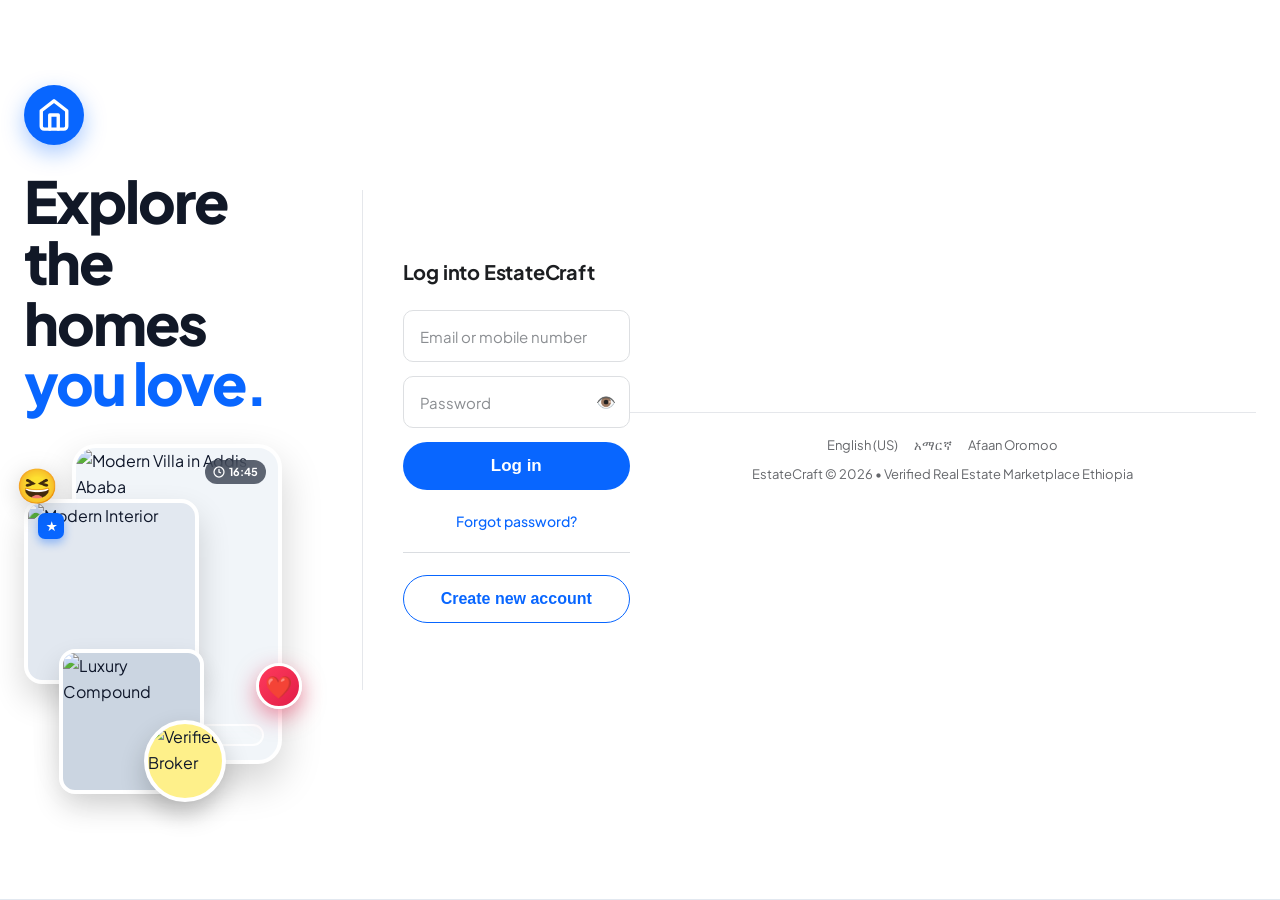
==== index.html @ 72d4fb7f "feat(cors): add central CORS handler and dynamic backend URL routing for Vercel deployment" ====
<!DOCTYPE html>
<html lang="en" data-theme="light">
<head>
    <meta charset="UTF-8">
    <meta name="viewport" content="width=device-width, initial-scale=1.0">
    <title>EstateCraft Ethiopia | Premium Real Estate Portal</title>
    
    <!-- Meta SEO -->
    <meta name="description" content="Browse, search, and filter residential and commercial properties in Ethiopia with transparent broker fees and direct owner listings.">
    
    <!-- Google Fonts -->
    <link rel="preconnect" href="https://fonts.googleapis.com">
    <link rel="preconnect" href="https://fonts.gstatic.com" crossorigin>
    <link href="https://fonts.googleapis.com/css2?family=Plus+Jakarta+Sans:wght@300;400;500;600;700;800&display=swap" rel="stylesheet">
    
    <!-- Leaflet OpenStreetMap CDN -->
    <link rel="stylesheet" href="https://unpkg.com/leaflet@1.9.4/dist/leaflet.css" integrity="sha256-p4NxAoJBhIIN+hmNHrzRCf9tD/miZyoHS5obTRR9BMY=" crossorigin=""/>
    <script src="https://unpkg.com/leaflet@1.9.4/dist/leaflet.js" integrity="sha256-20nQCchB9co0qIjJZRGuk2/Z9VM+kNiyxNV1lvTlZBo=" crossorigin=""></script>

    <!-- Consolidated CSS in One Index -->
    <style>
    :root {
      --primary: #2563eb;
      --primary-hover: #1d4ed8;
      --primary-light: rgba(37, 99, 235, 0.1);
      --primary-gradient: linear-gradient(135deg, #2563eb 0%, #1e40af 100%);
      
      --secondary: #0f172a;
      --accent: #f59e0b;
      --accent-light: rgba(245, 158, 11, 0.12);
      --success: #10b981;
      --success-light: rgba(16, 185, 129, 0.12);
      --danger: #ef4444;
      --danger-light: rgba(239, 68, 68, 0.12);
      
      --bg-main: #f8fafc;
      --bg-card: #ffffff;
      --bg-dark: #0f172a;
      --text-main: #0f172a;
      --text-muted: #64748b;
      --text-light: #94a3b8;
      --border-color: #e2e8f0;
      
      --shadow-sm: 0 1px 2px 0 rgba(0, 0, 0, 0.05);
      --shadow-md: 0 4px 6px -1px rgba(0, 0, 0, 0.1), 0 2px 4px -2px rgba(0, 0, 0, 0.06);
      --shadow-lg: 0 10px 15px -3px rgba(0, 0, 0, 0.1), 0 4px 6px -4px rgba(0, 0, 0, 0.05);
      --shadow-xl: 0 20px 25px -5px rgba(0, 0, 0, 0.1), 0 8px 10px -6px rgba(0, 0, 0, 0.05);
      
      --radius-sm: 6px;
      --radius-md: 10px;
      --radius-lg: 16px;
      --radius-xl: 24px;
      --radius-full: 9999px;
      
      --transition-fast: 0.15s ease;
      --transition-normal: 0.25s ease;
    }

    [data-theme="dark"], body.theme-dark {
      --bg-main: #0b0f19;
      --bg-card: #131c2e;
      --text-main: #f1f5f9;
      --text-muted: #94a3b8;
      --text-light: #64748b;
      --border-color: #1e293b;
    }

    * { box-sizing: border-box; margin: 0; padding: 0; }
    body {
      font-family: 'Plus Jakarta Sans', -apple-system, BlinkMacSystemFont, 'Segoe UI', Roboto, sans-serif;
      background-color: var(--bg-main);
      color: var(--text-main);
      line-height: 1.6;
      min-height: 100vh;
      display: flex;
      flex-direction: column;
      transition: background-color var(--transition-normal), color var(--transition-normal);
    }
    main { flex: 1; }
    img { max-width: 100%; height: auto; display: block; }
    a { color: var(--primary); text-decoration: none; transition: color var(--transition-fast); }
    a:hover { color: var(--primary-hover); }

    /* Header */
    .site-header {
      background-color: var(--bg-card);
      border-bottom: 1px solid var(--border-color);
      position: sticky;
      top: 0;
      z-index: 1000;
      box-shadow: var(--shadow-sm);
    }
    .nav-container {
      max-width: 1280px;
      margin: 0 auto;
      padding: 14px 24px;
      display: flex;
      align-items: center;
      justify-content: space-between;
      gap: 20px;
    }
    .brand-logo {
      display: flex;
      align-items: center;
      gap: 8px;
      font-size: 20px;
      font-weight: 800;
      color: var(--text-main);
      letter-spacing: -0.02em;
    }
    .brand-logo span { color: var(--primary); }
    .brand-badge {
      font-size: 11px;
      font-weight: 700;
      color: #10b981;
      background: rgba(16, 185, 129, 0.12);
      padding: 2px 6px;
      border-radius: 4px;
      margin-left: 2px;
    }
    .nav-links { display: flex; align-items: center; gap: 20px; list-style: none; flex-shrink: 0; white-space: nowrap; }
    .nav-links a {
      color: var(--text-muted);
      font-weight: 600;
      font-size: 14.5px;
      padding: 6px 0;
      transition: color var(--transition-fast);
      text-decoration: none;
      white-space: nowrap;
    }
    .nav-links a:hover { color: var(--primary); }
    .nav-actions { display: flex; align-items: center; gap: 8px; flex-shrink: 0; white-space: nowrap; }

    /* Modern Navbar Action Pills */

    .btn-nav-user {
      display: inline-flex;
      align-items: center;
      gap: 8px;
      padding: 4px 13px 4px 5px;
      height: 36px;
      border-radius: var(--radius-full);
      font-weight: 600;
      font-size: 13.5px;
      text-decoration: none;
      background: rgba(255, 255, 255, 0.06);
      color: #f8fafc;
      border: 1px solid rgba(255, 255, 255, 0.14);
      white-space: nowrap;
      flex-shrink: 0;
      transition: all 0.2s ease;
      cursor: pointer;
      box-sizing: border-box;
    }
    .btn-nav-user:hover {
      background: rgba(255, 255, 255, 0.1);
      border-color: rgba(255, 255, 255, 0.25);
      transform: translateY(-1px);
    }

    .btn-nav-signout {
      display: inline-flex;
      align-items: center;
      gap: 6px;
      padding: 6px 14px;
      height: 36px;
      border-radius: var(--radius-full);
      font-weight: 600;
      font-size: 13px;
      text-decoration: none;
      background: rgba(239, 68, 68, 0.1);
      color: #f87171;
      border: 1px solid rgba(239, 68, 68, 0.3);
      white-space: nowrap;
      flex-shrink: 0;
      transition: all 0.2s ease;
      cursor: pointer;
      box-sizing: border-box;
    }
    .btn-nav-signout:hover {
      background: rgba(239, 68, 68, 0.2);
      border-color: rgba(239, 68, 68, 0.5);
      color: #fca5a5;
      transform: translateY(-1px);
    }

    .btn-nav-settings {
      display: inline-flex;
      align-items: center;
      gap: 7px;
      padding: 6px 14px;
      height: 36px;
      border-radius: var(--radius-full);
      font-weight: 600;
      font-size: 13px;
      background: rgba(255, 255, 255, 0.05);
      border: 1px solid rgba(255, 255, 255, 0.12);
      color: var(--text-main);
      cursor: pointer;
      white-space: nowrap;
      flex-shrink: 0;
      transition: all 0.2s ease;
      box-sizing: border-box;
    }
    .btn-nav-settings:hover {
      background: rgba(255, 255, 255, 0.1);
      border-color: rgba(255, 255, 255, 0.22);
      transform: translateY(-1px);
    }

    .btn-nav-post {
      display: inline-flex;
      align-items: center;
      gap: 6px;
      padding: 6px 16px;
      height: 36px;
      border-radius: var(--radius-full);
      font-weight: 700;
      font-size: 13px;
      background: var(--primary-gradient);
      color: #ffffff !important;
      border: none;
      cursor: pointer;
      box-shadow: 0 2px 8px rgba(37, 99, 235, 0.3);
      white-space: nowrap;
      flex-shrink: 0;
      transition: all 0.2s ease;
      box-sizing: border-box;
    }
    .btn-nav-post:hover {
      filter: brightness(1.1);
      transform: translateY(-1px);
      box-shadow: 0 4px 12px rgba(37, 99, 235, 0.45);
    }

    /* Buttons */
    .btn {
      display: inline-flex;
      align-items: center;
      justify-content: center;
      gap: 8px;
      font-family: inherit;
      font-weight: 600;
      font-size: 14px;
      padding: 8px 16px;
      border-radius: var(--radius-md);
      border: 1px solid transparent;
      cursor: pointer;
      transition: all var(--transition-fast);
      text-decoration: none;
      line-height: 1.2;
      white-space: nowrap;
    }
    .btn-primary {
      background: var(--primary-gradient);
      color: #ffffff !important;
      box-shadow: 0 2px 4px rgba(37, 99, 235, 0.25);
    }
    .btn-primary:hover {
      background: linear-gradient(135deg, #1d4ed8 0%, #1e3a8a 100%);
      transform: translateY(-1px);
    }
    .btn-secondary {
      background-color: var(--bg-card);
      color: var(--text-main);
      border-color: var(--border-color);
    }
    .btn-secondary:hover { background-color: var(--bg-main); }
    .btn-outline {
      background: transparent;
      border-color: var(--primary);
      color: var(--primary);
    }
    .btn-outline:hover { background: var(--primary); color: #ffffff !important; }
    .btn-sm { padding: 7px 13px; font-size: 13px; border-radius: var(--radius-sm); }
    .btn-lg { padding: 14px 26px; font-size: 16px; border-radius: var(--radius-lg); }

    .theme-btn {
      background: var(--bg-card);
      border: 1px solid var(--border-color);
      color: var(--text-main);
      padding: 8px 12px;
      border-radius: var(--radius-md);
      cursor: pointer;
      display: inline-flex;
      align-items: center;
      gap: 6px;
      font-size: 13px;
      font-weight: 600;
    }

    /* =========================================================================
       HERO SECTION - LUXURY MESH & AMBIENT DEPTH
       ========================================================================= */
    .hero-section {
      position: relative;
      background: radial-gradient(circle at 50% 12%, #1e3a8a 0%, #0b1120 58%, #060911 100%);
      color: #ffffff;
      padding: 85px 24px 115px;
      text-align: center;
      overflow: hidden;
      border-bottom: 1px solid rgba(255, 255, 255, 0.08);
    }
    .hero-ambient-orb {
      position: absolute;
      border-radius: 50%;
      filter: blur(85px);
      pointer-events: none;
      z-index: 1;
      opacity: 0.45;
      animation: floatOrb 12s ease-in-out infinite alternate;
    }
    .hero-ambient-orb.orb-1 {
      width: 480px;
      height: 480px;
      background: radial-gradient(circle, #3b82f6 0%, rgba(59, 130, 246, 0) 70%);
      top: -100px;
      left: 12%;
    }
    .hero-ambient-orb.orb-2 {
      width: 420px;
      height: 420px;
      background: radial-gradient(circle, #10b981 0%, rgba(16, 185, 129, 0) 70%);
      bottom: -60px;
      right: 12%;
      animation-delay: -6s;
    }
    @keyframes floatOrb {
      0% { transform: translate(0, 0) scale(1); }
      50% { transform: translate(30px, -20px) scale(1.08); }
      100% { transform: translate(-25px, 25px) scale(0.95); }
    }
    .hero-pattern {
      position: absolute;
      top: 0; left: 0; right: 0; bottom: 0;
      background-image: 
        radial-gradient(rgba(255, 255, 255, 0.12) 1px, transparent 1px),
        linear-gradient(to right, rgba(255, 255, 255, 0.02) 1px, transparent 1px),
        linear-gradient(to bottom, rgba(255, 255, 255, 0.02) 1px, transparent 1px);
      background-size: 32px 32px, 64px 64px, 64px 64px;
      opacity: 0.35;
      pointer-events: none;
      z-index: 2;
    }
    .hero-content {
      position: relative;
      max-width: 960px;
      margin: 0 auto;
      z-index: 10;
    }
    .hero-tag {
      display: inline-flex;
      align-items: center;
      gap: 10px;
      padding: 7px 18px;
      background: rgba(255, 255, 255, 0.08);
      backdrop-filter: blur(14px);
      -webkit-backdrop-filter: blur(14px);
      border: 1px solid rgba(255, 255, 255, 0.18);
      border-radius: var(--radius-full);
      font-size: 13px;
      font-weight: 700;
      color: #93c5fd;
      margin-bottom: 22px;
      box-shadow: 0 4px 20px rgba(0, 0, 0, 0.25);
    }
    .pulse-dot {
      width: 8px;
      height: 8px;
      border-radius: 50%;
      background: #10b981;
      box-shadow: 0 0 10px #10b981;
      animation: pulseGlow 2s infinite;
    }
    @keyframes pulseGlow {
      0%, 100% { opacity: 1; transform: scale(1); }
      50% { opacity: 0.4; transform: scale(0.85); }
    }
    .hero-tag-gold {
      color: #fbbf24;
      font-weight: 700;
    }
    .hero-title {
      font-size: 52px;
      font-weight: 800;
      line-height: 1.14;
      letter-spacing: -0.035em;
      margin-bottom: 18px;
      color: #ffffff;
      text-shadow: 0 4px 24px rgba(0, 0, 0, 0.4);
    }
    .hero-title-accent {
      background: linear-gradient(135deg, #60a5fa 0%, #38bdf8 50%, #a78bfa 100%);
      -webkit-background-clip: text;
      -webkit-text-fill-color: transparent;
      display: inline-block;
    }
    .hero-subtitle {
      font-size: 18px;
      color: #cbd5e1;
      max-width: 720px;
      margin: 0 auto 32px;
      line-height: 1.65;
      font-weight: 400;
    }

    /* Trust Stats Row */
    .hero-stats-row {
      display: inline-flex;
      align-items: center;
      gap: 28px;
      padding: 12px 28px;
      background: rgba(15, 23, 42, 0.6);
      backdrop-filter: blur(12px);
      -webkit-backdrop-filter: blur(12px);
      border: 1px solid rgba(255, 255, 255, 0.12);
      border-radius: var(--radius-full);
      margin-bottom: 38px;
      box-shadow: 0 10px 25px rgba(0, 0, 0, 0.3);
      flex-wrap: wrap;
      justify-content: center;
    }
    .hero-stat-item {
      display: flex;
      flex-direction: column;
      align-items: center;
      line-height: 1.25;
    }
    .stat-number {
      font-size: 16px;
      font-weight: 800;
      color: #f8fafc;
      letter-spacing: -0.01em;
    }
    .stat-label {
      font-size: 11px;
      color: #94a3b8;
      font-weight: 600;
      text-transform: uppercase;
      letter-spacing: 0.05em;
      margin-top: 2px;
    }
    .hero-stat-sep {
      width: 1px;
      height: 24px;
      background: rgba(255, 255, 255, 0.15);
    }

    /* Glassmorphic Search Console */
    .search-box-card {
      background: rgba(255, 255, 255, 0.96);
      backdrop-filter: blur(20px);
      -webkit-backdrop-filter: blur(20px);
      border-radius: var(--radius-xl);
      padding: 28px;
      box-shadow: 0 30px 60px -15px rgba(0, 0, 0, 0.35), 0 0 0 1px rgba(255, 255, 255, 0.4);
      text-align: left;
      color: var(--text-main);
      max-width: 960px;
      margin: 0 auto;
      transition: box-shadow 0.3s ease;
    }
    [data-theme="dark"] .search-box-card, body.theme-dark .search-box-card {
      background: rgba(19, 28, 46, 0.94);
      box-shadow: 0 30px 60px -15px rgba(0, 0, 0, 0.6), 0 0 0 1px rgba(255, 255, 255, 0.08);
    }
    .search-tabs {
      display: flex;
      gap: 10px;
      margin-bottom: 22px;
      border-bottom: 1px solid var(--border-color);
      padding-bottom: 16px;
      flex-wrap: wrap;
    }
    .tab-btn {
      background: transparent;
      border: 1px solid transparent;
      font-family: inherit;
      font-size: 14.5px;
      font-weight: 700;
      color: var(--text-muted);
      padding: 9px 20px;
      border-radius: var(--radius-full);
      cursor: pointer;
      display: inline-flex;
      align-items: center;
      gap: 8px;
      transition: all 0.2s cubic-bezier(0.16, 1, 0.3, 1);
    }
    .tab-btn:hover {
      color: var(--primary);
      background: var(--primary-light);
      border-color: rgba(37, 99, 235, 0.2);
    }
    .tab-btn.active {
      color: #ffffff;
      background: var(--primary-gradient);
      box-shadow: 0 4px 14px rgba(37, 99, 235, 0.35);
      border-color: transparent;
    }

    .search-grid {
      display: grid;
      grid-template-columns: 2fr 1.4fr 1.4fr auto;
      gap: 16px;
      align-items: flex-end;
    }
    .form-group {
      display: flex;
      flex-direction: column;
      gap: 7px;
    }
    .form-label {
      font-size: 13px;
      font-weight: 700;
      color: var(--text-main);
      display: inline-flex;
      align-items: center;
      gap: 6px;
    }
    .form-input, .form-select {
      width: 100%;
      height: 48px;
      padding: 0 16px;
      font-family: inherit;
      font-size: 14px;
      border-radius: var(--radius-md);
      border: 1.5px solid var(--border-color);
      background-color: var(--bg-main);
      color: var(--text-main);
      outline: none;
      transition: all 0.2s ease;
    }
    .form-input:focus, .form-select:focus {
      border-color: var(--primary);
      background-color: var(--bg-card);
      box-shadow: 0 0 0 3px rgba(37, 99, 235, 0.15);
    }
    #btnMainSearch {
      height: 48px;
      padding: 0 24px;
      border-radius: var(--radius-md);
      font-size: 15px;
      font-weight: 700;
      white-space: nowrap;
      background: var(--primary-gradient);
      box-shadow: 0 8px 20px rgba(37, 99, 235, 0.35);
      transition: all 0.2s cubic-bezier(0.16, 1, 0.3, 1);
    }
    #btnMainSearch:hover {
      transform: translateY(-2px);
      box-shadow: 0 12px 25px rgba(37, 99, 235, 0.5);
    }

    /* Popular Searches / Quick Tags */
    .search-quick-tags {
      display: flex;
      align-items: center;
      gap: 8px;
      margin-top: 18px;
      padding-top: 16px;
      border-top: 1px dashed var(--border-color);
      flex-wrap: wrap;
    }
    .quick-tags-label {
      font-size: 12px;
      font-weight: 700;
      color: var(--text-muted);
      text-transform: uppercase;
      letter-spacing: 0.05em;
    }
    .quick-tag-chip {
      background: var(--bg-main);
      border: 1px solid var(--border-color);
      color: var(--text-main);
      padding: 4px 12px;
      border-radius: var(--radius-full);
      font-size: 12.5px;
      font-weight: 600;
      cursor: pointer;
      transition: all 0.15s ease;
    }
    .quick-tag-chip:hover {
      background: var(--primary-light);
      border-color: var(--primary);
      color: var(--primary);
      transform: translateY(-1px);
    }

    /* Categories */
    .quick-categories {
      max-width: 1280px;
      margin: -50px auto 50px;
      padding: 0 24px;
      display: grid;
      grid-template-columns: repeat(3, 1fr);
      gap: 24px;
      position: relative;
      z-index: 20;
    }
    .cat-card {
      background: var(--bg-card);
      border: 1px solid var(--border-color);
      border-radius: var(--radius-xl);
      padding: 32px 28px;
      box-shadow: var(--shadow-md);
      transition: all 0.3s cubic-bezier(0.16, 1, 0.3, 1);
      position: relative;
      overflow: hidden;
      display: flex;
      flex-direction: column;
    }
    .cat-card::before {
      content: "";
      position: absolute;
      top: 0; left: 0; right: 0;
      height: 4px;
      background: transparent;
      transition: background 0.3s ease;
    }
    .cat-card:hover {
      transform: translateY(-8px);
      box-shadow: var(--shadow-xl);
      border-color: rgba(37, 99, 235, 0.25);
    }
    .cat-card:nth-child(1):hover::before { background: linear-gradient(90deg, #2563eb, #60a5fa); }
    .cat-card:nth-child(2):hover::before { background: linear-gradient(90deg, #10b981, #34d399); }
    .cat-card:nth-child(3):hover::before { background: linear-gradient(90deg, #f59e0b, #fbbf24); }

    .cat-icon {
      width: 58px; height: 58px;
      border-radius: 16px;
      display: flex; align-items: center; justify-content: center;
      margin-bottom: 20px;
      transition: transform 0.3s ease;
    }
    .cat-card:hover .cat-icon { transform: scale(1.1) rotate(2deg); }
    .cat-icon-blue { background: rgba(37, 99, 235, 0.12); color: var(--primary); }
    .cat-icon-green { background: rgba(16, 185, 129, 0.12); color: var(--success); }
    .cat-icon-amber { background: rgba(245, 158, 11, 0.12); color: var(--accent); }
    .cat-title { font-size: 21px; font-weight: 800; color: var(--text-main); margin-bottom: 8px; }
    .cat-desc { font-size: 14px; color: var(--text-muted); line-height: 1.6; margin-bottom: 22px; flex: 1; }

    /* =========================================================================
       FILTER BAR & PROPERTY CARDS - MODERN HIGH-IMPACT DESIGN
       ========================================================================= */
    .section-wrapper { max-width: 1280px; margin: 0 auto 60px; padding: 0 24px; }
    .section-header {
      display: flex; justify-content: space-between; align-items: flex-end;
      margin-bottom: 24px; flex-wrap: wrap; gap: 16px;
    }
    .section-title { font-size: 30px; font-weight: 800; color: var(--text-main); letter-spacing: -0.02em; }
    .section-subtitle { font-size: 15px; color: var(--text-muted); margin-top: 4px; }

    /* Filter Bar */
    .catalog-filter-bar {
      display: flex;
      align-items: center;
      justify-content: space-between;
      gap: 16px;
      margin-bottom: 26px;
      flex-wrap: wrap;
      background: var(--bg-card);
      padding: 12px 18px;
      border-radius: var(--radius-lg);
      border: 1px solid var(--border-color);
      box-shadow: var(--shadow-sm);
    }
    .catalog-filter-pills {
      display: flex;
      gap: 8px;
      flex-wrap: wrap;
    }
    .type-pill {
      background: var(--bg-main);
      border: 1px solid var(--border-color);
      color: var(--text-muted);
      padding: 7px 16px;
      border-radius: var(--radius-full);
      font-size: 13px;
      font-weight: 700;
      cursor: pointer;
      display: inline-flex;
      align-items: center;
      gap: 8px;
      transition: all 0.2s ease;
    }
    .type-pill:hover {
      border-color: var(--primary);
      color: var(--primary);
      background: var(--primary-light);
    }
    .type-pill.active {
      background: var(--primary-gradient);
      border-color: transparent;
      color: #ffffff;
      box-shadow: 0 4px 12px rgba(37, 99, 235, 0.3);
    }
    .pill-count {
      font-size: 11px;
      padding: 1px 7px;
      border-radius: 9999px;
      background: rgba(0, 0, 0, 0.08);
    }
    .type-pill.active .pill-count {
      background: rgba(255, 255, 255, 0.25);
      color: #ffffff;
    }
    .catalog-sort-wrap {
      display: flex;
      align-items: center;
      gap: 8px;
    }
    .sort-label {
      font-size: 13px;
      font-weight: 700;
      color: var(--text-muted);
      white-space: nowrap;
    }
    .sort-select {
      height: 38px;
      padding: 0 14px;
      font-size: 13px;
      border-radius: var(--radius-full);
      background-color: var(--bg-main);
      border: 1.5px solid var(--border-color);
      color: var(--text-main);
      font-weight: 600;
      cursor: pointer;
      outline: none;
    }
    .sort-select:focus {
      border-color: var(--primary);
    }

    .property-grid {
      display: grid;
      grid-template-columns: repeat(auto-fill, minmax(350px, 1fr));
      gap: 30px;
    }
    .property-card {
      background: var(--bg-card);
      border: 1px solid var(--border-color);
      border-radius: var(--radius-xl);
      overflow: hidden;
      box-shadow: 0 4px 12px rgba(0, 0, 0, 0.04);
      display: flex;
      flex-direction: column;
      transition: all 0.35s cubic-bezier(0.16, 1, 0.3, 1);
      position: relative;
    }
    .property-card:hover {
      transform: translateY(-8px);
      box-shadow: 0 20px 40px -15px rgba(0, 0, 0, 0.15), 0 0 0 1px rgba(37, 99, 235, 0.15);
      border-color: rgba(37, 99, 235, 0.3);
    }
    .card-img-wrap {
      position: relative;
      height: 240px;
      background-color: #0b0f19;
      overflow: hidden;
    }
    .card-img-wrap img {
      width: 100%;
      height: 100%;
      object-fit: cover;
      transition: transform 0.6s cubic-bezier(0.16, 1, 0.3, 1);
    }
    .property-card:hover .card-img-wrap img {
      transform: scale(1.08);
    }
    /* Gradient vignette on image bottom */
    .card-img-wrap::after {
      content: "";
      position: absolute;
      left: 0; right: 0; bottom: 0;
      height: 90px;
      background: linear-gradient(to top, rgba(11, 15, 25, 0.8) 0%, transparent 100%);
      pointer-events: none;
    }

    .card-badges {
      position: absolute;
      top: 14px;
      left: 14px;
      display: flex;
      gap: 8px;
      z-index: 5;
      flex-wrap: wrap;
    }
    .badge {
      display: inline-flex;
      align-items: center;
      gap: 5px;
      padding: 5px 12px;
      border-radius: var(--radius-full);
      font-size: 11.5px;
      font-weight: 800;
      letter-spacing: 0.02em;
      text-transform: uppercase;
      box-shadow: 0 4px 10px rgba(0, 0, 0, 0.2);
    }
    .badge-sale {
      background: linear-gradient(135deg, #2563eb, #1d4ed8);
      color: #ffffff;
    }
    .badge-rent {
      background: linear-gradient(135deg, #8b5cf6, #7c3aed);
      color: #ffffff;
    }
    .badge-type {
      background: rgba(15, 23, 42, 0.75);
      backdrop-filter: blur(8px);
      -webkit-backdrop-filter: blur(8px);
      color: #ffffff;
      border: 1px solid rgba(255, 255, 255, 0.2);
    }
    .badge-featured {
      background: linear-gradient(135deg, #f59e0b, #d97706);
      color: #ffffff;
    }

    .card-price-tag {
      position: absolute;
      bottom: 14px;
      left: 14px;
      background: rgba(15, 23, 42, 0.88);
      backdrop-filter: blur(10px);
      -webkit-backdrop-filter: blur(10px);
      border: 1px solid rgba(255, 255, 255, 0.2);
      color: #ffffff;
      padding: 6px 14px;
      border-radius: var(--radius-md);
      font-weight: 800;
      font-size: 17px;
      z-index: 5;
      box-shadow: 0 4px 15px rgba(0, 0, 0, 0.3);
    }
    .card-price-tag span {
      font-size: 12px;
      font-weight: 600;
      color: #93c5fd;
      margin-left: 2px;
    }

    .card-photo-count {
      position: absolute;
      bottom: 14px;
      right: 14px;
      background: rgba(15, 23, 42, 0.75);
      backdrop-filter: blur(8px);
      color: #cbd5e1;
      padding: 4px 9px;
      border-radius: var(--radius-full);
      font-size: 11px;
      font-weight: 700;
      display: inline-flex;
      align-items: center;
      gap: 5px;
      z-index: 5;
    }

    .card-body {
      padding: 22px 24px;
      display: flex;
      flex-direction: column;
      flex: 1;
    }
    .card-title {
      font-size: 18.5px;
      font-weight: 800;
      color: var(--text-main);
      margin-bottom: 8px;
      line-height: 1.35;
      cursor: pointer;
      transition: color 0.2s ease;
    }
    .card-title:hover {
      color: var(--primary);
    }
    .card-location {
      display: flex;
      align-items: center;
      gap: 6px;
      color: var(--text-muted);
      font-size: 13.5px;
      font-weight: 500;
      margin-bottom: 16px;
    }
    .card-location svg {
      color: var(--primary);
      flex-shrink: 0;
    }

    .card-features {
      display: flex;
      align-items: center;
      justify-content: space-between;
      background: var(--bg-main);
      border: 1px solid var(--border-color);
      border-radius: var(--radius-md);
      padding: 10px 14px;
      margin-bottom: 16px;
    }
    .card-feat-item {
      display: flex;
      align-items: center;
      gap: 6px;
      font-size: 13px;
      font-weight: 700;
      color: var(--text-main);
    }
    .card-feat-item svg {
      color: var(--primary);
      flex-shrink: 0;
    }

    .card-broker-disclosure {
      display: flex;
      align-items: center;
      gap: 8px;
      font-size: 12.5px;
      padding: 9px 12px;
      border-radius: var(--radius-md);
      margin-bottom: 18px;
    }
    .card-broker-disclosure.direct-owner {
      background: rgba(16, 185, 129, 0.1);
      border: 1px solid rgba(16, 185, 129, 0.25);
      color: #059669;
    }
    .card-broker-disclosure.broker-listed {
      background: rgba(245, 158, 11, 0.1);
      border: 1px solid rgba(245, 158, 11, 0.25);
      color: #d97706;
    }
    [data-theme="dark"] .card-broker-disclosure.direct-owner,
    body.theme-dark .card-broker-disclosure.direct-owner {
      color: #34d399;
    }
    [data-theme="dark"] .card-broker-disclosure.broker-listed,
    body.theme-dark .card-broker-disclosure.broker-listed {
      color: #fbbf24;
    }

    .card-footer {
      display: flex;
      align-items: center;
      justify-content: space-between;
      margin-top: auto;
      padding-top: 14px;
      border-top: 1px solid var(--border-color);
    }
    .seller-info {
      display: flex;
      align-items: center;
      gap: 10px;
    }
    .seller-avatar {
      width: 36px;
      height: 36px;
      border-radius: 50%;
      background: linear-gradient(135deg, #3b82f6 0%, #8b5cf6 100%);
      color: #ffffff;
      display: flex;
      align-items: center;
      justify-content: center;
      font-weight: 800;
      font-size: 14px;
      box-shadow: 0 2px 6px rgba(0, 0, 0, 0.15);
    }
    .seller-name {
      font-size: 13px;
      font-weight: 700;
      color: var(--text-main);
    }
    .card-btn-details {
      padding: 7px 16px;
      font-size: 13px;
      font-weight: 700;
      border-radius: var(--radius-full);
      background: transparent;
      border: 1.5px solid var(--border-color);
      color: var(--text-main);
      cursor: pointer;
      display: inline-flex;
      align-items: center;
      gap: 6px;
      transition: all 0.2s ease;
    }
    .card-btn-details:hover {
      background: var(--primary);
      border-color: var(--primary);
      color: #ffffff !important;
      transform: translateX(3px);
      box-shadow: 0 4px 12px rgba(37, 99, 235, 0.35);
    }

    /* CTA Banner */
    .cta-banner {
      background: linear-gradient(135deg, #1e3a8a 0%, #0f172a 100%);
      color: #ffffff; padding: 60px 24px; text-align: center; margin-top: 40px;
    }
    .cta-banner h2 { font-size: 32px; font-weight: 800; margin-bottom: 12px; }
    .cta-banner p { color: #94a3b8; font-size: 16px; margin-bottom: 28px; max-width: 650px; margin-left: auto; margin-right: auto; }

    /* Footer */
    .site-footer { background-color: var(--bg-dark); color: #cbd5e1; padding: 60px 24px 30px; margin-top: auto; }
    .footer-container { max-width: 1280px; margin: 0 auto; display: grid; grid-template-columns: 2fr 1fr 1fr 1fr; gap: 40px; }
    .footer-brand h3 { color: #ffffff; font-size: 20px; font-weight: 800; margin-bottom: 12px; display: flex; align-items: center; gap: 8px; }
    .footer-brand p { font-size: 14px; color: #94a3b8; line-height: 1.6; }
    .footer-col h4 { color: #ffffff; font-size: 15px; font-weight: 700; margin-bottom: 16px; }
    .footer-links { list-style: none; display: flex; flex-direction: column; gap: 10px; }
    .footer-links a { color: #94a3b8; font-size: 14px; }
    .footer-links a:hover { color: #ffffff; }
    .footer-bottom {
      max-width: 1280px; margin: 40px auto 0; padding-top: 24px;
      border-top: 1px solid #1e293b; display: flex; justify-content: space-between;
      align-items: center; font-size: 13px; color: #64748b; flex-wrap: wrap; gap: 16px;
    }

    /* Modal */
    .modal-overlay {
      position: fixed; top: 0; left: 0; right: 0; bottom: 0;
      background: rgba(15, 23, 42, 0.75); backdrop-filter: blur(4px);
      display: none; align-items: center; justify-content: center; z-index: 2000; padding: 20px;
      overflow-y: auto;
      -webkit-overflow-scrolling: touch;
    }
    .modal-overlay.active { display: flex; }
    .modal-card {
      background: var(--bg-card); border-radius: var(--radius-xl); max-width: 640px; width: 100%;
      max-height: 90vh; overflow-y: auto; box-shadow: 0 25px 50px -12px rgba(0, 0, 0, 0.25);
      border: 1px solid var(--border-color);
    }
    .modal-header {
      padding: 20px 24px; border-bottom: 1px solid var(--border-color);
      display: flex; align-items: center; justify-content: space-between;
    }
    .modal-title { font-size: 18px; font-weight: 800; color: var(--text-main); }
    .modal-close {
      background: transparent; border: none; cursor: pointer; font-size: 24px;
      color: var(--text-muted);
    }
    .modal-close:hover { color: var(--danger); }
    .modal-body { padding: 24px; }

    #propertiesSection, #mapSection, #catalogSearchSection {
      scroll-margin-top: 80px;
    }

    .mobile-menu-btn {
      display: none;
      background: none;
      border: 1px solid var(--border-color);
      border-radius: var(--radius-sm);
      padding: 6px 8px;
      color: var(--text-main);
      cursor: pointer;
    }
    .mobile-menu-btn:hover {
      background: var(--bg-hover);
    }

    @media (max-width: 900px) {
      .hero-title { font-size: 34px; }
      .search-grid { grid-template-columns: 1fr 1fr; }
      .quick-categories { grid-template-columns: 1fr; margin-top: 20px; }
      .footer-container { grid-template-columns: 1fr 1fr; }
    }
    @media (max-width: 820px) {
      .nav-links { display: none; }
      .nav-links.mobile-open {
        display: flex;
        flex-direction: column;
        align-items: flex-start;
        position: absolute;
        top: 100%;
        left: 0;
        right: 0;
        background: var(--bg-card);
        padding: 18px 24px;
        border-bottom: 1px solid var(--border-color);
        box-shadow: var(--shadow-lg);
        z-index: 1200;
        gap: 14px;
      }
      .mobile-menu-btn {
        display: flex;
        align-items: center;
        justify-content: center;
      }
    }
    @media (max-width: 600px) {
      .search-grid { grid-template-columns: 1fr; }
      .footer-container { grid-template-columns: 1fr; }
    }

    /* Favorite Heart Button on Property Card */
    .card-fav-btn {
      position: absolute; top: 12px; right: 12px;
      width: 36px; height: 36px; border-radius: 50%;
      background: rgba(15, 23, 42, 0.65); backdrop-filter: blur(4px);
      border: 1px solid rgba(255, 255, 255, 0.2);
      display: flex; align-items: center; justify-content: center;
      cursor: pointer; z-index: 10; transition: transform 0.2s ease, background 0.2s ease;
    }
    .card-fav-btn:hover { transform: scale(1.15); background: rgba(15, 23, 42, 0.9); }
    .card-fav-btn.active { background: #fee2e2; border-color: #ef4444; }
    .card-fav-btn.active svg { fill: #ef4444; stroke: #ef4444; }

    /* Wide Modal Card & Vertical Settings Architecture */
    .modal-card-lg {
      max-width: 980px;
      width: 95%;
      border-radius: 18px;
      max-height: 90vh;
      display: flex;
      flex-direction: column;
      overflow: hidden;
      box-shadow: 0 25px 50px -12px rgba(0, 0, 0, 0.35);
    }

    .settings-layout-vertical {
      display: flex;
      flex-direction: row;
      flex: 1;
      height: 640px;
      max-height: calc(88vh - 70px);
      min-height: 0;
      background: var(--bg-card);
      overflow: hidden;
    }

    .settings-sidebar-vertical {
      width: 275px;
      min-width: 275px;
      flex-shrink: 0;
      background: var(--bg-main);
      border-right: 1px solid var(--border-color);
      padding: 16px 12px;
      display: flex;
      flex-direction: column;
      height: 100%;
      overflow: hidden;
    }

    .settings-tabs-vertical {
      display: flex;
      flex-direction: column;
      gap: 6px;
      flex: 1;
      overflow-y: auto;
      -webkit-overflow-scrolling: touch;
      padding-right: 2px;
    }

    .settings-vtab-btn {
      width: 100%;
      text-align: left;
      padding: 10px 12px;
      border: 1px solid transparent;
      border-radius: 12px;
      background: transparent;
      color: var(--text-muted);
      cursor: pointer;
      display: flex;
      align-items: center;
      gap: 12px;
      font-size: 13px;
      font-weight: 700;
      transition: all 0.2s cubic-bezier(0.16, 1, 0.3, 1);
    }

    .settings-vtab-btn:hover {
      background: var(--bg-card);
      color: var(--text-main);
      border-color: var(--border-color);
      transform: translateX(3px);
    }

    .settings-vtab-btn.active {
      background: linear-gradient(135deg, rgba(99, 102, 241, 0.12) 0%, rgba(139, 92, 246, 0.08) 100%);
      color: var(--primary);
      border-color: rgba(99, 102, 241, 0.35);
      box-shadow: 0 4px 12px -3px rgba(99, 102, 241, 0.18);
    }

    .settings-vtab-btn .vtab-icon {
      font-size: 18px;
      line-height: 1;
      flex-shrink: 0;
      width: 32px;
      height: 32px;
      border-radius: 8px;
      display: inline-flex;
      align-items: center;
      justify-content: center;
      background: var(--bg-card);
      border: 1px solid var(--border-color);
    }

    .settings-vtab-btn.active .vtab-icon {
      background: #ffffff;
      border-color: rgba(99, 102, 241, 0.3);
      box-shadow: 0 2px 6px rgba(0, 0, 0, 0.06);
    }

    .settings-vtab-btn .vtab-text {
      display: flex;
      flex-direction: column;
      flex: 1;
      overflow: hidden;
    }

    .settings-vtab-btn .vtab-title {
      font-weight: 800;
      font-size: 13px;
      line-height: 1.3;
      white-space: nowrap;
      overflow: hidden;
      text-overflow: ellipsis;
    }

    .settings-vtab-btn .vtab-sub {
      font-size: 11px;
      font-weight: 500;
      color: var(--text-muted);
      margin-top: 2px;
      white-space: nowrap;
      overflow: hidden;
      text-overflow: ellipsis;
    }

    .settings-vtab-btn.active .vtab-sub {
      color: var(--primary);
      opacity: 0.85;
    }

    .btn-settings-signout {
      border: 1px solid rgba(239, 68, 68, 0.25) !important;
      background: rgba(239, 68, 68, 0.05) !important;
      color: #ef4444 !important;
      transition: all 0.2s cubic-bezier(0.16, 1, 0.3, 1) !important;
    }

    .btn-settings-signout:hover {
      background: rgba(239, 68, 68, 0.12) !important;
      border-color: #ef4444 !important;
      color: #dc2626 !important;
      transform: translateX(3px) !important;
    }

    .settings-body-vertical {
      flex: 1;
      min-width: 0;
      min-height: 0;
      height: 100%;
      overflow-y: auto !important;
      overflow-x: hidden;
      -webkit-overflow-scrolling: touch;
      overscroll-behavior: contain;
      padding: 24px 28px 40px;
      background: var(--bg-card);
      position: relative;
    }

    /* Visible Modern Scrollbars */
    .settings-body-vertical::-webkit-scrollbar,
    .settings-tabs-vertical::-webkit-scrollbar,
    .settings-sidebar-vertical::-webkit-scrollbar {
      width: 8px;
      display: block;
    }
    .settings-body-vertical::-webkit-scrollbar-track,
    .settings-tabs-vertical::-webkit-scrollbar-track,
    .settings-sidebar-vertical::-webkit-scrollbar-track {
      background: rgba(0, 0, 0, 0.05);
      border-radius: 4px;
    }
    .settings-body-vertical::-webkit-scrollbar-thumb,
    .settings-tabs-vertical::-webkit-scrollbar-thumb,
    .settings-sidebar-vertical::-webkit-scrollbar-thumb {
      background: #64748b;
      border-radius: 4px;
    }
    .settings-body-vertical::-webkit-scrollbar-thumb:hover,
    .settings-tabs-vertical::-webkit-scrollbar-thumb:hover,
    .settings-sidebar-vertical::-webkit-scrollbar-thumb:hover {
      background: #475569;
    }
    .settings-body-vertical,
    .settings-tabs-vertical,
    .settings-sidebar-vertical {
      scrollbar-width: thin;
      scrollbar-color: #64748b rgba(0, 0, 0, 0.05);
    }

    /* Independent Tabbed Layout: Only the chosen setting is displayed and scrolls */
    .settings-body-vertical .settings-pane {
      display: none !important;
      padding: 0 0 32px 0;
      animation: fadeIn 0.15s ease-in-out;
    }

    .settings-body-vertical .settings-pane.active {
      display: block !important;
    }

    /* Fallback for horizontal tabs */
    .settings-tabs {
      display: flex; gap: 6px; border-bottom: 2px solid var(--border-color);
      padding: 0 24px; background: var(--bg-main); overflow-x: auto;
    }
    .settings-tab-btn {
      padding: 12px 16px; border: none; background: transparent; font-size: 13px;
      font-weight: 700; color: var(--text-muted); cursor: pointer; border-bottom: 3px solid transparent;
      margin-bottom: -2px; display: flex; align-items: center; gap: 8px; white-space: nowrap;
      transition: color 0.15s ease, border-color 0.15s ease;
    }
    .settings-tab-btn:hover { color: var(--text-main); }
    .settings-tab-btn.active { color: var(--primary); border-bottom-color: var(--primary); }

    .settings-pane { display: none; padding: 24px; }
    .settings-pane.active { display: block; animation: fadeIn 0.2s ease; }

    @media (max-width: 820px) {
      .modal-overlay {
        padding: 10px;
        align-items: flex-start;
      }
      .modal-card-lg {
        max-height: 95vh;
        overflow-y: auto;
        display: block;
      }
      .settings-layout-vertical {
        display: block;
        height: auto;
        max-height: none;
        overflow: visible;
      }
      .settings-sidebar-vertical {
        width: 100%;
        min-width: 0;
        border-right: none;
        border-bottom: 1px solid var(--border-color);
        padding: 10px 14px;
        max-height: 130px;
        overflow-x: auto;
        overflow-y: hidden;
      }
      .settings-tabs-vertical {
        flex-direction: row;
        gap: 8px;
      }
      .settings-vtab-btn {
        width: auto;
        padding: 8px 12px;
        white-space: nowrap;
      }
      .settings-vtab-btn .vtab-sub {
        display: none;
      }
      .settings-body-vertical {
        height: auto;
        overflow-y: visible !important;
        padding: 18px 14px;
      }
    }

    /* Password Reset Step Wizard */
    .step-wizard {
      display: flex; justify-content: space-between; align-items: center;
      margin-bottom: 24px; position: relative;
    }
    .step-wizard::before {
      content: ''; position: absolute; top: 16px; left: 10%; right: 10%;
      height: 2px; background: var(--border-color); z-index: 1;
    }
    .step-item {
      display: flex; flex-direction: column; align-items: center;
      gap: 6px; z-index: 2; position: relative;
    }
    .step-circle {
      width: 32px; height: 32px; border-radius: 50%;
      background: var(--bg-main); border: 2px solid var(--border-color);
      display: flex; align-items: center; justify-content: center;
      font-weight: 800; font-size: 13px; color: var(--text-muted); transition: all 0.2s ease;
    }
    .step-item.active .step-circle {
      background: var(--primary); border-color: var(--primary); color: #ffffff;
      box-shadow: 0 0 0 4px var(--primary-light);
    }
    .step-item.done .step-circle {
      background: var(--success); border-color: var(--success); color: #ffffff;
    }
    .step-label { font-size: 11px; font-weight: 700; color: var(--text-muted); }
    .step-item.active .step-label { color: var(--primary); }

    /* Password Strength Meter */
    .pw-strength-bar {
      height: 6px; border-radius: 3px; background: var(--border-color);
      margin-top: 6px; overflow: hidden;
    }
    .pw-strength-fill {
      height: 100%; width: 0%; transition: width 0.3s ease, background 0.3s ease;
    }

    /* Toast Notification */
    .toast-container {
      position: fixed; bottom: 24px; right: 24px; z-index: 3000;
      display: flex; flex-direction: column; gap: 10px; pointer-events: none;
    }
    .toast {
      background: var(--bg-card); color: var(--text-main); border: 1px solid var(--border-color);
      padding: 14px 18px; border-radius: var(--radius-md); box-shadow: var(--shadow-xl);
      display: flex; align-items: center; gap: 12px; min-width: 280px; max-width: 380px;
      animation: slideInRight 0.3s ease; pointer-events: auto; font-size: 13px; font-weight: 600;
    }
    @keyframes slideInRight {
      from { transform: translateX(100%); opacity: 0; }
      to { transform: translateX(0); opacity: 1; }
    }
    @keyframes fadeIn {
      from { opacity: 0; transform: translateY(4px); }
      to { opacity: 1; transform: translateY(0); }
    }

    /* Facebook-Style Split Landing Hero */
    .fb-landing-section {
      background-color: #ffffff;
      min-height: calc(100vh - 75px);
      display: flex;
      align-items: center;
      justify-content: center;
      padding: 40px 24px 60px;
      border-bottom: 1px solid var(--border-color);
      position: relative;
      overflow: hidden;
    }
    .fb-landing-container {
      max-width: 1200px;
      width: 100%;
      margin: 0 auto;
      display: flex;
      align-items: center;
      justify-content: space-between;
      gap: 40px;
    }
    .fb-left-col {
      flex: 1.1;
      max-width: 580px;
      padding-right: 20px;
    }
    .fb-brand-circle {
      width: 60px;
      height: 60px;
      border-radius: 50%;
      background: #0866ff;
      display: flex;
      align-items: center;
      justify-content: center;
      color: #ffffff;
      box-shadow: 0 8px 22px rgba(8, 102, 255, 0.35);
      margin-bottom: 26px;
    }
    .fb-headline {
      font-size: 58px;
      font-weight: 800;
      line-height: 1.05;
      letter-spacing: -0.035em;
      color: #111827;
      margin-bottom: 30px;
      font-family: inherit;
    }
    .fb-headline .accent-blue {
      color: #0866ff;
    }
    .fb-collage {
      position: relative;
      width: 100%;
      max-width: 440px;
      height: 350px;
      margin-top: 15px;
    }
    .fb-card-story {
      position: absolute;
      right: 20px;
      top: 0;
      width: 210px;
      height: 320px;
      border-radius: 24px;
      overflow: hidden;
      background: #f1f5f9;
      box-shadow: 0 18px 40px rgba(0, 0, 0, 0.18);
      border: 4px solid #ffffff;
      z-index: 2;
    }
    .fb-card-story img {
      width: 100%;
      height: 100%;
      object-fit: cover;
      display: block;
    }
    .fb-story-time {
      position: absolute;
      top: 12px;
      right: 12px;
      background: rgba(15, 23, 42, 0.65);
      backdrop-filter: blur(8px);
      color: #ffffff;
      font-size: 11px;
      font-weight: 700;
      padding: 3px 8px;
      border-radius: 12px;
      display: flex;
      align-items: center;
      gap: 4px;
    }
    .fb-story-bottom-bar {
      position: absolute;
      bottom: 14px;
      left: 14px;
      right: 14px;
      height: 22px;
      border-radius: 12px;
      border: 2px solid rgba(255, 255, 255, 0.85);
      background: rgba(255, 255, 255, 0.2);
      backdrop-filter: blur(6px);
      display: flex;
      align-items: center;
      padding: 0 8px;
      gap: 6px;
    }
    .fb-story-circle {
      width: 9px;
      height: 9px;
      border-radius: 50%;
      border: 1.5px solid #ffffff;
    }
    .fb-card-square {
      position: absolute;
      left: 0;
      top: 55px;
      width: 175px;
      height: 185px;
      border-radius: 18px;
      overflow: hidden;
      background: #e2e8f0;
      box-shadow: 0 16px 32px rgba(0, 0, 0, 0.16);
      border: 4px solid #ffffff;
      z-index: 3;
    }
    .fb-card-square img {
      width: 100%;
      height: 100%;
      object-fit: cover;
      display: block;
    }
    .fb-card-square .fb-card-badge {
      position: absolute;
      top: 10px;
      left: 10px;
      width: 26px;
      height: 26px;
      border-radius: 7px;
      background: #0866ff;
      color: #ffffff;
      display: flex;
      align-items: center;
      justify-content: center;
      font-size: 13px;
      box-shadow: 0 4px 10px rgba(8, 102, 255, 0.4);
    }
    .fb-card-bottom {
      position: absolute;
      left: 35px;
      bottom: 0;
      width: 145px;
      height: 145px;
      border-radius: 16px;
      overflow: hidden;
      background: #cbd5e1;
      box-shadow: 0 14px 28px rgba(0, 0, 0, 0.14);
      border: 4px solid #ffffff;
      z-index: 4;
    }
    .fb-card-bottom img {
      width: 100%;
      height: 100%;
      object-fit: cover;
      display: block;
    }
    .fb-avatar-circle {
      position: absolute;
      left: 120px;
      bottom: -8px;
      width: 82px;
      height: 82px;
      border-radius: 50%;
      overflow: hidden;
      border: 4px solid #ffffff;
      box-shadow: 0 12px 26px rgba(0, 0, 0, 0.2);
      z-index: 5;
      background: #fef08a;
    }
    .fb-avatar-circle img {
      width: 100%;
      height: 100%;
      object-fit: cover;
    }
    .fb-reaction-laugh {
      position: absolute;
      top: 14px;
      left: -8px;
      font-size: 34px;
      z-index: 6;
      filter: drop-shadow(0 6px 12px rgba(0, 0, 0, 0.18));
      user-select: none;
    }
    .fb-reaction-heart {
      position: absolute;
      right: 0;
      bottom: 85px;
      width: 46px;
      height: 46px;
      border-radius: 50%;
      background: linear-gradient(135deg, #ff3b5c, #e11d48);
      display: flex;
      align-items: center;
      justify-content: center;
      color: #ffffff;
      font-size: 22px;
      box-shadow: 0 8px 22px rgba(225, 29, 72, 0.5);
      border: 3px solid #ffffff;
      z-index: 6;
      user-select: none;
    }
    .fb-center-divider {
      width: 1px;
      background: #e5e7eb;
      height: 500px;
      align-self: center;
    }
    .fb-right-col {
      flex: 0.9;
      max-width: 440px;
      display: flex;
      flex-direction: column;
      justify-content: center;
    }
    .fb-auth-box {
      width: 100%;
      padding: 10px 0;
    }
    .fb-login-heading {
      font-size: 20px;
      font-weight: 700;
      color: #1c1e21;
      margin-bottom: 22px;
      letter-spacing: -0.01em;
    }
    .fb-input-wrapper {
      margin-bottom: 14px;
    }
    .fb-field-input {
      width: 100%;
      height: 52px;
      padding: 14px 16px;
      font-size: 16px;
      border: 1px solid #dddfe2;
      border-radius: 10px;
      background-color: #ffffff;
      color: #1c1e21;
      box-sizing: border-box;
      transition: border-color 0.15s ease, box-shadow 0.15s ease;
      font-family: inherit;
    }
    .fb-field-input:focus {
      outline: none;
      border-color: #0866ff;
      box-shadow: 0 0 0 2px rgba(8, 102, 255, 0.2);
    }
    .fb-field-input::placeholder {
      color: #8a8d91;
      font-size: 15px;
    }
    .fb-submit-btn {
      width: 100%;
      height: 48px;
      background-color: #0866ff;
      color: #ffffff;
      font-size: 17px;
      font-weight: 700;
      border: none;
      border-radius: 9999px;
      cursor: pointer;
      margin-top: 4px;
      transition: background-color 0.15s ease, transform 0.1s ease;
      display: flex;
      align-items: center;
      justify-content: center;
    }
    .fb-submit-btn:hover {
      background-color: #166fe5;
    }
    .fb-submit-btn:active {
      transform: scale(0.99);
    }
    .fb-forgot-link-wrap {
      text-align: center;
      margin: 18px 0 16px;
    }
    .fb-forgot-link {
      color: #0866ff;
      font-size: 14px;
      font-weight: 500;
      text-decoration: none;
    }
    .fb-forgot-link:hover {
      text-decoration: underline;
    }
    .fb-line-sep {
      border-bottom: 1px solid #dadde1;
      margin: 18px 0 22px;
    }
    .fb-create-acc-btn {
      width: 100%;
      height: 48px;
      background-color: #ffffff;
      color: #0866ff;
      border: 1px solid #0866ff;
      border-radius: 9999px;
      font-size: 16px;
      font-weight: 700;
      display: flex;
      align-items: center;
      justify-content: center;
      text-decoration: none;
      cursor: pointer;
      transition: background-color 0.15s ease, border-color 0.15s ease;
      box-sizing: border-box;
    }
    .fb-create-acc-btn:hover {
      background-color: #f0f7ff;
    }
    .fb-guest-link-wrap {
      text-align: center;
      margin-top: 24px;
    }
    .fb-guest-link {
      font-size: 14px;
      color: #65676b;
      font-weight: 600;
      text-decoration: none;
      display: inline-flex;
      align-items: center;
      gap: 6px;
      transition: color 0.15s ease;
    }
    .fb-guest-link:hover {
      color: #0866ff;
    }
    @media (max-width: 900px) {
      .fb-landing-container {
        flex-direction: column;
        gap: 36px;
        text-align: center;
      }
      .fb-left-col {
        padding-right: 0;
        max-width: 100%;
        display: flex;
        flex-direction: column;
        align-items: center;
      }
      .fb-headline {
        font-size: 38px;
      }
      .fb-center-divider {
        display: none;
      }
      .fb-right-col {
        max-width: 400px;
        width: 100%;
      }
      .fb-collage {
        max-width: 360px;
        height: 300px;
      }
      .fb-card-story {
        width: 170px;
        height: 260px;
        right: 10px;
      }
      .fb-card-square {
        width: 140px;
        height: 150px;
      }
      .fb-card-bottom {
        width: 120px;
        height: 120px;
      }
    }

    /* Interactive Map Area Scroller & Live Sync Styles */
    .map-scroller-wrap {
      display: flex;
      align-items: center;
      gap: 6px;
      position: relative;
      width: 100%;
    }

    .map-scroller-btn {
      width: 28px;
      height: 28px;
      border-radius: 50%;
      border: 1px solid var(--border-color, #e2e8f0);
      background: var(--bg-card, #ffffff);
      color: var(--text-main, #0f172a);
      display: flex;
      align-items: center;
      justify-content: center;
      cursor: pointer;
      font-size: 16px;
      font-weight: 800;
      flex-shrink: 0;
      transition: all 0.2s ease;
      user-select: none;
      box-shadow: 0 1px 3px rgba(0, 0, 0, 0.08);
    }

    .map-scroller-btn:hover {
      background: var(--primary, #0866ff);
      color: #ffffff;
      border-color: var(--primary, #0866ff);
      transform: scale(1.08);
    }

    .map-area-scroller-track {
      display: flex;
      gap: 6px;
      overflow-x: auto;
      scroll-behavior: smooth;
      white-space: nowrap;
      padding: 6px 2px;
      -webkit-overflow-scrolling: touch;
      scrollbar-width: none;
      flex: 1;
    }

    .map-area-scroller-track::-webkit-scrollbar {
      display: none;
    }

    .map-area-chip {
      padding: 5px 12px;
      font-size: 12px;
      font-weight: 600;
      border-radius: 9999px;
      border: 1px solid var(--border-color, #cbd5e1);
      background: var(--bg-card, #ffffff);
      color: var(--text-main, #1e293b);
      cursor: pointer;
      white-space: nowrap;
      transition: all 0.2s cubic-bezier(0.4, 0, 0.2, 1);
      display: inline-flex;
      align-items: center;
      gap: 4px;
      flex-shrink: 0;
      box-shadow: 0 1px 2px rgba(0, 0, 0, 0.04);
    }

    .map-area-chip:hover {
      border-color: var(--primary, #0866ff);
      color: var(--primary, #0866ff);
      background: rgba(8, 102, 255, 0.08);
      transform: translateY(-1px);
    }

    .map-area-chip.active-area-chip {
      background: #0866ff !important;
      color: #ffffff !important;
      border-color: #0866ff !important;
      font-weight: 800 !important;
      box-shadow: 0 3px 10px rgba(8, 102, 255, 0.35);
      transform: scale(1.05);
    }
    </style>
</head>
<body>

    <!-- Header Navigation -->
    <header class="site-header" id="mainSiteHeader" style="display: none;">
        <div class="nav-container">
            <a href="index.html" class="brand-logo" id="headerBrandLogo">
                <svg width="28" height="28" viewBox="0 0 24 24" fill="none" stroke="currentColor" stroke-width="2.5" stroke-linecap="round" stroke-linejoin="round">
                    <path d="m3 9 9-7 9 7v11a2 2 0 0 1-2 2H5a2 2 0 0 1-2-2z"/>
                    <polyline points="9 22 9 12 15 12 15 22"/>
                </svg>
                <span>Estate</span>Craft <span class="brand-badge">ET</span>
            </a>

            <ul class="nav-links" id="navLinks">
                <li><a href="#propertiesSection" onclick="navFilter('all'); return false;" data-i18n="nav_all">All Properties</a></li>
                <li><a href="#propertiesSection" onclick="navFilter('sale'); return false;" data-i18n="nav_buy">Buy</a></li>
                <li><a href="#propertiesSection" onclick="navFilter('rent'); return false;" data-i18n="nav_rent">Rent</a></li>
                <li><a href="#mapSection" onclick="navScrollTo('mapSection'); return false;" data-i18n="nav_map">Map Explorer</a></li>
                <li><a href="#" onclick="openChatModal(); return false;" style="display: inline-flex; align-items: center; gap: 4px;">💬 <span>Chat with Admin</span></a></li>
            </ul>

            <div class="nav-actions">
                <!-- Sign In Button -->
                <button type="button" class="btn btn-secondary btn-sm" id="btnNavSignIn" onclick="openLoginModal()" title="Sign In to Your Account" style="border-radius: var(--radius-full); height: 36px; padding: 6px 16px; white-space: nowrap;">
                    <svg width="15" height="15" viewBox="0 0 24 24" fill="none" stroke="currentColor" stroke-width="2.2"><path d="M15 3h4a2 2 0 0 1 2 2v14a2 2 0 0 1-2 2h-4"></path><polyline points="10 17 15 12 10 7"></polyline><line x1="15" y1="12" x2="3" y2="12"></line></svg>
                    <span>Sign In</span>
                </button>

                <!-- Create Account Button -->
                <button type="button" class="btn btn-primary btn-sm" id="btnNavSignUp" onclick="openSignUpModal()" title="Create Free Account" style="border-radius: var(--radius-full); height: 36px; padding: 6px 18px; white-space: nowrap;">
                    <svg width="15" height="15" viewBox="0 0 24 24" fill="none" stroke="currentColor" stroke-width="2.5"><path d="M16 21v-2a4 4 0 0 0-4-4H5a4 4 0 0 0-4 4v2"></path><circle cx="8.5" cy="7" r="4"></circle><line x1="20" y1="8" x2="20" y2="14"></line><line x1="23" y1="11" x2="17" y2="11"></line></svg>
                    <span>Create Account</span>
                </button>

                <!-- Admin Portal Button (Strictly only visible for abdihabtamu368@gmail.com) -->
                <a href="admin/index.php" class="btn btn-sm" id="btnNavAdmin" onclick="handleNavAdmin(event)" title="Admin Control Center" style="background: linear-gradient(135deg, #1e293b, #0f172a); color: #f59e0b; border: 1px solid #f59e0b; font-weight: 700; padding: 6px 14px; border-radius: 9999px; text-decoration: none; display: none; align-items: center; gap: 6px; font-size: 13px;">
                    <svg width="14" height="14" viewBox="0 0 24 24" fill="none" stroke="currentColor" stroke-width="2.5"><path d="M12 22s8-4 8-10V5l-8-3-8 3v7c0 6 8 10 8 10z"></path></svg>
                    <span>Admin</span>
                </a>

                <!-- Single Unified Settings Button -->
                <button type="button" class="btn-nav-settings" onclick="openSettingsModal()" title="Settings, Language & Password">
                    <svg width="15" height="15" viewBox="0 0 24 24" fill="none" stroke="currentColor" stroke-width="2.2" stroke-linecap="round" stroke-linejoin="round"><circle cx="12" cy="12" r="3"></circle><path d="M19.4 15a1.65 1.65 0 0 0 .33 1.82l.06.06a2 2 0 0 1 0 2.83 2 2 0 0 1-2.83 0l-.06-.06a1.65 1.65 0 0 0-1.82-.33 1.65 1.65 0 0 0-1 1.51V21a2 2 0 0 1-2 2 2 2 0 0 1-2-2v-.09A1.65 1.65 0 0 0 9 19.4a1.65 1.65 0 0 0-1.82.33l-.06.06a2 2 0 0 1-2.83 0 2 2 0 0 1 0-2.83l.06-.06a1.65 1.65 0 0 0 .33-1.82 1.65 1.65 0 0 0-1.51-1H3a2 2 0 0 1-2-2 2 2 0 0 1 2-2h.09A1.65 1.65 0 0 0 4.6 9a1.65 1.65 0 0 0-.33-1.82l-.06-.06a2 2 0 0 1 0-2.83 2 2 0 0 1 2.83 0l.06.06a1.65 1.65 0 0 0 1.82.33H9a1.65 1.65 0 0 0 1-1.51V3a2 2 0 0 1 2-2 2 2 0 0 1 2 2v.09a1.65 1.65 0 0 0 1 1.51 1.65 1.65 0 0 0 1.82-.33l.06-.06a2 2 0 0 1 2.83 0 2 2 0 0 1 0 2.83l-.06.06a1.65 1.65 0 0 0-.33 1.82V9a1.65 1.65 0 0 0 1.51 1H21a2 2 0 0 1 2 2 2 2 0 0 1-2 2h-.09a1.65 1.65 0 0 0-1.51 1z"></path></svg>
                    <span data-i18n="nav_settings">Settings</span>
                </button>

                <!-- Chat with Admin Button -->
                <button type="button" class="btn btn-secondary btn-sm" onclick="openChatModal()" title="Chat with Admin Abdi Habtamu" style="border-radius: var(--radius-full); height: 36px; padding: 6px 14px; white-space: nowrap; color: #0866ff; border-color: rgba(8, 102, 255, 0.4); display: inline-flex; align-items: center; gap: 4px; font-weight: 700;">
                    <span>💬</span>
                    <span>Chat</span>
                </button>

                <!-- Post Property Button -->
                <button type="button" class="btn-nav-post" onclick="openPostModal()">
                    <svg width="15" height="15" viewBox="0 0 24 24" fill="none" stroke="currentColor" stroke-width="2.5"><line x1="12" y1="5" x2="12" y2="19"></line><line x1="5" y1="12" x2="19" y2="12"></line></svg>
                    <span data-i18n="nav_post">Post Property</span>
                </button>

                <!-- Mobile Menu Hamburger Button -->
                <button type="button" class="mobile-menu-btn" id="mobileMenuBtn" onclick="toggleMobileNav()" aria-label="Toggle navigation menu">
                    <svg width="22" height="22" viewBox="0 0 24 24" fill="none" stroke="currentColor" stroke-width="2"><line x1="3" y1="12" x2="21" y2="12"></line><line x1="3" y1="6" x2="21" y2="6"></line><line x1="3" y1="18" x2="21" y2="18"></line></svg>
                </button>
            </div>
        </div>
    </header>

    <main>
        <!-- Facebook-Style Split First Page Landing (Visible on initial visit before sign-in/sign-up) -->
        <section class="fb-landing-section" id="welcomeAuthSection" style="min-height: 100vh;">
            <div class="fb-landing-container">
                <!-- Left Column: Branding, Tagline & Photo Cards Collage -->
                <div class="fb-left-col">
                    <div class="fb-brand-circle">
                        <svg width="34" height="34" viewBox="0 0 24 24" fill="none" stroke="currentColor" stroke-width="2.4" stroke-linecap="round" stroke-linejoin="round">
                            <path d="m3 9 9-7 9 7v11a2 2 0 0 1-2 2H5a2 2 0 0 1-2-2z"/>
                            <polyline points="9 22 9 12 15 12 15 22"/>
                        </svg>
                    </div>

                    <h1 class="fb-headline">
                        Explore<br>
                        the homes<br>
                        <span class="accent-blue">you love.</span>
                    </h1>

                    <!-- Visual Collage -->
                    <div class="fb-collage">
                        <!-- Phone-style story card (Main top right) -->
                        <div class="fb-card-story">
                            <div class="fb-story-time">
                                <svg width="12" height="12" viewBox="0 0 24 24" fill="none" stroke="currentColor" stroke-width="2.5"><circle cx="12" cy="12" r="10"/><polyline points="12 6 12 12 16 14"/></svg>
                                16:45
                            </div>
                            <img src="https://images.unsplash.com/photo-1600585154340-be6161a56a0c?auto=format&fit=crop&w=600&q=80" alt="Modern Villa in Addis Ababa">
                            <div class="fb-story-bottom-bar">
                                <div class="fb-story-circle"></div>
                                <div class="fb-story-circle"></div>
                                <div class="fb-story-circle"></div>
                            </div>
                        </div>

                        <!-- Middle left square card with star badge -->
                        <div class="fb-card-square">
                            <div class="fb-card-badge">★</div>
                            <img src="https://images.unsplash.com/photo-1600607687939-ce8a6c25118c?auto=format&fit=crop&w=500&q=80" alt="Modern Interior">
                        </div>

                        <!-- Bottom card -->
                        <div class="fb-card-bottom">
                            <img src="https://images.unsplash.com/photo-1600596542815-ffad4c1539a9?auto=format&fit=crop&w=500&q=80" alt="Luxury Compound">
                        </div>

                        <!-- Avatar circle -->
                        <div class="fb-avatar-circle">
                            <img src="https://images.unsplash.com/photo-1573496359142-b8d87734a5a2?auto=format&fit=crop&w=400&q=80" alt="Verified Broker">
                        </div>

                        <!-- Floating Reactions -->
                        <div class="fb-reaction-laugh" title="Excited">😆</div>
                        <div class="fb-reaction-heart" title="Love this home">❤️</div>
                    </div>
                </div>

                <!-- Center Divider Line -->
                <div class="fb-center-divider"></div>

                <!-- Right Column: Login & Create Account Card -->
                <div class="fb-right-col" style="max-width: 440px;">
                    <div class="fb-auth-box">
                        <!-- View 1: Log In Form (Default) -->
                        <div id="firstPageLoginCard">
                            <h2 class="fb-login-heading">Log into EstateCraft</h2>

                            <form id="firstPageLoginForm" onsubmit="handleStaticFirstPageLogin(event)">
                                <div class="fb-input-wrapper">
                                    <input type="text" id="fpLoginEmail" class="fb-field-input" placeholder="Email or mobile number" required autocomplete="username">
                                </div>

                                <div class="fb-input-wrapper" style="position: relative;">
                                    <input type="password" id="fpLoginPassword" class="fb-field-input" placeholder="Password" required autocomplete="current-password" style="padding-right: 44px;">
                                    <button type="button" onclick="toggleStaticPw('fpLoginPassword', this)" style="position: absolute; right: 14px; top: 50%; transform: translateY(-50%); background: none; border: none; cursor: pointer; color: #64748b; font-size: 16px;" title="Show/Hide Password">
                                        👁️
                                    </button>
                                </div>

                                <button type="submit" class="fb-submit-btn" id="fpBtnLogin">
                                    Log in
                                </button>

                                <div class="fb-forgot-link-wrap">
                                    <a href="javascript:void(0)" onclick="handleForgotPwClick()" class="fb-forgot-link">Forgot password?</a>
                                </div>

                                <div class="fb-line-sep"></div>

                                <button type="button" class="fb-create-acc-btn" id="fpBtnShowRegister" onclick="toggleStaticAuthForm('register')">
                                    Create new account
                                </button>
                            </form>
                        </div>

                        <!-- View 2: Create Account Form (Toggled) -->
                        <div id="firstPageRegisterCard" style="display: none;">
                            <h2 class="fb-login-heading" style="margin-bottom: 4px;">Create a new account</h2>
                            <p style="color: #65676b; font-size: 14px; margin-bottom: 18px;">It's quick and easy.</p>

                            <form id="firstPageRegisterForm" onsubmit="handleStaticFirstPageRegister(event)">
                                <div class="fb-input-wrapper">
                                    <input type="text" id="fpRegName" class="fb-field-input" placeholder="Full legal name" required autocomplete="name">
                                </div>

                                <div class="fb-input-wrapper">
                                    <input type="email" id="fpRegEmail" class="fb-field-input" placeholder="Email address" required autocomplete="email">
                                </div>

                                <div class="fb-input-wrapper">
                                    <input type="tel" id="fpRegPhone" class="fb-field-input" placeholder="Mobile phone" required autocomplete="tel">
                                </div>

                                <div class="fb-input-wrapper" style="position: relative;">
                                    <input type="password" id="fpRegPassword" class="fb-field-input" placeholder="Password (min. 6 characters)" required autocomplete="new-password" style="padding-right: 44px;">
                                    <button type="button" onclick="toggleStaticPw('fpRegPassword', this)" style="position: absolute; right: 14px; top: 50%; transform: translateY(-50%); background: none; border: none; cursor: pointer; color: #64748b; font-size: 16px;" title="Show/Hide Password">
                                        👁️
                                    </button>
                                </div>

                                <div class="fb-input-wrapper" style="position: relative;">
                                    <input type="password" id="fpRegConfirm" class="fb-field-input" placeholder="Confirm password" required autocomplete="new-password" style="padding-right: 44px;">
                                    <button type="button" onclick="toggleStaticPw('fpRegConfirm', this)" style="position: absolute; right: 14px; top: 50%; transform: translateY(-50%); background: none; border: none; cursor: pointer; color: #64748b; font-size: 16px;" title="Show/Hide Password">
                                        👁️
                                    </button>
                                </div>

                                <button type="submit" class="fb-submit-btn" id="fpBtnRegister" style="background-color: #00a400;">
                                    Sign Up
                                </button>

                                <div class="fb-line-sep"></div>

                                <button type="button" class="fb-create-acc-btn" id="fpBtnBackToLogin" onclick="toggleStaticAuthForm('login')">
                                    Already have an account? Log in
                                </button>
                            </form>
                        </div>

                    </div>
                </div>
            </div>

            <!-- Facebook-Style Minimal Language & Copyright Footer on Login Screen -->
            <div style="width: 100%; border-top: 1px solid #e5e7eb; padding: 22px 20px; text-align: center; font-size: 13px; color: #65676b; margin-top: 40px;">
                <div style="display: flex; justify-content: center; gap: 16px; flex-wrap: wrap; margin-bottom: 8px;">
                    <a href="javascript:void(0)" onclick="changeLanguage('en')" style="color: #65676b; text-decoration: none;">English (US)</a>
                    <a href="javascript:void(0)" onclick="changeLanguage('am')" style="color: #65676b; text-decoration: none;">አማርኛ</a>
                    <a href="javascript:void(0)" onclick="changeLanguage('om')" style="color: #65676b; text-decoration: none;">Afaan Oromoo</a>
                </div>
                <div>EstateCraft &copy; 2026 &bull; Verified Real Estate Marketplace Ethiopia</div>
            </div>
        </section>

        <!-- Home Page Catalog & Sections -->
        <div id="homePageSections" style="display: none;">
            <!-- Modern Premium Hero Section -->
            <section class="hero-section" id="catalogSearchSection">
                <div class="hero-ambient-orb orb-1"></div>
                <div class="hero-ambient-orb orb-2"></div>
                <div class="hero-pattern"></div>
                
                <div class="hero-content">
                    <div class="hero-tag">
                        <span class="pulse-dot"></span>
                        <span>Verified Real Estate Marketplace Ethiopia</span>
                        <span style="opacity: 0.5;">&bull;</span>
                        <span class="hero-tag-gold">🛡️ 100% Fayda ID Verified</span>
                    </div>

                    <h1 class="hero-title">
                        Find, Buy, Sell &amp; Rent<br>
                        <span class="hero-title-accent">Exceptional Homes</span><br>
                        Across Ethiopia
                    </h1>

                    <p class="hero-subtitle">
                        Discover curated luxury villas, modern apartments, and prime commercial spaces with upfront transparent broker fees and zero-commission direct owner deals.
                    </p>

                    <!-- Trust Stats Row -->
                    <div class="hero-stats-row">
                        <div class="hero-stat-item">
                            <span class="stat-number">2,400+</span>
                            <span class="stat-label">Verified Listings</span>
                        </div>
                        <div class="hero-stat-sep"></div>
                        <div class="hero-stat-item">
                            <span class="stat-number">100%</span>
                            <span class="stat-label">National ID Verified</span>
                        </div>
                        <div class="hero-stat-sep"></div>
                        <div class="hero-stat-item">
                            <span class="stat-number">0% Fee</span>
                            <span class="stat-label">Direct Owner Deals</span>
                        </div>
                        <div class="hero-stat-sep"></div>
                        <div class="hero-stat-item">
                            <span class="stat-number">4.9 ★</span>
                            <span class="stat-label">Client Satisfaction</span>
                        </div>
                    </div>

                    <!-- Modern Glassmorphic Search Console -->
                    <div class="search-box-card">
                        <div class="search-tabs">
                            <button type="button" class="tab-btn active" data-purpose="">
                                <span>✨ All Properties</span>
                            </button>
                            <button type="button" class="tab-btn" data-purpose="sale">
                                <span>🏡 Buy a Home</span>
                            </button>
                            <button type="button" class="tab-btn" data-purpose="rent">
                                <span>🔑 Rent a House</span>
                            </button>
                        </div>

                        <form id="mainSearchForm">
                            <div class="search-grid">
                                <div class="form-group">
                                    <label class="form-label" for="searchLocation">
                                        <svg width="14" height="14" viewBox="0 0 24 24" fill="none" stroke="currentColor" stroke-width="2.2"><path d="M21 10c0 7-9 13-9 13s-9-6-9-13a9 9 0 0 1 18 0z"></path><circle cx="12" cy="10" r="3"></circle></svg>
                                        <span>City or Neighborhood</span>
                                    </label>
                                    <input type="text" id="searchLocation" class="form-input" placeholder="e.g. Bole, Kazanchis, Old Airport, CMC, Hawassa">
                                </div>

                                <div class="form-group">
                                    <label class="form-label" for="searchType">
                                        <svg width="14" height="14" viewBox="0 0 24 24" fill="none" stroke="currentColor" stroke-width="2.2"><path d="m3 9 9-7 9 7v11a2 2 0 0 1-2 2H5a2 2 0 0 1-2-2z"></path></svg>
                                        <span>Property Type</span>
                                    </label>
                                    <select id="searchType" class="form-select">
                                        <option value="">All Types</option>
                                        <option value="house">Houses &amp; Compounds</option>
                                        <option value="apartment">Apartments &amp; Condos</option>
                                        <option value="villa">Luxury Villas</option>
                                        <option value="commercial">Commercial Spaces</option>
                                    </select>
                                </div>

                                <div class="form-group">
                                    <label class="form-label" for="searchPrice">
                                        <svg width="14" height="14" viewBox="0 0 24 24" fill="none" stroke="currentColor" stroke-width="2.2"><circle cx="12" cy="12" r="10"></circle><path d="M16 8h-6a2 2 0 1 0 0 4h4a2 2 0 1 1 0 4H8"></path><path d="M12 18V6"></path></svg>
                                        <span>Max Budget (ETB)</span>
                                    </label>
                                    <select id="searchPrice" class="form-select">
                                        <option value="">Any Budget</option>
                                        <option value="100000">Up to ETB 100,000 / mo</option>
                                        <option value="300000">Up to ETB 300,000 / mo</option>
                                        <option value="30000000">Up to ETB 30,000,000</option>
                                        <option value="50000000">Up to ETB 50,000,000</option>
                                        <option value="70000000">ETB 70,000,000+</option>
                                    </select>
                                </div>

                                <button type="submit" class="btn btn-primary btn-lg" id="btnMainSearch">
                                    <svg width="18" height="18" viewBox="0 0 24 24" fill="none" stroke="currentColor" stroke-width="2.5"><circle cx="11" cy="11" r="8"></circle><line x1="21" y1="21" x2="16.65" y2="16.65"></line></svg>
                                    <span>Search Homes</span>
                                </button>
                            </div>
                        </form>

                        <!-- Quick Neighborhood Tags -->
                        <div class="search-quick-tags">
                            <span class="quick-tags-label">Popular Searches:</span>
                            <button type="button" class="quick-tag-chip" onclick="quickFilterLocation('Bole')">📍 Bole Atlas</button>
                            <button type="button" class="quick-tag-chip" onclick="quickFilterLocation('Kazanchis')">📍 Kazanchis</button>
                            <button type="button" class="quick-tag-chip" onclick="quickFilterLocation('Old Airport')">📍 Old Airport</button>
                            <button type="button" class="quick-tag-chip" onclick="quickFilterLocation('CMC')">📍 CMC Condos</button>
                            <button type="button" class="quick-tag-chip" onclick="quickFilterLocation('Hawassa')">📍 Hawassa Lake</button>
                            <button type="button" class="quick-tag-chip" onclick="quickFilterLocation('Bishoftu')">📍 Bishoftu Resort</button>
                        </div>
                    </div>
                </div>
            </section>

            <!-- Quick Categories -->
            <div class="quick-categories">
                <div class="cat-card">
                    <div class="cat-icon cat-icon-blue">
                        <svg width="28" height="28" viewBox="0 0 24 24" fill="none" stroke="currentColor" stroke-width="2.5"><path d="m3 9 9-7 9 7v11a2 2 0 0 1-2 2H5a2 2 0 0 1-2-2z"/><polyline points="9 22 9 12 15 12 15 22"/></svg>
                    </div>
                    <h3 class="cat-title">Buy a Home</h3>
                    <p class="cat-desc">Discover luxury villas, modern apartments, and compounds for sale with transparent prices and verified deeds.</p>
                    <button type="button" class="btn btn-outline btn-sm" onclick="document.querySelectorAll('.search-tabs .tab-btn')[1].click(); document.getElementById('propertiesSection').scrollIntoView({behavior: 'smooth'})">Find Homes for Sale &rarr;</button>
                </div>

                <div class="cat-card">
                    <div class="cat-icon cat-icon-green">
                        <svg width="28" height="28" viewBox="0 0 24 24" fill="none" stroke="currentColor" stroke-width="2.5"><path d="M21 16V8a2 2 0 0 0-1-1.73l-7-4a2 2 0 0 0-2 0l-7 4A2 2 0 0 0 3 8v8a2 2 0 0 0 1 1.73l7 4a2 2 0 0 0 2 0l7-4A2 2 0 0 0 21 16z"></path><polyline points="3.27 6.96 12 12.01 20.73 6.96"></polyline><line x1="12" y1="22.08" x2="12" y2="12"></line></svg>
                    </div>
                    <h3 class="cat-title">Rent a House</h3>
                    <p class="cat-desc">Browse downtown lofts, furnished apartments, and family residences available for flexible monthly terms.</p>
                    <button type="button" class="btn btn-outline btn-sm" onclick="document.querySelectorAll('.search-tabs .tab-btn')[2].click(); document.getElementById('propertiesSection').scrollIntoView({behavior: 'smooth'})">Browse Rental Properties &rarr;</button>
                </div>

                <div class="cat-card">
                    <div class="cat-icon cat-icon-amber">
                        <svg width="28" height="28" viewBox="0 0 24 24" fill="none" stroke="currentColor" stroke-width="2.5"><line x1="12" y1="1" x2="12" y2="23"></line><path d="M17 5H9.5a3.5 3.5 0 0 0 0 7h5a3.5 3.5 0 0 1 0 7H6"></path></svg>
                    </div>
                    <h3 class="cat-title">Sell Your Property</h3>
                    <p class="cat-desc">List your property with multiple photos, set your price, and connect directly with genuine buyers or brokers.</p>
                    <button type="button" class="btn btn-outline btn-sm" onclick="openPostModal()">List Your Property Now &rarr;</button>
                </div>
            </div>

            <!-- Featured Properties Section -->
            <section class="section-wrapper" id="propertiesSection">
                <div class="section-header">
                    <div>
                        <h2 class="section-title">Featured Property Listings</h2>
                        <p class="section-subtitle">Residential and commercial properties available right now across Ethiopia</p>
                    </div>
                    <button type="button" class="btn btn-secondary" onclick="resetFilters()">Reset All Filters</button>
                </div>

                <!-- Catalog Filter Bar -->
                <div class="catalog-filter-bar">
                    <div class="catalog-filter-pills" id="catalogTypePills">
                        <button type="button" class="type-pill active" data-type="" onclick="filterByType('', this)">
                            <span>All Properties</span>
                            <span class="pill-count" id="countAll">7</span>
                        </button>
                        <button type="button" class="type-pill" data-type="villa" onclick="filterByType('villa', this)">
                            <span>🏡 Villas</span>
                            <span class="pill-count" id="countVilla">3</span>
                        </button>
                        <button type="button" class="type-pill" data-type="apartment" onclick="filterByType('apartment', this)">
                            <span>🏢 Apartments</span>
                            <span class="pill-count" id="countApt">2</span>
                        </button>
                        <button type="button" class="type-pill" data-type="commercial" onclick="filterByType('commercial', this)">
                            <span>🏬 Commercial</span>
                            <span class="pill-count" id="countComm">1</span>
                        </button>
                        <button type="button" class="type-pill" data-type="house" onclick="filterByType('house', this)">
                            <span>🏠 Houses</span>
                            <span class="pill-count" id="countHouse">1</span>
                        </button>
                    </div>

                    <div class="catalog-sort-wrap">
                        <label for="catalogSortSelect" class="sort-label">Sort by:</label>
                        <select id="catalogSortSelect" class="form-select sort-select" onchange="sortProperties(this.value)">
                            <option value="featured">⭐ Featured First</option>
                            <option value="price_asc">Price: Low to High</option>
                            <option value="price_desc">Price: High to Low</option>
                            <option value="area_desc">Largest Area (sqft)</option>
                        </select>
                    </div>
                </div>

                <div class="property-grid" id="propertyGrid"></div>
            </section>

        <!-- Interactive Map Explorer Section -->
        <section class="section-wrapper" id="mapSection">
            <div style="background: var(--bg-card); border-radius: var(--radius-xl); border: 1px solid var(--border-color); padding: 36px; box-shadow: var(--shadow-sm);">
                <div style="display: flex; justify-content: space-between; align-items: flex-end; margin-bottom: 20px; flex-wrap: wrap; gap: 16px;">
                    <div>
                        <span class="badge" style="background: rgba(37, 99, 235, 0.1); color: var(--primary); margin-bottom: 8px;">Interactive Geo-Search</span>
                        <h2 style="font-size: 26px; font-weight: 800; color: var(--text-main);">Explore Listings on the Map</h2>
                        <p style="color: var(--text-muted); font-size: 14px; margin-top: 4px;">Search any city or neighborhood (e.g. Bole) or click any pin to preview properties.</p>
                    </div>
                    <div style="display: flex; gap: 8px; align-items: center; background: var(--bg-main); padding: 4px; border-radius: var(--radius-md); border: 1px solid var(--border-color);">
                        <button type="button" id="btnMapSatellite" class="btn btn-primary btn-sm" onclick="switchMapLayer('satellite')">🛰️ Satellite View</button>
                        <button type="button" id="btnMapStreet" class="btn btn-secondary btn-sm" onclick="switchMapLayer('street')">🗺️ Street Map</button>
                    </div>
                </div>

                <!-- Map Search Bar -->
                <div style="background: var(--bg-main); border: 1px solid var(--border-color); border-radius: 12px; padding: 14px; margin-bottom: 16px;">
                    <div style="display: flex; gap: 10px;">
                        <div style="position: relative; flex: 1;">
                            <input type="text" id="rootMapSearchInput" list="rootMapLocationsList" class="form-input" placeholder="🔍 Search neighborhood on map (e.g. Bole, Kazanchis, Old Airport, CMC, Hawassa...)" onkeydown="if(event.key === 'Enter'){event.preventDefault(); searchMapLocation(this.value);}" onchange="searchMapLocation(this.value);" autocomplete="off">
                            <datalist id="rootMapLocationsList">
                                <option value="Bole">
                                <option value="Bole Atlas">
                                <option value="Kazanchis">
                                <option value="Old Airport">
                                <option value="CMC">
                                <option value="Sarbet">
                                <option value="Piazza">
                                <option value="Megenagna">
                                <option value="Hawassa">
                            </datalist>
                        </div>
                        <button type="button" class="btn btn-primary" onclick="searchMapLocation(document.getElementById('rootMapSearchInput').value)">
                            <svg width="15" height="15" viewBox="0 0 24 24" fill="none" stroke="currentColor" stroke-width="2.5"><circle cx="11" cy="11" r="8"></circle><line x1="21" y1="21" x2="16.65" y2="16.65"></line></svg>
                            Search on Map
                        </button>
                    </div>

                    <!-- All Areas Horizontal Scroller with Scroll Sync -->
                    <div style="margin-top: 10px;">
                        <div style="display: flex; align-items: center; justify-content: space-between; margin-bottom: 4px;">
                            <span style="font-size: 11px; font-weight: 700; color: var(--text-muted); text-transform: uppercase;">📍 All Areas & Subcities (Auto-syncs on map scroll):</span>
                            <span style="font-size: 11px; color: var(--text-muted);">Scroll map or click area</span>
                        </div>
                        <div class="map-scroller-wrap">
                            <button type="button" class="map-scroller-btn" onclick="scrollAreaTrack('rootAreaTrack', -200)" aria-label="Scroll left">&lsaquo;</button>
                            <div class="map-area-scroller-track" id="rootAreaTrack"></div>
                            <button type="button" class="map-scroller-btn" onclick="scrollAreaTrack('rootAreaTrack', 200)" aria-label="Scroll right">&rsaquo;</button>
                        </div>
                    </div>
                    <div id="rootMapSearchStatus" style="font-size: 13px; color: var(--primary); margin-top: 8px; font-weight: 600;"></div>
                </div>

                <div id="homeCatalogMap" style="height: 440px; border-radius: var(--radius-md); border: 1px solid var(--border-color); z-index: 10;"></div>
            </div>
        </section>

        <!-- Call to Action Banner -->
        <section class="cta-banner">
            <div style="max-width: 700px; margin: 0 auto;">
                <h2 style="font-size: 32px; font-weight: 800; margin-bottom: 12px; letter-spacing: -0.02em;">Ready to List Your Property?</h2>
                <p style="color: #94a3b8; font-size: 16px; margin-bottom: 28px;">Connect directly with genuine buyers and tenants across Ethiopia with zero hassle.</p>
                <div style="display: flex; justify-content: center; gap: 14px; flex-wrap: wrap;">
                    <button type="button" class="btn btn-primary btn-lg" onclick="openPostModal()">Post Your Property Now</button>
                    <a href="#propertiesSection" class="btn btn-secondary btn-lg" style="color: #0f172a;" onclick="resetFilters()">Explore All Properties</a>
                </div>
            </div>
        </section>
        </div><!-- end #homePageSections -->
    </main>

    <!-- Property Details Modal -->
    <div class="modal-overlay" id="propertyModal">
        <div class="modal-card">
            <div class="modal-header">
                <div class="modal-title">Property Details</div>
                <button type="button" class="modal-close" onclick="closeModal()">&times;</button>
            </div>
            <div class="modal-body" id="modalContent"></div>
        </div>
    </div>

    <!-- Live Chat Modal (Connects User & Admin Abdi Habtamu with Home Linking) -->
    <div class="modal-overlay" id="chatModal" style="z-index: 10000;">
        <div class="modal-card" style="max-width: 600px; height: 80vh; max-height: 700px; display: flex; flex-direction: column; padding: 0; overflow: hidden; border-radius: 16px;">
            <!-- Modal Header -->
            <div class="modal-header" style="background: var(--bg-card); padding: 14px 20px; border-bottom: 1px solid var(--border-color); display: flex; align-items: center; justify-content: space-between;">
                <div style="display: flex; align-items: center; gap: 10px;">
                    <div style="width: 40px; height: 40px; border-radius: 50%; background: #0866ff; color: #fff; display: flex; align-items: center; justify-content: center; font-weight: 800; font-size: 16px; flex-shrink: 0;">
                        A
                    </div>
                    <div>
                        <div style="display: flex; align-items: center; gap: 6px;">
                            <strong style="font-size: 15px; color: var(--text-main);">Abdi Habtamu</strong>
                            <span class="badge" style="background: rgba(16, 185, 129, 0.15); color: #10b981; font-size: 10.5px; border: 1px solid rgba(16, 185, 129, 0.4);">🛡️ Admin</span>
                        </div>
                        <div style="font-size: 11.5px; color: var(--text-muted);">
                            abdihabtamu368@gmail.com &bull; <span style="color: #10b981; font-weight: 600;">● Active</span>
                        </div>
                    </div>
                </div>
                <button type="button" class="modal-close" onclick="closeChatModal()" style="font-size: 24px; background: none; border: none; cursor: pointer; color: var(--text-muted);">&times;</button>
            </div>

            <!-- Attached Property Card in Modal -->
            <div id="modalChatAttachedProp" style="display: none; background: rgba(8, 102, 255, 0.05); border-bottom: 1px solid var(--border-color); padding: 10px 18px;">
                <div style="display: flex; align-items: center; justify-content: space-between; gap: 10px;">
                    <div style="display: flex; align-items: center; gap: 10px; min-width: 0;">
                        <img id="modalChatPropImg" src="" alt="Property" style="width: 50px; height: 50px; object-fit: cover; border-radius: 8px; border: 1px solid var(--border-color); flex-shrink: 0;">
                        <div style="min-width: 0;">
                            <div style="font-size: 10px; font-weight: 700; color: #0866ff; text-transform: uppercase;">Inquiring regarding:</div>
                            <h5 id="modalChatPropTitle" style="font-size: 13px; font-weight: 800; margin: 0; color: var(--text-main); white-space: nowrap; overflow: hidden; text-overflow: ellipsis;">Property</h5>
                            <div style="font-size: 11.5px; color: var(--text-muted);">
                                <strong id="modalChatPropPrice" style="color: #0866ff;">ETB 0</strong> &bull; <span id="modalChatPropLoc">Location</span>
                            </div>
                        </div>
                    </div>
                    <button type="button" onclick="document.getElementById('modalChatAttachedProp').style.display='none'; window.activeModalChatPropId=null;" style="background: none; border: none; color: var(--text-muted); cursor: pointer; font-size: 16px;" title="Remove linked property">&times;</button>
                </div>
            </div>

            <!-- Chat Messages Container -->
            <div id="modalChatMessages" style="flex: 1; overflow-y: auto; padding: 16px 20px; display: flex; flex-direction: column; gap: 12px; background: var(--bg-main);"></div>

            <!-- Typing indicator -->
            <div id="modalChatTyping" style="display: none; padding: 4px 20px 8px; font-size: 11.5px; color: #0866ff; font-weight: 600; font-style: italic;">
                Abdi Habtamu is typing...
            </div>

            <!-- Quick Suggestions for Sale, Rent, Buy & Verification -->
            <div style="padding: 7px 14px; background: var(--bg-card); border-top: 1px solid var(--border-color); display: flex; gap: 6px; overflow-x: auto; white-space: nowrap; scrollbar-width: none;">
                <button type="button" class="btn btn-secondary btn-sm" onclick="setChatTemplate('sale')" style="font-size: 11px; padding: 4px 10px; border-radius: 14px; background: rgba(8, 102, 255, 0.1); color: #0866ff; font-weight: 700; border: 1px solid rgba(8, 102, 255, 0.3);">🏡 List for Sale</button>
                <button type="button" class="btn btn-secondary btn-sm" onclick="setChatTemplate('rent')" style="font-size: 11px; padding: 4px 10px; border-radius: 14px; background: rgba(16, 185, 129, 0.1); color: #059669; font-weight: 700; border: 1px solid rgba(16, 185, 129, 0.3);">🔑 List for Rent</button>
                <button type="button" class="btn btn-secondary btn-sm" onclick="setChatTemplate('buy')" style="font-size: 11px; padding: 4px 10px; border-radius: 14px; background: rgba(245, 158, 11, 0.1); color: #d97706; font-weight: 700; border: 1px solid rgba(245, 158, 11, 0.3);">🔍 Looking to Buy</button>
                <button type="button" class="btn btn-secondary btn-sm" onclick="sendQuickChatMessage('👋 Hello Admin Abdi, is this home still available?')" style="font-size: 11px; padding: 4px 9px; border-radius: 14px;">👋 Available?</button>
                <button type="button" class="btn btn-secondary btn-sm" onclick="sendQuickChatMessage('📅 I would like to schedule a physical inspection.')" style="font-size: 11px; padding: 4px 9px; border-radius: 14px;">📅 Schedule viewing</button>
            </div>

            <!-- Message Input Form -->
            <form id="modalChatForm" onsubmit="handleSendModalChat(event)" style="padding: 10px 16px; background: var(--bg-card); border-top: 1px solid var(--border-color); display: flex; align-items: center; gap: 8px;">
                <input type="text" id="modalChatInput" class="form-input" placeholder="Type message to Admin Abdi Habtamu..." style="flex: 1; height: 40px; border-radius: 20px; font-size: 13.5px;" autocomplete="off">
                <button type="submit" class="btn btn-primary" style="width: 40px; height: 40px; border-radius: 50%; padding: 0; display: flex; align-items: center; justify-content: center; flex-shrink: 0; background: #0866ff;">
                    <svg width="16" height="16" viewBox="0 0 24 24" fill="none" stroke="currentColor" stroke-width="2.5"><line x1="22" y1="2" x2="11" y2="13"></line><polygon points="22 2 15 22 11 13 2 9 22 2"></polygon></svg>
                </button>
            </form>
        </div>
    </div>

    <!-- Post Property Modal -->
    <div class="modal-overlay" id="postPropertyModal">
        <div class="modal-card">
            <div class="modal-header">
                <div class="modal-title">Post a New Property</div>
                <button type="button" class="modal-close" onclick="closeModal()">&times;</button>
            </div>
            <div class="modal-body">
                <form id="postPropForm" onsubmit="handlePostProperty(event)">
                    <div class="form-group" style="margin-bottom: 16px;">
                        <div style="display: flex; justify-content: space-between; align-items: center; margin-bottom: 6px; flex-wrap: wrap; gap: 6px;">
                            <label class="form-label" for="newTitle" style="margin-bottom: 0;">Property Title *</label>
                            <select id="modalTitlePreset" class="form-select" style="padding: 4px 10px; font-size: 12px; width: auto; max-width: 250px; height: auto;" onchange="if(this.value){document.getElementById('newTitle').value=this.value;}">
                                <option value="">-- Choose from options --</option>
                                <option value="Luxury 5-Bedroom Diplomatic Villa with Garden">🏡 Luxury Villa</option>
                                <option value="Modern 3-Bedroom Furnished Penthouse">🏢 Furnished Penthouse</option>
                                <option value="Contemporary 4-Bedroom Family Compound Residence">🏠 Family Compound</option>
                                <option value="Spacious 2-Bedroom Luxury Apartment with Balcony">🛋️ 2-Bed Luxury Condo</option>
                                <option value="Executive Grade-A Commercial Office Floor">🏬 Commercial Office</option>
                                <option value="Prime Residential Land Plot with Ready Title">🌿 Land Plot</option>
                            </select>
                        </div>
                        <input type="text" id="newTitle" list="modalTitleDatalist" class="form-input" placeholder="e.g. Sunny 3-Bedroom Villa with Swimming Pool and Mountain View" required autocomplete="off">
                        <datalist id="modalTitleDatalist">
                            <option value="Luxury 5-Bedroom Diplomatic Villa with Landscaped Garden">
                            <option value="Modern 4-Bedroom Gated Villa with 24/7 Security & Parking">
                            <option value="Modern 3-Bedroom Furnished Penthouse with Panoramic City Views">
                            <option value="Spacious 2-Bedroom Luxury Apartment with Balcony & Elevator">
                            <option value="Contemporary 4-Bedroom Family Compound Residence">
                            <option value="Executive Grade-A Commercial Office Floor with Fiber Internet">
                            <option value="Prime Residential Land Plot with Title Deed Ready">
                        </datalist>
                        <div style="display: flex; gap: 6px; flex-wrap: wrap; margin-top: 8px;">
                            <button type="button" class="btn btn-secondary btn-sm" style="padding: 3px 8px; font-size: 11px; border-radius: 20px;" onclick="document.getElementById('newTitle').value='Luxury 5-Bedroom Diplomatic Villa with Garden'">🏡 Luxury Villa</button>
                            <button type="button" class="btn btn-secondary btn-sm" style="padding: 3px 8px; font-size: 11px; border-radius: 20px;" onclick="document.getElementById('newTitle').value='Modern 3-Bedroom Furnished Penthouse'">🏢 Penthouse</button>
                            <button type="button" class="btn btn-secondary btn-sm" style="padding: 3px 8px; font-size: 11px; border-radius: 20px;" onclick="document.getElementById('newTitle').value='Contemporary 4-Bedroom Family Compound'">🏠 Family Home</button>
                            <button type="button" class="btn btn-secondary btn-sm" style="padding: 3px 8px; font-size: 11px; border-radius: 20px;" onclick="document.getElementById('newTitle').value='Spacious 2-Bedroom Luxury Apartment'">🛋️ Apartment</button>
                        </div>
                    </div>

                    <div style="display: grid; grid-template-columns: 1fr 1fr; gap: 12px; margin-bottom: 14px;">
                        <div class="form-group">
                            <label class="form-label" for="newPurpose">Purpose *</label>
                            <select id="newPurpose" class="form-select">
                                <option value="sale">For Sale</option>
                                <option value="rent">For Rent</option>
                            </select>
                        </div>
                        <div class="form-group">
                            <label class="form-label" for="newType">Property Type *</label>
                            <select id="newType" class="form-select">
                                <option value="house">House</option>
                                <option value="apartment">Apartment</option>
                                <option value="villa">Villa</option>
                                <option value="commercial">Commercial</option>
                            </select>
                        </div>
                    </div>

                    <div style="display: grid; grid-template-columns: 1fr 1fr; gap: 12px; margin-bottom: 14px;">
                        <div class="form-group">
                            <label class="form-label" for="newPrice">Price (ETB) *</label>
                            <input type="number" id="newPrice" class="form-input" placeholder="e.g. 25000000" required>
                        </div>
                        <div class="form-group">
                            <label class="form-label" for="newCity">City / Subcity *</label>
                            <input type="text" id="newCity" class="form-input" placeholder="e.g. Bole, Addis Ababa" required>
                        </div>
                    </div>

                    <div style="display: grid; grid-template-columns: 1fr 1fr 1fr; gap: 12px; margin-bottom: 14px;">
                        <div class="form-group">
                            <label class="form-label" for="newBeds">Bedrooms</label>
                            <input type="number" id="newBeds" class="form-input" value="3">
                        </div>
                        <div class="form-group">
                            <label class="form-label" for="newBaths">Bathrooms</label>
                            <input type="number" id="newBaths" class="form-input" value="2">
                        </div>
                        <div class="form-group">
                            <label class="form-label" for="newSqft">Area (sqft)</label>
                            <input type="number" id="newSqft" class="form-input" value="2200">
                        </div>
                    </div>

                    <div class="form-group" style="margin-bottom: 20px;">
                        <label class="form-label" for="newDesc">Description</label>
                        <textarea id="newDesc" rows="3" class="form-input" style="height: auto;" placeholder="Highlight main features, compound details, parking, backup generator..."></textarea>
                    </div>

                    <button type="submit" class="btn btn-primary btn-block btn-lg" style="width: 100%;">
                        Submit & Publish Listing
                    </button>
                </form>
            </div>
        </div>
    </div>

    <!-- Unified All-in-One Settings Modal -->
    <div class="modal-overlay" id="settingsModal">
        <div class="modal-card modal-card-lg">
            <div class="modal-header">
                <div class="modal-title" data-i18n="settings_title">⚙️ Settings & Preferences</div>
                <button type="button" class="modal-close" onclick="closeModal()">&times;</button>
            </div>
            
            <!-- Vertical Settings Architecture -->
            <div class="settings-layout-vertical">
                <!-- Vertical Sidebar Navigation -->
                <aside class="settings-sidebar-vertical">
                    <div style="font-size: 11px; text-transform: uppercase; font-weight: 800; letter-spacing: 0.05em; color: var(--text-muted); margin-bottom: 8px; padding-left: 10px;">
                        Settings & Features
                    </div>
                    <div class="settings-tabs-vertical">
                        <button type="button" class="settings-vtab-btn active" data-tab="lang" onclick="switchSettingsTab('lang')">
                            <span class="vtab-icon">🌐</span>
                            <div class="vtab-text">
                                <span class="vtab-title" data-i18n="tab_lang">Language & Currency</span>
                                <span class="vtab-sub">English, Amharic, Oromo</span>
                            </div>
                        </button>
                        <button type="button" class="settings-vtab-btn" data-tab="verification" onclick="switchSettingsTab('verification')">
                            <span class="vtab-icon">🛡️</span>
                            <div class="vtab-text">
                                <span class="vtab-title" data-i18n="tab_verification">National ID Verification</span>
                                <span class="vtab-sub">Citizen ID & Admin review</span>
                            </div>
                            <span id="settingsVerifyBadge" style="background:#10b981; color:#fff; font-size:10px; font-weight:800; padding:2px 7px; border-radius:9999px; margin-left:auto; display:none;">Verified</span>
                        </button>
                        <button type="button" class="settings-vtab-btn" data-tab="security" onclick="switchSettingsTab('security')">
                            <span class="vtab-icon">🔑</span>
                            <div class="vtab-text">
                                <span class="vtab-title" data-i18n="tab_security">Reset Password</span>
                                <span class="vtab-sub">Security & credentials</span>
                            </div>
                        </button>
                        <button type="button" class="settings-vtab-btn" data-tab="theme" onclick="switchSettingsTab('theme')">
                            <span class="vtab-icon">☀️</span>
                            <div class="vtab-text">
                                <span class="vtab-title" data-i18n="tab_theme">Day / Night Mode</span>
                                <span class="vtab-sub">Light & Dark theme</span>
                            </div>
                        </button>
                        <button type="button" class="settings-vtab-btn" data-tab="favorites" onclick="switchSettingsTab('favorites')">
                            <span class="vtab-icon">❤️</span>
                            <div class="vtab-text">
                                <span class="vtab-title" data-i18n="tab_favs">Saved Properties</span>
                                <span class="vtab-sub">Bookmarked homes</span>
                            </div>
                        </button>
                        <button type="button" class="settings-vtab-btn" data-tab="mortgage" onclick="switchSettingsTab('mortgage')">
                            <span class="vtab-icon">🧮</span>
                            <div class="vtab-text">
                                <span class="vtab-title" data-i18n="tab_calc">Loan Calculator</span>
                                <span class="vtab-sub">CBE, Awash & Dashen</span>
                            </div>
                        </button>
                    </div>

                    <!-- Sign Out Action Inside Settings Sidebar -->
                    <div style="margin-top: 10px; flex-shrink: 0; padding-top: 12px; border-top: 1px solid var(--border-color);" id="settingsSidebarSignoutWrapper">
                        <button type="button" class="settings-vtab-btn btn-settings-signout" onclick="handleSettingsSignOut()" style="width: 100%;">
                            <span class="vtab-icon" style="background: rgba(239, 68, 68, 0.1); border-color: rgba(239, 68, 68, 0.3); color: #ef4444;">
                                <svg width="15" height="15" viewBox="0 0 24 24" fill="none" stroke="currentColor" stroke-width="2.3">
                                    <path d="M9 21H5a2 2 0 0 1-2-2V5a2 2 0 0 1 2-2h4"></path>
                                    <polyline points="16 17 21 12 16 7"></polyline>
                                    <line x1="21" y1="12" x2="9" y2="12"></line>
                                </svg>
                            </span>
                            <div class="vtab-text">
                                <span class="vtab-title" style="color: #ef4444;" data-i18n="btn_signout">Sign Out</span>
                                <span class="vtab-sub" style="color: #f87171;">Exit account session</span>
                            </div>
                        </button>
                    </div>
                </aside>

                <!-- Settings Content Area -->
                <main class="settings-body-vertical" id="settingsBodyVertical">

            <!-- Tab 1: Language & Regional -->
            <div class="settings-pane active" id="pane-lang">
                <h3 style="font-size: 16px; font-weight: 800; margin-bottom: 6px;" data-i18n="lang_pref_title">Interface Language (ቋንቋ)</h3>
                <p style="font-size: 13px; color: var(--text-muted); margin-bottom: 18px;" data-i18n="lang_pref_desc">Select your preferred language. The interface will immediately translate all headings, search tools, and details.</p>
                
                <div style="display: grid; grid-template-columns: repeat(auto-fit, minmax(200px, 1fr)); gap: 14px; margin-bottom: 24px;">
                    <div class="card-radio-opt" onclick="changeLanguage('en')" style="border: 2px solid var(--border-color); border-radius: 12px; padding: 14px; cursor: pointer; transition: all 0.2s; display: flex; align-items: center; gap: 12px;" id="langCard-en">
                        <span style="font-size: 28px;">🇬🇧</span>
                        <div>
                            <div style="font-weight: 800; font-size: 15px;">English</div>
                            <div style="font-size: 12px; color: var(--text-muted);">Default (Global)</div>
                        </div>
                    </div>
                    <div class="card-radio-opt" onclick="changeLanguage('am')" style="border: 2px solid var(--border-color); border-radius: 12px; padding: 14px; cursor: pointer; transition: all 0.2s; display: flex; align-items: center; gap: 12px;" id="langCard-am">
                        <span style="font-size: 28px;">🇪🇹</span>
                        <div>
                            <div style="font-weight: 800; font-size: 15px;">አማርኛ (Amharic)</div>
                            <div style="font-size: 12px; color: var(--text-muted);">የኢትዮጵያ ቋንቋ</div>
                        </div>
                    </div>
                    <div class="card-radio-opt" onclick="changeLanguage('om')" style="border: 2px solid var(--border-color); border-radius: 12px; padding: 14px; cursor: pointer; transition: all 0.2s; display: flex; align-items: center; gap: 12px;" id="langCard-om">
                        <span style="font-size: 28px;">🌳</span>
                        <div>
                            <div style="font-weight: 800; font-size: 15px;">Afaan Oromoo</div>
                            <div style="font-size: 12px; color: var(--text-muted);">Oromiffa</div>
                        </div>
                    </div>
                </div>

                <div style="border-top: 1px solid var(--border-color); padding-top: 20px;">
                    <h3 style="font-size: 16px; font-weight: 800; margin-bottom: 6px;">Currency Preference</h3>
                    <p style="font-size: 13px; color: var(--text-muted); margin-bottom: 14px;">Toggle how property prices are calculated and displayed across listings.</p>
                    <div style="display: flex; gap: 12px; flex-wrap: wrap;">
                        <button type="button" class="btn btn-primary btn-sm" id="btnCurrencyETB" onclick="setCurrency('ETB')">🇪🇹 Ethiopian Birr (ETB)</button>
                        <button type="button" class="btn btn-secondary btn-sm" id="btnCurrencyUSD" onclick="setCurrency('USD')">🇺🇸 US Dollar (USD - ~125 ETB)</button>
                    </div>
                </div>
            </div>

            <!-- Tab: National ID Verification & Citizen Trust -->
            <div class="settings-pane" id="pane-verification">
                <div style="max-width: 680px; margin: 0 auto;" id="verificationPaneContent">
                    <!-- Populated dynamically by renderVerificationPane() -->
                </div>
            </div>

            <!-- Tab 2: Reset Password & Security (Directly Embedded) -->
            <div class="settings-pane" id="pane-security">
                <div style="max-width: 580px; margin: 0 auto;">
                    <h3 style="font-size: 17px; font-weight: 800; margin-bottom: 6px;">🔑 Reset Account Password</h3>
                    <p style="font-size: 13px; color: var(--text-muted); margin-bottom: 20px;">Easily recover or update your password via SMS OTP or Email verification.</p>

                    <!-- Step Wizard Header -->
                    <div class="step-wizard" style="margin-bottom: 20px;">
                        <div class="step-item active" id="step-nav-1">
                            <div class="step-circle">1</div>
                            <span class="step-label">Request</span>
                        </div>
                        <div class="step-item" id="step-nav-2">
                            <div class="step-circle">2</div>
                            <span class="step-label">Verify</span>
                        </div>
                        <div class="step-item" id="step-nav-3">
                            <div class="step-circle">3</div>
                            <span class="step-label">New Password</span>
                        </div>
                        <div class="step-item" id="step-nav-4">
                            <div class="step-circle">4</div>
                            <span class="step-label">Complete</span>
                        </div>
                    </div>

                    <!-- Wizard Step 1: Request Code -->
                    <div id="resetStep1" class="wizard-step-pane">
                        <form onsubmit="handleSendResetOtp(event)">
                            <div class="form-group" style="margin-bottom: 16px;">
                                <label class="form-label">Email or Ethiopian Phone Number (+251...)</label>
                                <input type="text" id="resetIdentifier" class="form-input" placeholder="e.g. abdi@example.com or +251 91 123 4567" required>
                            </div>
                            <button type="submit" class="btn btn-primary btn-block" style="width: 100%;">
                                Send Verification Code &rarr;
                            </button>
                        </form>
                    </div>

                    <!-- Wizard Step 2: Verify Code -->
                    <div id="resetStep2" class="wizard-step-pane" style="display: none;">
                        <p style="font-size: 13px; color: var(--text-muted); margin-bottom: 16px;">A verification code was sent to <strong id="resetTargetDisplay" style="color: var(--primary);"></strong>.</p>
                        <form onsubmit="handleVerifyResetOtp(event)">
                            <div class="form-group" style="margin-bottom: 14px;">
                                <input type="text" id="resetOtpInput" maxlength="6" class="form-input" placeholder="123456" style="text-align: center; font-size: 24px; letter-spacing: 6px; font-weight: 800;" required>
                            </div>
                            <div style="background: rgba(16,185,129,0.08); border: 1px dashed #10b981; border-radius: 8px; padding: 10px; margin-bottom: 16px; font-size: 12px; display: flex; justify-content: space-between; align-items: center;">
                                <span>📱 Simulated SMS OTP: <strong>742918</strong></span>
                                <button type="button" class="btn btn-secondary btn-sm" style="padding: 2px 8px; font-size: 11px;" onclick="document.getElementById('resetOtpInput').value='742918'">Auto-Fill</button>
                            </div>
                            <button type="submit" class="btn btn-primary btn-block" style="width: 100%;">
                                Verify & Continue &rarr;
                            </button>
                        </form>
                    </div>

                    <!-- Wizard Step 3: Enter New Password -->
                    <div id="resetStep3" class="wizard-step-pane" style="display: none;">
                        <form onsubmit="handleFinalResetPassword(event)">
                            <div class="form-group" style="margin-bottom: 14px;">
                                <label class="form-label">New Password</label>
                                <input type="password" id="resetNewPw" class="form-input" placeholder="Min. 8 characters" required oninput="checkStrength(this.value, 'pwStrengthReset', 'pwLabelReset')">
                                <div class="pw-strength-bar"><div class="pw-strength-fill" id="pwStrengthReset"></div></div>
                                <span id="pwLabelReset" style="font-size: 11px; font-weight: 700; color: var(--text-muted); margin-top: 4px; display: block;"></span>
                            </div>
                            <div class="form-group" style="margin-bottom: 18px;">
                                <label class="form-label">Confirm Password</label>
                                <input type="password" id="resetConfirmPw" class="form-input" placeholder="Confirm new password" required>
                            </div>
                            <button type="submit" class="btn btn-primary btn-block" style="width: 100%;">
                                Confirm & Save Password
                            </button>
                        </form>
                    </div>

                    <!-- Wizard Step 4: Success -->
                    <div id="resetStep4" class="wizard-step-pane" style="display: none; text-align: center; padding: 20px 0;">
                        <div style="width: 54px; height: 54px; border-radius: 50%; background: #dcfce7; color: #16a34a; font-size: 28px; display: flex; align-items: center; justify-content: center; margin: 0 auto 14px;">✓</div>
                        <h3 style="font-size: 18px; font-weight: 800; color: var(--text-main); margin-bottom: 6px;">Password Reset Complete!</h3>
                        <p style="font-size: 13px; color: var(--text-muted); margin-bottom: 18px;">Your password has been securely updated.</p>
                        <button type="button" class="btn btn-primary btn-sm" onclick="setWizardNav(1); document.getElementById('resetStep4').style.display='none'; document.getElementById('resetStep1').style.display='block'; showToast('Password reset complete!');">
                            Reset Another or Done
                        </button>
                    </div>
                </div>
            </div>

            <!-- Tab 3: Appearance & Theme -->
            <div class="settings-pane" id="pane-theme">
                <h3 style="font-size: 16px; font-weight: 800; margin-bottom: 6px;">Theme Mode (Day / Night)</h3>
                <p style="font-size: 13px; color: var(--text-muted); margin-bottom: 20px;">Toggle daytime high clarity mode or sleek nighttime dark mode.</p>

                <div style="display: grid; grid-template-columns: 1fr 1fr; gap: 16px; max-width: 500px;">
                    <div onclick="applyTheme('light'); localStorage.setItem('estate_theme', 'light'); updateThemeCardUI();" style="border: 2px solid var(--border-color); border-radius: 12px; padding: 20px; cursor: pointer; text-align: center; transition: all 0.2s;" id="themeCardLight">
                        <div style="font-size: 36px; margin-bottom: 8px;">☀️</div>
                        <strong style="font-size: 15px; display: block;">Day Mode (Light)</strong>
                        <span style="font-size: 12px; color: var(--text-muted);">Clean, bright interface</span>
                    </div>
                    <div onclick="applyTheme('dark'); localStorage.setItem('estate_theme', 'dark'); updateThemeCardUI();" style="border: 2px solid var(--border-color); border-radius: 12px; padding: 20px; cursor: pointer; text-align: center; transition: all 0.2s;" id="themeCardDark">
                        <div style="font-size: 36px; margin-bottom: 8px;">🌙</div>
                        <strong style="font-size: 15px; display: block;">Night Mode (Dark)</strong>
                        <span style="font-size: 12px; color: var(--text-muted);">Deep slate dark theme</span>
                    </div>
                </div>
            </div>

            <!-- Tab 4: Saved Properties -->
            <div class="settings-pane" id="pane-favorites">
                <h3 style="font-size: 16px; font-weight: 800; margin-bottom: 6px;">Your Saved Favorite Properties</h3>
                <p style="font-size: 13px; color: var(--text-muted); margin-bottom: 18px;">Quickly browse properties you bookmarked with the ❤️ heart button.</p>
                <div id="settingsFavoritesContainer"></div>
            </div>

            <!-- Tab 5: Mortgage & Loan Calculator -->
            <div class="settings-pane" id="pane-mortgage">
                <h3 style="font-size: 16px; font-weight: 800; margin-bottom: 6px;">Ethiopian Bank Mortgage & Loan Calculator</h3>
                <p style="font-size: 13px; color: var(--text-muted); margin-bottom: 20px;">Calculate estimated monthly loan payments with prevailing Ethiopian bank interest rates.</p>

                <div style="display: grid; grid-template-columns: 1fr 1fr; gap: 20px;">
                    <div>
                        <div class="form-group" style="margin-bottom: 14px;">
                            <label class="form-label">Property Value (ETB)</label>
                            <input type="number" id="calcPrice" class="form-input" value="15000000" oninput="runMortgageCalc()">
                        </div>
                        <div class="form-group" style="margin-bottom: 14px;">
                            <label class="form-label">Down Payment (<span id="calcDownPercentLabel">20</span>%)</label>
                            <input type="range" id="calcDownPercent" min="10" max="60" value="20" class="form-input" style="height: auto; padding: 4px 0;" oninput="document.getElementById('calcDownPercentLabel').textContent=this.value; runMortgageCalc();">
                            <div style="font-size: 12px; color: var(--text-muted); margin-top: 4px;">Down Payment Amount: <strong id="calcDownAmount" style="color: var(--primary);">ETB 3,000,000</strong></div>
                        </div>
                        <div class="form-group" style="margin-bottom: 14px;">
                            <label class="form-label">Loan Term: <span id="calcTenureLabel">15</span> Years</label>
                            <input type="range" id="calcTenure" min="5" max="25" value="15" class="form-input" style="height: auto; padding: 4px 0;" oninput="document.getElementById('calcTenureLabel').textContent=this.value; runMortgageCalc();">
                        </div>
                        <div class="form-group">
                            <label class="form-label">Interest Rate (% per annum)</label>
                            <div style="display: flex; gap: 6px; margin-bottom: 8px;">
                                <button type="button" class="btn btn-secondary btn-sm" onclick="document.getElementById('calcRate').value=16; runMortgageCalc();">CBE (16%)</button>
                                <button type="button" class="btn btn-secondary btn-sm" onclick="document.getElementById('calcRate').value=16.5; runMortgageCalc();">Awash (16.5%)</button>
                                <button type="button" class="btn btn-secondary btn-sm" onclick="document.getElementById('calcRate').value=15.5; runMortgageCalc();">Dashen (15.5%)</button>
                            </div>
                            <input type="number" step="0.1" id="calcRate" class="form-input" value="16.0" oninput="runMortgageCalc()">
                        </div>
                    </div>

                    <div style="background: var(--bg-main); border: 1px solid var(--border-color); border-radius: var(--radius-lg); padding: 20px; display: flex; flex-direction: column; justify-content: center;">
                        <span style="font-size: 12px; text-transform: uppercase; font-weight: 700; color: var(--text-muted);">Estimated Monthly Payment</span>
                        <div style="font-size: 30px; font-weight: 900; color: var(--primary); margin: 6px 0 16px;" id="calcMonthlyResult">ETB 176,140</div>

                        <div style="border-top: 1px solid var(--border-color); padding-top: 14px; display: flex; flex-direction: column; gap: 10px; font-size: 13px;">
                            <div style="display: flex; justify-content: space-between;">
                                <span style="color: var(--text-muted);">Total Loan Amount:</span>
                                <strong id="calcLoanTotal">ETB 12,000,000</strong>
                            </div>
                            <div style="display: flex; justify-content: space-between;">
                                <span style="color: var(--text-muted);">Total Interest Payable:</span>
                                <strong id="calcInterestTotal" style="color: #d97706;">ETB 19,705,200</strong>
                            </div>
                            <div style="display: flex; justify-content: space-between;">
                                <span style="color: var(--text-muted);">Total Outlay (P + I):</span>
                                <strong id="calcGrandTotal">ETB 31,705,200</strong>
                            </div>
                        </div>
                    </div>
            </div>

            <!-- Tab 7: Account Session & Sign Out -->
            <div class="settings-pane" id="pane-account" style="background: linear-gradient(135deg, rgba(239, 68, 68, 0.04) 0%, rgba(220, 38, 38, 0.02) 100%); border: 1.5px dashed rgba(239, 68, 68, 0.25); border-radius: 14px; padding: 22px; margin-top: 10px;">
                <div style="display: flex; justify-content: space-between; align-items: center; flex-wrap: wrap; gap: 16px;">
                    <div style="display: flex; align-items: center; gap: 14px;">
                        <div style="width: 44px; height: 44px; border-radius: 12px; background: rgba(239, 68, 68, 0.1); border: 1px solid rgba(239, 68, 68, 0.25); color: #ef4444; display: flex; align-items: center; justify-content: center; font-size: 20px;">
                            🚪
                        </div>
                        <div>
                            <h4 style="font-size: 15px; font-weight: 800; color: #b91c1c; margin: 0 0 3px;">
                                Account Session & Sign Out
                            </h4>
                            <p style="font-size: 12.5px; color: var(--text-muted); margin: 0;">
                                Signed in as <strong id="settingsSessionUser" style="color: var(--text-main);">User</strong> on this device.
                            </p>
                        </div>
                    </div>
                    <button type="button" class="btn btn-sm" onclick="handleSettingsSignOut()" style="background: #ef4444; color: #ffffff; border: none; font-weight: 800; padding: 9px 18px; border-radius: 10px; display: inline-flex; align-items: center; gap: 8px; box-shadow: 0 4px 12px rgba(239, 68, 68, 0.25); cursor: pointer; transition: all 0.2s;">
                        <svg width="15" height="15" viewBox="0 0 24 24" fill="none" stroke="currentColor" stroke-width="2.3">
                            <path d="M9 21H5a2 2 0 0 1-2-2V5a2 2 0 0 1 2-2h4"></path>
                            <polyline points="16 17 21 12 16 7"></polyline>
                            <line x1="21" y1="12" x2="9" y2="12"></line>
                        </svg>
                        <span data-i18n="btn_signout">Sign Out</span>
                    </button>
                </div>
            </div>
            </main>
        </div>
        </div>
    </div>

    <!-- Login Modal (Supported on Vercel & Static) -->
    <div class="modal-overlay" id="loginModal">
        <div class="modal-card" style="max-width: 440px;">
            <div class="modal-header">
                <div class="modal-title">🔐 Sign In to EstateCraft</div>
                <button type="button" class="modal-close" onclick="closeModal()">&times;</button>
            </div>
            <div class="modal-body" style="padding: 24px;">
                <form id="staticLoginForm" onsubmit="handleStaticLogin(event)">
                    <div class="form-group" style="margin-bottom: 16px;">
                        <label class="form-label">Email Address</label>
                        <input type="email" id="staticLoginEmail" class="form-input" placeholder="you@example.com" required>
                    </div>
                    <div class="form-group" style="margin-bottom: 20px;">
                        <label class="form-label">Password</label>
                        <input type="password" id="staticLoginPassword" class="form-input" placeholder="••••••••" required>
                    </div>
                    <button type="submit" class="btn btn-primary btn-block btn-lg" style="width: 100%;">Sign In</button>
                </form>

                <p style="text-align: center; margin-top: 20px; font-size: 13px; color: var(--text-muted); margin-bottom: 0;">
                    Don't have an account yet? 
                    <a href="javascript:void(0)" onclick="openSignUpModal()" style="font-weight: 700; color: var(--primary);">Create Account / Sign Up</a>
                </p>
            </div>
        </div>
    </div>

    <!-- Sign Up / Create Account Modal (Supported on Vercel & Static) -->
    <div class="modal-overlay" id="registerModal">
        <div class="modal-card" style="max-width: 480px;">
            <div class="modal-header">
                <div class="modal-title">✨ Create an Account</div>
                <button type="button" class="modal-close" onclick="closeModal()">&times;</button>
            </div>
            <div class="modal-body" style="padding: 24px;">
                <form id="staticRegisterForm" onsubmit="handleStaticRegister(event)">
                    <div class="form-group" style="margin-bottom: 14px;">
                        <label class="form-label">Full Name</label>
                        <input type="text" id="regStaticName" class="form-input" placeholder="e.g. Abebe Bikila" required>
                    </div>
                    <div class="form-group" style="margin-bottom: 14px;">
                        <label class="form-label">Email Address</label>
                        <input type="email" id="regStaticEmail" class="form-input" placeholder="you@example.com" required>
                    </div>
                    <div class="form-group" style="margin-bottom: 14px;">
                        <label class="form-label">Phone Number (Ethiopia)</label>
                        <input type="tel" id="regStaticPhone" class="form-input" placeholder="+251 91 123 4567" required>
                    </div>
                    <div class="form-group" style="margin-bottom: 16px;">
                        <label class="form-label">Create Password</label>
                        <input type="password" id="regStaticPassword" class="form-input" placeholder="••••••••" minlength="6" required>
                    </div>
                    <div class="form-group" style="margin-bottom: 20px;">
                        <label class="form-label">I am joining as</label>
                        <select id="regStaticRole" class="form-select">
                            <option value="user">Home Buyer / Renter / Direct Owner</option>
                            <option value="broker">Verified Real Estate Broker</option>
                        </select>
                    </div>
                    <button type="submit" class="btn btn-primary btn-block btn-lg" style="width: 100%;">Create Account</button>
                </form>

                <p style="text-align: center; margin-top: 20px; font-size: 13px; color: var(--text-muted); margin-bottom: 0;">
                    Already have an account? 
                    <a href="javascript:void(0)" onclick="openLoginModal()" style="font-weight: 700; color: var(--primary);">Sign In</a>
                </p>
            </div>
        </div>
    <!-- Post Property Modal with Interactive Map Location Picker -->
    <div class="modal-overlay" id="postPropertyModal">
        <div class="modal-card" style="max-width: 640px; width: 95%;">
            <div class="modal-header">
                <div class="modal-title">🏡 Post a Property Listing</div>
                <button type="button" class="modal-close" onclick="closeModal()">&times;</button>
            </div>
            <div class="modal-body" style="padding: 24px; max-height: 85vh; overflow-y: auto;">
                <form id="postPropForm" onsubmit="handlePostProperty(event)">
                    <div class="form-group" style="margin-bottom: 14px;">
                        <label class="form-label" for="newTitle">Property Title *</label>
                        <input type="text" id="newTitle" class="form-input" placeholder="e.g. Modern 3-Bedroom Furnished Penthouse in Bole" required>
                    </div>

                    <div style="display: grid; grid-template-columns: 1fr 1fr; gap: 12px; margin-bottom: 14px;">
                        <div class="form-group">
                            <label class="form-label" for="newPurpose">Listing Purpose *</label>
                            <select id="newPurpose" class="form-select">
                                <option value="sale">For Sale</option>
                                <option value="rent">For Rent</option>
                            </select>
                        </div>
                        <div class="form-group">
                            <label class="form-label" for="newType">Property Type *</label>
                            <select id="newType" class="form-select">
                                <option value="apartment">Apartment</option>
                                <option value="villa">Villa / House</option>
                                <option value="condo">Condominium</option>
                                <option value="commercial">Commercial</option>
                                <option value="land">Land Plot</option>
                            </select>
                        </div>
                    </div>

                    <div style="display: grid; grid-template-columns: 1fr 1fr; gap: 12px; margin-bottom: 14px;">
                        <div class="form-group">
                            <label class="form-label" for="newPrice">Price (ETB) *</label>
                            <input type="number" id="newPrice" class="form-input" placeholder="e.g. 15000000" required>
                        </div>
                        <div class="form-group">
                            <label class="form-label" for="newCity">City / Neighborhood *</label>
                            <input type="text" id="newCity" class="form-input" placeholder="e.g. Bole Atlas, Addis Ababa" required>
                        </div>
                    </div>

                    <div style="display: grid; grid-template-columns: 1fr 1fr 1fr; gap: 12px; margin-bottom: 14px;">
                        <div class="form-group">
                            <label class="form-label" for="newBeds">Bedrooms</label>
                            <input type="number" id="newBeds" class="form-input" value="3">
                        </div>
                        <div class="form-group">
                            <label class="form-label" for="newBaths">Bathrooms</label>
                            <input type="number" id="newBaths" class="form-input" value="2">
                        </div>
                        <div class="form-group">
                            <label class="form-label" for="newSqft">Area (sqft)</label>
                            <input type="number" id="newSqft" class="form-input" value="1800">
                        </div>
                    </div>

                    <!-- Interactive Map Location Picker -->
                    <div style="margin-bottom: 16px;">
                        <div style="display: flex; justify-content: space-between; align-items: center; margin-bottom: 6px; flex-wrap: wrap; gap: 6px;">
                            <label class="form-label" style="margin-bottom: 0;">📍 Pin Location on Map (Click Map or Drag Pin)</label>
                            <button type="button" class="btn btn-secondary btn-sm" onclick="useDeviceGpsForPostModal()" style="font-size: 11.5px; padding: 3px 10px;">
                                🎯 Detect My GPS
                            </button>
                        </div>

                        <div style="display: flex; gap: 6px; flex-wrap: wrap; margin-bottom: 8px;">
                            <span style="font-size: 11px; font-weight: 700; color: var(--text-muted); text-transform: uppercase;">Quick Jump:</span>
                            <button type="button" class="btn btn-secondary btn-sm" style="padding: 2px 8px; font-size: 11px; border-radius: 14px;" onclick="jumpPostModalMap(9.0016, 38.7845, 'Bole')">📍 Bole</button>
                            <button type="button" class="btn btn-secondary btn-sm" style="padding: 2px 8px; font-size: 11px; border-radius: 14px;" onclick="jumpPostModalMap(9.0203, 38.7675, 'Kazanchis')">📍 Kazanchis</button>
                            <button type="button" class="btn btn-secondary btn-sm" style="padding: 2px 8px; font-size: 11px; border-radius: 14px;" onclick="jumpPostModalMap(8.9880, 38.7420, 'Old Airport')">📍 Old Airport</button>
                            <button type="button" class="btn btn-secondary btn-sm" style="padding: 2px 8px; font-size: 11px; border-radius: 14px;" onclick="jumpPostModalMap(9.0250, 38.8350, 'CMC')">📍 CMC</button>
                            <button type="button" class="btn btn-secondary btn-sm" style="padding: 2px 8px; font-size: 11px; border-radius: 14px;" onclick="jumpPostModalMap(7.0504, 38.4764, 'Hawassa')">📍 Hawassa</button>
                        </div>

                        <div id="modalPostPickerMap" style="height: 220px; border-radius: 8px; border: 1px solid var(--border-color); background: #e2e8f0;"></div>

                        <!-- Accepted Coordinates Badge -->
                        <div style="background: rgba(16, 185, 129, 0.08); border: 1px solid rgba(16, 185, 129, 0.3); border-radius: 8px; padding: 8px 12px; margin-top: 8px; display: flex; justify-content: space-between; align-items: center; font-size: 12.5px;">
                            <div style="display: flex; align-items: center; gap: 6px;">
                                <span>📍</span>
                                <div>
                                    <strong style="color: #065f46;">Location Accepted:</strong>
                                    <span id="postModalAcceptedCoords" style="color: #047857; font-weight: 700;">9.010800, 38.761300</span>
                                </div>
                            </div>
                            <span style="font-size: 11px; color: #047857;">✓ Coordinates saved</span>
                        </div>
                        <input type="hidden" id="newLat" value="9.0108">
                        <input type="hidden" id="newLng" value="38.7613">
                    </div>

                    <div class="form-group" style="margin-bottom: 20px;">
                        <label class="form-label" for="newDesc">Description</label>
                        <textarea id="newDesc" rows="3" class="form-input" style="height: auto;" placeholder="Highlight main features, parking, neighborhood amenities..."></textarea>
                    </div>

                    <button type="submit" class="btn btn-primary btn-block btn-lg" style="width: 100%;">
                        Submit & Publish Listing &rarr;
                    </button>
                </form>
            </div>
        </div>
    </div>

    <!-- Dedicated Admin Portal Modal (Live Database Sync & Vercel Support) -->
    <div class="modal-overlay" id="adminMembersModal">
        <div class="modal-card" style="max-width: 900px; width: 95%;">
            <div class="modal-header" style="background: linear-gradient(135deg, #0f172a 0%, #1e293b 100%); color: #ffffff;">
                <div style="display: flex; align-items: center; gap: 10px;">
                    <div style="width: 36px; height: 36px; border-radius: 8px; background: rgba(245, 158, 11, 0.2); border: 1px solid #f59e0b; display: flex; align-items: center; justify-content: center; font-size: 18px;">
                        🛡️
                    </div>
                    <div>
                        <div class="modal-title" style="color: #ffffff; font-size: 17px; margin-bottom: 2px;">Administrator Control Center</div>
                        <div style="font-size: 12px; color: #94a3b8;">Real-Time Member Directory & Account Verification Hub</div>
                    </div>
                </div>
                <button type="button" class="modal-close" onclick="closeModal()" style="color: #94a3b8;">&times;</button>
            </div>

            <div class="modal-body" style="padding: 24px; max-height: 80vh; overflow-y: auto;">
                <!-- Header Stats & Quick Add Toggle -->
                <div style="display: flex; justify-content: space-between; align-items: center; flex-wrap: wrap; gap: 14px; margin-bottom: 20px; padding-bottom: 16px; border-bottom: 1px solid var(--border-color);">
                    <div style="display: flex; gap: 16px; align-items: center;">
                        <div style="background: var(--bg-main); border: 1px solid var(--border-color); border-radius: 10px; padding: 8px 16px;">
                            <div style="font-size: 11px; text-transform: uppercase; font-weight: 700; color: var(--text-muted);">Total Members</div>
                            <div style="font-size: 20px; font-weight: 800; color: var(--secondary);" id="adminModalUserCount">--</div>
                        </div>
                        <div style="background: rgba(16, 185, 129, 0.08); border: 1px solid rgba(16, 185, 129, 0.3); border-radius: 10px; padding: 8px 16px;">
                            <div style="font-size: 11px; text-transform: uppercase; font-weight: 700; color: #10b981;">Database Status</div>
                            <div style="font-size: 13.5px; font-weight: 800; color: #10b981;" id="adminDbStatusBadge">● Connected</div>
                        </div>
                    </div>

                    <div style="display: flex; gap: 8px;">
                        <button type="button" class="btn btn-primary btn-sm" onclick="toggleAdminAddForm()" style="font-weight: 700; display: inline-flex; align-items: center; gap: 6px;">
                            ➕ Add New Member
                        </button>
                        <button type="button" class="btn btn-secondary btn-sm" onclick="refreshAdminMembersList()" title="Reload from Database" style="display: inline-flex; align-items: center; gap: 6px;">
                            🔄 Refresh
                        </button>
                    </div>
                </div>

                <!-- Inline Add New Member Box (Collapsed by default) -->
                <div id="adminAddMemberCollapse" style="display: none; background: var(--bg-main); border: 1.5px dashed var(--primary); border-radius: 12px; padding: 18px; margin-bottom: 22px;">
                    <h3 style="font-size: 15px; font-weight: 800; margin: 0 0 12px 0; color: var(--secondary);">➕ Create Account & Save to Platform</h3>
                    <form onsubmit="handleAdminAddMember(event)" style="display: grid; grid-template-columns: repeat(auto-fit, minmax(200px, 1fr)); gap: 12px;">
                        <div>
                            <label class="form-label" style="font-size: 12px;">Full Legal Name</label>
                            <input type="text" id="admNewName" class="form-input" placeholder="e.g. tame" required>
                        </div>
                        <div>
                            <label class="form-label" style="font-size: 12px;">Email Address</label>
                            <input type="email" id="admNewEmail" class="form-input" placeholder="e.g. tame@example.com" required>
                        </div>
                        <div>
                            <label class="form-label" style="font-size: 12px;">Phone Number</label>
                            <input type="tel" id="admNewPhone" class="form-input" placeholder="+251 91 100 2233" required>
                        </div>
                        <div>
                            <label class="form-label" style="font-size: 12px;">Default Password</label>
                            <input type="text" id="admNewPass" class="form-input" value="Abdi@123" required>
                        </div>
                        <div>
                            <label class="form-label" style="font-size: 12px;">Platform Role</label>
                            <select id="admNewRole" class="form-select">
                                <option value="user">User / Buyer / Seller</option>
                                <option value="broker">Verified Broker</option>
                                <option value="admin">Administrator</option>
                            </select>
                        </div>
                        <div style="display: flex; align-items: flex-end; gap: 8px;">
                            <button type="submit" class="btn btn-primary" style="flex: 1; height: 42px; font-weight: 700;">Save Account</button>
                            <button type="button" class="btn btn-secondary" onclick="toggleAdminAddForm()" style="height: 42px;">Cancel</button>
                        </div>
                    </form>
                </div>

                <!-- Search and Role Filter -->
                <div style="display: flex; gap: 10px; margin-bottom: 16px; flex-wrap: wrap;">
                    <input type="text" id="adminMemberSearchInput" oninput="filterAdminMembersTable()" placeholder="Search members by name, email, phone..." class="form-input" style="flex: 1; min-width: 240px;">
                    <select id="adminMemberRoleFilter" onchange="filterAdminMembersTable()" class="form-select" style="max-width: 170px;">
                        <option value="all">All Roles</option>
                        <option value="user">User Only</option>
                        <option value="broker">Broker Only</option>
                        <option value="admin">Admin Only</option>
                    </select>
                </div>

                <!-- Members Table -->
                <div style="overflow-x: auto; border: 1px solid var(--border-color); border-radius: 10px;">
                    <table style="width: 100%; border-collapse: collapse; text-align: left; font-size: 13.5px;">
                        <thead>
                            <tr style="background: var(--bg-main); border-bottom: 2px solid var(--border-color); color: var(--text-muted); font-size: 11.5px; text-transform: uppercase;">
                                <th style="padding: 12px 14px;">ID</th>
                                <th style="padding: 12px 14px;">Member</th>
                                <th style="padding: 12px 14px;">Contact</th>
                                <th style="padding: 12px 14px;">Role</th>
                                <th style="padding: 12px 14px;">Status</th>
                                <th style="padding: 12px 14px; text-align: right;">Actions</th>
                            </tr>
                        </thead>
                        <tbody id="adminMembersTableBody">
                            <!-- Populated dynamically via JS -->
                        </tbody>
                    </table>
                </div>
            </div>
        </div>
    </div>

    <!-- Toast Notification Container -->
    <div class="toast-container" id="toastContainer"></div>

    <!-- Footer -->
    <footer class="site-footer" id="mainSiteFooter" style="display: none;">
        <div class="footer-container">
            <div class="footer-brand">
                <h3>
                    <svg width="22" height="22" viewBox="0 0 24 24" fill="none" stroke="#3b82f6" stroke-width="2.5"><path d="m3 9 9-7 9 7v11a2 2 0 0 1-2 2H5a2 2 0 0 1-2-2z"/><polyline points="9 22 9 12 15 12 15 22"/></svg>
                    EstateCraft Ethiopia
                </h3>
                <p>Find, Buy, Sell & Rent Exceptional Homes Across Ethiopia with complete transparency, verified accounts, and zero hidden fees.</p>
            </div>

            <div class="footer-col">
                <h4>Quick Links</h4>
                <ul class="footer-links">
                    <li><a href="#propertiesSection" onclick="document.querySelectorAll('.search-tabs .tab-btn')[1].click()">Properties for Sale</a></li>
                    <li><a href="#propertiesSection" onclick="document.querySelectorAll('.search-tabs .tab-btn')[2].click()">Homes for Rent</a></li>
                    <li><a href="#mapSection">Satellite Map View</a></li>
                    <li><a href="#" onclick="openPostModal()">Post a Listing</a></li>
                </ul>
            </div>

            <div class="footer-col">
                <h4>Popular Neighborhoods</h4>
                <ul class="footer-links">
                    <li><a href="#propertiesSection" onclick="document.getElementById('searchLocation').value='Bole'; filterProperties();">Bole Atlas & Medhanialem</a></li>
                    <li><a href="#propertiesSection" onclick="document.getElementById('searchLocation').value='Old Airport'; filterProperties();">Old Airport (Diplomatic Zone)</a></li>
                    <li><a href="#propertiesSection" onclick="document.getElementById('searchLocation').value='Kazanchis'; filterProperties();">Kazanchis Financial District</a></li>
                    <li><a href="#propertiesSection" onclick="document.getElementById('searchLocation').value='CMC'; filterProperties();">CMC & Summit</a></li>
                </ul>
            </div>

            <div class="footer-col">
                <h4>Platform Details</h4>
                <ul class="footer-links">
                    <li style="color:#94a3b8; font-size:13px;">Region: Ethiopia (Addis Ababa)</li>
                    <li style="color:#cbd5e1; font-size:13px;">Currency: Ethiopian Birr (ETB)</li>
                    <li style="color:#cbd5e1; font-size:13px;">Mapping: Leaflet & OpenStreetMap</li>
                    <li style="color:#cbd5e1; font-size:13px;">Themes: Day ☀️ & Night 🌙</li>
                </ul>
            </div>
        </div>

        <div class="footer-bottom">
            <div>&copy; 2026 EstateCraft Ethiopia. All rights reserved.</div>
            <div style="display:flex; gap:16px;">
                <a href="#headerBrandLogo" style="color:#60a5fa;">Back to Top &uarr;</a>
            </div>
        </div>
    </footer>

    <!-- Consolidated JavaScript in One Index -->
    <script>
    const initialProperties = [
      {
        id: 1,
        title: "Luxury 5-Bedroom Diplomatic Villa",
        purpose: "sale",
        type: "villa",
        price: 65000000,
        priceFrequency: "total",
        city: "Old Airport, Addis Ababa",
        bedrooms: 5,
        bathrooms: 6,
        areaSqft: 6500,
        image: "https://images.unsplash.com/photo-1600596542815-ffad4c1539a9?auto=format&fit=crop&w=1000&q=80",
        sellerName: "Sara Tefera (Apex Realty)",
        sellerRole: "broker",
        sellerPhone: "+251 91 123 4567",
        sellerVerified: true,
        hasBroker: true,
        brokerFee: "2.0% commission upon closing",
        description: "Exceptional luxury villa situated in the quiet diplomatic enclave of Old Airport. Features expansive landscaped gardens, backup generator, high security perimeter, modern kitchen with European appliances, and dedicated staff quarters."
      },
      {
        id: 2,
        title: "Modern 3-Bedroom Furnished Penthouse",
        purpose: "rent",
        type: "apartment",
        price: 180000,
        priceFrequency: "monthly",
        city: "Bole Atlas, Addis Ababa",
        bedrooms: 3,
        bathrooms: 3,
        areaSqft: 2400,
        image: "https://images.unsplash.com/photo-1545324418-cc1a3fa10c00?auto=format&fit=crop&w=1000&q=80",
        sellerName: "Dawit Bekele",
        sellerRole: "user",
        sellerPhone: "+251 92 345 6789",
        sellerVerified: true,
        hasBroker: false,
        brokerFee: "Zero Broker Fees (Direct Owner)",
        description: "Fully furnished penthouse with panoramic city views over Bole. Modern open layout, high-speed fiber internet, elevator access with biometric keycard, underground parking, and 24/7 security."
      },
      {
        id: 3,
        title: "Executive Grade-A Commercial Office Floor",
        purpose: "rent",
        type: "commercial",
        price: 450000,
        priceFrequency: "monthly",
        city: "Kazanchis, Addis Ababa",
        bedrooms: 0,
        bathrooms: 4,
        areaSqft: 5200,
        image: "https://images.unsplash.com/photo-1497366216548-37526070297c?auto=format&fit=crop&w=1000&q=80",
        sellerName: "Elena Vance (Skyline Metro)",
        sellerRole: "broker",
        sellerPhone: "+251 93 456 7890",
        sellerVerified: true,
        hasBroker: true,
        brokerFee: "One month rental placement fee",
        description: "Centrally positioned in the financial district of Kazanchis, walking distance to UNECA and luxury hotels. Fitted with central HVAC, 10 dedicated parking bays, fiber optic backbone, and emergency dual-generators."
      },
      {
        id: 4,
        title: "Contemporary 4-Bedroom Family Residence",
        purpose: "sale",
        type: "house",
        price: 34000000,
        priceFrequency: "total",
        city: "CMC Michael, Addis Ababa",
        bedrooms: 4,
        bathrooms: 4,
        areaSqft: 3800,
        image: "https://images.unsplash.com/photo-1600585154340-be6161a56a0c?auto=format&fit=crop&w=1000&q=80",
        sellerName: "Yonas Mengistu",
        sellerRole: "user",
        sellerPhone: "+251 94 567 8901",
        sellerVerified: true,
        hasBroker: false,
        brokerFee: "Zero Broker Fees (Direct Owner)",
        description: "Brand new contemporary compound residence in CMC Michael. Features high ceilings, hardwood flooring, solar water heating, 3-car gated parking, and quiet residential neighborhood with easy light rail access."
      },
      {
        id: 5,
        title: "Spacious 2-Bedroom Condo with Balcony",
        purpose: "rent",
        type: "apartment",
        price: 75000,
        priceFrequency: "monthly",
        city: "Sarbet, Addis Ababa",
        bedrooms: 2,
        bathrooms: 2,
        areaSqft: 1450,
        image: "https://images.unsplash.com/photo-1502672260266-1c1ef2d93688?auto=format&fit=crop&w=1000&q=80",
        sellerName: "Sara Tefera (Apex Realty)",
        sellerRole: "broker",
        sellerPhone: "+251 91 123 4567",
        sellerVerified: true,
        hasBroker: true,
        brokerFee: "Half-month rental placement fee",
        description: "Bright and sunny modern apartment in Sarbet, near the African Union. Large balcony, contemporary open kitchen with breakfast bar, master suite with walk-in closet, and dependable water reservoir system."
      },
      {
        id: 6,
        title: "Scenic Waterfront Villa & Retreat",
        purpose: "sale",
        type: "villa",
        price: 28000000,
        priceFrequency: "total",
        city: "Lake Awassa, Hawassa",
        bedrooms: 4,
        bathrooms: 4,
        areaSqft: 4200,
        image: "https://images.unsplash.com/photo-1512917774080-9991f1c4c750?auto=format&fit=crop&w=1000&q=80",
        sellerName: "Michael Chang",
        sellerRole: "user",
        sellerPhone: "+251 95 678 9012",
        sellerVerified: true,
        hasBroker: false,
        brokerFee: "Zero Broker Fees (Direct Owner)",
        description: "Stunning lakeside retreat on the shores of Lake Hawassa. Features wrap-around terraces, lush tropical fruit garden, private boat dock access, solar power system, and tranquil bird sanctuary surroundings."
      }
    ];

    let properties = [...initialProperties];
    let currentTabFilter = "";

    document.addEventListener('DOMContentLoaded', function () {
      initTheme();
      initLanguage();
      updateFavBadge();
      renderProperties(properties);
      setupEventListeners();
      initMap();
      runMortgageCalc();
    });

    function initTheme() {
      const savedTheme = localStorage.getItem('estate_theme') || 'default';
      applyTheme(savedTheme);

      const toggleBtn = document.getElementById('themeToggleBtn');
      if (toggleBtn) {
        toggleBtn.addEventListener('click', function () {
          const current = document.documentElement.getAttribute('data-theme') || 'light';
          const nextTheme = (current === 'dark') ? 'light' : 'dark';
          applyTheme(nextTheme);
          localStorage.setItem('estate_theme', nextTheme);
        });
      }
    }

    function applyTheme(theme) {
      const isDark = (theme === 'dark');
      document.documentElement.setAttribute('data-theme', isDark ? 'dark' : 'light');
      if (isDark) {
        document.body.classList.add('theme-dark');
      } else {
        document.body.classList.remove('theme-dark');
      }

      const icon = document.getElementById('themeHeaderIcon');
      const label = document.getElementById('themeHeaderLabel');
      if (icon && label) {
        icon.textContent = isDark ? '🌙' : '☀️';
        label.textContent = isDark ? 'Night' : 'Day';
      }
    }

    let currentTypeFilter = "";
    let currentSortOrder = "featured";

    function updatePillCounts() {
      const allC = properties.length;
      const villaC = properties.filter(p => p.type === 'villa').length;
      const aptC = properties.filter(p => p.type === 'apartment' || p.type === 'condo').length;
      const commC = properties.filter(p => p.type === 'commercial').length;
      const houseC = properties.filter(p => p.type === 'house' || p.type === 'townhouse').length;

      const cAll = document.getElementById('countAll');
      const cVilla = document.getElementById('countVilla');
      const cApt = document.getElementById('countApt');
      const cComm = document.getElementById('countComm');
      const cHouse = document.getElementById('countHouse');

      if (cAll) cAll.textContent = allC;
      if (cVilla) cVilla.textContent = villaC;
      if (cApt) cApt.textContent = aptC;
      if (cComm) cComm.textContent = commC;
      if (cHouse) cHouse.textContent = houseC;
    }

    function quickFilterLocation(loc) {
      const input = document.getElementById('searchLocation');
      if (input) {
        input.value = loc;
        filterProperties();
        const section = document.getElementById('propertiesSection');
        if (section) section.scrollIntoView({ behavior: 'smooth' });
      }
    }

    function filterByType(type, btn) {
      currentTypeFilter = type;
      document.querySelectorAll('#catalogTypePills .type-pill').forEach(b => b.classList.remove('active'));
      if (btn) btn.classList.add('active');

      const typeSelect = document.getElementById('searchType');
      if (typeSelect) typeSelect.value = type;

      filterProperties();
    }

    function sortProperties(sortBy) {
      currentSortOrder = sortBy;
      filterProperties();
    }

    function renderProperties(list) {
      const grid = document.getElementById('propertyGrid');
      if (!grid) return;

      updatePillCounts();

      if (list.length === 0) {
        grid.innerHTML = `
          <div style="grid-column: 1 / -1; text-align: center; padding: 60px 20px; background: var(--bg-card); border-radius: var(--radius-xl); border: 1px dashed var(--border-color); box-shadow: var(--shadow-sm);">
            <div style="font-size: 40px; margin-bottom: 12px;">🏡🔍</div>
            <h3 style="font-size: 20px; font-weight: 800; margin-bottom: 8px; color: var(--text-main);">No Properties Match Your Search</h3>
            <p style="color: var(--text-muted); font-size: 14.5px; margin-bottom: 20px; max-width: 480px; margin-left: auto; margin-right: auto;">Try clearing your location keyword, choosing "All Types", or expanding your maximum budget.</p>
            <button class="btn btn-primary btn-sm" onclick="resetFilters()">Reset All Filters</button>
          </div>
        `;
        return;
      }

      grid.innerHTML = list.map(prop => `
        <div class="property-card" data-id="${prop.id}">
          <div class="card-img-wrap">
            <img src="${prop.image}" alt="${escapeHtml(prop.title)}" loading="lazy">
            <button type="button" class="card-fav-btn ${isFavorite(prop.id) ? 'active' : ''}" onclick="toggleFavorite(${prop.id}, event)" title="Save to Favorites">
              <svg width="18" height="18" viewBox="0 0 24 24" fill="${isFavorite(prop.id) ? '#ef4444' : 'none'}" stroke="${isFavorite(prop.id) ? '#ef4444' : '#ffffff'}" stroke-width="2"><path d="M20.84 4.61a5.5 5.5 0 0 0-7.78 0L12 5.67l-1.06-1.06a5.5 5.5 0 0 0-7.78 7.78l1.06 1.06L12 21.23l7.78-7.78 1.06-1.06a5.5 5.5 0 0 0 0-7.78z"></path></svg>
            </button>
            <div class="card-badges">
              <span class="badge ${prop.purpose === 'sale' ? 'badge-sale' : 'badge-rent'}">
                For ${prop.purpose === 'sale' ? 'Sale' : 'Rent'}
              </span>
              <span class="badge badge-type">
                ${capitalize(prop.type)}
              </span>
              ${prop.featured ? `<span class="badge badge-featured">⭐ Featured</span>` : ''}
            </div>
            <div class="card-price-tag">
              ${formatDisplayPrice(prop.price)}
              ${prop.priceFrequency === 'monthly' ? '<span>/mo</span>' : ''}
            </div>
            <div class="card-photo-count">
              <svg width="12" height="12" viewBox="0 0 24 24" fill="none" stroke="currentColor" stroke-width="2.2"><path d="M23 19a2 2 0 0 1-2 2H3a2 2 0 0 1-2-2V8a2 2 0 0 1 2-2h4l2-3h6l2 3h4a2 2 0 0 1 2 2z"></path><circle cx="12" cy="13" r="4"></circle></svg>
              <span>6 Photos</span>
            </div>
          </div>

          <div class="card-body">
            <div class="card-title" onclick="openDetailsModal(${prop.id})">
              ${escapeHtml(prop.title)}
            </div>

            <div class="card-location">
              <svg width="15" height="15" viewBox="0 0 24 24" fill="none" stroke="currentColor" stroke-width="2.2"><path d="M21 10c0 7-9 13-9 13s-9-6-9-13a9 9 0 0 1 18 0z"></path><circle cx="12" cy="10" r="3"></circle></svg>
              <span>${escapeHtml(prop.city)}</span>
            </div>

            <div class="card-features">
              <div class="card-feat-item" title="Bedrooms">
                <svg width="15" height="15" viewBox="0 0 24 24" fill="none" stroke="currentColor" stroke-width="2"><path d="M2 4v16M2 8h18a2 2 0 0 1 2 2v10M2 17h20M6 8v9"/></svg>
                <span>${prop.bedrooms} Beds</span>
              </div>
              <div class="card-feat-item" title="Bathrooms">
                <svg width="15" height="15" viewBox="0 0 24 24" fill="none" stroke="currentColor" stroke-width="2"><path d="M9 6h6M9 10h6m-9 4h12a2 2 0 0 1 2 2v1a3 3 0 0 1-3 3H7a3 3 0 0 1-3-3v-1a2 2 0 0 1 2-2z"/></svg>
                <span>${prop.bathrooms} Baths</span>
              </div>
              <div class="card-feat-item" title="Area">
                <svg width="15" height="15" viewBox="0 0 24 24" fill="none" stroke="currentColor" stroke-width="2"><rect x="3" y="3" width="18" height="18" rx="2"/></svg>
                <span>${formatNumber(prop.areaSqft)} sqft</span>
              </div>
            </div>

            <div class="card-broker-disclosure ${prop.hasBroker ? 'broker-listed' : 'direct-owner'}">
              ${prop.hasBroker 
                ? `<svg width="14" height="14" viewBox="0 0 24 24" fill="none" stroke="currentColor" stroke-width="2"><path d="M12 22s8-4 8-10V5l-8-3-8 3v7c0 6 8 10 8 10z"/></svg>
                   <span><strong>Broker Listed:</strong> ${escapeHtml(prop.brokerFee)}</span>`
                : `<svg width="14" height="14" viewBox="0 0 24 24" fill="none" stroke="currentColor" stroke-width="2.5"><polyline points="20 6 9 17 4 12"></polyline></svg>
                   <span><strong>Direct Owner:</strong> Zero Broker Fees</span>`
              }
            </div>

            <div class="card-footer">
              <div class="seller-info">
                <div class="seller-avatar">${prop.sellerName.charAt(0).toUpperCase()}</div>
                <div>
                  <div class="seller-name">${escapeHtml(prop.sellerName)}</div>
                  ${(prop.sellerVerified || isUserNationalIdVerified()) ? `
                    <span class="badge badge-verified" style="font-size: 10px; padding: 2px 7px; display: inline-flex; align-items: center; gap: 4px; background: rgba(16, 185, 129, 0.15); color: #10b981; border: 1px solid #10b981; border-radius: 9999px;">
                      <svg width="10" height="10" viewBox="0 0 24 24" fill="none" stroke="currentColor" stroke-width="3"><polyline points="20 6 9 17 4 12"></polyline></svg>
                      🛡️ ID Verified
                    </span>` : ''}
                </div>
              </div>

              <div style="display: flex; gap: 6px; align-items: center;">
                <button type="button" class="btn btn-sm" onclick="openChatForProperty(${prop.id}); event.stopPropagation();" title="Chat with Admin about this home" style="background: #0866ff; color: #ffffff; padding: 4px 10px; font-size: 12px; font-weight: 700; border-radius: 6px; border: none; cursor: pointer; display: inline-flex; align-items: center; gap: 4px;">
                  💬 Chat
                </button>
                <button class="card-btn-details" onclick="openDetailsModal(${prop.id})">
                  <span>View Details</span> &rarr;
                </button>
              </div>
            </div>
          </div>
        </div>
      `).join('');
    }

    function setupEventListeners() {
      const tabs = document.querySelectorAll('.search-tabs .tab-btn');
      tabs.forEach(btn => {
        btn.addEventListener('click', function () {
          tabs.forEach(t => t.classList.remove('active'));
          this.classList.add('active');
          currentTabFilter = this.getAttribute('data-purpose') || "";
          filterProperties();
        });
      });

      const searchForm = document.getElementById('mainSearchForm');
      if (searchForm) {
        searchForm.addEventListener('submit', function (e) {
          e.preventDefault();
          filterProperties();
          const section = document.getElementById('propertiesSection');
          if (section) section.scrollIntoView({ behavior: 'smooth' });
        });
      }

      const locationInput = document.getElementById('searchLocation');
      const typeSelect = document.getElementById('searchType');
      const priceSelect = document.getElementById('searchPrice');

      if (locationInput) locationInput.addEventListener('input', filterProperties);
      if (typeSelect) {
        typeSelect.addEventListener('change', function() {
          currentTypeFilter = this.value;
          document.querySelectorAll('#catalogTypePills .type-pill').forEach(b => {
            b.classList.toggle('active', b.getAttribute('data-type') === currentTypeFilter);
          });
          filterProperties();
        });
      }
      if (priceSelect) priceSelect.addEventListener('change', filterProperties);

      document.querySelectorAll('.modal-overlay').forEach(overlay => {
        overlay.addEventListener('click', function(e) {
          if (e.target === this) closeModal();
        });
      });
    }

    function filterProperties() {
      const query = (document.getElementById('searchLocation')?.value || "").toLowerCase().trim();
      const type = currentTypeFilter || document.getElementById('searchType')?.value || "";
      const maxPrice = parseFloat(document.getElementById('searchPrice')?.value) || 0;

      let filtered = properties.filter(prop => {
        if (currentTabFilter && prop.purpose !== currentTabFilter) return false;
        if (query && !prop.city.toLowerCase().includes(query) && !prop.title.toLowerCase().includes(query)) return false;
        if (type && prop.type !== type) return false;
        if (maxPrice > 0 && prop.price > maxPrice) return false;
        return true;
      });

      // Sorting
      if (currentSortOrder === 'price_asc') {
        filtered.sort((a, b) => a.price - b.price);
      } else if (currentSortOrder === 'price_desc') {
        filtered.sort((a, b) => b.price - a.price);
      } else if (currentSortOrder === 'area_desc') {
        filtered.sort((a, b) => b.areaSqft - a.areaSqft);
      } else {
        filtered.sort((a, b) => (b.featured ? 1 : 0) - (a.featured ? 1 : 0));
      }

      renderProperties(filtered);
    }

    function resetFilters() {
      currentTabFilter = "";
      currentTypeFilter = "";
      currentSortOrder = "featured";

      const tabs = document.querySelectorAll('.search-tabs .tab-btn');
      tabs.forEach(t => t.classList.remove('active'));
      if (tabs[0]) tabs[0].classList.add('active');

      document.querySelectorAll('#catalogTypePills .type-pill').forEach(b => b.classList.remove('active'));
      const allPill = document.querySelector('#catalogTypePills .type-pill[data-type=""]');
      if (allPill) allPill.classList.add('active');

      const loc = document.getElementById('searchLocation');
      const type = document.getElementById('searchType');
      const price = document.getElementById('searchPrice');
      const sort = document.getElementById('catalogSortSelect');

      if (loc) loc.value = "";
      if (type) type.value = "";
      if (price) price.value = "";
      if (sort) sort.value = "featured";

      filterProperties();
    }

    function navFilter(purpose) {
      // Close mobile drawer if open
      const navLinks = document.getElementById('navLinks');
      if (navLinks) navLinks.classList.remove('mobile-open');

      if (!purpose || purpose === 'all') {
        resetFilters();
      } else {
        currentTabFilter = purpose;
        const tabs = document.querySelectorAll('.search-tabs .tab-btn');
        tabs.forEach(t => {
          t.classList.toggle('active', t.getAttribute('data-purpose') === purpose);
        });
        filterProperties();
      }

      const target = document.getElementById('propertiesSection') || document.getElementById('catalogSearchSection');
      if (target) {
        target.scrollIntoView({ behavior: 'smooth', block: 'start' });
      }
    }

    function navScrollTo(elementId) {
      const navLinks = document.getElementById('navLinks');
      if (navLinks) navLinks.classList.remove('mobile-open');

      const el = document.getElementById(elementId);
      if (el) {
        el.scrollIntoView({ behavior: 'smooth', block: 'start' });
      }
    }

    function toggleMobileNav() {
      const navLinks = document.getElementById('navLinks');
      if (navLinks) {
        navLinks.classList.toggle('mobile-open');
      }
    }

    function openDetailsModal(id) {
      const prop = properties.find(p => p.id === id);
      if (!prop) return;

      const modal = document.getElementById('propertyModal');
      const content = document.getElementById('modalContent');
      if (!modal || !content) return;

      content.innerHTML = `
        <div style="position: relative; height: 300px; border-radius: 12px; overflow: hidden; margin-bottom: 20px;">
          <img src="${prop.image}" alt="${escapeHtml(prop.title)}" style="width: 100%; height: 100%; object-fit: cover;">
          <div style="position: absolute; top: 16px; left: 16px; display: flex; gap: 8px;">
            <span class="badge ${prop.purpose === 'sale' ? 'badge-sale' : 'badge-rent'}">
              For ${prop.purpose === 'sale' ? 'Sale' : 'Rent'}
            </span>
            <span class="badge" style="background: rgba(15, 23, 42, 0.85); color: #fff;">
              ${capitalize(prop.type)}
            </span>
          </div>
          <div style="position: absolute; bottom: 16px; right: 16px; background: rgba(15, 23, 42, 0.9); color: #fff; padding: 8px 16px; border-radius: 8px; font-weight: 800; font-size: 20px;">
            ETB ${formatNumber(prop.price)} ${prop.priceFrequency === 'monthly' ? '<span style="font-size: 13px; font-weight: 400; color: #94a3b8;">/month</span>' : ''}
          </div>
        </div>

        <h2 style="font-size: 22px; font-weight: 800; margin-bottom: 8px; color: var(--text-main);">${escapeHtml(prop.title)}</h2>
        <div style="display: flex; align-items: center; gap: 6px; color: var(--text-muted); font-size: 14px; margin-bottom: 16px;">
          <svg width="16" height="16" viewBox="0 0 24 24" fill="none" stroke="currentColor" stroke-width="2"><path d="M21 10c0 7-9 13-9 13s-9-6-9-13a9 9 0 0 1 18 0z"></path><circle cx="12" cy="10" r="3"></circle></svg>
          ${escapeHtml(prop.city)}
        </div>

        <div style="display: grid; grid-template-columns: repeat(3, 1fr); gap: 12px; background: var(--bg-main); padding: 14px; border-radius: 12px; margin-bottom: 20px; text-align: center;">
          <div>
            <div style="font-size: 18px; font-weight: 800; color: var(--primary);">${prop.bedrooms}</div>
            <div style="font-size: 12px; color: var(--text-muted);">Bedrooms</div>
          </div>
          <div>
            <div style="font-size: 18px; font-weight: 800; color: var(--primary);">${prop.bathrooms}</div>
            <div style="font-size: 12px; color: var(--text-muted);">Bathrooms</div>
          </div>
          <div>
            <div style="font-size: 18px; font-weight: 800; color: var(--primary);">${formatNumber(prop.areaSqft)}</div>
            <div style="font-size: 12px; color: var(--text-muted);">Sq. Footage</div>
          </div>
        </div>

        <h3 style="font-size: 15px; font-weight: 700; margin-bottom: 8px; color: var(--text-main);">About This Property</h3>
        <p style="font-size: 14px; color: var(--text-muted); line-height: 1.6; margin-bottom: 20px;">
          ${escapeHtml(prop.description)}
        </p>

        <div style="background: ${prop.hasBroker ? '#fffbeb' : '#ecfdf5'}; border: 1px solid ${prop.hasBroker ? '#fde68a' : '#a7f3d0'}; border-radius: 10px; padding: 12px 16px; margin-bottom: 24px; display: flex; align-items: center; gap: 10px;">
          <div style="font-size: 20px;">${prop.hasBroker ? '📋' : '🛡️'}</div>
          <div>
            <div style="font-size: 13px; font-weight: 700; color: ${prop.hasBroker ? '#92400e' : '#065f46'};">
              ${prop.hasBroker ? 'Broker Representation & Fee Disclosure' : 'Direct Owner Listing - No Broker Fees'}
            </div>
            <div style="font-size: 12px; color: ${prop.hasBroker ? '#78350f' : '#047857'};">
              ${escapeHtml(prop.brokerFee)}
            </div>
          </div>
        </div>

        <div style="border-top: 1px solid var(--border-color); padding-top: 20px; display: flex; align-items: center; justify-content: space-between; flex-wrap: wrap; gap: 16px;">
          <div style="display: flex; align-items: center; gap: 12px;">
            <div class="seller-avatar" style="width: 44px; height: 44px; font-size: 18px;">${prop.sellerName.charAt(0).toUpperCase()}</div>
            <div>
              <div style="font-weight: 700; font-size: 15px;">${escapeHtml(prop.sellerName)}</div>
              <div style="font-size: 13px; color: var(--text-muted);">${escapeHtml(prop.sellerPhone)}</div>
            </div>
          </div>

          <div style="display: flex; gap: 8px; align-items: center; flex-wrap: wrap;">
            <button type="button" class="btn btn-primary" onclick="openChatForProperty(${prop.id})" style="background: #0866ff; color: #ffffff; border: none; display: inline-flex; align-items: center; gap: 6px; font-weight: 700; padding: 9px 16px; border-radius: 8px; box-shadow: 0 3px 10px rgba(8, 102, 255, 0.3);">
              <span>💬</span>
              <span>Chat with Admin</span>
            </button>
            <a href="tel:${prop.sellerPhone.replace(/\\s+/g, '')}" class="btn btn-secondary">
              <svg width="15" height="15" viewBox="0 0 24 24" fill="none" stroke="currentColor" stroke-width="2.5"><path d="M22 16.92v3a2 2 0 0 1-2.18 2 19.79 19.79 0 0 1-8.63-3.07 19.5 19.5 0 0 1-6-6 19.79 19.79 0 0 1-3.07-8.67A2 2 0 0 1 4.11 2h3a2 2 0 0 1 2 1.72 12.84 12.84 0 0 0 .7 2.81 2 2 0 0 1-.45 2.11L8.09 9.91a16 16 0 0 0 6 6l1.27-1.27a2 2 0 0 1 2.11-.45 12.84 12.84 0 0 0 2.81.7A2 2 0 0 1 22 16.92z"></path></svg>
              Call Contact
            </a>
          </div>
        </div>
      `;

      modal.classList.add('active');
    }

    function closeModal() {
      document.querySelectorAll('.modal-overlay').forEach(m => m.classList.remove('active'));
    }

    let postPickerMapInstance = null;
    let postPickerMarkerInstance = null;

    function openPostModal() {
      const postModal = document.getElementById('postPropertyModal');
      if (postModal) {
        postModal.classList.add('active');
        setTimeout(initPostModalMap, 250);
      }
    }

    function initPostModalMap() {
      const mapEl = document.getElementById('modalPostPickerMap');
      if (!mapEl || typeof L === 'undefined') return;

      const defaultLat = 9.0108;
      const defaultLng = 38.7613;

      if (!postPickerMapInstance) {
        postPickerMapInstance = L.map('modalPostPickerMap', {
          center: [defaultLat, defaultLng],
          zoom: 13
        });

        L.tileLayer('https://{s}.tile.openstreetmap.org/{z}/{x}/{y}.png', {
          maxZoom: 19,
          attribution: '&copy; OpenStreetMap'
        }).addTo(postPickerMapInstance);

        postPickerMarkerInstance = L.marker([defaultLat, defaultLng], {
          draggable: true
        }).addTo(postPickerMapInstance);

        function onPostCoordsUpdate(lat, lng) {
          const latInput = document.getElementById('newLat');
          const lngInput = document.getElementById('newLng');
          const badge = document.getElementById('postModalAcceptedCoords');
          if (latInput) latInput.value = lat.toFixed(6);
          if (lngInput) lngInput.value = lng.toFixed(6);
          if (badge) badge.textContent = `${lat.toFixed(6)}, ${lng.toFixed(6)}`;

          // Reverse geocode to auto-fill neighborhood / city
          fetch(`https://nominatim.openstreetmap.org/reverse?format=json&lat=${lat}&lon=${lng}&zoom=16&addressdetails=1`)
            .then(r => r.json())
            .then(d => {
              if (d && d.address) {
                const area = d.address.suburb || d.address.neighbourhood || d.address.road || '';
                const city = d.address.city || d.address.town || 'Addis Ababa';
                const fullLoc = area ? `${area}, ${city}` : city;
                const cityInput = document.getElementById('newCity');
                if (cityInput && (!cityInput.value || cityInput.value.trim() === '')) {
                  cityInput.value = fullLoc;
                }
              }
            })
            .catch(() => {});
        }

        postPickerMarkerInstance.on('dragend', function() {
          const pos = postPickerMarkerInstance.getLatLng();
          onPostCoordsUpdate(pos.lat, pos.lng);
        });

        postPickerMapInstance.on('click', function(e) {
          postPickerMarkerInstance.setLatLng(e.latlng);
          onPostCoordsUpdate(e.latlng.lat, e.latlng.lng);
        });
      }

      postPickerMapInstance.invalidateSize();
    }

    function jumpPostModalMap(lat, lng, name) {
      if (postPickerMapInstance && postPickerMarkerInstance) {
        postPickerMapInstance.flyTo([lat, lng], 14);
        postPickerMarkerInstance.setLatLng([lat, lng]);
        const latInput = document.getElementById('newLat');
        const lngInput = document.getElementById('newLng');
        const badge = document.getElementById('postModalAcceptedCoords');
        if (latInput) latInput.value = lat.toFixed(6);
        if (lngInput) lngInput.value = lng.toFixed(6);
        if (badge) badge.textContent = `${lat.toFixed(6)}, ${lng.toFixed(6)} (${name})`;
        const cityInput = document.getElementById('newCity');
        if (cityInput && (!cityInput.value || cityInput.value.trim() === '')) {
          cityInput.value = `${name}, Ethiopia`;
        }
      }
    }

    function useDeviceGpsForPostModal() {
      if (!navigator.geolocation) {
        alert("GPS geolocation not supported by browser.");
        return;
      }
      navigator.geolocation.getCurrentPosition(function(pos) {
        jumpPostModalMap(pos.coords.latitude, pos.coords.longitude, "My Location");
      }, function() {
        alert("Unable to detect GPS position. Please pin on map manually.");
      });
    }

    function handlePostProperty(event) {
      event.preventDefault();
      const title = document.getElementById('newTitle').value.trim();
      const purpose = document.getElementById('newPurpose').value;
      const type = document.getElementById('newType').value;
      const price = parseFloat(document.getElementById('newPrice').value) || 0;
      const city = document.getElementById('newCity').value.trim();
      const beds = parseInt(document.getElementById('newBeds').value) || 1;
      const baths = parseInt(document.getElementById('newBaths').value) || 1;
      const sqft = parseInt(document.getElementById('newSqft').value) || 1000;
      const desc = document.getElementById('newDesc').value.trim();
      const lat = parseFloat(document.getElementById('newLat') ? document.getElementById('newLat').value : 9.0108) || 9.0108;
      const lng = parseFloat(document.getElementById('newLng') ? document.getElementById('newLng').value : 38.7613) || 38.7613;

      const newProp = {
        id: Date.now(),
        title: title || "Modern Property",
        purpose: purpose,
        type: type,
        price: price,
        priceFrequency: purpose === 'rent' ? 'monthly' : 'total',
        city: city || "Addis Ababa, Ethiopia",
        bedrooms: beds,
        bathrooms: baths,
        areaSqft: sqft,
        latitude: lat,
        longitude: lng,
        image: "https://images.unsplash.com/photo-1600585154340-be6161a56a0c?auto=format&fit=crop&w=1000&q=80",
        sellerName: localStorage.getItem('estate_craft_user_name') || "Direct Property Owner",
        sellerRole: "user",
        sellerPhone: "+251 91 000 0000",
        sellerVerified: true,
        hasBroker: false,
        brokerFee: "Zero Broker Fees (Direct Owner)",
        description: desc || "Newly listed property in Ethiopia."
      };

      properties.unshift(newProp);
      renderProperties(properties);
      if (typeof updateMapMarkers === 'function') {
        updateMapMarkers(properties);
      }
      closeModal();
      showToast("🎉 Property published with exact map location accepted!");
    }

    let staticMarkersLayer = null;
    let streetTileLayer = null;
    let satelliteTileLayer = null;
    let currentMapLayer = 'satellite';

    function initMap() {
      const mapElement = document.getElementById('homeCatalogMap');
      if (!mapElement) return;
      if (typeof L === 'undefined') {
        setTimeout(initMap, 150);
        return;
      }

      if (mapElement._leaflet_id && window.homeMap) {
        try { window.homeMap.remove(); } catch(e) {}
        window.homeMap = null;
      }

      // Base Street Map Layer
      streetTileLayer = L.tileLayer('https://{s}.tile.openstreetmap.org/{z}/{x}/{y}.png', {
        maxZoom: 19,
        attribution: '&copy; OpenStreetMap contributors'
      });

      // High-Resolution Esri Satellite Imagery
      const satelliteImagery = L.tileLayer('https://server.arcgisonline.com/ArcGIS/rest/services/World_Imagery/MapServer/tile/{z}/{y}/{x}', {
        maxZoom: 19,
        attribution: 'Tiles &copy; Esri &mdash; Earthstar Geographics'
      });

      // Road and Neighborhood Labels Overlay
      const satelliteLabels = L.tileLayer('https://services.arcgisonline.com/ArcGIS/rest/services/Reference/World_Boundaries_and_Places/MapServer/tile/{z}/{y}/{x}', {
        maxZoom: 19,
        attribution: ''
      });

      satelliteTileLayer = L.layerGroup([satelliteImagery, satelliteLabels]);

      // Initialize map with Satellite Layer enabled by default
      const map = L.map('homeCatalogMap', {
        center: [9.0108, 38.7613],
        zoom: 12,
        minZoom: 5,
        maxZoom: 19,
        layers: [satelliteTileLayer]
      });

      // Layer Switcher Control
      const baseMaps = {
        "🛰️ Satellite (Hybrid)": satelliteTileLayer,
        "🗺️ Street Map": streetTileLayer
      };
      L.control.layers(baseMaps, null, { position: 'topright' }).addTo(map);

      staticMarkersLayer = L.layerGroup().addTo(map);

      const locations = [
        { name: "Old Airport Luxury Villa", coords: [8.9880, 38.7300], price: "ETB 65,000,000", id: 1, type: "Villa", city: "Old Airport, Addis Ababa" },
        { name: "Bole Atlas Penthouse", coords: [9.0020, 38.7840], price: "ETB 180,000/mo", id: 2, type: "Apartment", city: "Bole Atlas, Addis Ababa" },
        { name: "Kazanchis Commercial Space", coords: [9.0190, 38.7690], price: "ETB 450,000/mo", id: 3, type: "Commercial", city: "Kazanchis, Addis Ababa" },
        { name: "CMC Michael Family Home", coords: [9.0260, 38.8250], price: "ETB 34,000,000", id: 4, type: "House", city: "CMC, Addis Ababa" },
        { name: "Sarbet 2-Bed Condo", coords: [8.9950, 38.7450], price: "ETB 75,000/mo", id: 5, type: "Apartment", city: "Sarbet, Addis Ababa" }
      ];

      locations.forEach(loc => {
        const marker = L.marker(loc.coords);
        marker.bindPopup(`
          <div style="font-family: 'Plus Jakarta Sans', sans-serif; min-width: 180px;">
            <div style="font-weight: 800; color: #2563eb; font-size: 15px;">${loc.price}</div>
            <div style="font-weight: 700; color: #0f172a; font-size: 13px; margin: 3px 0;">${loc.name}</div>
            <div style="font-size: 12px; color: #64748b; margin-bottom: 6px;">📍 ${loc.city}</div>
            <button onclick="openDetailsModal(${loc.id})" style="background: #2563eb; color: #ffffff; border: none; padding: 5px 12px; border-radius: 6px; cursor: pointer; font-size: 11px; font-weight: 600; width: 100%;">View Details</button>
          </div>
        `);
        staticMarkersLayer.addLayer(marker);
        loc._marker = marker;
      });

      // Save map instance
      window.homeMap = map;
      window.staticMapLocations = locations;
      window.staticMarkersLayer = staticMarkersLayer;

      // Auto-initialize root area scroller & live map scroll sync
      renderAreaScroller('rootAreaTrack', 'rootMapSearchInput');
      attachMapScrollLocationSync(map, 'rootMapSearchInput', 'rootAreaTrack', 'rootMapSearchStatus');

      setTimeout(function() {
        if (window.homeMap) window.homeMap.invalidateSize();
      }, 300);
    }

    function switchMapLayer(type) {
      if (!window.homeMap || !streetTileLayer || !satelliteTileLayer) return;
      currentMapLayer = type;

      const btnSat = document.getElementById('btnMapSatellite');
      const btnStr = document.getElementById('btnMapStreet');

      if (type === 'satellite') {
        if (window.homeMap.hasLayer(streetTileLayer)) {
          window.homeMap.removeLayer(streetTileLayer);
        }
        if (!window.homeMap.hasLayer(satelliteTileLayer)) {
          window.homeMap.addLayer(satelliteTileLayer);
        }
        if (btnSat) { btnSat.className = 'btn btn-primary btn-sm'; }
        if (btnStr) { btnStr.className = 'btn btn-secondary btn-sm'; }
      } else {
        if (window.homeMap.hasLayer(satelliteTileLayer)) {
          window.homeMap.removeLayer(satelliteTileLayer);
        }
        if (!window.homeMap.hasLayer(streetTileLayer)) {
          window.homeMap.addLayer(streetTileLayer);
        }
        if (btnStr) { btnStr.className = 'btn btn-primary btn-sm'; }
        if (btnSat) { btnSat.className = 'btn btn-secondary btn-sm'; }
      }
    }

    const ETHIOPIAN_MAP_LOCATIONS = {
      'bole': { lat: 8.9954, lng: 38.7884, zoom: 15, name: 'Bole Subcity, Addis Ababa' },
      'bole atlas': { lat: 9.0020, lng: 38.7840, zoom: 16, name: 'Bole Atlas, Addis Ababa' },
      'bole medhanialem': { lat: 8.9972, lng: 38.7865, zoom: 16, name: 'Bole Medhanialem, Addis Ababa' },
      'kazanchis': { lat: 9.0190, lng: 38.7690, zoom: 16, name: 'Kazanchis, Kirkos, Addis Ababa' },
      'old airport': { lat: 8.9880, lng: 38.7300, zoom: 15, name: 'Old Airport, Nefas Silk, Addis Ababa' },
      'cmc': { lat: 9.0260, lng: 38.8250, zoom: 15, name: 'CMC Michael, Yeka, Addis Ababa' },
      'summit': { lat: 9.0150, lng: 38.8550, zoom: 15, name: 'Summit, Addis Ababa' },
      'sarbet': { lat: 8.9950, lng: 38.7450, zoom: 15, name: 'Sarbet (African Union), Addis Ababa' },
      'piazza': { lat: 9.0345, lng: 38.7523, zoom: 16, name: 'Piazza / Arada, Addis Ababa' },
      'megenagna': { lat: 9.0188, lng: 38.8023, zoom: 16, name: 'Megenagna, Yeka, Addis Ababa' },
      'gerji': { lat: 8.9980, lng: 38.8150, zoom: 15, name: 'Gerji, Bole, Addis Ababa' },
      'mexico': { lat: 9.0110, lng: 38.7460, zoom: 16, name: 'Mexico Square, Addis Ababa' },
      '22': { lat: 9.0180, lng: 38.7850, zoom: 16, name: '22 Mazoria, Yeka, Addis Ababa' },
      'ayat': { lat: 9.0300, lng: 38.8700, zoom: 15, name: 'Ayat, Addis Ababa' },
      'lebu': { lat: 8.9600, lng: 38.7100, zoom: 15, name: 'Lebu, Addis Ababa' },
      'jemo': { lat: 8.9500, lng: 38.6900, zoom: 15, name: 'Jemo, Addis Ababa' },
      'gotera': { lat: 8.9880, lng: 38.7550, zoom: 15, name: 'Gotera, Kirkos, Addis Ababa' },
      'sengatera': { lat: 9.0135, lng: 38.7490, zoom: 16, name: 'Sengatera, Financial District, Addis Ababa' },
      'arat kilo': { lat: 9.0320, lng: 38.7620, zoom: 16, name: 'Arat Kilo, Arada, Addis Ababa' },
      'sidist kilo': { lat: 9.0450, lng: 38.7610, zoom: 16, name: 'Sidist Kilo, Addis Ababa' },
      'torhailoch': { lat: 9.0080, lng: 38.7250, zoom: 15, name: 'Torhailoch, Addis Ababa' },
      'kality': { lat: 8.9300, lng: 38.7600, zoom: 14, name: 'Akaki Kality, Addis Ababa' },
      'hawassa': { lat: 7.0504, lng: 38.4764, zoom: 14, name: 'Hawassa, Sidama' },
      'bahir dar': { lat: 11.5936, lng: 37.3908, zoom: 14, name: 'Bahir Dar, Amhara' },
      'adama': { lat: 8.5400, lng: 39.2700, zoom: 14, name: 'Adama (Nazret), Oromia' },
      'bishoftu': { lat: 8.7500, lng: 38.9800, zoom: 14, name: 'Bishoftu (Debre Zeyit), Oromia' },
      'dire dawa': { lat: 9.6009, lng: 41.8501, zoom: 14, name: 'Dire Dawa' },
      'gondar': { lat: 12.6000, lng: 37.4667, zoom: 14, name: 'Gondar, Amhara' },
      'mekelle': { lat: 13.4967, lng: 39.4767, zoom: 14, name: 'Mekelle, Tigray' },
      'jimma': { lat: 7.6734, lng: 36.8344, zoom: 14, name: 'Jimma, Oromia' }
    };

    const ALL_ETHIOPIAN_AREAS = [
      { key: 'bole', name: 'Bole', label: '📍 Bole', lat: 8.9954, lng: 38.7884, zoom: 15 },
      { key: 'bole atlas', name: 'Bole Atlas', label: '📍 Bole Atlas', lat: 9.0020, lng: 38.7840, zoom: 16 },
      { key: 'bole medhanialem', name: 'Bole Medhanialem', label: '📍 Medhanialem', lat: 8.9972, lng: 38.7865, zoom: 16 },
      { key: 'kazanchis', name: 'Kazanchis', label: '📍 Kazanchis', lat: 9.0190, lng: 38.7690, zoom: 16 },
      { key: 'old airport', name: 'Old Airport', label: '📍 Old Airport', lat: 8.9880, lng: 38.7300, zoom: 15 },
      { key: 'cmc', name: 'CMC Michael', label: '📍 CMC', lat: 9.0260, lng: 38.8250, zoom: 15 },
      { key: 'summit', name: 'Summit', label: '📍 Summit', lat: 9.0150, lng: 38.8550, zoom: 15 },
      { key: 'sarbet', name: 'Sarbet', label: '📍 Sarbet', lat: 8.9950, lng: 38.7450, zoom: 15 },
      { key: 'piazza', name: 'Piazza / Arada', label: '📍 Piazza', lat: 9.0345, lng: 38.7523, zoom: 16 },
      { key: 'megenagna', name: 'Megenagna', label: '📍 Megenagna', lat: 9.0188, lng: 38.8023, zoom: 16 },
      { key: 'gerji', name: 'Gerji', label: '📍 Gerji', lat: 8.9980, lng: 38.8150, zoom: 15 },
      { key: 'mexico', name: 'Mexico Square', label: '📍 Mexico', lat: 9.0110, lng: 38.7460, zoom: 16 },
      { key: '22', name: '22 Mazoria', label: '📍 22 Mazoria', lat: 9.0180, lng: 38.7850, zoom: 16 },
      { key: 'ayat', name: 'Ayat', label: '📍 Ayat', lat: 9.0300, lng: 38.8700, zoom: 15 },
      { key: 'lebu', name: 'Lebu', label: '📍 Lebu', lat: 8.9600, lng: 38.7100, zoom: 15 },
      { key: 'jemo', name: 'Jemo', label: '📍 Jemo', lat: 8.9500, lng: 38.6900, zoom: 15 },
      { key: 'gotera', name: 'Gotera', label: '📍 Gotera', lat: 8.9880, lng: 38.7550, zoom: 15 },
      { key: 'sengatera', name: 'Sengatera', label: '📍 Sengatera', lat: 9.0135, lng: 38.7490, zoom: 16 },
      { key: 'arat kilo', name: 'Arat Kilo', label: '📍 Arat Kilo', lat: 9.0320, lng: 38.7620, zoom: 16 },
      { key: 'sidist kilo', name: 'Sidist Kilo', label: '📍 Sidist Kilo', lat: 9.0450, lng: 38.7610, zoom: 16 },
      { key: 'torhailoch', name: 'Torhailoch', label: '📍 Torhailoch', lat: 9.0080, lng: 38.7250, zoom: 15 },
      { key: 'kality', name: 'Akaki Kality', label: '📍 Kality', lat: 8.9300, lng: 38.7600, zoom: 14 },
      { key: 'hawassa', name: 'Hawassa', label: '📍 Hawassa', lat: 7.0504, lng: 38.4764, zoom: 14 },
      { key: 'bahir dar', name: 'Bahir Dar', label: '📍 Bahir Dar', lat: 11.5936, lng: 37.3908, zoom: 14 },
      { key: 'adama', name: 'Adama', label: '📍 Adama', lat: 8.5400, lng: 39.2700, zoom: 14 },
      { key: 'bishoftu', name: 'Bishoftu', label: '📍 Bishoftu', lat: 8.7500, lng: 38.9800, zoom: 14 },
      { key: 'dire dawa', name: 'Dire Dawa', label: '📍 Dire Dawa', lat: 9.6009, lng: 41.8501, zoom: 14 },
      { key: 'gondar', name: 'Gondar', label: '📍 Gondar', lat: 12.6000, lng: 37.4667, zoom: 14 },
      { key: 'mekelle', name: 'Mekelle', label: '📍 Mekelle', lat: 13.4967, lng: 39.4767, zoom: 14 },
      { key: 'jimma', name: 'Jimma', label: '📍 Jimma', lat: 7.6734, lng: 36.8344, zoom: 14 }
    ];

    function scrollAreaTrack(trackId, offset) {
      const track = document.getElementById(trackId);
      if (track) {
        track.scrollBy({ left: offset, behavior: 'smooth' });
      }
    }

    function renderAreaScroller(trackId, searchInputId) {
      const track = document.getElementById(trackId);
      if (!track) return;
      track.innerHTML = '';

      ALL_ETHIOPIAN_AREAS.forEach(area => {
        const btn = document.createElement('button');
        btn.type = 'button';
        btn.className = 'map-area-chip';
        btn.setAttribute('data-key', area.key);
        btn.innerHTML = area.label;
        btn.onclick = function() {
          const input = document.getElementById(searchInputId);
          if (input) input.value = area.name;
          searchMapLocation(area.key);
          setActiveAreaChip(trackId, area.key);
        };
        track.appendChild(btn);
      });
    }

    function setActiveAreaChip(trackId, key) {
      const track = document.getElementById(trackId);
      if (!track) return;
      const chips = track.querySelectorAll('.map-area-chip');
      chips.forEach(chip => {
        if (chip.getAttribute('data-key') === key) {
          chip.classList.add('active-area-chip');
          chip.scrollIntoView({ behavior: 'smooth', inline: 'center', block: 'nearest' });
        } else {
          chip.classList.remove('active-area-chip');
        }
      });
    }

    function attachMapScrollLocationSync(mapInstance, inputId, trackId, statusId) {
      if (!mapInstance) return;

      let syncTimer = null;
      mapInstance.on('move', function() {
        clearTimeout(syncTimer);
        syncTimer = setTimeout(function() {
          if (!mapInstance) return;
          const center = mapInstance.getCenter();
          let closest = null;
          let minDist = Infinity;

          for (const area of ALL_ETHIOPIAN_AREAS) {
            const dLat = area.lat - center.lat;
            const dLng = area.lng - center.lng;
            const dist = dLat * dLat + dLng * dLng;
            if (dist < minDist) {
              minDist = dist;
              closest = area;
            }
          }

          if (closest) {
            const input = document.getElementById(inputId);
            if (input && document.activeElement !== input) {
              input.value = closest.name;
            }
            const statusEl = document.getElementById(statusId);
            if (statusEl) {
              statusEl.innerHTML = `📍 Map focused on: <strong>${closest.name}</strong> (${center.lat.toFixed(4)}, ${center.lng.toFixed(4)})`;
            }
            if (trackId) {
              setActiveAreaChip(trackId, closest.key);
            }
          }
        }, 120);
      });
    }

    let rootSearchMarker = null;

    function searchMapLocation(query) {
      if (!query || !window.homeMap) return;
      const clean = query.toLowerCase().trim();

      let match = null;
      if (ETHIOPIAN_MAP_LOCATIONS[clean]) {
        match = ETHIOPIAN_MAP_LOCATIONS[clean];
      } else {
        for (const [key, loc] of Object.entries(ETHIOPIAN_MAP_LOCATIONS)) {
          if (clean.includes(key) || key.includes(clean)) {
            match = loc;
            break;
          }
        }
      }

      const applyRootResult = (lat, lng, name, zoom) => {
        window.homeMap.flyTo([lat, lng], zoom || 15, { duration: 1.2 });
        if (rootSearchMarker) {
          window.homeMap.removeLayer(rootSearchMarker);
        }
        const pulseIcon = L.divIcon({
          className: 'root-search-pulse-icon',
          html: `<div style="background: #2563eb; color: #ffffff; width: 34px; height: 34px; border-radius: 50%; display: flex; align-items: center; justify-content: center; font-size: 16px; box-shadow: 0 0 0 4px rgba(37,99,235,0.35), 0 4px 10px rgba(0,0,0,0.3); border: 2px solid #ffffff;">📍</div>`,
          iconSize: [34, 34],
          iconAnchor: [17, 17]
        });
        rootSearchMarker = L.marker([lat, lng], { icon: pulseIcon }).addTo(window.homeMap);
        rootSearchMarker.bindPopup(`
          <div style="font-family: inherit; font-size: 13px;">
            <strong style="color: #2563eb; font-size: 14px;">📍 ${name}</strong><br>
            <span style="font-size: 12px; color: #475569;">Centered on searched location.</span>
          </div>
        `).openPopup();

        // Check if any sample property is near this location and open its popup
        if (window.staticMapLocations) {
          const matchProp = window.staticMapLocations.find(l => 
            l.city.toLowerCase().includes(clean) || 
            clean.includes(l.city.toLowerCase().split(',')[0].trim()) ||
            l.name.toLowerCase().includes(clean)
          );
          if (matchProp && matchProp._marker) {
            setTimeout(() => matchProp._marker.openPopup(), 600);
          }
        }

        const statusEl = document.getElementById('rootMapSearchStatus');
        if (statusEl) {
          statusEl.innerHTML = `📍 Located: <strong>${name}</strong>`;
        }
      };

      if (match) {
        applyRootResult(match.lat, match.lng, match.name, match.zoom);
        return;
      }

      fetch(`https://nominatim.openstreetmap.org/search?format=json&q=${encodeURIComponent(query + ', Ethiopia')}&countrycodes=et&limit=1`)
        .then(res => res.json())
        .then(data => {
          if (data && data.length > 0) {
            applyRootResult(parseFloat(data[0].lat), parseFloat(data[0].lon), data[0].display_name, 15);
          } else {
            const statusEl = document.getElementById('rootMapSearchStatus');
            if (statusEl) {
              statusEl.textContent = `Location "${query}" not found. Try searching Bole, Kazanchis, CMC, or Hawassa.`;
              setTimeout(() => { statusEl.textContent = ''; }, 4500);
            } else {
              alert(`Location "${query}" not found. Try searching Bole, Kazanchis, CMC, or Hawassa.`);
            }
          }
        })
        .catch(() => {
          if (clean.includes('bole')) {
            const b = ETHIOPIAN_MAP_LOCATIONS['bole'];
            applyRootResult(b.lat, b.lng, b.name, b.zoom);
          }
        });
    }

    function formatNumber(num) { return Number(num).toLocaleString(); }
    function capitalize(str) { return str ? str.charAt(0).toUpperCase() + str.slice(1) : ''; }
    function escapeHtml(text) {
      return text ? String(text).replace(/&/g, "&amp;").replace(/</g, "&lt;").replace(/>/g, "&gt;").replace(/"/g, "&quot;").replace(/'/g, "&#039;") : '';
    }

    /* =========================================================================
       1. Master Internationalization (i18n) Dictionary & Switcher
       ========================================================================= */
    const I18N_DICT = {
      en: {
        nav_all: "All Properties",
        nav_buy: "Buy",
        nav_rent: "Rent",
        nav_map: "Map Explorer",
        nav_calc: "Calculator",
        nav_settings: "Settings",
        nav_reset: "🔑 Reset Password",
        nav_post: "Post Property",
        hero_tag: "Transparent Real Estate • Verified Broker • Direct Owners",
        hero_title: "The Smarter Way to Buy, Rent & Sell Exceptional Homes Across Ethiopia",
        hero_sub: "Browse verified listings, view upfront broker fees before contacting agents, and explore neighborhoods with satellite map search.",
        tab_all: "All Properties",
        tab_buy: "Buy a Home",
        tab_rent: "Rent a House",
        search_loc_lbl: "Location / City in Ethiopia",
        search_type_lbl: "Property Type",
        search_price_lbl: "Max Price (ETB)",
        search_btn_text: "Search Homes",
        featured_title: "Featured Property Listings",
        featured_sub: "Residential and commercial properties available right now across Ethiopia",
        map_title: "Explore Listings on the Map",
        map_sub: "Search any city or neighborhood (e.g. Bole) or click any pin to preview properties.",
        cta_title: "Ready to List Your Property?",
        cta_sub: "Connect directly with genuine buyers and tenants across Ethiopia with zero hassle.",
        cta_btn: "Post Your Property Now",
        settings_title: "⚙️ Account & Application Settings",
        tab_lang: "Language & Regional",
        tab_verification: "National ID Verification",
        tab_security: "Password & Security",
        tab_calc: "Mortgage Calc",
        tab_ai: "AI Assistant",
        tab_feedback: "User Feedback",
        btn_signout: "Sign Out",
        lang_pref_title: "Interface Language (ቋንቋ)",
        lang_pref_desc: "Select your preferred language. The interface will immediately translate all headings, search tools, and details."
      },
      am: {
        nav_all: "ሁሉም ቤቶች",
        nav_buy: "ግዛ",
        nav_rent: "ተከራይ",
        nav_map: "የካርታ አሰሳ",
        nav_calc: "የብድር ማስያ",
        nav_settings: "ቅንብሮች",
        nav_reset: "🔑 የይለፍ ቃል ቀይር",
        nav_post: "ቤት መዝግብ",
        hero_tag: "ግልጽ የሪል እስቴት መድረክ • የተረጋገጡ ደላሎች • ቀጥታ ባለቤቶች",
        hero_title: "በኢትዮጵያ ውስጥ ምርጥ ቤቶችን ለመግዛት፣ ለመከራየት እና ለመሸጥ የተሻለው መንገድ",
        hero_sub: "የተረጋገጡ የቤት ማስታወቂያዎችን ይመልከቱ፣ ወኪሎችን ከማነጋገርዎ በፊት የደላላ ክፍያን በግልጽ ይወቁ እና በሳተላይት ካርታ አካባቢዎችን ያስሱ።",
        tab_all: "ሁሉም ቤቶች",
        tab_buy: "ቤት ይግዙ",
        tab_rent: "ቤት ይከራዩ",
        search_loc_lbl: "አካባቢ / ከተማ በኢትዮጵያ",
        search_type_lbl: "የቤት ዓይነት",
        search_price_lbl: "ከፍተኛ ዋጋ (ብር)",
        search_btn_text: "ቤቶችን ፈልግ",
        featured_title: "ተለይተው የቀረቡ የቤት ማስታወቂያዎች",
        featured_sub: "በመላው ኢትዮጵያ ለአሁኑ የሚገኙ የመኖሪያ እና የንግድ ቤቶች",
        map_title: "ቤቶችን በሳተላይት ካርታ ላይ ያስሱ",
        map_sub: "ማንኛውንም አካባቢ (ለምሳሌ ቦሌ) ይፈልጉ ወይም ቤቶችን በካርታው ላይ ይመልከቱ።",
        cta_title: "ቤትዎን መሸጥ ወይም ማከራየት ይፈልጋሉ?",
        cta_sub: "ያለ ምንም እንግልት በቀጥታ ከእውነተኛ ገዢዎች እና ተከራዮች ጋር ይገናኙ።",
        cta_btn: "ቤትዎን አሁኑኑ ይለጥፉ",
        settings_title: "⚙️ የመለያ እና መተግበሪያ ቅንብሮች",
        tab_lang: "ቋንቋ እና ክልል",
        tab_verification: "ብሔራዊ መታወቂያ ማረጋገጫ",
        tab_security: "የይለፍ ቃል እና ደህንነት",
        tab_calc: "የብድር ስሌት",
        tab_ai: "ዘመናዊ AI ረዳት",
        tab_feedback: "አስተያየት ይስጡ",
        btn_signout: "ውጣ",
        lang_pref_title: "የመተግበሪያ ቋንቋ",
        lang_pref_desc: "የሚመርጡትን ቋንቋ ይምረጡ። መተግበሪያው ወዲያውኑ ወደመረጡት ቋንቋ ይቀየራል።"
      },
      om: {
        nav_all: "Manneen Hunda",
        nav_buy: "Biti",
        nav_rent: "Kireessi",
        nav_map: "Kaartaa Daawwadhu",
        nav_calc: "Liqii Herregi",
        nav_settings: "Qindaa’inoota",
        nav_reset: "🔑 Jechama Haaromsi",
        nav_post: "Mana Galmeessi",
        hero_tag: "Gabaa Qabeenya Manaa Qulqulluu • Dilaalota Mirkanaa’an • Abbaa Qabeenyaa",
        hero_title: "Itoophiyaa keessatti Manneen filatamoo Bituu, Kireeffachuu fi Gurguruuf Karaa Filatamaa",
        hero_sub: "Manneen mirkanaa’an ilaalaa, dilaalota qunnamuun dura kaffaltii ifatti beekaa, fi kaartaa saatalaayitiin naannoo daawwadhaa.",
        tab_all: "Manneen Hunda",
        tab_buy: "Mana Biti",
        tab_rent: "Mana Kireeffadhu",
        search_loc_lbl: "Bakka / Magaalaa Itoophiyaa",
        search_type_lbl: "Gosa Manaa",
        search_price_lbl: "Gatii Ol’aanaa (ETB)",
        search_btn_text: "Manneen Barbaadi",
        featured_title: "Manneen Filatamoo Yeroo Ammaa",
        featured_sub: "Manneen jireenyaa fi daldalaa Itoophiyaa guututti argaman",
        map_title: "Manneen Kaartaa Saatalaayitii Irraan Ilaali",
        map_sub: "Naannoo barbaaddan (fkn: Boolee) barreessaa ykn kaartaa irratti tuqaa.",
        cta_title: "Mana Keessan Maxxansuuf Qophiidhaa?",
        cta_sub: "Bittaa fi kireeffattoota dhugaa wajjin kallattiin wal qunnamaa.",
        cta_btn: "Amma Mana Keessan Galmeessaa",
        settings_title: "⚙️ Qindaa’inoota Herregaa fi Appii",
        tab_lang: "Afaan fi Naannoo",
        tab_verification: "Mirkaneessa Eenyummaa",
        tab_security: "Jechama fi Nageenya",
        tab_calc: "Liqii Herregi",
        tab_ai: "Gargaaraa AI",
        tab_feedback: "Yaada Fayyadamaa",
        btn_signout: "Ba'i",
        lang_pref_title: "Afaan Appilikeeshinii",
        lang_pref_desc: "Afaan barbaaddan filadhaa. Fuulli kun battalumatti afaan sanaan mul’ata."
      }
    };

    let currentLanguage = localStorage.getItem('estate_lang') || 'en';

    function initLanguage() {
      currentLanguage = localStorage.getItem('estate_lang') || 'en';
      const select = document.getElementById('headerLangSelect');
      if (select) select.value = currentLanguage;
      applyLanguage(currentLanguage);
    }

    function changeLanguage(lang) {
      currentLanguage = lang;
      localStorage.setItem('estate_lang', lang);
      const select = document.getElementById('headerLangSelect');
      if (select) select.value = lang;
      applyLanguage(lang);
      highlightLangCard(lang);
      const langNames = { en: 'English 🇬🇧', am: 'አማርኛ 🇪🇹', om: 'Afaan Oromoo 🌳' };
      showToast(`Language set to ${langNames[lang] || lang}`);
    }

    function highlightLangCard(lang) {
      ['en', 'am', 'om'].forEach(l => {
        const card = document.getElementById(`langCard-${l}`);
        if (card) {
          if (l === lang) {
            card.style.borderColor = 'var(--primary)';
            card.style.background = 'rgba(37, 99, 235, 0.08)';
          } else {
            card.style.borderColor = 'var(--border-color)';
            card.style.background = 'transparent';
          }
        }
      });
    }

    function applyLanguage(lang) {
      const dict = I18N_DICT[lang] || I18N_DICT.en;
      document.querySelectorAll('[data-i18n]').forEach(el => {
        const key = el.getAttribute('data-i18n');
        if (dict[key]) {
          el.textContent = dict[key];
        }
      });
      highlightLangCard(lang);
    }

    /* =========================================================================
       2. Multi-Currency Support (ETB & USD)
       ========================================================================= */
    let currentCurrency = localStorage.getItem('estate_currency') || 'ETB';
    const ETB_TO_USD_RATE = 125; // Market benchmark 1 USD ~ 125 ETB

    function setCurrency(curr) {
      currentCurrency = curr;
      localStorage.setItem('estate_currency', curr);
      const btnETB = document.getElementById('btnCurrencyETB');
      const btnUSD = document.getElementById('btnCurrencyUSD');
      if (btnETB && btnUSD) {
        if (curr === 'USD') {
          btnUSD.className = 'btn btn-primary btn-sm';
          btnETB.className = 'btn btn-secondary btn-sm';
        } else {
          btnETB.className = 'btn btn-primary btn-sm';
          btnUSD.className = 'btn btn-secondary btn-sm';
        }
      }
      renderProperties(properties);
      showToast(curr === 'USD' ? '🇺🇸 Currency set to USD (~125 ETB)' : '🇪🇹 Currency set to Ethiopian Birr (ETB)');
    }

    function formatDisplayPrice(priceETB) {
      if (currentCurrency === 'USD') {
        const usd = Math.round(priceETB / ETB_TO_USD_RATE);
        return `$${formatNumber(usd)}`;
      }
      return `ETB ${formatNumber(priceETB)}`;
    }

    /* =========================================================================
       3. Favorites & Bookmarks Management
       ========================================================================= */
    function getFavorites() {
      try {
        return JSON.parse(localStorage.getItem('estate_favorites') || '[]');
      } catch(e) { return []; }
    }

    function isFavorite(id) {
      return getFavorites().includes(id);
    }

    function toggleFavorite(id, event) {
      if (event) event.stopPropagation();
      let favs = getFavorites();
      const exists = favs.includes(id);
      if (exists) {
        favs = favs.filter(fid => fid !== id);
        showToast('Removed from saved properties');
      } else {
        favs.push(id);
        showToast('❤️ Saved to favorite properties!');
      }
      localStorage.setItem('estate_favorites', JSON.stringify(favs));
      updateFavBadge();
      renderProperties(properties);
    }

    function updateFavBadge() {
      const badge = document.getElementById('favCountBadge');
      if (badge) badge.textContent = getFavorites().length;
    }

    function openFavoritesModal() {
      openSettingsModal('favorites');
    }

    function renderSettingsFavorites() {
      const container = document.getElementById('settingsFavoritesContainer');
      if (!container) return;
      const favIds = getFavorites();
      const favList = properties.filter(p => favIds.includes(p.id));

      if (favList.length === 0) {
        container.innerHTML = `
          <div style="text-align: center; padding: 36px 20px; background: var(--bg-main); border: 1px dashed var(--border-color); border-radius: 12px;">
            <div style="font-size: 38px; margin-bottom: 8px;">❤️</div>
            <h4 style="font-size: 15px; font-weight: 800; margin-bottom: 4px;">No Saved Properties Yet</h4>
            <p style="color: var(--text-muted); font-size: 13px; margin: 0;">Click the heart icon on any property listing to save it here for quick access.</p>
          </div>
        `;
      } else {
        container.innerHTML = `
          <div style="display: flex; flex-direction: column; gap: 12px; max-height: 400px; overflow-y: auto;">
            ${favList.map(p => `
              <div style="display: flex; gap: 14px; align-items: center; background: var(--bg-main); border: 1px solid var(--border-color); border-radius: 12px; padding: 12px;">
                <img src="${p.image}" style="width: 70px; height: 70px; object-fit: cover; border-radius: 8px;">
                <div style="flex: 1;">
                  <h4 style="font-size: 14px; font-weight: 800; margin-bottom: 3px; cursor: pointer;" onclick="closeModal(); openDetailsModal(${p.id})">${escapeHtml(p.title)}</h4>
                  <div style="font-size: 12px; color: var(--text-muted); margin-bottom: 3px;">📍 ${escapeHtml(p.city)}</div>
                  <div style="font-weight: 800; color: var(--primary); font-size: 13px;">${formatDisplayPrice(p.price)}</div>
                </div>
                <div style="display: flex; gap: 8px;">
                  <button class="btn btn-primary btn-sm" onclick="closeModal(); openDetailsModal(${p.id})">View</button>
                  <button class="btn btn-secondary btn-sm" onclick="toggleFavorite(${p.id}); renderSettingsFavorites();" style="color: var(--danger);">Remove</button>
                </div>
              </div>
            `).join('')}
          </div>
        `;
      }
    }

    function updateThemeCardUI() {
      const current = document.documentElement.getAttribute('data-theme') || 'light';
      const cLight = document.getElementById('themeCardLight');
      const cDark = document.getElementById('themeCardDark');
      if (cLight && cDark) {
        if (current === 'dark') {
          cDark.style.borderColor = 'var(--primary)';
          cDark.style.boxShadow = '0 0 0 3px rgba(37,99,235,0.2)';
          cLight.style.borderColor = 'var(--border-color)';
          cLight.style.boxShadow = 'none';
        } else {
          cLight.style.borderColor = 'var(--primary)';
          cLight.style.boxShadow = '0 0 0 3px rgba(37,99,235,0.2)';
          cDark.style.borderColor = 'var(--border-color)';
          cDark.style.boxShadow = 'none';
        }
      }
    }

    /* =========================================================================
       4. Password Reset Multi-Step Wizard
       ========================================================================= */
    let currentResetTarget = "";

    function openResetPasswordModal() {
      openSettingsModal('security');
    }

    function setWizardNav(step) {
      for (let i = 1; i <= 4; i++) {
        const item = document.getElementById(`step-nav-${i}`);
        if (!item) continue;
        item.classList.remove('active', 'done');
        if (i < step) item.classList.add('done');
        if (i === step) item.classList.add('active');
      }
    }

    function handleSendResetOtp(e) {
      if (e) e.preventDefault();
      const val = document.getElementById('resetIdentifier').value.trim();
      if (!val) return;
      currentResetTarget = val;
      const display = document.getElementById('resetTargetDisplay');
      if (display) display.textContent = val;

      document.getElementById('resetStep1').style.display = 'none';
      document.getElementById('resetStep2').style.display = 'block';
      setWizardNav(2);
      showToast(`📱 Verification code dispatched to ${val}`);
    }

    function handleVerifyResetOtp(e) {
      if (e) e.preventDefault();
      const code = document.getElementById('resetOtpInput').value.trim();
      if (!code || code.length < 4) {
        alert("Please enter the verification code.");
        return;
      }
      document.getElementById('resetStep2').style.display = 'none';
      document.getElementById('resetStep3').style.display = 'block';
      setWizardNav(3);
      showToast("✓ Code verified successfully!");
    }

    function handleFinalResetPassword(e) {
      if (e) e.preventDefault();
      const p1 = document.getElementById('resetNewPw').value;
      const p2 = document.getElementById('resetConfirmPw').value;
      if (p1.length < 6) {
        alert("Password must be at least 6 characters.");
        return;
      }
      if (p1 !== p2) {
        alert("Passwords do not match. Please verify.");
        return;
      }
      document.getElementById('resetStep3').style.display = 'none';
      document.getElementById('resetStep4').style.display = 'block';
      setWizardNav(4);
      showToast("🎉 Password updated successfully!");
    }

    function handleDirectPasswordChange(e) {
      e.preventDefault();
      const p1 = document.getElementById('newPwDirect').value;
      const p2 = document.getElementById('confirmPwDirect').value;
      if (p1 !== p2) {
        alert("New passwords do not match.");
        return;
      }
      closeModal();
      showToast("✓ Password updated successfully!");
    }

    function checkStrength(val, barId, labelId) {
      const bar = document.getElementById(barId);
      const lbl = document.getElementById(labelId);
      if (!bar || !lbl) return;
      if (!val) {
        bar.style.width = '0%';
        lbl.textContent = '';
        return;
      }
      let score = 0;
      if (val.length >= 6) score++;
      if (val.length >= 10) score++;
      if (/[A-Z]/.test(val)) score++;
      if (/[0-9]/.test(val)) score++;
      if (/[^A-Za-z0-9]/.test(val)) score++;

      if (score <= 2) {
        bar.style.width = '33%';
        bar.style.background = '#ef4444';
        lbl.textContent = 'Weak Password';
        lbl.style.color = '#ef4444';
      } else if (score <= 4) {
        bar.style.width = '66%';
        bar.style.background = '#f59e0b';
        lbl.textContent = 'Good Password';
        lbl.style.color = '#f59e0b';
      } else {
        bar.style.width = '100%';
        bar.style.background = '#10b981';
        lbl.textContent = 'Strong Password';
        lbl.style.color = '#10b981';
      }
    }

    /* =========================================================================
       5. Authentication & Login (Dual WampServer / Vercel Static Support)
       ========================================================================= */
    function syncAuthState() {
      const isLoggedIn = localStorage.getItem('estate_craft_logged_in') === 'true';
      const authSec = document.getElementById('welcomeAuthSection');
      const header = document.getElementById('mainSiteHeader');
      const homeSec = document.getElementById('homePageSections');
      const footer = document.getElementById('mainSiteFooter');

      if (isLoggedIn) {
        // User is authenticated: Show header, home catalog and footer
        if (authSec) authSec.style.display = 'none';
        if (header) header.style.display = 'block';
        if (homeSec) homeSec.style.display = 'block';
        if (footer) footer.style.display = 'block';

        const btnIn = document.getElementById('btnNavSignIn');
        const btnUp = document.getElementById('btnNavSignUp');

        const userName = localStorage.getItem('estate_craft_user_name') || 'Member';
        const userInitial = (userName.charAt(0) || 'U').toUpperCase();

        const idStatus = localStorage.getItem('estate_craft_id_status') || 'unverified';
        const verifyBadgeHtml = idStatus === 'verified'
          ? `<span style="background: rgba(16, 185, 129, 0.2); color: #10b981; border: 1px solid #10b981; font-size: 10px; font-weight: 800; padding: 1px 6px; border-radius: 9999px; margin-left: 6px; display: inline-flex; align-items: center; gap: 3px;" title="ID Verified Citizen">🛡️ Verified</span>`
          : (idStatus === 'pending'
            ? `<span style="background: rgba(245, 158, 11, 0.2); color: #f59e0b; border: 1px solid #f59e0b; font-size: 10px; font-weight: 800; padding: 1px 6px; border-radius: 9999px; margin-left: 6px; display: inline-flex; align-items: center; gap: 3px;" title="Pending Review">⏳ Pending ID</span>`
            : '');

        if (btnIn) {
          btnIn.className = 'btn-nav-user';
          btnIn.removeAttribute('style');
          btnIn.innerHTML = `
            <span style="width: 24px; height: 24px; border-radius: 50%; background: linear-gradient(135deg, #6366f1 0%, #a855f7 100%); color: #fff; display: inline-flex; align-items: center; justify-content: center; font-size: 11.5px; font-weight: 800; flex-shrink: 0; position: relative;">
              ${userInitial}
              <span style="position: absolute; bottom: -1px; right: -1px; width: 6.5px; height: 6.5px; border-radius: 50%; background: #10b981; border: 1.5px solid #0b0f19;"></span>
            </span>
            <span style="max-width: 130px; overflow: hidden; text-overflow: ellipsis; white-space: nowrap;">${userName}</span>
            ${verifyBadgeHtml}
          `;
          btnIn.onclick = (e) => { e.preventDefault(); openSettingsModal('verification'); };
        }

        if (btnUp) {
          // Sign Out is inserted directly into the Settings modal / sidebar
          btnUp.style.display = 'none';
        }
      } else {
        // Initial First Page: Show Login with Create Account landing page
        if (authSec) authSec.style.display = 'flex';
        if (header) header.style.display = 'none';
        if (homeSec) homeSec.style.display = 'none';
        if (footer) footer.style.display = 'none';

        const btnIn = document.getElementById('btnNavSignIn');
        const btnUp = document.getElementById('btnNavSignUp');

        if (btnIn) {
          btnIn.className = 'btn btn-secondary btn-sm';
          btnIn.style.display = 'inline-flex';
          btnIn.style.borderRadius = 'var(--radius-full)';
          btnIn.style.height = '36px';
          btnIn.style.padding = '6px 16px';
          btnIn.style.whiteSpace = 'nowrap';
          btnIn.innerHTML = `
            <svg width="15" height="15" viewBox="0 0 24 24" fill="none" stroke="currentColor" stroke-width="2.2"><path d="M15 3h4a2 2 0 0 1 2 2v14a2 2 0 0 1-2 2h-4"></path><polyline points="10 17 15 12 10 7"></polyline><line x1="15" y1="12" x2="3" y2="12"></line></svg>
            <span>Sign In</span>
          `;
          btnIn.onclick = (e) => { e.preventDefault(); openLoginModal(); };
        }

        if (btnUp) {
          btnUp.style.display = 'inline-flex';
          btnUp.onclick = (e) => { e.preventDefault(); openSignUpModal(); };
        }
      }

      // Admin button: strictly restricted to abdihabtamu368@gmail.com
      const btnAdmin = document.getElementById('btnNavAdmin');
      if (btnAdmin) {
        const storedEmail = (localStorage.getItem('estate_craft_user_email') || '').toLowerCase().trim();
        const storedName = (localStorage.getItem('estate_craft_user_name') || '').toLowerCase().trim();
        const isAdmin = isLoggedIn && (storedEmail === 'abdihabtamu368@gmail.com' || storedName === 'abdi habtamu' || storedName === 'abdi');
        btnAdmin.style.display = isAdmin ? 'inline-flex' : 'none';
      }

      updateVerificationBadgeUI();

      if (window.catalogMap && typeof window.catalogMap.invalidateSize === 'function') {
        window.catalogMap.invalidateSize();
      }

      // Check for saved deep link after authentication
      if (isLoggedIn) {
        try {
          const targetRoute = sessionStorage.getItem('estate_craft_target_route');
          if (targetRoute) {
            sessionStorage.removeItem('estate_craft_target_route');
            setTimeout(() => {
              if (typeof handleInitialRoute === 'function') handleInitialRoute(targetRoute);
            }, 150);
          }
        } catch (e) {}
      }
    }

    // Dismiss mobile navigation on outside click or escape
    document.addEventListener('click', function(e) {
      const navLinks = document.getElementById('navLinks');
      const mobileBtn = document.getElementById('mobileMenuBtn');
      if (navLinks && navLinks.classList.contains('mobile-open')) {
        if (!navLinks.contains(e.target) && (!mobileBtn || !mobileBtn.contains(e.target))) {
          navLinks.classList.remove('mobile-open');
        }
      }
    });

    document.addEventListener('keydown', function(e) {
      if (e.key === 'Escape') {
        const navLinks = document.getElementById('navLinks');
        if (navLinks) navLinks.classList.remove('mobile-open');
      }
    });

    function toggleStaticAuthForm(mode) {
      const loginCard = document.getElementById('firstPageLoginCard');
      const regCard = document.getElementById('firstPageRegisterCard');
      if (mode === 'register') {
        if (loginCard) loginCard.style.display = 'none';
        if (regCard) regCard.style.display = 'block';
      } else {
        if (regCard) regCard.style.display = 'none';
        if (loginCard) loginCard.style.display = 'block';
      }
    }

    function toggleStaticPw(fieldId, btn) {
      const pw = document.getElementById(fieldId);
      if (!pw) return;
      if (pw.type === 'password') {
        pw.type = 'text';
        btn.textContent = '🙈';
      } else {
        pw.type = 'password';
        btn.textContent = '👁️';
      }
    }

    function getApiUrl(endpoint) {
      const customBackend = window.BACKEND_API_URL || localStorage.getItem('estate_craft_backend_url');
      const clean = endpoint.replace(/^\/?api\//i, '').replace(/^\//, '');
      if (customBackend) {
        return `${customBackend.replace(/\/+$/, '')}/api/${clean}`;
      }
      return `api/${clean}`;
    }

    async function handleStaticFirstPageLogin(e) {
      e.preventDefault();
      const email = document.getElementById('fpLoginEmail').value.trim();
      const pw = document.getElementById('fpLoginPassword').value;
      if (!email || !pw) {
        alert("Please enter your email/phone and password.");
        return;
      }

      // Attempt backend login if available
      try {
        const resp = await fetch(getApiUrl('login.php'), {
          method: 'POST',
          headers: { 'Content-Type': 'application/json' },
          credentials: 'include',
          body: JSON.stringify({ email: email, password: pw })
        });
        if (resp.ok) {
          const data = await resp.json();
          if (data && data.success && data.user) {
            localStorage.setItem('estate_craft_logged_in', 'true');
            localStorage.setItem('estate_craft_user_name', data.user.full_name || email.split('@')[0]);
            localStorage.setItem('estate_craft_user_email', (data.user.email || email).toLowerCase().trim());
            localStorage.setItem('estate_craft_user_role', data.user.role || 'user');
            showToast(`👋 Welcome back, ${data.user.full_name}! You are now on the Home page.`);
            syncAuthState();
            return;
          }
        }
      } catch (err) {
        console.log("Local static fallback mode:", err);
      }

      const displayName = email.split('@')[0] || 'Member';
      localStorage.setItem('estate_craft_logged_in', 'true');
      localStorage.setItem('estate_craft_user_name', displayName);
      localStorage.setItem('estate_craft_user_email', email.toLowerCase().trim());
      showToast(`👋 Welcome, ${displayName}! You are now on the Home page.`);
      syncAuthState();
    }

    async function handleStaticFirstPageRegister(e) {
      e.preventDefault();
      const name = document.getElementById('fpRegName').value.trim();
      const email = document.getElementById('fpRegEmail').value.trim();
      const phoneEl = document.getElementById('fpRegPhone');
      const phone = phoneEl ? phoneEl.value.trim() : '+251 91 123 4567';
      const pw = document.getElementById('fpRegPassword').value;
      const conf = document.getElementById('fpRegConfirm').value;
      if (!name || !email || !pw) {
        alert("Please fill in all required fields.");
        return;
      }
      if (pw !== conf) {
        alert("Passwords do not match.");
        return;
      }

      // Persist to MySQL database whenever backend is reachable
      try {
        const resp = await fetch(getApiUrl('register.php'), {
          method: 'POST',
          headers: { 'Content-Type': 'application/json' },
          credentials: 'include',
          body: JSON.stringify({ full_name: name, email: email, phone: phone, password: pw, role: 'user' })
        });
        if (resp.ok) {
          const data = await resp.json();
          if (data && data.success) {
            const displayName = (data.user && data.user.full_name) || name;
            recordMemberLocally({ id: (data.user && data.user.id), full_name: displayName, email: email, phone: phone, role: 'user', phone_verified: 1 });
            localStorage.setItem('estate_craft_logged_in', 'true');
            localStorage.setItem('estate_craft_user_name', displayName);
            localStorage.setItem('estate_craft_user_email', (data.user && data.user.email ? data.user.email : email).toLowerCase().trim());
            localStorage.setItem('estate_craft_user_role', (data.user && data.user.role) || 'user');
            showToast(`🎉 Account created & saved to database! Welcome, ${displayName}!`);
            syncAuthState();
            return;
          }
        }
      } catch (err) {
        console.log("Backend offline, saving to local static session:", err);
      }

      const displayName = name || email.split('@')[0] || 'Member';
      recordMemberLocally({ full_name: displayName, email: email, phone: phone, role: 'user', phone_verified: 1 });
      localStorage.setItem('estate_craft_logged_in', 'true');
      localStorage.setItem('estate_craft_user_name', displayName);
      localStorage.setItem('estate_craft_user_email', email.toLowerCase().trim());
      showToast(`🎉 Account created & saved to Admin page! Welcome, ${displayName}!`);
      syncAuthState();
    }

    async function handleStaticRegister(e) {
      e.preventDefault();
      const name = document.getElementById('regStaticName') ? document.getElementById('regStaticName').value.trim() : '';
      const email = document.getElementById('regStaticEmail') ? document.getElementById('regStaticEmail').value.trim() : '';
      const phone = document.getElementById('regStaticPhone') ? document.getElementById('regStaticPhone').value.trim() : '+251 91 123 4567';
      const pw = document.getElementById('regStaticPassword') ? document.getElementById('regStaticPassword').value : '';
      const role = document.getElementById('regStaticRole') ? document.getElementById('regStaticRole').value : 'user';

      if (!name || !email || !pw) {
        alert("Please fill in all required fields.");
        return;
      }

      try {
        const resp = await fetch(getApiUrl('register.php'), {
          method: 'POST',
          headers: { 'Content-Type': 'application/json' },
          credentials: 'include',
          body: JSON.stringify({ full_name: name, email: email, phone: phone, password: pw, role: role })
        });
        if (resp.ok) {
          const data = await resp.json();
          if (data && data.success) {
            closeModal();
            recordMemberLocally({ id: (data.user && data.user.id), full_name: name, email: email, phone: phone, role: role, phone_verified: 1 });
            localStorage.setItem('estate_craft_logged_in', 'true');
            localStorage.setItem('estate_craft_user_name', name);
            localStorage.setItem('estate_craft_user_email', (data.user && data.user.email ? data.user.email : email).toLowerCase().trim());
            localStorage.setItem('estate_craft_user_role', role);
            showToast(`🎉 Account created & saved to Admin page! Welcome, ${name}!`);
            syncAuthState();
            return;
          }
        }
      } catch (err) {
        console.log("Static registration fallback:", err);
      }

      closeModal();
      recordMemberLocally({ full_name: name, email: email, phone: phone, role: role, phone_verified: 1 });
      localStorage.setItem('estate_craft_logged_in', 'true');
      localStorage.setItem('estate_craft_user_name', name);
      localStorage.setItem('estate_craft_user_email', email.toLowerCase().trim());
      localStorage.setItem('estate_craft_user_role', role);
      showToast(`🎉 Account created & saved to Admin page! Welcome, ${name}!`);
      syncAuthState();
    }

    async function handleStaticLogin(e) {
      if (e && e.preventDefault) e.preventDefault();
      const email = (document.getElementById('staticLoginEmail') ? document.getElementById('staticLoginEmail').value.trim() : '');
      const pw = (document.getElementById('staticLoginPassword') ? document.getElementById('staticLoginPassword').value : '');
      if (!email || !pw) {
        alert("Please enter your email and password.");
        return;
      }
      try {
        const resp = await fetch(getApiUrl('login.php'), {
          method: 'POST',
          headers: { 'Content-Type': 'application/json' },
          credentials: 'include',
          body: JSON.stringify({ email: email, password: pw })
        });
        if (resp.ok) {
          const data = await resp.json();
          if (data && data.success && data.user) {
            closeModal();
            localStorage.setItem('estate_craft_logged_in', 'true');
            localStorage.setItem('estate_craft_user_name', data.user.full_name || email.split('@')[0]);
            localStorage.setItem('estate_craft_user_email', (data.user.email || email).toLowerCase().trim());
            localStorage.setItem('estate_craft_user_role', data.user.role || 'user');
            showToast(`👋 Welcome back, ${data.user.full_name}!`);
            syncAuthState();
            return;
          }
        }
      } catch (err) {
        console.log("Local static login fallback mode:", err);
      }
      closeModal();
      const displayName = email.split('@')[0] || 'Member';
      localStorage.setItem('estate_craft_logged_in', 'true');
      localStorage.setItem('estate_craft_user_name', displayName);
      localStorage.setItem('estate_craft_user_email', email.toLowerCase().trim());
      showToast(`👋 Welcome, ${displayName}!`);
      syncAuthState();
    }

    function handleStaticLogout() {
      localStorage.removeItem('estate_craft_logged_in');
      localStorage.removeItem('estate_craft_user_name');
      localStorage.removeItem('estate_craft_user_email');
      localStorage.removeItem('estate_craft_user_role');
      showToast("👋 You have signed out. Please sign in to view properties.");
      syncAuthState();
    }

    /* =========================================================================
       5b. Administrator Portal & Member Directory System
       ========================================================================= */
    const DEFAULT_MEMBERS = [
      { id: 6, full_name: 'tame', email: 'tame@example.com', phone: '+251 91 100 2233', role: 'user', phone_verified: 1, created_at: '2026-10-24 23:31:48' },
      { id: 5, full_name: 'Abdi Habtamu', email: 'abdihabtamu368@gmail.com', phone: '+251 91 100 1122', role: 'admin', phone_verified: 1, created_at: '2026-10-22 20:54:43' },
      { id: 4, full_name: 'Bethlehem Tadesse (Commercial Broker)', email: 'bethlehem.broker@realestate.local', phone: '+251 91 445 5667', role: 'broker', phone_verified: 1, created_at: '2026-10-22 20:54:43' },
      { id: 3, full_name: 'Dawit Bekele (Direct Owner)', email: 'dawit.owner@example.com', phone: '+251 91 334 4556', role: 'user', phone_verified: 1, created_at: '2026-10-22 20:54:43' },
      { id: 2, full_name: 'Sara Tefera (Verified Broker)', email: 'sara.broker@realestate.local', phone: '+251 91 223 3445', role: 'broker', phone_verified: 1, created_at: '2026-10-22 20:54:43' },
      { id: 1, full_name: 'Admin Moderator', email: 'admin@realestate.local', phone: '+251 91 112 2334', role: 'admin', phone_verified: 1, created_at: '2026-10-22 20:54:43' }
    ];

    function getAllStoredMembers() {
      try {
        const stored = localStorage.getItem('estate_craft_all_members');
        if (stored) {
          const parsed = JSON.parse(stored);
          if (Array.isArray(parsed) && parsed.length > 0) return parsed;
        }
      } catch (e) {
        console.error(e);
      }
      localStorage.setItem('estate_craft_all_members', JSON.stringify(DEFAULT_MEMBERS));
      return DEFAULT_MEMBERS;
    }

    function recordMemberLocally(newMember) {
      const list = getAllStoredMembers();
      const existingIdx = list.findIndex(m => m.email && newMember.email && m.email.toLowerCase() === newMember.email.toLowerCase());
      if (existingIdx >= 0) {
        list[existingIdx] = { ...list[existingIdx], ...newMember };
      } else {
        const nextId = list.reduce((max, m) => Math.max(max, parseInt(m.id, 10) || 0), 0) + 1;
        list.unshift({
          id: newMember.id || nextId,
          full_name: newMember.full_name,
          email: newMember.email,
          phone: newMember.phone || '+251 91 100 2233',
          role: newMember.role || 'user',
          phone_verified: newMember.phone_verified ?? 1,
          created_at: new Date().toISOString().replace('T', ' ').substring(0, 19)
        });
      }
      localStorage.setItem('estate_craft_all_members', JSON.stringify(list));
      return list;
    }

    function handleNavAdmin(e) {
      const storedEmail = (localStorage.getItem('estate_craft_user_email') || '').toLowerCase().trim();
      const storedName = (localStorage.getItem('estate_craft_user_name') || '').trim().toLowerCase();
      const isAdmin = storedEmail === 'abdihabtamu368@gmail.com' || storedName === 'abdi habtamu' || storedName === 'abdi';
      if (!isAdmin) {
        if (e && e.preventDefault) e.preventDefault();
        alert("Access restricted: Administrator rights are reserved for abdihabtamu368@gmail.com.");
        return;
      }
      if (location.protocol === 'file:' || location.hostname.includes('vercel.app') || location.hostname.includes('github.io')) {
        if (e && e.preventDefault) e.preventDefault();
        openAdminPortalModal();
      }
    }

    async function openAdminPortalModal() {
      const storedEmail = (localStorage.getItem('estate_craft_user_email') || '').toLowerCase().trim();
      const storedName = (localStorage.getItem('estate_craft_user_name') || '').trim().toLowerCase();
      const isAdmin = storedEmail === 'abdihabtamu368@gmail.com' || storedName === 'abdi habtamu' || storedName === 'abdi';
      if (!isAdmin) {
        alert("Access restricted: Administrator rights are reserved for abdihabtamu368@gmail.com.");
        return;
      }
      closeModal();
      const modal = document.getElementById('adminMembersModal');
      if (!modal) return;

      modal.classList.add('active');
      await refreshAdminMembersList();
    }

    async function refreshAdminMembersList() {
      const badge = document.getElementById('adminDbStatusBadge');
      
      try {
        const resp = await fetch(getApiUrl('get_users.php'), {
          credentials: 'include'
        });
        if (resp.ok) {
          const data = await resp.json();
          if (data && data.success && Array.isArray(data.users)) {
            localStorage.setItem('estate_craft_all_members', JSON.stringify(data.users));
            if (badge) {
              badge.textContent = "● MySQL Live Sync";
              badge.style.color = "#10b981";
            }
          }
        } else {
          if (badge) {
            badge.textContent = "● Local Admin Desk";
            badge.style.color = "#3b82f6";
          }
        }
      } catch (err) {
        if (badge) {
          badge.textContent = "● Local Admin Desk";
          badge.style.color = "#3b82f6";
        }
      }

      renderAdminMembersTable();
    }

    function renderAdminMembersTable(filteredList = null) {
      const tbody = document.getElementById('adminMembersTableBody');
      const countEl = document.getElementById('adminModalUserCount');
      if (!tbody) return;

      const members = filteredList || getAllStoredMembers();
      if (countEl) countEl.textContent = members.length;

      if (members.length === 0) {
        tbody.innerHTML = `<tr><td colspan="6" style="padding: 24px; text-align: center; color: var(--text-muted);">No members found.</td></tr>`;
        return;
      }

      tbody.innerHTML = members.map(m => {
        const roleBadge = m.role === 'admin'
          ? `<span style="background: rgba(245, 158, 11, 0.15); color: #b45309; border: 1px solid #f59e0b; padding: 2px 8px; border-radius: 9999px; font-size: 11px; font-weight: 800;">👑 Admin</span>`
          : (m.role === 'broker'
            ? `<span style="background: rgba(59, 130, 246, 0.15); color: #1d4ed8; border: 1px solid #3b82f6; padding: 2px 8px; border-radius: 9999px; font-size: 11px; font-weight: 800;">🏢 Broker</span>`
            : `<span style="background: rgba(100, 116, 139, 0.15); color: #475569; border: 1px solid #94a3b8; padding: 2px 8px; border-radius: 9999px; font-size: 11px; font-weight: 700;">👤 User</span>`);

        const isVer = (parseInt(m.phone_verified, 10) === 1 || m.phone_verified === true);
        const verifyBadge = isVer
          ? `<span style="color: #10b981; font-weight: 700; font-size: 12px;">✅ Verified</span>`
          : `<span style="color: #f59e0b; font-weight: 700; font-size: 12px;">⚠️ Pending</span>`;

        return `
          <tr style="border-bottom: 1px solid var(--border-color); background: ${m.full_name === 'tame' ? 'rgba(16, 185, 129, 0.05)' : 'transparent'};">
            <td style="padding: 12px 14px; font-weight: 700; color: var(--text-muted);">#${m.id}</td>
            <td style="padding: 12px 14px;">
              <div style="font-weight: 700; color: var(--secondary);">${escapeHtml(m.full_name)}</div>
              ${m.broker_agency ? `<div style="font-size: 11px; color: var(--primary);">🏢 ${escapeHtml(m.broker_agency)}</div>` : ''}
            </td>
            <td style="padding: 12px 14px;">
              <div><a href="mailto:${escapeHtml(m.email)}" style="color: var(--primary); text-decoration: none;">${escapeHtml(m.email)}</a></div>
              <div style="font-size: 11.5px; color: var(--text-muted);">${escapeHtml(m.phone || 'No phone')}</div>
            </td>
            <td style="padding: 12px 14px;">${roleBadge}</td>
            <td style="padding: 12px 14px;">${verifyBadge}</td>
            <td style="padding: 12px 14px; text-align: right;">
              <div style="display: inline-flex; gap: 6px;">
                <button type="button" class="btn btn-secondary btn-sm" onclick="adminToggleVerify(${m.id})" style="padding: 3px 8px; font-size: 11px;" title="Toggle Verification">
                  ${isVer ? 'Revoke' : 'Verify'}
                </button>
                <select onchange="adminChangeRole(${m.id}, this.value)" style="font-size: 11px; padding: 2px 4px; border-radius: 6px; border: 1px solid var(--border-color); background: var(--bg-card); color: var(--text-main);">
                  <option value="user" ${m.role === 'user' ? 'selected' : ''}>User</option>
                  <option value="broker" ${m.role === 'broker' ? 'selected' : ''}>Broker</option>
                  <option value="admin" ${m.role === 'admin' ? 'selected' : ''}>Admin</option>
                </select>
              </div>
            </td>
          </tr>
        `;
      }).join('');
    }

    function filterAdminMembersTable() {
      const q = (document.getElementById('adminMemberSearchInput')?.value || '').toLowerCase().trim();
      const roleFilter = document.getElementById('adminMemberRoleFilter')?.value || 'all';

      const all = getAllStoredMembers();
      const filtered = all.filter(m => {
        const matchesQ = !q || (m.full_name && m.full_name.toLowerCase().includes(q)) || (m.email && m.email.toLowerCase().includes(q)) || (m.phone && m.phone.toLowerCase().includes(q));
        const matchesRole = (roleFilter === 'all') || (m.role === roleFilter);
        return matchesQ && matchesRole;
      });

      renderAdminMembersTable(filtered);
    }

    function toggleAdminAddForm() {
      const box = document.getElementById('adminAddMemberCollapse');
      if (box) {
        box.style.display = (box.style.display === 'none' || !box.style.display) ? 'block' : 'none';
      }
    }

    async function handleAdminAddMember(e) {
      e.preventDefault();
      const name = document.getElementById('admNewName').value.trim();
      const email = document.getElementById('admNewEmail').value.trim();
      const phone = document.getElementById('admNewPhone').value.trim();
      const pass = document.getElementById('admNewPass').value;
      const role = document.getElementById('admNewRole').value;

      if (!name || !email || !pass) {
        alert("Please fill all fields.");
        return;
      }

      try {
        const resp = await fetch(getApiUrl('register.php'), {
          method: 'POST',
          headers: { 'Content-Type': 'application/json' },
          credentials: 'include',
          body: JSON.stringify({ full_name: name, email: email, phone: phone, password: pass, role: role })
        });
        if (resp.ok) {
          const data = await resp.json();
          if (data && data.user) {
            recordMemberLocally({ id: data.user.id, full_name: name, email: email, phone: phone, role: role, phone_verified: 1 });
            showToast(`🎉 Member '${name}' created and saved to MySQL & Admin Page!`);
            toggleAdminAddForm();
            refreshAdminMembersList();
            return;
          }
        }
      } catch (err) {
        console.log("Local desk add mode:", err);
      }

      recordMemberLocally({ full_name: name, email: email, phone: phone, role: role, phone_verified: 1 });
      showToast(`🎉 Member '${name}' added to Admin directory!`);
      toggleAdminAddForm();
      renderAdminMembersTable();
    }

    function adminToggleVerify(userId) {
      const list = getAllStoredMembers();
      const m = list.find(u => parseInt(u.id, 10) === parseInt(userId, 10));
      if (m) {
        m.phone_verified = (parseInt(m.phone_verified, 10) === 1) ? 0 : 1;
        localStorage.setItem('estate_craft_all_members', JSON.stringify(list));
        showToast(`Updated verification status for #${userId} (${m.full_name})`);
        renderAdminMembersTable();
      }
    }

    function adminChangeRole(userId, newRole) {
      const list = getAllStoredMembers();
      const m = list.find(u => parseInt(u.id, 10) === parseInt(userId, 10));
      if (m) {
        m.role = newRole;
        localStorage.setItem('estate_craft_all_members', JSON.stringify(list));
        showToast(`Role for #${userId} (${m.full_name}) changed to ${newRole.toUpperCase()}`);
        renderAdminMembersTable();
      }
    }

    function handleNavSignIn(e) {
      if (location.protocol === 'file:' || location.hostname.includes('vercel.app') || location.hostname.includes('github.io')) {
        e.preventDefault();
        openLoginModal();
      }
    }

    function openLoginModal() {
      closeModal();
      const m = document.getElementById('loginModal');
      if (m) m.classList.add('active');
    }

    function handleNavSignUp(e) {
      if (location.protocol === 'file:' || location.hostname.includes('vercel.app') || location.hostname.includes('github.io')) {
        e.preventDefault();
        openSignUpModal();
      }
    }

    function openSignUpModal() {
      closeModal();
      const m = document.getElementById('registerModal');
      if (m) m.classList.add('active');
    }

    function handleForgotPwClick() {
      openForgotModal();
    }

    /* =========================================================================
       6. All-in-One Settings Hub (Unified Vercel Architecture with Smooth Vertical Scroll)
       ========================================================================= */
    let isProgrammaticScroll = false;
    let programmaticScrollTimer = null;

    function openSettingsModal(defaultTab = 'lang') {
      closeModal();

      const sessionUser = localStorage.getItem('estate_craft_user_name') || 'Registered Member';
      const sessionUserEl = document.getElementById('settingsSessionUser');
      if (sessionUserEl) sessionUserEl.textContent = sessionUser;

      const modal = document.getElementById('settingsModal');
      modal.classList.add('active');

      // Reset sidebar scroll so all navigation tabs are visible at top
      const sidebar = document.querySelector('.settings-sidebar-vertical');
      if (sidebar) sidebar.scrollTop = 0;
      const tabList = document.querySelector('.settings-tabs-vertical');
      if (tabList) tabList.scrollTop = 0;

      // Switch to the requested tab directly
      switchSettingsTab(defaultTab || 'lang');
    }

    function handleSettingsSignOut() {
      closeModal();
      handleStaticLogout();
    }

    function switchSettingsTab(tabName) {
      if (!tabName) tabName = 'lang';

      // 1. Update active sidebar tab button
      setActiveSidebarTab(tabName);

      // 2. Hide all setting panes, show target pane
      const allPanes = document.querySelectorAll('.settings-body-vertical .settings-pane');
      allPanes.forEach(pane => {
        pane.classList.remove('active');
        pane.style.display = 'none';
      });

      const targetPane = document.getElementById(`pane-${tabName}`);
      if (targetPane) {
        targetPane.classList.add('active');
        targetPane.style.display = 'block';
      }

      // 3. Reset scroll position of the settings body container to the very top so user sees from top
      const container = document.getElementById('settingsBodyVertical') || document.querySelector('.settings-body-vertical');
      if (container) {
        container.scrollTop = 0;
      }

      // 4. Render/refresh dynamic content for this specific tab
      if (tabName === 'verification') {
        renderVerificationPane();
      } else if (tabName === 'favorites') {
        renderSettingsFavorites();
      } else if (tabName === 'theme') {
        updateThemeCardUI();
      } else if (tabName === 'mortgage' && typeof runMortgageCalc === 'function') {
        runMortgageCalc();
      } else if (tabName === 'lang') {
        highlightLangCard(localStorage.getItem('estate_lang') || 'en');
      }

      updateVerificationBadgeUI();
    }

    function scrollToSettingsSection(tabName) {
      switchSettingsTab(tabName);
    }

    function setActiveSidebarTab(tabName) {
      document.querySelectorAll('.settings-vtab-btn').forEach(btn => {
        const btnTab = btn.getAttribute('data-tab');
        const isMatch = (btnTab === tabName);
        btn.classList.toggle('active', !!isMatch);
      });
    }

    function handleSettingsScroll() {
      // Retained for backward compatibility
    }

    /* =========================================================================
       6b. National ID Verification & Admin Moderation Engine (Vercel & Static)
       ========================================================================= */
    function getVerificationState() {
      return {
        status: localStorage.getItem('estate_craft_id_status') || 'unverified',
        fullName: localStorage.getItem('estate_craft_id_name') || localStorage.getItem('estate_craft_user_name') || 'Abebe Kebede Tadesse',
        idType: localStorage.getItem('estate_craft_id_type') || 'fayda',
        idNumber: localStorage.getItem('estate_craft_id_number') || '',
        docUrl: localStorage.getItem('estate_craft_id_doc') || '',
        submittedAt: localStorage.getItem('estate_craft_id_submitted_at') || '',
        verifiedAt: localStorage.getItem('estate_craft_id_verified_at') || '',
        rejectionReason: localStorage.getItem('estate_craft_id_rejection_reason') || ''
      };
    }

    function isUserNationalIdVerified() {
      return localStorage.getItem('estate_craft_id_status') === 'verified';
    }

    function updateVerificationBadgeUI() {
      const badge = document.getElementById('settingsVerifyBadge');
      if (!badge) return;
      const status = localStorage.getItem('estate_craft_id_status') || 'unverified';
      if (status === 'verified') {
        badge.style.display = 'inline-block';
        badge.style.background = '#10b981';
        badge.textContent = '✓ Verified';
      } else if (status === 'pending') {
        badge.style.display = 'inline-block';
        badge.style.background = '#f59e0b';
        badge.textContent = '⏳ Pending';
      } else if (status === 'rejected') {
        badge.style.display = 'inline-block';
        badge.style.background = '#ef4444';
        badge.textContent = '✕ Rejected';
      } else {
        badge.style.display = 'none';
      }
    }

    function getSampleFaydaIdSvg(name = "Abebe Kebede Tadesse", idNum = "ET-FAN-9842-1082-9901") {
      const svg = `<svg xmlns="http://www.w3.org/2000/svg" viewBox="0 0 600 380" width="100%" height="100%">
        <defs>
          <linearGradient id="etGrad" x1="0%" y1="0%" x2="100%" y2="0%">
            <stop offset="0%" stop-color="#078930"/>
            <stop offset="50%" stop-color="#FCDD09"/>
            <stop offset="100%" stop-color="#DA121A"/>
          </linearGradient>
          <linearGradient id="cardBg" x1="0%" y1="0%" x2="100%" y2="100%">
            <stop offset="0%" stop-color="#f8fafc"/>
            <stop offset="100%" stop-color="#e2e8f0"/>
          </linearGradient>
        </defs>
        <rect width="600" height="380" rx="16" fill="url(#cardBg)" stroke="#cbd5e1" stroke-width="2"/>
        <rect x="0" y="0" width="600" height="12" rx="4" fill="url(#etGrad)"/>
        
        <g transform="translate(24, 28)">
          <circle cx="24" cy="24" r="22" fill="#0f172a"/>
          <text x="24" y="32" font-family="sans-serif" font-size="22" fill="#fcd34d" text-anchor="middle">★</text>
          <text x="56" y="20" font-family="sans-serif" font-size="13" font-weight="bold" fill="#0f172a">FEDERAL DEMOCRATIC REPUBLIC OF ETHIOPIA</text>
          <text x="56" y="36" font-family="sans-serif" font-size="12" fill="#475569">የኢትዮጵያ ፌዴራላዊ ዲሞክራሲያዊ ሪፐብሊክ • FAYDA NATIONAL DIGITAL ID</text>
        </g>
        
        <rect x="30" y="90" width="120" height="150" rx="8" fill="#cbd5e1" stroke="#94a3b8" stroke-width="1.5"/>
        <circle cx="90" cy="140" r="32" fill="#64748b"/>
        <path d="M50 220 C 50 185, 130 185, 130 220 Z" fill="#64748b"/>
        <rect x="30" y="248" width="120" height="20" rx="4" fill="#0f172a"/>
        <text x="90" y="262" font-family="monospace" font-size="9" fill="#38bdf8" text-anchor="middle">BIOMETRIC VERIFIED</text>
        
        <g transform="translate(170, 95)" font-family="sans-serif">
          <text x="0" y="14" font-size="10" fill="#64748b" text-transform="uppercase">Full Name / ሙሉ ስም</text>
          <text x="0" y="34" font-size="16" font-weight="bold" fill="#0f172a">${name}</text>
          
          <text x="0" y="65" font-size="10" fill="#64748b" text-transform="uppercase">Fayda FIN / ብሔራዊ መታወቂያ ቁጥር</text>
          <text x="0" y="85" font-size="15" font-family="monospace" font-weight="bold" fill="#2563eb">${idNum}</text>
          
          <text x="0" y="115" font-size="10" fill="#64748b" text-transform="uppercase">Nationality / ዜግነት</text>
          <text x="0" y="133" font-size="13" font-weight="600" fill="#0f172a">Ethiopian (ኢትዮጵያዊ)</text>

          <text x="190" y="115" font-size="10" fill="#64748b" text-transform="uppercase">Region / ክልል</text>
          <text x="190" y="133" font-size="13" font-weight="600" fill="#0f172a">Addis Ababa (አዲስ አበባ)</text>
        </g>
        
        <rect x="30" y="290" width="540" height="65" rx="8" fill="#ffffff" stroke="#e2e8f0"/>
        <rect x="42" y="300" width="45" height="45" fill="#0f172a"/>
        <rect x="47" y="305" width="15" height="15" fill="#ffffff"/>
        <rect x="67" y="325" width="15" height="15" fill="#ffffff"/>
        <g transform="translate(110, 310)">
          <line x1="0" y1="0" x2="0" y2="30" stroke="#0f172a" stroke-width="3"/>
          <line x1="6" y1="0" x2="6" y2="30" stroke="#0f172a" stroke-width="1.5"/>
          <line x1="12" y1="0" x2="12" y2="30" stroke="#0f172a" stroke-width="4"/>
          <line x1="20" y1="0" x2="20" y2="30" stroke="#0f172a" stroke-width="2"/>
          <line x1="26" y1="0" x2="26" y2="30" stroke="#0f172a" stroke-width="1"/>
          <line x1="32" y1="0" x2="32" y2="30" stroke="#0f172a" stroke-width="3.5"/>
          <line x1="42" y1="0" x2="42" y2="30" stroke="#0f172a" stroke-width="2"/>
          <line x1="50" y1="0" x2="50" y2="30" stroke="#0f172a" stroke-width="4"/>
          <line x1="60" y1="0" x2="60" y2="30" stroke="#0f172a" stroke-width="1.5"/>
          <line x1="70" y1="0" x2="70" y2="30" stroke="#0f172a" stroke-width="3"/>
          <line x1="80" y1="0" x2="80" y2="30" stroke="#0f172a" stroke-width="2"/>
          <line x1="90" y1="0" x2="90" y2="30" stroke="#0f172a" stroke-width="4"/>
          <text x="130" y="20" font-family="monospace" font-size="12" font-weight="bold" fill="#047857">NID-ETH-SECURE-HASH-${idNum.slice(-4)}</text>
          <text x="350" y="20" font-family="sans-serif" font-size="10" fill="#64748b">OFFICIAL GOVERNMENT CERTIFIED</text>
        </g>
      </svg>`;
      return 'data:image/svg+xml;charset=utf-8,' + encodeURIComponent(svg);
    }

    function formatDocType(t) {
      switch(t) {
        case 'fayda': return "Fayda National Digital ID (ፋይዳ)";
        case 'kebele': return "Kebele Resident Card (የቀበሌ መታወቂያ)";
        case 'passport': return "Ethiopian Passport (ፓስፖርት)";
        case 'driver': return "Driver's License (የመንጃ ፈቃድ)";
        default: return "National ID Document";
      }
    }

    function maskId(id) {
      if (!id) return '';
      return id.length > 8 ? id.substring(0, 4) + '-••••-' + id.substring(id.length - 4) : id;
    }

    function renderVerificationPane() {
      const container = document.getElementById('verificationPaneContent');
      if (!container) return;
      const state = getVerificationState();
      updateVerificationBadgeUI();

      if (state.status === 'verified') {
        container.innerHTML = `
          <div style="background: var(--bg-card); border-radius: 16px;">
            <div style="background: linear-gradient(135deg, rgba(16,185,129,0.14) 0%, rgba(5,150,105,0.06) 100%); border: 2px solid #10b981; border-radius: 14px; padding: 26px 20px; text-align: center; margin-bottom: 22px;">
              <div style="width: 64px; height: 64px; border-radius: 50%; background: #10b981; color: #fff; display: inline-flex; align-items: center; justify-content: center; font-size: 32px; margin-bottom: 12px; box-shadow: 0 8px 20px rgba(16,185,129,0.35);">
                ✓
              </div>
              <h2 style="font-size: 21px; font-weight: 800; color: #065f46; margin: 0 0 6px;">Officially Verified Citizen & Seller</h2>
              <p style="font-size: 13px; color: var(--text-muted); max-width: 520px; margin: 0 auto 18px;">
                Your Ethiopian National ID has been accepted and verified by the EstateCraft Administrator. Your account is fully certified.
              </p>
              <div style="display: inline-flex; align-items: center; gap: 8px; background: #10b981; color: #fff; font-size: 13.5px; font-weight: 800; padding: 7px 20px; border-radius: 9999px; box-shadow: 0 4px 14px rgba(16,185,129,0.3);">
                🛡️ ID Verified Seller
              </div>
            </div>

            <div style="background: var(--bg-main); border: 1px solid var(--border-color); border-radius: 12px; padding: 18px; margin-bottom: 22px;">
              <div style="font-size: 12px; font-weight: 800; text-transform: uppercase; color: var(--text-muted); margin-bottom: 14px; letter-spacing: 0.04em;">Official Verification Record</div>
              <div style="display: grid; grid-template-columns: repeat(auto-fit, minmax(200px, 1fr)); gap: 14px; font-size: 13px;">
                <div><span style="color: var(--text-muted);">Verified Citizen:</span> <strong>${escapeHtml(state.fullName)}</strong></div>
                <div><span style="color: var(--text-muted);">Document Type:</span> <strong>${escapeHtml(formatDocType(state.idType))}</strong></div>
                <div><span style="color: var(--text-muted);">ID Number:</span> <code style="background: var(--bg-card); padding: 2px 6px; border-radius: 4px; font-weight: 700;">${maskId(state.idNumber)}</code></div>
                <div><span style="color: var(--text-muted);">Certified At:</span> <strong>${escapeHtml(state.verifiedAt || 'Today')}</strong></div>
                <div><span style="color: var(--text-muted);">Reviewer:</span> <strong>EstateCraft Chief Admin</strong></div>
                <div><span style="color: var(--text-muted);">Badge Status:</span> <span style="background: #d1fae5; color: #065f46; font-weight: 800; padding: 2px 8px; border-radius: 9999px; font-size: 11px;">✓ ACTIVE</span></div>
              </div>

              ${state.docUrl ? `
                <div style="border-top: 1px solid var(--border-color); padding-top: 14px; margin-top: 14px;">
                  <span style="font-size: 12px; color: var(--text-muted); display: block; margin-bottom: 8px;">Archived Verification Document:</span>
                  <img src="${state.docUrl}" alt="Verified Document" style="max-height: 160px; border-radius: 8px; border: 1px solid var(--border-color); box-shadow: 0 4px 10px rgba(0,0,0,0.08);">
                </div>
              ` : ''}
            </div>

            <div style="display: flex; justify-content: space-between; align-items: center; border-top: 1px solid var(--border-color); padding-top: 16px; flex-wrap: wrap; gap: 10px;">
              <span style="font-size: 12px; color: var(--text-muted);">Want to test the submission and acceptance flow again?</span>
              <button type="button" class="btn btn-secondary btn-sm" onclick="handleResetIdVerification()" style="font-size: 12px;">
                🔄 Reset Verification Demo
              </button>
            </div>
          </div>
        `;
      } else if (state.status === 'pending') {
        container.innerHTML = `
          <div style="background: var(--bg-card); border-radius: 16px;">
            <div style="background: rgba(245, 158, 11, 0.1); border: 1px solid #f59e0b; border-radius: 12px; padding: 18px; margin-bottom: 20px; display: flex; align-items: center; gap: 14px;">
              <div style="font-size: 34px; flex-shrink: 0;">⏳</div>
              <div>
                <div style="font-size: 16px; font-weight: 800; color: #b45309;">National ID Submitted — Under Admin Review</div>
                <div style="font-size: 13px; color: var(--text-muted); margin-top: 2px;">
                  Your document was submitted at <strong>${escapeHtml(state.submittedAt || 'Today')}</strong>. An EstateCraft Administrator is reviewing your credentials.
                </div>
              </div>
            </div>

            <div style="background: var(--bg-main); border: 1px solid var(--border-color); border-radius: 12px; padding: 16px; margin-bottom: 22px;">
              <div style="font-size: 12px; font-weight: 800; text-transform: uppercase; color: var(--text-muted); margin-bottom: 12px; letter-spacing: 0.03em;">Submitted Application Summary</div>
              <div style="display: grid; grid-template-columns: repeat(auto-fit, minmax(200px, 1fr)); gap: 12px; font-size: 13px; margin-bottom: 14px;">
                <div><span style="color: var(--text-muted);">Applicant Name:</span> <strong>${escapeHtml(state.fullName)}</strong></div>
                <div><span style="color: var(--text-muted);">Document Type:</span> <strong>${escapeHtml(formatDocType(state.idType))}</strong></div>
                <div><span style="color: var(--text-muted);">ID Number:</span> <code style="background: var(--bg-card); padding: 2px 6px; border-radius: 4px; font-weight: 700;">${escapeHtml(state.idNumber)}</code></div>
                <div><span style="color: var(--text-muted);">Review Status:</span> <span style="background: #fef3c7; color: #92400e; font-weight: 800; padding: 2px 8px; border-radius: 9999px; font-size: 11px;">⏳ Under Review</span></div>
              </div>

              ${state.docUrl ? `
                <div style="border-top: 1px solid var(--border-color); padding-top: 12px; margin-top: 12px;">
                  <span style="font-size: 12px; color: var(--text-muted); display: block; margin-bottom: 8px;">Uploaded Document Photo:</span>
                  <img src="${state.docUrl}" alt="ID Document" style="max-height: 170px; border-radius: 8px; border: 1px solid var(--border-color); box-shadow: 0 4px 10px rgba(0,0,0,0.1);">
                </div>
              ` : ''}

              <div style="margin-top: 14px; text-align: right;">
                <button type="button" class="btn btn-secondary btn-sm" onclick="editSubmission()">✏️ Edit Details</button>
              </div>
            </div>

            <!-- Administrator Moderation Desk (Interactive for Vercel) -->
            <div style="background: linear-gradient(145deg, #0f172a 0%, #1e293b 100%); border-radius: 14px; padding: 20px; color: #ffffff; box-shadow: 0 12px 24px -6px rgba(0,0,0,0.3); border: 1px solid #334155;">
              <div style="display: flex; justify-content: space-between; align-items: center; margin-bottom: 10px; flex-wrap: wrap; gap: 8px;">
                <div style="display: flex; align-items: center; gap: 8px;">
                  <span style="font-size: 20px;">👑</span>
                  <span style="font-weight: 800; font-size: 14px; color: #f8fafc; letter-spacing: 0.02em;">ADMINISTRATOR MODERATION DESK</span>
                </div>
                <span style="background: rgba(59, 130, 246, 0.2); border: 1px solid rgba(59, 130, 246, 0.4); font-size: 11px; padding: 2px 8px; border-radius: 9999px; color: #93c5fd; font-weight: 700;">Live Action Simulation</span>
              </div>
              <p style="font-size: 12.5px; color: #94a3b8; margin: 0 0 16px; line-height: 1.5;">
                As requested: Review the submitted citizen identity document below. Click <strong>Accept & Verify</strong> to grant verified seller status, or <strong>Reject</strong> if credentials do not match.
              </p>

              <div style="display: flex; gap: 12px; flex-wrap: wrap;">
                <button type="button" class="btn btn-primary" onclick="handleAdminAcceptId()" style="background: #10b981; border-color: #10b981; font-weight: 800; padding: 9px 20px; border-radius: 8px; box-shadow: 0 4px 12px rgba(16,185,129,0.35);">
                  ✅ Accept & Verify Account
                </button>
                <button type="button" class="btn btn-secondary" onclick="handleAdminRejectId()" style="background: rgba(239, 68, 68, 0.15); border-color: #ef4444; color: #fca5a5; font-weight: 700; padding: 9px 18px; border-radius: 8px;">
                  ❌ Reject Document
                </button>
              </div>
            </div>
          </div>
        `;
      } else if (state.status === 'rejected') {
        container.innerHTML = `
          <div style="background: var(--bg-card); border-radius: 16px;">
            <div style="background: rgba(239, 68, 68, 0.1); border: 1px solid #ef4444; border-radius: 12px; padding: 18px; margin-bottom: 20px;">
              <div style="display: flex; align-items: center; gap: 12px; margin-bottom: 8px;">
                <span style="font-size: 26px;">❌</span>
                <div style="font-size: 16px; font-weight: 800; color: #b91c1c;">National ID Verification Not Approved</div>
              </div>
              <p style="font-size: 13px; color: var(--text-muted); margin: 0 0 12px;">
                The Administrator reviewed your submission and noted the following reason:
              </p>
              <div style="background: var(--bg-main); border: 1px solid rgba(239,68,68,0.3); border-radius: 8px; padding: 12px 14px; font-size: 13px; color: #b91c1c; font-weight: 600;">
                Reason: ${escapeHtml(state.rejectionReason || "Document photo was unreadable or details did not match.")}
              </div>
            </div>

            <button type="button" class="btn btn-primary btn-lg" onclick="editSubmission()" style="width: 100%; font-weight: 800;">
              🔁 Re-submit National ID Document
            </button>
          </div>
        `;
      } else {
        // Unverified state - Form
        container.innerHTML = `
          <div style="background: var(--bg-card); border-radius: 16px;">
            <div style="display: flex; align-items: center; gap: 14px; margin-bottom: 18px;">
              <div style="width: 48px; height: 48px; border-radius: 14px; background: linear-gradient(135deg, #10b981 0%, #059669 100%); color: #fff; display: flex; align-items: center; justify-content: center; font-size: 24px; box-shadow: 0 8px 16px -4px rgba(16,185,129,0.3);">
                🛡️
              </div>
              <div>
                <h3 style="font-size: 18px; font-weight: 800; margin: 0 0 4px; color: var(--text-main);">National ID & Citizen Verification</h3>
                <p style="font-size: 13px; color: var(--text-muted); margin: 0;">Verify your Ethiopian identity to earn the official <strong>🛡️ ID Verified Seller</strong> badge.</p>
              </div>
            </div>

            <div style="display: grid; grid-template-columns: repeat(auto-fit, minmax(180px, 1fr)); gap: 12px; margin-bottom: 22px;">
              <div style="background: var(--bg-main); border: 1px solid var(--border-color); border-radius: 12px; padding: 12px; font-size: 12px;">
                <div style="font-weight: 700; color: #10b981; margin-bottom: 4px;">✓ Verified Badge</div>
                <div style="color: var(--text-muted);">Trusted green badge on all your properties and profile.</div>
              </div>
              <div style="background: var(--bg-main); border: 1px solid var(--border-color); border-radius: 12px; padding: 12px; font-size: 12px;">
                <div style="font-weight: 700; color: #3b82f6; margin-bottom: 4px;">⚡ Buyer Trust</div>
                <div style="color: var(--text-muted);">Verified sellers receive faster responses and genuine offers.</div>
              </div>
              <div style="background: var(--bg-main); border: 1px solid var(--border-color); border-radius: 12px; padding: 12px; font-size: 12px;">
                <div style="font-weight: 700; color: #8b5cf6; margin-bottom: 4px;">🔒 Admin Verification</div>
                <div style="color: var(--text-muted);">Administrator accepts valid Fayda, Kebele or Passport scans.</div>
              </div>
            </div>

            <form id="staticVerifyIdForm" onsubmit="handleIdVerificationSubmit(event)" style="padding-bottom: 30px;">
              <div style="display: grid; grid-template-columns: 1fr 1fr; gap: 14px; margin-bottom: 14px;">
                <div class="form-group">
                  <label class="form-label" style="font-weight: 700;">Full Legal Name (ሙሉ ስም) *</label>
                  <input type="text" id="verifyFullName" class="form-input" placeholder="e.g. Abebe Kebede Tadesse" value="${escapeHtml(state.fullName)}" required>
                </div>
                <div class="form-group">
                  <label class="form-label" style="font-weight: 700;">Document Type (የመታወቂያ ዓይነት) *</label>
                  <select id="verifyDocType" class="form-select" required>
                    <option value="fayda" ${state.idType === 'fayda' ? 'selected' : ''}>🇪🇹 Fayda National Digital ID (ፋይዳ)</option>
                    <option value="kebele" ${state.idType === 'kebele' ? 'selected' : ''}>🪪 Kebele Resident Card (የቀበሌ)</option>
                    <option value="passport" ${state.idType === 'passport' ? 'selected' : ''}>🛂 Ethiopian Passport (ፓስፖርት)</option>
                    <option value="driver" ${state.idType === 'driver' ? 'selected' : ''}>🚗 Driver's License (የመንጃ ፈቃድ)</option>
                  </select>
                </div>
              </div>

              <div style="display: grid; grid-template-columns: 1fr 1fr; gap: 14px; margin-bottom: 18px;">
                <div class="form-group">
                  <label class="form-label" style="font-weight: 700;">National ID Number (የመታወቂያ ቁጥር) *</label>
                  <input type="text" id="verifyIdNumber" class="form-input" placeholder="e.g. ET-FAN-9842-1082" value="${escapeHtml(state.idNumber)}" required>
                </div>
                <div class="form-group">
                  <label class="form-label" style="font-weight: 700;">Issuing Region / Sub-city</label>
                  <input type="text" id="verifyRegion" class="form-input" placeholder="e.g. Bole Sub-city, Addis Ababa" value="Bole Sub-city, Addis Ababa">
                </div>
              </div>

              <div class="form-group" style="margin-bottom: 20px;">
                <div style="display: flex; justify-content: space-between; align-items: center; margin-bottom: 6px; flex-wrap: wrap; gap: 6px;">
                  <label class="form-label" style="font-weight: 700; margin-bottom: 0;">Upload National ID Photo / Scan *</label>
                  <button type="button" class="btn btn-secondary btn-sm" onclick="useSampleFaydaId()" style="font-size: 12px; padding: 3px 10px; border-radius: 8px; border-color: #3b82f6; color: #2563eb; background: rgba(59,130,246,0.08); font-weight: 700;">
                    ⚡ Click to Use Sample Fayda National ID
                  </button>
                </div>
                
                <div id="verifyDropZone" style="border: 2px dashed var(--border-color); border-radius: 12px; padding: 22px; text-align: center; background: var(--bg-main); transition: all 0.2s; position: relative; cursor: pointer;" onclick="document.getElementById('verifyFileInput').click()">
                  <input type="file" id="verifyFileInput" accept="image/*,.pdf" style="display: none;" onchange="handleIdDocUpload(this)">
                  <div id="verifyUploadPrompt" style="${state.docUrl ? 'display:none;' : ''}">
                    <div style="font-size: 34px; margin-bottom: 8px;">📄</div>
                    <div style="font-weight: 700; font-size: 14px; margin-bottom: 4px;">Click to Upload Document Photo or Use Sample Above</div>
                    <div style="font-size: 12px; color: var(--text-muted);">Supports PNG, JPG, WebP, PDF (National ID front scan)</div>
                  </div>
                  <div id="verifyPreviewContainer" style="${state.docUrl ? 'display:block;' : 'display:none;'}">
                    <img id="verifyPreviewImg" src="${state.docUrl || ''}" alt="Document Preview" style="max-height: 170px; max-width: 100%; border-radius: 8px; border: 1px solid var(--border-color); box-shadow: 0 4px 12px rgba(0,0,0,0.1);">
                    <div style="margin-top: 10px;">
                      <span style="font-size: 12px; color: #10b981; font-weight: 700;">✓ Document Loaded & Ready</span>
                      <button type="button" class="btn btn-secondary btn-sm" onclick="event.stopPropagation(); removeUploadedDoc();" style="margin-left: 10px; padding: 2px 8px; font-size: 11px;">Change Photo</button>
                    </div>
                  </div>
                </div>
                <input type="hidden" id="verifyDocDataUrl" value="${state.docUrl || ''}">
              </div>

              <div style="margin-bottom: 22px; background: rgba(245,158,11,0.08); border: 1px solid rgba(245,158,11,0.25); border-radius: 10px; padding: 12px; display: flex; gap: 10px;">
                <input type="checkbox" id="verifyConsent" required style="margin-top: 3px;" checked>
                <label for="verifyConsent" style="font-size: 12px; color: var(--text-main); cursor: pointer; line-height: 1.4;">
                  I solemnly declare that the National ID credentials uploaded are authentic and belong to me. I authorize EstateCraft administrators to verify my document against official records.
                </label>
              </div>

              <button type="submit" class="btn btn-primary btn-lg" style="width: 100%; font-weight: 800; display: flex; align-items: center; justify-content: center; gap: 8px; box-shadow: 0 4px 14px rgba(99,102,241,0.3); margin-bottom: 20px;">
                🚀 Submit National ID for Verification
              </button>
            </form>
          </div>
        `;
      }
    }

    function useSampleFaydaId() {
      const nameInput = document.getElementById('verifyFullName');
      const name = (nameInput && nameInput.value.trim()) || "Abebe Kebede Tadesse";
      const sampleIdNum = "ET-FAN-9842-1082-9901";
      const sampleSvg = getSampleFaydaIdSvg(name, sampleIdNum);
      
      const docTypeSelect = document.getElementById('verifyDocType');
      if (docTypeSelect) docTypeSelect.value = 'fayda';

      const idNumInput = document.getElementById('verifyIdNumber');
      if (idNumInput) idNumInput.value = sampleIdNum;

      const hiddenDoc = document.getElementById('verifyDocDataUrl');
      if (hiddenDoc) hiddenDoc.value = sampleSvg;

      const previewImg = document.getElementById('verifyPreviewImg');
      if (previewImg) previewImg.src = sampleSvg;

      const prompt = document.getElementById('verifyUploadPrompt');
      if (prompt) prompt.style.display = 'none';

      const previewCont = document.getElementById('verifyPreviewContainer');
      if (previewCont) previewCont.style.display = 'block';

      showToast("⚡ Sample Fayda National ID Loaded!");
    }

    function handleIdDocUpload(input) {
      if (input.files && input.files[0]) {
        const file = input.files[0];
        const reader = new FileReader();
        reader.onload = function(e) {
          const dataUrl = e.target.result;
          const hiddenDoc = document.getElementById('verifyDocDataUrl');
          if (hiddenDoc) hiddenDoc.value = dataUrl;

          const previewImg = document.getElementById('verifyPreviewImg');
          if (previewImg) previewImg.src = dataUrl;

          const prompt = document.getElementById('verifyUploadPrompt');
          if (prompt) prompt.style.display = 'none';

          const previewCont = document.getElementById('verifyPreviewContainer');
          if (previewCont) previewCont.style.display = 'block';

          showToast("✓ Document image loaded!");
        };
        reader.readAsDataURL(file);
      }
    }

    function removeUploadedDoc() {
      const hiddenDoc = document.getElementById('verifyDocDataUrl');
      if (hiddenDoc) hiddenDoc.value = '';

      const prompt = document.getElementById('verifyUploadPrompt');
      if (prompt) prompt.style.display = 'block';

      const previewCont = document.getElementById('verifyPreviewContainer');
      if (previewCont) previewCont.style.display = 'none';
    }

    function handleIdVerificationSubmit(e) {
      e.preventDefault();
      const fullName = document.getElementById('verifyFullName')?.value.trim() || 'Abebe Kebede Tadesse';
      const docType = document.getElementById('verifyDocType')?.value || 'fayda';
      const idNumber = document.getElementById('verifyIdNumber')?.value.trim() || '';
      let docUrl = document.getElementById('verifyDocDataUrl')?.value || '';

      if (!idNumber) {
        alert("Please enter your National ID Number.");
        return;
      }

      if (!docUrl) {
        // Automatically attach sample if user hasn't selected a photo
        docUrl = getSampleFaydaIdSvg(fullName, idNumber);
      }

      localStorage.setItem('estate_craft_id_status', 'pending');
      localStorage.setItem('estate_craft_id_name', fullName);
      localStorage.setItem('estate_craft_id_type', docType);
      localStorage.setItem('estate_craft_id_number', idNumber);
      localStorage.setItem('estate_craft_id_doc', docUrl);
      localStorage.setItem('estate_craft_id_submitted_at', new Date().toLocaleString());

      updateVerificationBadgeUI();
      syncAuthState();
      showToast("🚀 National ID submitted! Status: Pending Admin Review");
      renderVerificationPane();
    }

    function handleAdminAcceptId() {
      localStorage.setItem('estate_craft_id_status', 'verified');
      localStorage.setItem('estate_craft_id_verified_at', new Date().toLocaleString());

      updateVerificationBadgeUI();
      syncAuthState();
      renderProperties();
      showToast("🎉 National ID Accepted! Account is now Verified 🛡️");
      renderVerificationPane();
    }

    function handleAdminRejectId() {
      const reason = prompt("Enter rejection reason for applicant:", "ID photo is unreadable or blurry");
      if (reason !== null) {
        localStorage.setItem('estate_craft_id_status', 'rejected');
        localStorage.setItem('estate_craft_id_rejection_reason', reason || 'Document photo was unreadable or details did not match.');

        updateVerificationBadgeUI();
        syncAuthState();
        showToast("❌ National ID submission was rejected.");
        renderVerificationPane();
      }
    }

    function handleResetIdVerification() {
      localStorage.removeItem('estate_craft_id_status');
      localStorage.removeItem('estate_craft_id_name');
      localStorage.removeItem('estate_craft_id_type');
      localStorage.removeItem('estate_craft_id_number');
      localStorage.removeItem('estate_craft_id_doc');
      localStorage.removeItem('estate_craft_id_submitted_at');
      localStorage.removeItem('estate_craft_id_verified_at');
      localStorage.removeItem('estate_craft_id_rejection_reason');

      updateVerificationBadgeUI();
      syncAuthState();
      renderProperties();
      showToast("🔄 Verification reset. You can submit again.");
      renderVerificationPane();
    }

    function editSubmission() {
      localStorage.setItem('estate_craft_id_status', 'unverified');
      renderVerificationPane();
    }

    function openMortgageModal() {
      openSettingsModal('mortgage');
      runMortgageCalc();
    }

    function runMortgageCalc() {
      const price = parseFloat(document.getElementById('calcPrice')?.value) || 15000000;
      const downPct = parseFloat(document.getElementById('calcDownPercent')?.value) || 20;
      const years = parseFloat(document.getElementById('calcTenure')?.value) || 15;
      const rate = parseFloat(document.getElementById('calcRate')?.value) || 16.0;

      const downAmount = price * (downPct / 100);
      const loanAmount = price - downAmount;
      const monthlyRate = (rate / 100) / 12;
      const totalMonths = years * 12;

      let monthlyPayment = 0;
      if (monthlyRate > 0) {
        monthlyPayment = (loanAmount * monthlyRate * Math.pow(1 + monthlyRate, totalMonths)) / (Math.pow(1 + monthlyRate, totalMonths) - 1);
      } else {
        monthlyPayment = loanAmount / totalMonths;
      }

      const totalRepay = monthlyPayment * totalMonths;
      const totalInterest = totalRepay - loanAmount;

      const setEl = (id, txt) => { const el = document.getElementById(id); if (el) el.textContent = txt; };
      setEl('calcDownAmount', `ETB ${formatNumber(Math.round(downAmount))}`);
      setEl('calcMonthlyResult', `ETB ${formatNumber(Math.round(monthlyPayment))}`);
      setEl('calcLoanTotal', `ETB ${formatNumber(Math.round(loanAmount))}`);
      setEl('calcInterestTotal', `ETB ${formatNumber(Math.round(totalInterest))}`);
      setEl('calcGrandTotal', `ETB ${formatNumber(Math.round(totalRepay))}`);
    }

    function runAiValuation() {
      const subcity = document.getElementById('aiSubcity').value;
      const type = document.getElementById('aiPropType').value;
      const estimates = {
        'Bole': { villa: '55M - 75M ETB', apartment: '18M - 28M ETB', house: '35M - 48M ETB' },
        'Old Airport': { villa: '60M - 85M ETB', apartment: '20M - 32M ETB', house: '40M - 55M ETB' },
        'Kazanchis': { villa: '48M - 65M ETB', apartment: '22M - 35M ETB', house: '32M - 45M ETB' },
        'CMC': { villa: '35M - 50M ETB', apartment: '12M - 19M ETB', house: '25M - 38M ETB' },
        'Sarbet': { villa: '45M - 62M ETB', apartment: '15M - 24M ETB', house: '30M - 42M ETB' }
      };
      const est = (estimates[subcity] && estimates[subcity][type]) || '25M - 40M ETB';
      const res = document.getElementById('aiValuationResult');
      if (res) res.innerHTML = `📊 AI Valuation: <strong>${est}</strong> (95% confidence based on recent Addis Ababa transactions)`;
    }

    function runAiEnhanceText() {
      const input = document.getElementById('aiDraftInput').value.trim();
      const output = document.getElementById('aiEnhancedResult');
      if (!input) {
        alert("Please enter a few keywords or bullet points first.");
        return;
      }
      output.innerHTML = `✨ <em>"Magnificent and exquisitely maintained residence situated in a premier neighborhood. Boasting generous natural illumination, private gated compound with lush garden, comprehensive backup generator system, and seamless access to international amenities."</em>`;
    }

    function setRating(val) {
      document.getElementById('selectedRating').value = val;
      const stars = document.querySelectorAll('#starRatingGroup span');
      stars.forEach((s, idx) => {
        s.style.color = (idx < val) ? '#f59e0b' : 'var(--text-muted)';
      });
    }

    function handleFeedbackSubmit(e) {
      e.preventDefault();
      closeModal();
      showToast("⭐ Thank you! Your feedback has been recorded.");
    }

    function showToast(msg) {
      const container = document.getElementById('toastContainer');
      if (!container) return;
      const toast = document.createElement('div');
      toast.className = 'toast';
      toast.innerHTML = `<span>${msg}</span>`;
      container.appendChild(toast);
      setTimeout(() => {
        toast.style.transition = 'opacity 0.4s ease, transform 0.4s ease';
        toast.style.opacity = '0';
        toast.style.transform = 'translateX(50px)';
        setTimeout(() => toast.remove(), 400);
      }, 3500);
    }

    /* =========================================================================
       Live Chat with Admin Abdi Habtamu System (Property Linking & Instant Replies)
       ========================================================================= */
    const CHAT_STORAGE_KEY = 'estatecraft_chat_conversations';
    window.activeModalChatPropId = null;

    function getChatHistory() {
      try {
        const data = localStorage.getItem(CHAT_STORAGE_KEY);
        if (data) return JSON.parse(data);
      } catch (e) {}

      return [
        {
          id: 1,
          sender: 'admin',
          name: 'Abdi Habtamu',
          role: 'admin',
          message: 'Hello! Welcome to EstateCraft Ethiopia. I am Abdi Habtamu, your administrator. How can I assist you with finding, verifying, or purchasing a property today?',
          time: new Date(Date.now() - 3600000).toISOString()
        }
      ];
    }

    function saveChatHistory(history) {
      try {
        localStorage.setItem(CHAT_STORAGE_KEY, JSON.stringify(history));
      } catch (e) {}
    }

    function openChatModal(propId = null) {
      window.activeModalChatPropId = propId;
      const modal = document.getElementById('chatModal');
      if (!modal) return;

      const attachedBanner = document.getElementById('modalChatAttachedProp');
      if (propId && properties) {
        const prop = properties.find(p => p.id === parseInt(propId));
        if (prop && attachedBanner) {
          attachedBanner.style.display = 'block';
          document.getElementById('modalChatPropImg').src = prop.image;
          document.getElementById('modalChatPropTitle').textContent = prop.title;
          document.getElementById('modalChatPropPrice').textContent = `ETB ${formatNumber(prop.price)}`;
          document.getElementById('modalChatPropLoc').textContent = prop.city;

          const input = document.getElementById('modalChatInput');
          if (input && !input.value) {
            input.value = `Hello Admin Abdi, I am interested in ${prop.title} (${prop.city}). Could you share more details or schedule a viewing?`;
          }
        }
      } else if (attachedBanner) {
        attachedBanner.style.display = 'none';
      }

      renderModalChatMessages();
      modal.classList.add('active');

      const input = document.getElementById('modalChatInput');
      if (input) setTimeout(() => input.focus(), 200);
    }

    function openChatForProperty(propId) {
      closeModal();
      openChatModal(propId);
    }

    function closeChatModal() {
      const modal = document.getElementById('chatModal');
      if (modal) modal.classList.remove('active');
    }

    function renderModalChatMessages() {
      const container = document.getElementById('modalChatMessages');
      if (!container) return;
      const history = getChatHistory();

      container.innerHTML = history.map(m => {
        const isSent = (m.sender === 'user');
        const d = new Date(m.time);
        const timeStr = d.toLocaleTimeString([], { hour: '2-digit', minute: '2-digit' });

        return `
          <div style="display: flex; gap: 8px; max-width: 82%; align-self: ${isSent ? 'flex-end' : 'flex-start'}; flex-direction: ${isSent ? 'row-reverse' : 'row'};">
            <div style="padding: 10px 14px; border-radius: 16px; font-size: 13.5px; line-height: 1.45; word-break: break-word; ${isSent ? 'background: #0866ff; color: #ffffff; border-bottom-right-radius: 3px;' : 'background: var(--bg-card); color: var(--text-main); border: 1px solid var(--border-color); border-bottom-left-radius: 3px;'}">
              <div style="font-size: 11px; font-weight: 700; margin-bottom: 2px; opacity: 0.9; display: flex; align-items: center; gap: 4px;">
                ${escapeHtml(m.name)}
                ${m.role === 'admin' ? '<span style="background: rgba(16,185,129,0.2); color: #10b981; font-size: 9.5px; padding: 1px 5px; border-radius: 8px;">Admin</span>' : ''}
              </div>
              ${m.propertyTitle ? `
                <div style="font-size: 11.5px; font-weight: 700; background: rgba(0,0,0,0.06); padding: 4px 8px; border-radius: 6px; margin-bottom: 4px;">
                  🏡 ${escapeHtml(m.propertyTitle)} (${escapeHtml(m.propertyPrice || '')})
                </div>
              ` : ''}
              <div>${escapeHtml(m.message)}</div>
              <div style="font-size: 10px; margin-top: 4px; opacity: 0.75; text-align: ${isSent ? 'right' : 'left'};">
                ${timeStr} ${isSent ? '✓✓' : ''}
              </div>
            </div>
          </div>
        `;
      }).join('');

      container.scrollTop = container.scrollHeight;
    }

    function sendQuickChatMessage(text) {
      const input = document.getElementById('modalChatInput');
      if (input) {
        input.value = text;
        handleSendModalChat(new Event('submit'));
      }
    }

    function handleSendModalChat(e) {
      if (e) e.preventDefault();
      const input = document.getElementById('modalChatInput');
      if (!input) return;
      const text = input.value.trim();
      if (!text) return;

      input.value = '';
      const history = getChatHistory();

      let linkedPropTitle = null;
      let linkedPropPrice = null;
      if (window.activeModalChatPropId && properties) {
        const prop = properties.find(p => p.id === parseInt(window.activeModalChatPropId));
        if (prop) {
          linkedPropTitle = prop.title;
          linkedPropPrice = `ETB ${formatNumber(prop.price)}`;
        }
      }

      const userMsg = {
        id: Date.now(),
        sender: 'user',
        name: (currentUser && currentUser.name) ? currentUser.name : 'You (Inquiring Client)',
        role: 'user',
        message: text,
        propertyTitle: linkedPropTitle,
        propertyPrice: linkedPropPrice,
        time: new Date().toISOString()
      };

      history.push(userMsg);
      saveChatHistory(history);
      renderModalChatMessages();

      const typingEl = document.getElementById('modalChatTyping');
      if (typingEl) typingEl.style.display = 'block';

      setTimeout(() => {
        if (typingEl) typingEl.style.display = 'none';

        let adminReply = "Thank you for reaching out! I've noted your inquiry and our team is ready to assist you. What is your preferred day for viewing?";
        const lower = text.toLowerCase();

        if (linkedPropTitle) {
          adminReply = `Hello! I have received your inquiry for "${linkedPropTitle}". This property is currently active and fully verified with our legal team. We can schedule a physical site inspection for you tomorrow afternoon or whenever convenient. Would you like me to reserve a viewing slot?`;
        } else if (lower.includes('available') || lower.includes('still')) {
          adminReply = "Yes, this listing is currently available and ready for viewing. All title deeds and broker disclosures have been pre-screened by EstateCraft moderation.";
        } else if (lower.includes('price') || lower.includes('negotiable')) {
          adminReply = "The price is moderately negotiable directly with the verified owner during physical site inspection. We ensure complete transparency with zero hidden markups.";
        } else if (lower.includes('view') || lower.includes('inspection') || lower.includes('schedule')) {
          adminReply = "We would be delighted to host you for a site inspection. You can reach out directly via call at +251 90 909 0909 or reply with your preferred day and time!";
        }

        const replyMsg = {
          id: Date.now() + 1,
          sender: 'admin',
          name: 'Abdi Habtamu',
          role: 'admin',
          message: adminReply,
          time: new Date().toISOString()
        };

        const updatedHistory = getChatHistory();
        updatedHistory.push(replyMsg);
        saveChatHistory(updatedHistory);
        renderModalChatMessages();
      }, 1200);
    }

    /* =========================================================================
       SPA Route & Deep-Linking Handler (Supports Vercel Clean URLs, Hash & Query)
       ========================================================================= */
    function handleInitialRoute(customUrl = null) {
      const urlStr = customUrl || (window.location.pathname + window.location.search + window.location.hash);
      const parser = new URL(urlStr, window.location.origin);
      const path = (parser.pathname || '').toLowerCase();
      const hash = (parser.hash || '').toLowerCase();
      const params = parser.searchParams;

      const isLoggedIn = localStorage.getItem('estate_craft_logged_in') === 'true';
      if (!isLoggedIn) {
        // If unauthenticated and navigating to an internal route, save target for post-login
        if (path !== '/' && path !== '' && path !== '/index.html') {
          try {
            sessionStorage.setItem('estate_craft_target_route', urlStr);
          } catch (e) {}
        }
        return;
      }

      // Check query params
      const view = params.get('view') || '';
      const intent = params.get('intent') || '';
      const propParam = params.get('property') || params.get('prop') || params.get('id');
      const tabParam = params.get('tab') || '';

      // Route 1: Chat (/chat, /chat/123, #chat, ?view=chat, ?intent=list_property)
      if (path.startsWith('/chat') || hash.startsWith('#chat') || view === 'chat' || intent === 'list_property' || intent === 'inquiry') {
        let targetPropId = propParam;
        if (!targetPropId && path.startsWith('/chat/')) {
          const raw = path.replace('/chat/', '').split('/')[0].trim();
          if (raw && !isNaN(raw)) targetPropId = raw;
        }
        setTimeout(() => {
          openChatModal(targetPropId ? parseInt(targetPropId) : null);
        }, 120);
        return;
      }

      // Route 2: Property Details (/property/123, #property-123, ?property=123)
      if (path.startsWith('/property/') || hash.startsWith('#property-') || (propParam && !path.startsWith('/chat') && !hash.startsWith('#chat'))) {
        let propId = null;
        if (propParam) {
          propId = parseInt(propParam);
        } else if (path.startsWith('/property/')) {
          const raw = path.replace('/property/', '').split('/')[0].trim();
          propId = parseInt(raw);
        } else if (hash.startsWith('#property-')) {
          const raw = hash.replace('#property-', '').trim();
          propId = parseInt(raw);
        }
        if (propId && !isNaN(propId)) {
          setTimeout(() => {
            openDetailsModal(propId);
          }, 120);
          return;
        }
      }

      // Route 3: Settings (/settings, /settings/:tab, #settings, #settings-:tab, ?view=settings)
      if (path.startsWith('/settings') || hash.startsWith('#settings') || view === 'settings') {
        let subTab = tabParam || 'lang';
        if (path.startsWith('/settings/')) {
          subTab = path.replace('/settings/', '').split('/')[0].trim() || 'lang';
        } else if (hash.startsWith('#settings-')) {
          subTab = hash.replace('#settings-', '').trim() || 'lang';
        }
        setTimeout(() => {
          openSettingsModal(subTab);
        }, 120);
        return;
      }

      // Route 4: Admin Portal (/admin, /dashboard, #admin, ?view=admin)
      if (path === '/admin' || path === '/dashboard' || hash === '#admin' || view === 'admin' || view === 'dashboard') {
        setTimeout(() => {
          openAdminPortalModal();
        }, 120);
        return;
      }

      // Route 5: Favorites (/favorites, #favorites, ?view=favorites)
      if (path === '/favorites' || hash === '#favorites' || view === 'favorites') {
        setTimeout(() => {
          openFavoritesModal();
        }, 120);
        return;
      }

      // Route 6: Post Property (/post, #post, ?view=post)
      if (path === '/post' || hash === '#post' || view === 'post') {
        setTimeout(() => {
          openPostModal();
        }, 120);
        return;
      }

      // Route 7: Mortgage Calculator (/mortgage, #mortgage, ?view=mortgage)
      if (path === '/mortgage' || hash === '#mortgage' || view === 'mortgage') {
        setTimeout(() => {
          openMortgageModal();
        }, 120);
        return;
      }

      // Route 8: Interactive Map (/map, #map, ?view=map)
      if (path === '/map' || hash === '#map' || view === 'map') {
        setTimeout(() => {
          const mapSec = document.getElementById('mapSection');
          if (mapSec) {
            mapSec.scrollIntoView({ behavior: 'smooth', block: 'start' });
          }
        }, 220);
        return;
      }

      // Route 9: Catalog (/properties, #properties, ?view=properties)
      if (path === '/properties' || hash === '#properties' || view === 'properties') {
        setTimeout(() => {
          const cat = document.getElementById('catalogSection') || document.getElementById('propertiesGrid');
          if (cat) {
            cat.scrollIntoView({ behavior: 'smooth', block: 'start' });
          }
        }, 220);
        return;
      }
    }

    // Listen to browser navigation buttons (Back / Forward)
    window.addEventListener('popstate', () => handleInitialRoute());
    window.addEventListener('hashchange', () => handleInitialRoute());

    // Initialize Auth state on initial page load (Shows ONLY login if unauthenticated)
    syncAuthState();
    handleInitialRoute();
    </script>

    <!-- Floating Chat with Admin Button -->
    <button type="button" id="floatingChatBtn" onclick="openChatModal()" title="Chat with Admin Abdi Habtamu" style="position: fixed; bottom: 24px; right: 24px; z-index: 9999; background: #0866ff; color: #ffffff; padding: 12px 18px; border-radius: 9999px; font-size: 14px; font-weight: 700; display: inline-flex; align-items: center; gap: 8px; box-shadow: 0 4px 16px rgba(8, 102, 255, 0.4); border: none; cursor: pointer; transition: transform 0.2s ease;" onmouseover="this.style.transform='scale(1.05)'" onmouseout="this.style.transform='scale(1)'">
        <span style="font-size: 18px;">💬</span>
        <span>Chat with Admin</span>
    </button>
</body>
</html>
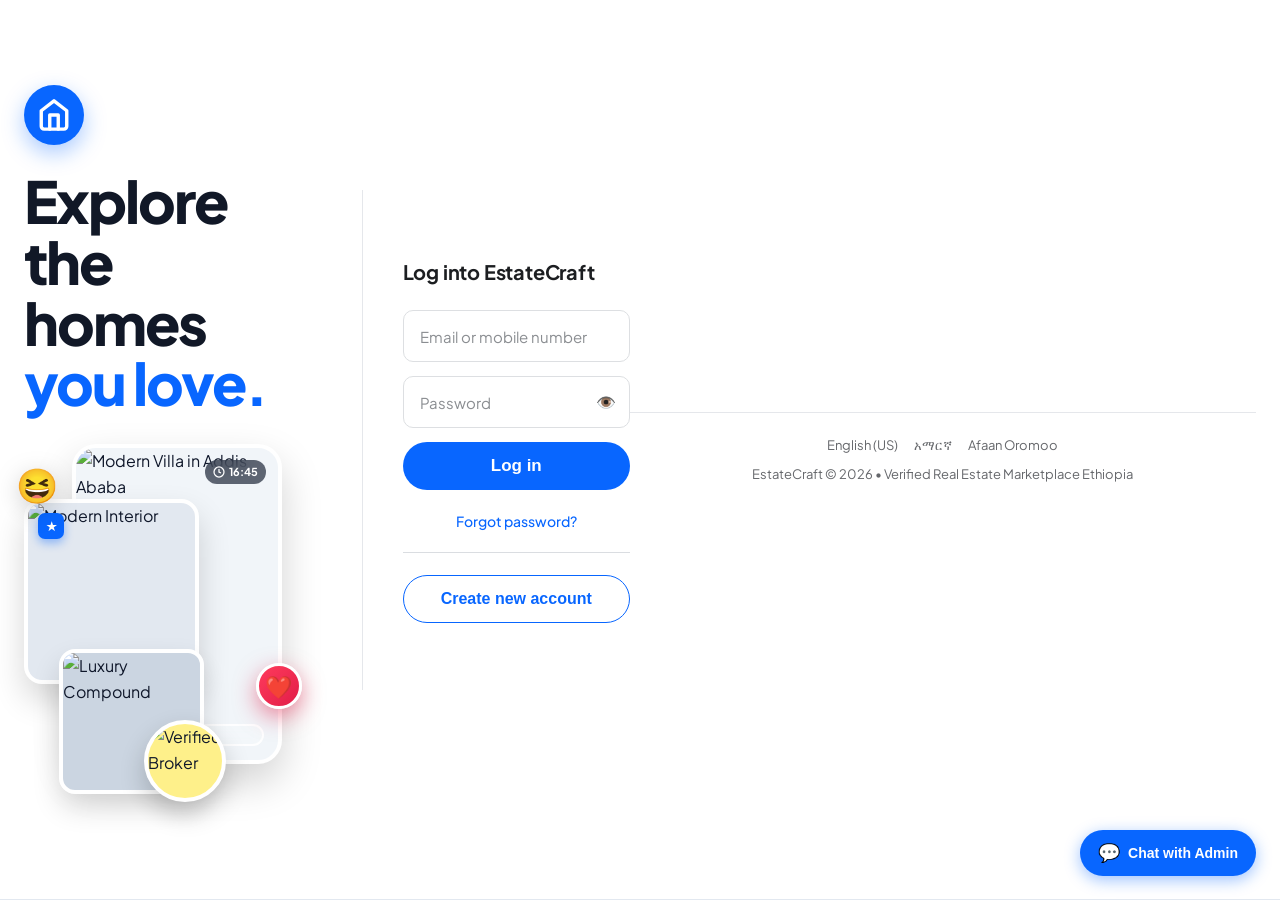
==== commit 97cea96f: "feat(posts): add secure admin-only posting, editing, and deletion with backend RBAC checks and publi" ====
--- a/index.html
+++ b/index.html
@@ -1114,7 +1114,9 @@
       max-width: 980px;
       width: 95%;
       border-radius: 18px;
-      max-height: 90vh;
+      height: 85vh;
+      max-height: 720px;
+      min-height: 480px;
       display: flex;
       flex-direction: column;
       overflow: hidden;
@@ -1125,9 +1127,8 @@
       display: flex;
       flex-direction: row;
       flex: 1;
-      height: 640px;
-      max-height: calc(88vh - 70px);
       min-height: 0;
+      height: 100%;
       background: var(--bg-card);
       overflow: hidden;
     }
@@ -1142,6 +1143,7 @@
       display: flex;
       flex-direction: column;
       height: 100%;
+      min-height: 0;
       overflow: hidden;
     }
 
@@ -1256,40 +1258,67 @@
       min-width: 0;
       min-height: 0;
       height: 100%;
+      max-height: 100%;
       overflow-y: auto !important;
       overflow-x: hidden;
       -webkit-overflow-scrolling: touch;
       overscroll-behavior: contain;
-      padding: 24px 28px 40px;
+      padding: 24px 28px 48px;
       background: var(--bg-card);
       position: relative;
     }
 
     /* Visible Modern Scrollbars */
-    .settings-body-vertical::-webkit-scrollbar,
+    .settings-body-vertical::-webkit-scrollbar {
+      width: 10px;
+      display: block;
+    }
+    .settings-body-vertical::-webkit-scrollbar-track {
+      background: rgba(255, 255, 255, 0.05);
+      border-radius: 8px;
+      margin: 6px 0;
+    }
+    .settings-body-vertical::-webkit-scrollbar-thumb {
+      background: #475569;
+      border-radius: 8px;
+      border: 2px solid transparent;
+      background-clip: padding-box;
+    }
+    .settings-body-vertical::-webkit-scrollbar-thumb:hover {
+      background: #64748b;
+    }
     .settings-tabs-vertical::-webkit-scrollbar,
     .settings-sidebar-vertical::-webkit-scrollbar {
-      width: 8px;
+      width: 6px;
       display: block;
     }
-    .settings-body-vertical::-webkit-scrollbar-track,
     .settings-tabs-vertical::-webkit-scrollbar-track,
     .settings-sidebar-vertical::-webkit-scrollbar-track {
       background: rgba(0, 0, 0, 0.05);
       border-radius: 4px;
     }
-    .settings-body-vertical::-webkit-scrollbar-thumb,
     .settings-tabs-vertical::-webkit-scrollbar-thumb,
     .settings-sidebar-vertical::-webkit-scrollbar-thumb {
       background: #64748b;
       border-radius: 4px;
     }
-    .settings-body-vertical::-webkit-scrollbar-thumb:hover,
     .settings-tabs-vertical::-webkit-scrollbar-thumb:hover,
     .settings-sidebar-vertical::-webkit-scrollbar-thumb:hover {
       background: #475569;
     }
-    .settings-body-vertical,
+    .settings-body-vertical {
+      scrollbar-width: thin;
+      scrollbar-color: #475569 rgba(255, 255, 255, 0.05);
+    }
+    [data-theme="light"] .settings-body-vertical::-webkit-scrollbar-track {
+      background: rgba(0, 0, 0, 0.05);
+    }
+    [data-theme="light"] .settings-body-vertical::-webkit-scrollbar-thumb {
+      background: #94a3b8;
+    }
+    [data-theme="light"] .settings-body-vertical {
+      scrollbar-color: #94a3b8 rgba(0, 0, 0, 0.05);
+    }
     .settings-tabs-vertical,
     .settings-sidebar-vertical {
       scrollbar-width: thin;
@@ -1886,7 +1915,107 @@
       border-color: #0866ff !important;
       font-weight: 800 !important;
       box-shadow: 0 3px 10px rgba(8, 102, 255, 0.35);
-      transform: scale(1.05);
+    /* Chat Media & Toolbar Enhancements */
+    .chat-attachment-btn {
+      width: 34px;
+      height: 34px;
+      border-radius: 50%;
+      border: 1px solid var(--border-color);
+      background: var(--bg-main);
+      color: var(--text-main);
+      display: flex;
+      align-items: center;
+      justify-content: center;
+      cursor: pointer;
+      font-size: 15px;
+      transition: all 0.18s ease;
+      flex-shrink: 0;
+      padding: 0;
+    }
+    .chat-attachment-btn:hover {
+      background: rgba(8, 102, 255, 0.1);
+      color: #0866ff;
+      border-color: #0866ff;
+      transform: scale(1.08);
+    }
+    .chat-emoji-picker-pop {
+      position: absolute;
+      bottom: 100%;
+      left: 10px;
+      margin-bottom: 8px;
+      width: 310px;
+      max-width: calc(100vw - 32px);
+      background: var(--bg-card);
+      border: 1px solid var(--border-color);
+      border-radius: 16px;
+      box-shadow: 0 12px 36px rgba(0,0,0,0.22);
+      z-index: 100;
+      overflow: hidden;
+      display: none;
+      flex-direction: column;
+      animation: fadeIn 0.15s ease-out;
+    }
+    .chat-emoji-tabs {
+      display: flex;
+      border-bottom: 1px solid var(--border-color);
+      background: var(--bg-main);
+      padding: 4px;
+      gap: 4px;
+    }
+    .chat-emoji-tab-btn {
+      flex: 1;
+      font-size: 11.5px;
+      font-weight: 700;
+      padding: 6px 4px;
+      border: none;
+      background: transparent;
+      color: var(--text-muted);
+      border-radius: 8px;
+      cursor: pointer;
+      text-align: center;
+      transition: all 0.15s ease;
+    }
+    .chat-emoji-tab-btn.active, .chat-emoji-tab-btn:hover {
+      background: var(--bg-card);
+      color: #0866ff;
+      box-shadow: 0 1px 3px rgba(0,0,0,0.06);
+    }
+    .chat-emoji-grid {
+      display: grid;
+      grid-template-columns: repeat(6, 1fr);
+      gap: 4px;
+      padding: 10px;
+      max-height: 180px;
+      overflow-y: auto;
+    }
+    .chat-emoji-item {
+      font-size: 20px;
+      padding: 6px;
+      border-radius: 8px;
+      background: transparent;
+      border: none;
+      cursor: pointer;
+      display: flex;
+      align-items: center;
+      justify-content: center;
+      transition: transform 0.12s ease, background 0.12s ease;
+    }
+    .chat-emoji-item:hover {
+      background: rgba(8, 102, 255, 0.12);
+      transform: scale(1.2);
+    }
+    @keyframes recordingPulse {
+      0% { opacity: 1; transform: scale(1); }
+      50% { opacity: 0.4; transform: scale(1.25); }
+      100% { opacity: 1; transform: scale(1); }
+    }
+    .rec-pulse-dot {
+      display: inline-block;
+      width: 10px;
+      height: 10px;
+      border-radius: 50%;
+      background: #ef4444;
+      animation: recordingPulse 1.2s infinite ease-in-out;
     }
     </style>
 </head>
@@ -2396,164 +2525,179 @@
 
     <!-- Live Chat Modal (Connects User & Admin Abdi Habtamu with Home Linking) -->
     <div class="modal-overlay" id="chatModal" style="z-index: 10000;">
-        <div class="modal-card" style="max-width: 600px; height: 80vh; max-height: 700px; display: flex; flex-direction: column; padding: 0; overflow: hidden; border-radius: 16px;">
+        <div class="modal-card" style="max-width: 620px; height: 82vh; max-height: 720px; display: flex; flex-direction: column; padding: 0; overflow: hidden; border-radius: 16px;">
             <!-- Modal Header -->
-            <div class="modal-header" style="background: var(--bg-card); padding: 14px 20px; border-bottom: 1px solid var(--border-color); display: flex; align-items: center; justify-content: space-between;">
-                <div style="display: flex; align-items: center; gap: 10px;">
-                    <div style="width: 40px; height: 40px; border-radius: 50%; background: #0866ff; color: #fff; display: flex; align-items: center; justify-content: center; font-weight: 800; font-size: 16px; flex-shrink: 0;">
+            <div class="modal-header" style="background: var(--bg-card); padding: 12px 18px; border-bottom: 1px solid var(--border-color); display: flex; align-items: center; justify-content: space-between;">
+                <div style="display: flex; align-items: center; gap: 10px; min-width: 0;">
+                    <button type="button" id="modalChatBackBtn" onclick="showAdminThreadsList()" title="Back to All Inquiries" style="display: none; background: rgba(0,0,0,0.06); border: 1px solid var(--border-color); border-radius: 8px; padding: 4px 8px; font-size: 12px; cursor: pointer; color: var(--text-main); font-weight: 700;">
+                        ‹ Inquiries
+                    </button>
+                    <div id="modalChatHeaderAvatar" style="width: 38px; height: 38px; border-radius: 50%; background: #0866ff; color: #fff; display: flex; align-items: center; justify-content: center; font-weight: 800; font-size: 15px; flex-shrink: 0;">
                         A
                     </div>
-                    <div>
-                        <div style="display: flex; align-items: center; gap: 6px;">
-                            <strong style="font-size: 15px; color: var(--text-main);">Abdi Habtamu</strong>
-                            <span class="badge" style="background: rgba(16, 185, 129, 0.15); color: #10b981; font-size: 10.5px; border: 1px solid rgba(16, 185, 129, 0.4);">🛡️ Admin</span>
+                    <div style="min-width: 0;">
+                        <div style="display: flex; align-items: center; gap: 6px; flex-wrap: wrap;">
+                            <strong id="modalChatHeaderName" style="font-size: 14.5px; color: var(--text-main); white-space: nowrap; overflow: hidden; text-overflow: ellipsis;">Abdi Habtamu</strong>
+                            <span id="modalChatHeaderBadge" class="badge" style="background: rgba(16, 185, 129, 0.15); color: #10b981; font-size: 10px; border: 1px solid rgba(16, 185, 129, 0.4);">🛡️ Admin</span>
                         </div>
-                        <div style="font-size: 11.5px; color: var(--text-muted);">
+                        <div id="modalChatHeaderSub" style="font-size: 11.5px; color: var(--text-muted); white-space: nowrap; overflow: hidden; text-overflow: ellipsis;">
                             abdihabtamu368@gmail.com &bull; <span style="color: #10b981; font-weight: 600;">● Active</span>
                         </div>
                     </div>
                 </div>
-                <button type="button" class="modal-close" onclick="closeChatModal()" style="font-size: 24px; background: none; border: none; cursor: pointer; color: var(--text-muted);">&times;</button>
+                <div style="display: flex; align-items: center; gap: 6px; flex-shrink: 0;">
+                    <button type="button" onclick="refreshModalChat()" title="Refresh Messages" style="background: none; border: none; cursor: pointer; color: var(--text-muted); font-size: 14px; padding: 4px;">🔄</button>
+                    <button type="button" onclick="clearModalChatHistory()" title="Clear Chat History" style="background: none; border: none; cursor: pointer; color: var(--text-muted); font-size: 14px; padding: 4px;" onmouseover="this.style.color='#ef4444'" onmouseout="this.style.color='var(--text-muted)'">🗑️</button>
+                    <button type="button" class="modal-close" onclick="closeChatModal()" style="font-size: 24px; background: none; border: none; cursor: pointer; color: var(--text-muted); line-height: 1;">&times;</button>
+                </div>
             </div>
 
-            <!-- Attached Property Card in Modal -->
-            <div id="modalChatAttachedProp" style="display: none; background: rgba(8, 102, 255, 0.05); border-bottom: 1px solid var(--border-color); padding: 10px 18px;">
-                <div style="display: flex; align-items: center; justify-content: space-between; gap: 10px;">
-                    <div style="display: flex; align-items: center; gap: 10px; min-width: 0;">
-                        <img id="modalChatPropImg" src="" alt="Property" style="width: 50px; height: 50px; object-fit: cover; border-radius: 8px; border: 1px solid var(--border-color); flex-shrink: 0;">
-                        <div style="min-width: 0;">
-                            <div style="font-size: 10px; font-weight: 700; color: #0866ff; text-transform: uppercase;">Inquiring regarding:</div>
-                            <h5 id="modalChatPropTitle" style="font-size: 13px; font-weight: 800; margin: 0; color: var(--text-main); white-space: nowrap; overflow: hidden; text-overflow: ellipsis;">Property</h5>
-                            <div style="font-size: 11.5px; color: var(--text-muted);">
-                                <strong id="modalChatPropPrice" style="color: #0866ff;">ETB 0</strong> &bull; <span id="modalChatPropLoc">Location</span>
+            <!-- View 1: Admin Inquiries Inbox (Only visible for Admin Abdi Habtamu to browse all user threads) -->
+            <div id="modalAdminThreadsView" style="display: none; flex: 1; flex-direction: column; overflow-y: auto; background: var(--bg-main);">
+                <div style="padding: 10px 16px; background: var(--bg-card); border-bottom: 1px solid var(--border-color); display: flex; justify-content: space-between; align-items: center;">
+                    <div style="font-size: 12px; font-weight: 800; color: var(--text-muted); text-transform: uppercase;">Direct Inquiries from Buyers &amp; Renters</div>
+                    <span id="modalAdminThreadCount" style="font-size: 11px; background: rgba(8,102,255,0.1); color: #0866ff; font-weight: 700; padding: 2px 8px; border-radius: 12px;">0 Inquiries</span>
+                </div>
+                <div id="modalAdminThreadsList" style="padding: 12px; display: flex; flex-direction: column; gap: 8px;"></div>
+            </div>
+
+            <!-- View 2: Active Conversation & Reply Area -->
+            <div id="modalChatConversationView" style="display: flex; flex: 1; flex-direction: column; overflow: hidden; min-height: 0;">
+                <!-- Attached Property Card in Modal -->
+                <div id="modalChatAttachedProp" style="display: none; background: rgba(8, 102, 255, 0.05); border-bottom: 1px solid var(--border-color); padding: 10px 18px;">
+                    <div style="display: flex; align-items: center; justify-content: space-between; gap: 10px;">
+                        <div style="display: flex; align-items: center; gap: 10px; min-width: 0;">
+                            <img id="modalChatPropImg" src="" alt="Property" style="width: 50px; height: 50px; object-fit: cover; border-radius: 8px; border: 1px solid var(--border-color); flex-shrink: 0;">
+                            <div style="min-width: 0;">
+                                <div style="font-size: 10px; font-weight: 700; color: #0866ff; text-transform: uppercase;">Inquiring regarding:</div>
+                                <h5 id="modalChatPropTitle" style="font-size: 13px; font-weight: 800; margin: 0; color: var(--text-main); white-space: nowrap; overflow: hidden; text-overflow: ellipsis;">Property</h5>
+                                <div style="font-size: 11.5px; color: var(--text-muted);">
+                                    <strong id="modalChatPropPrice" style="color: #0866ff;">ETB 0</strong> &bull; <span id="modalChatPropLoc">Location</span>
+                                </div>
                             </div>
                         </div>
+                        <button type="button" onclick="document.getElementById('modalChatAttachedProp').style.display='none'; window.activeModalChatPropId=null;" style="background: none; border: none; color: var(--text-muted); cursor: pointer; font-size: 16px;" title="Remove linked property">&times;</button>
                     </div>
-                    <button type="button" onclick="document.getElementById('modalChatAttachedProp').style.display='none'; window.activeModalChatPropId=null;" style="background: none; border: none; color: var(--text-muted); cursor: pointer; font-size: 16px;" title="Remove linked property">&times;</button>
+                </div>
+
+                <!-- Chat Messages Container -->
+                <div id="modalChatMessages" style="flex: 1; overflow-y: auto; padding: 16px 20px; display: flex; flex-direction: column; gap: 12px; background: var(--bg-main);"></div>
+
+                <!-- Quick Suggestions for Sale, Rent, Buy & Verification (User mode) -->
+                <div id="modalChatQuickBar" style="padding: 7px 14px; background: var(--bg-card); border-top: 1px solid var(--border-color); display: flex; gap: 6px; overflow-x: auto; white-space: nowrap; scrollbar-width: none;">
+                    <button type="button" class="btn btn-secondary btn-sm" onclick="setChatTemplate('sale')" style="font-size: 11px; padding: 4px 10px; border-radius: 14px; background: rgba(8, 102, 255, 0.1); color: #0866ff; font-weight: 700; border: 1px solid rgba(8, 102, 255, 0.3);">🏡 List for Sale</button>
+                    <button type="button" class="btn btn-secondary btn-sm" onclick="setChatTemplate('rent')" style="font-size: 11px; padding: 4px 10px; border-radius: 14px; background: rgba(16, 185, 129, 0.1); color: #059669; font-weight: 700; border: 1px solid rgba(16, 185, 129, 0.3);">🔑 List for Rent</button>
+                    <button type="button" class="btn btn-secondary btn-sm" onclick="setChatTemplate('buy')" style="font-size: 11px; padding: 4px 10px; border-radius: 14px; background: rgba(245, 158, 11, 0.1); color: #d97706; font-weight: 700; border: 1px solid rgba(245, 158, 11, 0.3);">🔍 Looking to Buy</button>
+                    <button type="button" class="btn btn-secondary btn-sm" onclick="sendQuickChatMessage('👋 Hello Admin Abdi, is this home still available?')" style="font-size: 11px; padding: 4px 9px; border-radius: 14px;">👋 Available?</button>
+                    <button type="button" class="btn btn-secondary btn-sm" onclick="sendQuickChatMessage('📅 I would like to schedule a physical inspection.')" style="font-size: 11px; padding: 4px 9px; border-radius: 14px;">📅 Schedule viewing</button>
+                </div>
+
+                <!-- Hidden inputs for file/audio/image uploads -->
+                <input type="file" id="modalChatImgInput" accept="image/*" style="display:none;" onchange="handleModalAttachmentSelected(this, 'image')">
+                <input type="file" id="modalChatDocInput" accept=".pdf,.doc,.docx,.xls,.xlsx,.txt,.zip" style="display:none;" onchange="handleModalAttachmentSelected(this, 'file')">
+                <input type="file" id="modalChatAudioInput" accept="audio/*" style="display:none;" onchange="handleModalAttachmentSelected(this, 'audio')">
+
+                <!-- Attachment Preview Tray -->
+                <div id="modalChatAttachmentTray" style="display: none; padding: 8px 14px; background: rgba(8, 102, 255, 0.05); border-top: 1px solid var(--border-color); align-items: center; justify-content: space-between; gap: 10px;">
+                    <div style="display: flex; align-items: center; gap: 10px; min-width: 0;">
+                        <div id="modalChatAttachPreviewBox" style="width: 38px; height: 38px; border-radius: 8px; overflow: hidden; display: flex; align-items: center; justify-content: center; background: var(--bg-card); border: 1px solid var(--border-color); flex-shrink: 0;">
+                            <span id="modalChatAttachIcon" style="font-size: 18px;">📎</span>
+                            <img id="modalChatAttachThumb" src="" alt="Preview" style="display: none; width: 100%; height: 100%; object-fit: cover;">
+                        </div>
+                        <div style="min-width: 0;">
+                            <div id="modalChatAttachName" style="font-size: 12.5px; font-weight: 700; color: var(--text-main); white-space: nowrap; overflow: hidden; text-overflow: ellipsis;">file.png</div>
+                            <div id="modalChatAttachSize" style="font-size: 11px; color: var(--text-muted);">120 KB</div>
+                        </div>
+                    </div>
+                    <button type="button" onclick="clearModalAttachment()" style="background: none; border: none; font-size: 18px; color: var(--text-muted); cursor: pointer; padding: 4px; line-height: 1;" title="Remove attachment">&times;</button>
+                </div>
+
+                <!-- Voice Note Recording Bar -->
+                <div id="modalChatVoiceRecordingBar" style="display: none; padding: 8px 14px; background: #fee2e2; border-top: 1px solid #fca5a5; align-items: center; justify-content: space-between; gap: 10px;">
+                    <div style="display: flex; align-items: center; gap: 8px;">
+                        <span class="rec-pulse-dot"></span>
+                        <strong style="color: #b91c1c; font-size: 12.5px;">Recording...</strong>
+                        <span id="modalChatRecordTimer" style="font-family: monospace; font-size: 12.5px; font-weight: 800; color: #991b1b; background: rgba(255,255,255,0.8); padding: 1px 6px; border-radius: 6px;">00:00</span>
+                    </div>
+                    <div style="display: flex; align-items: center; gap: 6px;">
+                        <button type="button" onclick="stopModalVoiceRecording(true)" class="btn btn-sm" style="background: #dc2626; color: #fff; font-size: 11.5px; font-weight: 700; border-radius: 14px; padding: 3px 10px; border: none; display: flex; align-items: center; gap: 4px;">
+                            <span>⏹</span> Send
+                        </button>
+                        <button type="button" onclick="cancelModalVoiceRecording()" class="btn btn-secondary btn-sm" style="font-size: 11.5px; border-radius: 14px; padding: 3px 8px;">
+                            Cancel
+                        </button>
+                    </div>
+                </div>
+
+                <!-- Message Input Form & Media Controls -->
+                <div style="position: relative; background: var(--bg-card); border-top: 1px solid var(--border-color);">
+                    <!-- Emoji Picker Popover -->
+                    <div id="modalChatEmojiPicker" class="chat-emoji-picker-pop">
+                        <div class="chat-emoji-tabs">
+                            <button type="button" class="chat-emoji-tab-btn active" onclick="switchModalEmojiTab('real_estate', this)">🏡 Property</button>
+                            <button type="button" class="chat-emoji-tab-btn" onclick="switchModalEmojiTab('smileys', this)">😊 Smileys</button>
+                            <button type="button" class="chat-emoji-tab-btn" onclick="switchModalEmojiTab('business', this)">💼 Business</button>
+                        </div>
+                        <div id="modalChatEmojiGrid" class="chat-emoji-grid">
+                            <!-- Injected by JS -->
+                        </div>
+                    </div>
+
+                    <form id="modalChatForm" onsubmit="handleSendModalChat(event)" style="padding: 9px 12px; display: flex; align-items: center; gap: 6px;">
+                        <button type="button" class="chat-attachment-btn" onclick="toggleModalEmojiPicker()" title="Insert Emoji">😊</button>
+                        <button type="button" class="chat-attachment-btn" onclick="document.getElementById('modalChatImgInput').click()" title="Send Photo/Image">📷</button>
+                        <button type="button" class="chat-attachment-btn" onclick="document.getElementById('modalChatDocInput').click()" title="Attach Document (PDF, Word, etc)">📎</button>
+                        <button type="button" class="chat-attachment-btn" id="modalChatMicBtn" onclick="toggleModalVoiceRecording()" title="Record Voice Note">🎙️</button>
+                        <input type="text" id="modalChatInput" class="form-input" placeholder="Type message to Admin Abdi Habtamu..." style="flex: 1; height: 38px; border-radius: 19px; font-size: 13.5px;" autocomplete="off">
+                        <button type="submit" class="btn btn-primary" id="modalChatSendBtn" style="width: 38px; height: 38px; border-radius: 50%; padding: 0; display: flex; align-items: center; justify-content: center; flex-shrink: 0; background: #0866ff;" title="Send">
+                            <svg width="15" height="15" viewBox="0 0 24 24" fill="none" stroke="currentColor" stroke-width="2.5"><line x1="22" y1="2" x2="11" y2="13"></line><polygon points="22 2 15 22 11 13 2 9 22 2"></polygon></svg>
+                        </button>
+                    </form>
                 </div>
             </div>
-
-            <!-- Chat Messages Container -->
-            <div id="modalChatMessages" style="flex: 1; overflow-y: auto; padding: 16px 20px; display: flex; flex-direction: column; gap: 12px; background: var(--bg-main);"></div>
-
-            <!-- Typing indicator -->
-            <div id="modalChatTyping" style="display: none; padding: 4px 20px 8px; font-size: 11.5px; color: #0866ff; font-weight: 600; font-style: italic;">
-                Abdi Habtamu is typing...
-            </div>
-
-            <!-- Quick Suggestions for Sale, Rent, Buy & Verification -->
-            <div style="padding: 7px 14px; background: var(--bg-card); border-top: 1px solid var(--border-color); display: flex; gap: 6px; overflow-x: auto; white-space: nowrap; scrollbar-width: none;">
-                <button type="button" class="btn btn-secondary btn-sm" onclick="setChatTemplate('sale')" style="font-size: 11px; padding: 4px 10px; border-radius: 14px; background: rgba(8, 102, 255, 0.1); color: #0866ff; font-weight: 700; border: 1px solid rgba(8, 102, 255, 0.3);">🏡 List for Sale</button>
-                <button type="button" class="btn btn-secondary btn-sm" onclick="setChatTemplate('rent')" style="font-size: 11px; padding: 4px 10px; border-radius: 14px; background: rgba(16, 185, 129, 0.1); color: #059669; font-weight: 700; border: 1px solid rgba(16, 185, 129, 0.3);">🔑 List for Rent</button>
-                <button type="button" class="btn btn-secondary btn-sm" onclick="setChatTemplate('buy')" style="font-size: 11px; padding: 4px 10px; border-radius: 14px; background: rgba(245, 158, 11, 0.1); color: #d97706; font-weight: 700; border: 1px solid rgba(245, 158, 11, 0.3);">🔍 Looking to Buy</button>
-                <button type="button" class="btn btn-secondary btn-sm" onclick="sendQuickChatMessage('👋 Hello Admin Abdi, is this home still available?')" style="font-size: 11px; padding: 4px 9px; border-radius: 14px;">👋 Available?</button>
-                <button type="button" class="btn btn-secondary btn-sm" onclick="sendQuickChatMessage('📅 I would like to schedule a physical inspection.')" style="font-size: 11px; padding: 4px 9px; border-radius: 14px;">📅 Schedule viewing</button>
-            </div>
-
-            <!-- Message Input Form -->
-            <form id="modalChatForm" onsubmit="handleSendModalChat(event)" style="padding: 10px 16px; background: var(--bg-card); border-top: 1px solid var(--border-color); display: flex; align-items: center; gap: 8px;">
-                <input type="text" id="modalChatInput" class="form-input" placeholder="Type message to Admin Abdi Habtamu..." style="flex: 1; height: 40px; border-radius: 20px; font-size: 13.5px;" autocomplete="off">
-                <button type="submit" class="btn btn-primary" style="width: 40px; height: 40px; border-radius: 50%; padding: 0; display: flex; align-items: center; justify-content: center; flex-shrink: 0; background: #0866ff;">
-                    <svg width="16" height="16" viewBox="0 0 24 24" fill="none" stroke="currentColor" stroke-width="2.5"><line x1="22" y1="2" x2="11" y2="13"></line><polygon points="22 2 15 22 11 13 2 9 22 2"></polygon></svg>
-                </button>
-            </form>
         </div>
     </div>
 
-    <!-- Post Property Modal -->
-    <div class="modal-overlay" id="postPropertyModal">
-        <div class="modal-card">
-            <div class="modal-header">
-                <div class="modal-title">Post a New Property</div>
+    <!-- Universal Chat Image Lightbox Modal -->
+    <div id="chatImageLightbox" style="display: none; position: fixed; top: 0; left: 0; right: 0; bottom: 0; background: rgba(0,0,0,0.88); z-index: 10000; align-items: center; justify-content: center; padding: 20px; backdrop-filter: blur(6px);" onclick="closeChatLightbox(event)">
+        <div style="position: relative; max-width: 90vw; max-height: 90vh; display: flex; flex-direction: column; align-items: center;" onclick="event.stopPropagation()">
+            <button type="button" onclick="closeChatLightbox()" style="position: absolute; top: -44px; right: 0; background: rgba(255,255,255,0.25); color: #fff; border: none; font-size: 26px; line-height: 1; cursor: pointer; width: 38px; height: 38px; border-radius: 50%; display: flex; align-items: center; justify-content: center; transition: background 0.15s ease;" onmouseover="this.style.background='rgba(255,255,255,0.45)'" onmouseout="this.style.background='rgba(255,255,255,0.25)'">&times;</button>
+            <img id="chatLightboxImg" src="" alt="Enlarged Attachment" style="max-width: 100%; max-height: 82vh; border-radius: 12px; object-fit: contain; box-shadow: 0 15px 45px rgba(0,0,0,0.6);">
+            <div id="chatLightboxCaption" style="color: #ffffff; margin-top: 12px; font-size: 13px; font-weight: 600; text-align: center; text-shadow: 0 2px 4px rgba(0,0,0,0.8);"></div>
+        </div>
+    </div>
+
+    <!-- Non-Admin Post Notice Modal (Routes Non-Admin Users to Verified Admin Chat) -->
+    <div class="modal-overlay" id="nonAdminPostNoticeModal">
+        <div class="modal-card" style="max-width: 480px; width: 92%; text-align: center; border-radius: 20px; box-shadow: var(--shadow-xl);">
+            <div class="modal-header" style="justify-content: flex-end; padding: 16px 20px 0 20px; border-bottom: none;">
                 <button type="button" class="modal-close" onclick="closeModal()">&times;</button>
             </div>
-            <div class="modal-body">
-                <form id="postPropForm" onsubmit="handlePostProperty(event)">
-                    <div class="form-group" style="margin-bottom: 16px;">
-                        <div style="display: flex; justify-content: space-between; align-items: center; margin-bottom: 6px; flex-wrap: wrap; gap: 6px;">
-                            <label class="form-label" for="newTitle" style="margin-bottom: 0;">Property Title *</label>
-                            <select id="modalTitlePreset" class="form-select" style="padding: 4px 10px; font-size: 12px; width: auto; max-width: 250px; height: auto;" onchange="if(this.value){document.getElementById('newTitle').value=this.value;}">
-                                <option value="">-- Choose from options --</option>
-                                <option value="Luxury 5-Bedroom Diplomatic Villa with Garden">🏡 Luxury Villa</option>
-                                <option value="Modern 3-Bedroom Furnished Penthouse">🏢 Furnished Penthouse</option>
-                                <option value="Contemporary 4-Bedroom Family Compound Residence">🏠 Family Compound</option>
-                                <option value="Spacious 2-Bedroom Luxury Apartment with Balcony">🛋️ 2-Bed Luxury Condo</option>
-                                <option value="Executive Grade-A Commercial Office Floor">🏬 Commercial Office</option>
-                                <option value="Prime Residential Land Plot with Ready Title">🌿 Land Plot</option>
-                            </select>
-                        </div>
-                        <input type="text" id="newTitle" list="modalTitleDatalist" class="form-input" placeholder="e.g. Sunny 3-Bedroom Villa with Swimming Pool and Mountain View" required autocomplete="off">
-                        <datalist id="modalTitleDatalist">
-                            <option value="Luxury 5-Bedroom Diplomatic Villa with Landscaped Garden">
-                            <option value="Modern 4-Bedroom Gated Villa with 24/7 Security & Parking">
-                            <option value="Modern 3-Bedroom Furnished Penthouse with Panoramic City Views">
-                            <option value="Spacious 2-Bedroom Luxury Apartment with Balcony & Elevator">
-                            <option value="Contemporary 4-Bedroom Family Compound Residence">
-                            <option value="Executive Grade-A Commercial Office Floor with Fiber Internet">
-                            <option value="Prime Residential Land Plot with Title Deed Ready">
-                        </datalist>
-                        <div style="display: flex; gap: 6px; flex-wrap: wrap; margin-top: 8px;">
-                            <button type="button" class="btn btn-secondary btn-sm" style="padding: 3px 8px; font-size: 11px; border-radius: 20px;" onclick="document.getElementById('newTitle').value='Luxury 5-Bedroom Diplomatic Villa with Garden'">🏡 Luxury Villa</button>
-                            <button type="button" class="btn btn-secondary btn-sm" style="padding: 3px 8px; font-size: 11px; border-radius: 20px;" onclick="document.getElementById('newTitle').value='Modern 3-Bedroom Furnished Penthouse'">🏢 Penthouse</button>
-                            <button type="button" class="btn btn-secondary btn-sm" style="padding: 3px 8px; font-size: 11px; border-radius: 20px;" onclick="document.getElementById('newTitle').value='Contemporary 4-Bedroom Family Compound'">🏠 Family Home</button>
-                            <button type="button" class="btn btn-secondary btn-sm" style="padding: 3px 8px; font-size: 11px; border-radius: 20px;" onclick="document.getElementById('newTitle').value='Spacious 2-Bedroom Luxury Apartment'">🛋️ Apartment</button>
-                        </div>
-                    </div>
-
-                    <div style="display: grid; grid-template-columns: 1fr 1fr; gap: 12px; margin-bottom: 14px;">
-                        <div class="form-group">
-                            <label class="form-label" for="newPurpose">Purpose *</label>
-                            <select id="newPurpose" class="form-select">
-                                <option value="sale">For Sale</option>
-                                <option value="rent">For Rent</option>
-                            </select>
-                        </div>
-                        <div class="form-group">
-                            <label class="form-label" for="newType">Property Type *</label>
-                            <select id="newType" class="form-select">
-                                <option value="house">House</option>
-                                <option value="apartment">Apartment</option>
-                                <option value="villa">Villa</option>
-                                <option value="commercial">Commercial</option>
-                            </select>
-                        </div>
-                    </div>
-
-                    <div style="display: grid; grid-template-columns: 1fr 1fr; gap: 12px; margin-bottom: 14px;">
-                        <div class="form-group">
-                            <label class="form-label" for="newPrice">Price (ETB) *</label>
-                            <input type="number" id="newPrice" class="form-input" placeholder="e.g. 25000000" required>
-                        </div>
-                        <div class="form-group">
-                            <label class="form-label" for="newCity">City / Subcity *</label>
-                            <input type="text" id="newCity" class="form-input" placeholder="e.g. Bole, Addis Ababa" required>
-                        </div>
-                    </div>
-
-                    <div style="display: grid; grid-template-columns: 1fr 1fr 1fr; gap: 12px; margin-bottom: 14px;">
-                        <div class="form-group">
-                            <label class="form-label" for="newBeds">Bedrooms</label>
-                            <input type="number" id="newBeds" class="form-input" value="3">
-                        </div>
-                        <div class="form-group">
-                            <label class="form-label" for="newBaths">Bathrooms</label>
-                            <input type="number" id="newBaths" class="form-input" value="2">
-                        </div>
-                        <div class="form-group">
-                            <label class="form-label" for="newSqft">Area (sqft)</label>
-                            <input type="number" id="newSqft" class="form-input" value="2200">
-                        </div>
-                    </div>
-
-                    <div class="form-group" style="margin-bottom: 20px;">
-                        <label class="form-label" for="newDesc">Description</label>
-                        <textarea id="newDesc" rows="3" class="form-input" style="height: auto;" placeholder="Highlight main features, compound details, parking, backup generator..."></textarea>
-                    </div>
-
-                    <button type="submit" class="btn btn-primary btn-block btn-lg" style="width: 100%;">
-                        Submit & Publish Listing
+            <div class="modal-body" style="padding: 10px 24px 28px 24px;">
+                <div style="width: 64px; height: 64px; border-radius: 50%; background: linear-gradient(135deg, rgba(8, 102, 255, 0.12), rgba(16, 185, 129, 0.15)); border: 2px solid rgba(8, 102, 255, 0.25); display: flex; align-items: center; justify-content: center; font-size: 30px; margin: 0 auto 14px auto;">
+                    🛡️
+                </div>
+                <h3 style="font-size: 20px; font-weight: 800; color: var(--text-main); margin-bottom: 8px;">
+                    Administrator-Verified Listings
+                </h3>
+                <p style="font-size: 13.5px; color: var(--text-muted); line-height: 1.6; margin-bottom: 18px;">
+                    To protect buyers, prevent title fraud, and ensure document verification across Ethiopia, direct property publishing on EstateCraft is strictly managed by Chief Administrator <strong>Abdi Habtamu</strong>.
+                </p>
+                <div style="background: var(--bg-main); border: 1px solid var(--border-color); border-radius: 12px; padding: 14px; text-align: left; margin-bottom: 22px;">
+                    <strong style="font-size: 13px; color: var(--text-main); display: block; margin-bottom: 4px;">Want to list your home for Sale or Rent?</strong>
+                    <p style="font-size: 12.5px; color: var(--text-muted); margin: 0; line-height: 1.5;">
+                        Submit your property details directly to Admin Abdi via live chat. Abdi will verify your title and feature your property across our portal.
+                    </p>
+                </div>
+                <div style="display: flex; flex-direction: column; gap: 10px;">
+                    <button type="button" class="btn btn-primary btn-block btn-lg" onclick="openChatForListingIntent()" style="background: #0866ff; color: #fff; font-weight: 800; border: none; padding: 12px 18px; border-radius: 12px; display: inline-flex; align-items: center; justify-content: center; gap: 8px; box-shadow: 0 4px 14px rgba(8, 102, 255, 0.35);">
+                        <span>💬</span>
+                        <span>Submit Property to Admin via Chat</span>
                     </button>
-                </form>
+                    <button type="button" class="btn btn-secondary btn-block" onclick="closeModal()" style="border-radius: 12px; padding: 10px 16px;">
+                        Explore Published Properties
+                    </button>
+                </div>
             </div>
         </div>
     </div>
@@ -2951,24 +3095,36 @@
                 </p>
             </div>
         </div>
-    <!-- Post Property Modal with Interactive Map Location Picker -->
+    </div>
+
+    <!-- Post Property Modal with Interactive Map Location Picker (Admin Editor Studio) -->
     <div class="modal-overlay" id="postPropertyModal">
-        <div class="modal-card" style="max-width: 640px; width: 95%;">
-            <div class="modal-header">
-                <div class="modal-title">🏡 Post a Property Listing</div>
+        <div class="modal-card" style="max-width: 660px; width: 95%; border-radius: 18px;">
+            <div class="modal-header" style="background: var(--bg-card); border-bottom: 1px solid var(--border-color); padding: 16px 22px;">
+                <div style="display: flex; align-items: center; gap: 10px;">
+                    <div style="width: 38px; height: 38px; border-radius: 50%; background: linear-gradient(135deg, #0866ff, #0052cc); color: #fff; display: flex; align-items: center; justify-content: center; font-size: 18px; font-weight: 800; flex-shrink: 0;">
+                        🛡️
+                    </div>
+                    <div>
+                        <div class="modal-title" id="postModalHeaderTitle" style="font-size: 16.5px; font-weight: 800; color: var(--text-main);">Admin Property Studio</div>
+                        <div id="postModalHeaderSub" style="font-size: 12px; color: var(--text-muted);">Verified Publishing & Editing &bull; Abdi Habtamu</div>
+                    </div>
+                </div>
                 <button type="button" class="modal-close" onclick="closeModal()">&times;</button>
             </div>
-            <div class="modal-body" style="padding: 24px; max-height: 85vh; overflow-y: auto;">
+            <div class="modal-body" style="padding: 22px; max-height: 84vh; overflow-y: auto;">
                 <form id="postPropForm" onsubmit="handlePostProperty(event)">
+                    <input type="hidden" id="editPropId" value="">
+
                     <div class="form-group" style="margin-bottom: 14px;">
                         <label class="form-label" for="newTitle">Property Title *</label>
-                        <input type="text" id="newTitle" class="form-input" placeholder="e.g. Modern 3-Bedroom Furnished Penthouse in Bole" required>
+                        <input type="text" id="newTitle" class="form-input" placeholder="e.g. Modern 4-Bedroom Luxury Villa with Garden in Bole" required>
                     </div>
 
                     <div style="display: grid; grid-template-columns: 1fr 1fr; gap: 12px; margin-bottom: 14px;">
                         <div class="form-group">
                             <label class="form-label" for="newPurpose">Listing Purpose *</label>
-                            <select id="newPurpose" class="form-select">
+                            <select id="newPurpose" class="form-select" onchange="updatePriceFrequencyOptions()">
                                 <option value="sale">For Sale</option>
                                 <option value="rent">For Rent</option>
                             </select>
@@ -2976,11 +3132,12 @@
                         <div class="form-group">
                             <label class="form-label" for="newType">Property Type *</label>
                             <select id="newType" class="form-select">
-                                <option value="apartment">Apartment</option>
-                                <option value="villa">Villa / House</option>
+                                <option value="villa">Villa / Luxury House</option>
+                                <option value="apartment">Modern Apartment</option>
                                 <option value="condo">Condominium</option>
-                                <option value="commercial">Commercial</option>
-                                <option value="land">Land Plot</option>
+                                <option value="house">Family Compound Home</option>
+                                <option value="commercial">Commercial Office / Mall Floor</option>
+                                <option value="land">Residential / Commercial Land</option>
                             </select>
                         </div>
                     </div>
@@ -2988,72 +3145,110 @@
                     <div style="display: grid; grid-template-columns: 1fr 1fr; gap: 12px; margin-bottom: 14px;">
                         <div class="form-group">
                             <label class="form-label" for="newPrice">Price (ETB) *</label>
-                            <input type="number" id="newPrice" class="form-input" placeholder="e.g. 15000000" required>
+                            <input type="number" id="newPrice" class="form-input" placeholder="e.g. 28000000" min="1" required>
                         </div>
                         <div class="form-group">
-                            <label class="form-label" for="newCity">City / Neighborhood *</label>
+                            <label class="form-label" for="newFrequency">Price Schedule</label>
+                            <select id="newFrequency" class="form-select">
+                                <option value="total">Total Price (Full Sale)</option>
+                                <option value="monthly">Monthly Rent (/month)</option>
+                                <option value="yearly">Yearly Lease (/year)</option>
+                            </select>
+                        </div>
+                    </div>
+
+                    <div style="display: grid; grid-template-columns: 1fr 1fr; gap: 12px; margin-bottom: 14px;">
+                        <div class="form-group">
+                            <label class="form-label" for="newCity">City / Subcity / Neighborhood *</label>
                             <input type="text" id="newCity" class="form-input" placeholder="e.g. Bole Atlas, Addis Ababa" required>
+                        </div>
+                        <div class="form-group">
+                            <label class="form-label" for="newImageUrl">Photo URL (High Resolution)</label>
+                            <input type="url" id="newImageUrl" class="form-input" placeholder="https://images.unsplash.com/...">
+                        </div>
+                    </div>
+
+                    <!-- Quick Preset Photo Selector -->
+                    <div style="margin-bottom: 14px;">
+                        <div style="font-size: 11.5px; font-weight: 700; color: var(--text-muted); margin-bottom: 6px;">
+                            Quick Photo Presets:
+                        </div>
+                        <div style="display: flex; gap: 6px; flex-wrap: wrap;">
+                            <button type="button" class="btn btn-secondary btn-sm" style="font-size: 11px; padding: 3px 8px; border-radius: 12px;" onclick="document.getElementById('newImageUrl').value='https://images.unsplash.com/photo-1613977257363-707ba9348227?auto=format&fit=crop&w=1200&q=80'">🏡 Bole Villa</button>
+                            <button type="button" class="btn btn-secondary btn-sm" style="font-size: 11px; padding: 3px 8px; border-radius: 12px;" onclick="document.getElementById('newImageUrl').value='https://images.unsplash.com/photo-1502672260266-1c1ef2d93688?auto=format&fit=crop&w=1200&q=80'">🏢 Penthouse</button>
+                            <button type="button" class="btn btn-secondary btn-sm" style="font-size: 11px; padding: 3px 8px; border-radius: 12px;" onclick="document.getElementById('newImageUrl').value='https://images.unsplash.com/photo-1600585154340-be6161a56a0c?auto=format&fit=crop&w=1200&q=80'">🏠 Family Compound</button>
+                            <button type="button" class="btn btn-secondary btn-sm" style="font-size: 11px; padding: 3px 8px; border-radius: 12px;" onclick="document.getElementById('newImageUrl').value='https://images.unsplash.com/photo-1497366216548-37526070297c?auto=format&fit=crop&w=1200&q=80'">🏬 Commercial</button>
+                            <button type="button" class="btn btn-secondary btn-sm" style="font-size: 11px; padding: 3px 8px; border-radius: 12px;" onclick="document.getElementById('newImageUrl').value='https://images.unsplash.com/photo-1512917774080-9991f1c4c750?auto=format&fit=crop&w=1200&q=80'">🏖️ Waterfront Villa</button>
                         </div>
                     </div>
 
                     <div style="display: grid; grid-template-columns: 1fr 1fr 1fr; gap: 12px; margin-bottom: 14px;">
                         <div class="form-group">
                             <label class="form-label" for="newBeds">Bedrooms</label>
-                            <input type="number" id="newBeds" class="form-input" value="3">
+                            <input type="number" id="newBeds" class="form-input" min="0" value="4">
                         </div>
                         <div class="form-group">
                             <label class="form-label" for="newBaths">Bathrooms</label>
-                            <input type="number" id="newBaths" class="form-input" value="2">
+                            <input type="number" id="newBaths" class="form-input" min="0" value="3">
                         </div>
                         <div class="form-group">
                             <label class="form-label" for="newSqft">Area (sqft)</label>
-                            <input type="number" id="newSqft" class="form-input" value="1800">
+                            <input type="number" id="newSqft" class="form-input" min="50" value="3200">
                         </div>
                     </div>
 
                     <!-- Interactive Map Location Picker -->
                     <div style="margin-bottom: 16px;">
                         <div style="display: flex; justify-content: space-between; align-items: center; margin-bottom: 6px; flex-wrap: wrap; gap: 6px;">
-                            <label class="form-label" style="margin-bottom: 0;">📍 Pin Location on Map (Click Map or Drag Pin)</label>
+                            <label class="form-label" style="margin-bottom: 0;">📍 Satellite Map Location (Drag Pin or Click Map)</label>
                             <button type="button" class="btn btn-secondary btn-sm" onclick="useDeviceGpsForPostModal()" style="font-size: 11.5px; padding: 3px 10px;">
                                 🎯 Detect My GPS
                             </button>
                         </div>
 
                         <div style="display: flex; gap: 6px; flex-wrap: wrap; margin-bottom: 8px;">
-                            <span style="font-size: 11px; font-weight: 700; color: var(--text-muted); text-transform: uppercase;">Quick Jump:</span>
+                            <span style="font-size: 11px; font-weight: 700; color: var(--text-muted); text-transform: uppercase;">Neighborhoods:</span>
                             <button type="button" class="btn btn-secondary btn-sm" style="padding: 2px 8px; font-size: 11px; border-radius: 14px;" onclick="jumpPostModalMap(9.0016, 38.7845, 'Bole')">📍 Bole</button>
                             <button type="button" class="btn btn-secondary btn-sm" style="padding: 2px 8px; font-size: 11px; border-radius: 14px;" onclick="jumpPostModalMap(9.0203, 38.7675, 'Kazanchis')">📍 Kazanchis</button>
                             <button type="button" class="btn btn-secondary btn-sm" style="padding: 2px 8px; font-size: 11px; border-radius: 14px;" onclick="jumpPostModalMap(8.9880, 38.7420, 'Old Airport')">📍 Old Airport</button>
                             <button type="button" class="btn btn-secondary btn-sm" style="padding: 2px 8px; font-size: 11px; border-radius: 14px;" onclick="jumpPostModalMap(9.0250, 38.8350, 'CMC')">📍 CMC</button>
                             <button type="button" class="btn btn-secondary btn-sm" style="padding: 2px 8px; font-size: 11px; border-radius: 14px;" onclick="jumpPostModalMap(7.0504, 38.4764, 'Hawassa')">📍 Hawassa</button>
+                            <button type="button" class="btn btn-secondary btn-sm" style="padding: 2px 8px; font-size: 11px; border-radius: 14px;" onclick="jumpPostModalMap(8.7523, 38.9785, 'Bishoftu')">📍 Bishoftu</button>
                         </div>
 
-                        <div id="modalPostPickerMap" style="height: 220px; border-radius: 8px; border: 1px solid var(--border-color); background: #e2e8f0;"></div>
+                        <div id="modalPostPickerMap" style="height: 220px; border-radius: 10px; border: 1px solid var(--border-color); background: #e2e8f0;"></div>
 
                         <!-- Accepted Coordinates Badge -->
                         <div style="background: rgba(16, 185, 129, 0.08); border: 1px solid rgba(16, 185, 129, 0.3); border-radius: 8px; padding: 8px 12px; margin-top: 8px; display: flex; justify-content: space-between; align-items: center; font-size: 12.5px;">
                             <div style="display: flex; align-items: center; gap: 6px;">
                                 <span>📍</span>
                                 <div>
-                                    <strong style="color: #065f46;">Location Accepted:</strong>
+                                    <strong style="color: #065f46;">Location Coordinates:</strong>
                                     <span id="postModalAcceptedCoords" style="color: #047857; font-weight: 700;">9.010800, 38.761300</span>
                                 </div>
                             </div>
-                            <span style="font-size: 11px; color: #047857;">✓ Coordinates saved</span>
+                            <span style="font-size: 11px; color: #047857;">✓ Coordinates attached</span>
                         </div>
                         <input type="hidden" id="newLat" value="9.0108">
                         <input type="hidden" id="newLng" value="38.7613">
                     </div>
 
                     <div class="form-group" style="margin-bottom: 20px;">
-                        <label class="form-label" for="newDesc">Description</label>
-                        <textarea id="newDesc" rows="3" class="form-input" style="height: auto;" placeholder="Highlight main features, parking, neighborhood amenities..."></textarea>
+                        <label class="form-label" for="newDesc">Listing Description & Amenities</label>
+                        <textarea id="newDesc" rows="3" class="form-input" style="height: auto;" placeholder="Detail title deeds, Italian kitchen, security compound, 3-phase power, water reserve..."></textarea>
                     </div>
 
-                    <button type="submit" class="btn btn-primary btn-block btn-lg" style="width: 100%;">
-                        Submit & Publish Listing &rarr;
-                    </button>
+                    <div style="display: flex; gap: 10px; align-items: center; flex-wrap: wrap;">
+                        <button type="submit" id="btnPostSubmit" class="btn btn-primary btn-lg" style="flex: 1; min-width: 170px; background: #0866ff; color: #ffffff; border: none; font-weight: 800; border-radius: 10px; padding: 12px 18px; box-shadow: 0 4px 14px rgba(8, 102, 255, 0.35);">
+                            💾 Publish Listing
+                        </button>
+                        <button type="button" id="btnPostDelete" class="btn btn-danger btn-lg" onclick="handleDeleteFromEditor()" style="display: none; background: #ef4444; color: #fff; border: none; font-weight: 700; border-radius: 10px; padding: 12px 18px;">
+                            🗑️ Delete Listing
+                        </button>
+                        <button type="button" class="btn btn-secondary btn-lg" onclick="closeModal()" style="border-radius: 10px; padding: 12px 18px;">
+                            Cancel
+                        </button>
+                    </div>
                 </form>
             </div>
         </div>
@@ -3348,7 +3543,70 @@
     let properties = [...initialProperties];
     let currentTabFilter = "";
 
+    function loadStoredProperties() {
+      try {
+        const stored = localStorage.getItem('estate_craft_custom_properties');
+        if (stored) {
+          const parsed = JSON.parse(stored);
+          if (Array.isArray(parsed) && parsed.length > 0) {
+            properties = parsed;
+          }
+        }
+      } catch (e) {
+        console.warn("Could not load local custom properties", e);
+      }
+
+      // Live fetch from backend MySQL database via api/properties.php
+      fetch('api/properties.php')
+        .then(r => {
+          if (!r.ok) return null;
+          return r.json();
+        })
+        .then(data => {
+          if (data && data.success && Array.isArray(data.properties) && data.properties.length > 0) {
+            const apiProps = data.properties.map(p => ({
+              id: parseInt(p.id),
+              title: p.title,
+              purpose: p.purpose || 'sale',
+              type: p.property_type || 'villa',
+              price: parseFloat(p.price) || 0,
+              priceFrequency: p.price_frequency || (p.purpose === 'rent' ? 'monthly' : 'total'),
+              city: p.city || 'Addis Ababa, Ethiopia',
+              bedrooms: parseInt(p.bedrooms) || 3,
+              bathrooms: parseInt(p.bathrooms) || 2,
+              areaSqft: parseInt(p.area_sqft) || 2000,
+              image: p.image_url || 'https://images.unsplash.com/photo-1600585154340-be6161a56a0c?auto=format&fit=crop&w=1000&q=80',
+              sellerName: p.seller_name || 'Abdi Habtamu (Chief Admin)',
+              sellerRole: 'admin',
+              sellerPhone: p.seller_phone || '+251 91 100 1122',
+              sellerVerified: true,
+              hasBroker: false,
+              brokerFee: 'Zero Broker Fees (Admin Listing)',
+              description: p.description || '',
+              latitude: parseFloat(p.latitude) || 9.0108,
+              longitude: parseFloat(p.longitude) || 38.7613,
+              featured: Boolean(p.featured)
+            }));
+
+            // Merge API listings with initial static listings
+            const apiIds = new Set(apiProps.map(p => p.id));
+            properties = [...apiProps, ...initialProperties.filter(p => !apiIds.has(p.id))];
+            try {
+              localStorage.setItem('estate_craft_custom_properties', JSON.stringify(properties));
+            } catch (e) {}
+            renderProperties(properties);
+            if (typeof updateMapMarkers === 'function') {
+              updateMapMarkers(properties);
+            }
+          }
+        })
+        .catch(err => {
+          // Running static preview or API unreachable
+        });
+    }
+
     document.addEventListener('DOMContentLoaded', function () {
+      loadStoredProperties();
       initTheme();
       initLanguage();
       updateFavBadge();
@@ -3443,6 +3701,7 @@
       const grid = document.getElementById('propertyGrid');
       if (!grid) return;
 
+      const isViewerAdmin = checkIsAdminUser();
       updatePillCounts();
 
       if (list.length === 0) {
@@ -3472,6 +3731,7 @@
                 ${capitalize(prop.type)}
               </span>
               ${prop.featured ? `<span class="badge badge-featured">⭐ Featured</span>` : ''}
+              ${isViewerAdmin ? `<span class="badge" style="background: rgba(8, 102, 255, 0.9); color: #ffffff; font-weight: 800; font-size: 10px; border-radius: 6px; box-shadow: 0 2px 6px rgba(8, 102, 255, 0.35);">🛡️ Admin</span>` : ''}
             </div>
             <div class="card-price-tag">
               ${formatDisplayPrice(prop.price)}
@@ -3530,7 +3790,15 @@
                 </div>
               </div>
 
-              <div style="display: flex; gap: 6px; align-items: center;">
+              <div style="display: flex; gap: 6px; align-items: center; flex-wrap: wrap;">
+                ${isViewerAdmin ? `
+                  <button type="button" class="btn btn-sm btn-secondary" onclick="openPostModal(${prop.id}); event.stopPropagation();" title="Edit Listing (Admin)" style="padding: 4px 8px; font-size: 11.5px; font-weight: 700; border-radius: 6px; border: 1px solid var(--border-color); background: var(--bg-card); color: var(--text-main); cursor: pointer; display: inline-flex; align-items: center; gap: 3px;">
+                    ✏️ Edit
+                  </button>
+                  <button type="button" class="btn btn-sm btn-danger" onclick="deletePropertyAdmin(${prop.id}); event.stopPropagation();" title="Delete Listing (Admin)" style="padding: 4px 8px; font-size: 11.5px; font-weight: 700; border-radius: 6px; background: #ef4444; color: #ffffff; border: none; cursor: pointer;">
+                    🗑️
+                  </button>
+                ` : ''}
                 <button type="button" class="btn btn-sm" onclick="openChatForProperty(${prop.id}); event.stopPropagation();" title="Chat with Admin about this home" style="background: #0866ff; color: #ffffff; padding: 4px 10px; font-size: 12px; font-weight: 700; border-radius: 6px; border: none; cursor: pointer; display: inline-flex; align-items: center; gap: 4px;">
                   💬 Chat
                 </button>
@@ -3688,7 +3956,29 @@
       const content = document.getElementById('modalContent');
       if (!modal || !content) return;
 
+      const isViewerAdmin = checkIsAdminUser();
+
       content.innerHTML = `
+        ${isViewerAdmin ? `
+          <div style="background: linear-gradient(135deg, rgba(8, 102, 255, 0.08), rgba(16, 185, 129, 0.08)); border: 1px solid rgba(8, 102, 255, 0.3); border-radius: 12px; padding: 12px 16px; margin-bottom: 18px; display: flex; justify-content: space-between; align-items: center; flex-wrap: wrap; gap: 10px;">
+            <div style="display: flex; align-items: center; gap: 8px;">
+              <span style="font-size: 20px;">🛡️</span>
+              <div>
+                <strong style="color: #0866ff; font-size: 13.5px;">Chief Admin Studio Mode (Abdi Habtamu)</strong>
+                <div style="color: var(--text-muted); font-size: 11.5px;">You have full role-based permissions to update details, pin coordinates, or permanently remove this post.</div>
+              </div>
+            </div>
+            <div style="display: flex; gap: 8px;">
+              <button type="button" class="btn btn-secondary btn-sm" onclick="closeModal(); openPostModal(${prop.id});" style="font-weight: 700; padding: 6px 12px; font-size: 12px; border-radius: 8px;">
+                ✏️ Edit Listing
+              </button>
+              <button type="button" class="btn btn-danger btn-sm" onclick="deletePropertyAdmin(${prop.id});" style="font-weight: 700; padding: 6px 12px; font-size: 12px; background: #ef4444; color: #fff; border: none; border-radius: 8px;">
+                🗑️ Delete Listing
+              </button>
+            </div>
+          </div>
+        ` : ''}
+
         <div style="position: relative; height: 300px; border-radius: 12px; overflow: hidden; margin-bottom: 20px;">
           <img src="${prop.image}" alt="${escapeHtml(prop.title)}" style="width: 100%; height: 100%; object-fit: cover;">
           <div style="position: absolute; top: 16px; left: 16px; display: flex; gap: 8px;">
@@ -3752,6 +4042,14 @@
           </div>
 
           <div style="display: flex; gap: 8px; align-items: center; flex-wrap: wrap;">
+            ${isViewerAdmin ? `
+              <button type="button" class="btn btn-warning" onclick="closeModal(); openPostModal(${prop.id});" style="background: #f59e0b; color: #fff; border: none; display: inline-flex; align-items: center; gap: 6px; font-weight: 700; padding: 9px 14px; border-radius: 8px;">
+                ✏️ Edit Listing
+              </button>
+              <button type="button" class="btn btn-danger" onclick="deletePropertyAdmin(${prop.id});" style="background: #ef4444; color: #fff; border: none; display: inline-flex; align-items: center; gap: 6px; font-weight: 700; padding: 9px 14px; border-radius: 8px;">
+                🗑️ Delete
+              </button>
+            ` : ''}
             <button type="button" class="btn btn-primary" onclick="openChatForProperty(${prop.id})" style="background: #0866ff; color: #ffffff; border: none; display: inline-flex; align-items: center; gap: 6px; font-weight: 700; padding: 9px 16px; border-radius: 8px; box-shadow: 0 3px 10px rgba(8, 102, 255, 0.3);">
               <span>💬</span>
               <span>Chat with Admin</span>
@@ -3774,20 +4072,154 @@
     let postPickerMapInstance = null;
     let postPickerMarkerInstance = null;
 
-    function openPostModal() {
+    function updatePriceFrequencyOptions() {
+      const purpose = document.getElementById('newPurpose') ? document.getElementById('newPurpose').value : 'sale';
+      const freqSelect = document.getElementById('newFrequency');
+      if (!freqSelect) return;
+      if (purpose === 'rent') {
+        freqSelect.innerHTML = `
+          <option value="monthly">Monthly Rent (/month)</option>
+          <option value="yearly">Yearly Lease (/year)</option>
+          <option value="total">Full Contract Period</option>
+        `;
+      } else {
+        freqSelect.innerHTML = `
+          <option value="total">Total Price (Full Sale)</option>
+          <option value="yearly">Annual Installments</option>
+        `;
+      }
+    }
+
+    function openChatForListingIntent() {
+      closeModal();
+      if (typeof openChatModal === 'function') {
+        openChatModal();
+        setTimeout(() => {
+          const input = document.getElementById('chatInput');
+          if (input) {
+            input.value = "Hello Admin Abdi, I would like to submit my property for verified listing on EstateCraft:\n- Location: \n- Property Type (Villa/Apartment/Land): \n- Purpose (Sale/Rent): \n- Asking Price (ETB): \n- Phone Number: ";
+            input.focus();
+          }
+        }, 350);
+      }
+    }
+
+    function openPostModal(editId = null) {
+      const isAdmin = checkIsAdminUser();
+
+      // Strict role-based check: non-admins are routed to verified listing notice modal
+      if (!isAdmin) {
+        closeModal();
+        const notice = document.getElementById('nonAdminPostNoticeModal');
+        if (notice) notice.classList.add('active');
+        return;
+      }
+
       const postModal = document.getElementById('postPropertyModal');
-      if (postModal) {
-        postModal.classList.add('active');
-        setTimeout(initPostModalMap, 250);
-      }
+      if (!postModal) return;
+
+      const titleEl = document.getElementById('postModalHeaderTitle');
+      const submitBtn = document.getElementById('btnPostSubmit');
+      const deleteBtn = document.getElementById('btnPostDelete');
+      const editIdInput = document.getElementById('editPropId');
+
+      if (editId) {
+        const prop = properties.find(p => p.id === parseInt(editId));
+        if (prop) {
+          if (editIdInput) editIdInput.value = prop.id;
+          if (titleEl) titleEl.textContent = `✏️ Edit Listing #${prop.id} (Admin Studio)`;
+          if (submitBtn) {
+            submitBtn.textContent = '💾 Save Listing Changes';
+            submitBtn.disabled = false;
+          }
+          if (deleteBtn) deleteBtn.style.display = 'inline-block';
+
+          const titleInput = document.getElementById('newTitle');
+          const purposeSelect = document.getElementById('newPurpose');
+          const typeSelect = document.getElementById('newType');
+          const priceInput = document.getElementById('newPrice');
+          const freqSelect = document.getElementById('newFrequency');
+          const cityInput = document.getElementById('newCity');
+          const imgInput = document.getElementById('newImageUrl');
+          const bedsInput = document.getElementById('newBeds');
+          const bathsInput = document.getElementById('newBaths');
+          const sqftInput = document.getElementById('newSqft');
+          const descInput = document.getElementById('newDesc');
+          const latInput = document.getElementById('newLat');
+          const lngInput = document.getElementById('newLng');
+          const coordsBadge = document.getElementById('postModalAcceptedCoords');
+
+          if (titleInput) titleInput.value = prop.title || '';
+          if (purposeSelect) {
+            purposeSelect.value = prop.purpose || 'sale';
+            updatePriceFrequencyOptions();
+          }
+          if (typeSelect) typeSelect.value = prop.type || 'villa';
+          if (priceInput) priceInput.value = prop.price || '';
+          if (freqSelect) freqSelect.value = prop.priceFrequency || 'total';
+          if (cityInput) cityInput.value = prop.city || '';
+          if (imgInput) imgInput.value = prop.image || '';
+          if (bedsInput) bedsInput.value = prop.bedrooms ?? 3;
+          if (bathsInput) bathsInput.value = prop.bathrooms ?? 2;
+          if (sqftInput) sqftInput.value = prop.areaSqft ?? 1800;
+          if (descInput) descInput.value = prop.description || '';
+
+          const lat = parseFloat(prop.latitude) || 9.0108;
+          const lng = parseFloat(prop.longitude) || 38.7613;
+          if (latInput) latInput.value = lat.toFixed(6);
+          if (lngInput) lngInput.value = lng.toFixed(6);
+          if (coordsBadge) coordsBadge.textContent = `${lat.toFixed(6)}, ${lng.toFixed(6)}`;
+
+          postModal.classList.add('active');
+          setTimeout(() => {
+            initPostModalMap();
+            if (postPickerMapInstance && postPickerMarkerInstance) {
+              postPickerMapInstance.setView([lat, lng], 14);
+              postPickerMarkerInstance.setLatLng([lat, lng]);
+            }
+          }, 250);
+          return;
+        }
+      }
+
+      // Create New Listing Mode
+      if (editIdInput) editIdInput.value = '';
+      if (titleEl) titleEl.textContent = '✨ Post a Property Listing (Admin)';
+      if (submitBtn) {
+        submitBtn.textContent = '💾 Publish Listing';
+        submitBtn.disabled = false;
+      }
+      if (deleteBtn) deleteBtn.style.display = 'none';
+
+      const form = document.getElementById('postPropForm');
+      if (form) form.reset();
+      updatePriceFrequencyOptions();
+
+      const defaultLat = 9.0108;
+      const defaultLng = 38.7613;
+      const latInput = document.getElementById('newLat');
+      const lngInput = document.getElementById('newLng');
+      const coordsBadge = document.getElementById('postModalAcceptedCoords');
+      if (latInput) latInput.value = defaultLat.toFixed(6);
+      if (lngInput) lngInput.value = defaultLng.toFixed(6);
+      if (coordsBadge) coordsBadge.textContent = `${defaultLat.toFixed(6)}, ${defaultLng.toFixed(6)}`;
+
+      postModal.classList.add('active');
+      setTimeout(() => {
+        initPostModalMap();
+        if (postPickerMapInstance && postPickerMarkerInstance) {
+          postPickerMapInstance.setView([defaultLat, defaultLng], 13);
+          postPickerMarkerInstance.setLatLng([defaultLat, defaultLng]);
+        }
+      }, 250);
     }
 
     function initPostModalMap() {
       const mapEl = document.getElementById('modalPostPickerMap');
       if (!mapEl || typeof L === 'undefined') return;
 
-      const defaultLat = 9.0108;
-      const defaultLng = 38.7613;
+      const defaultLat = parseFloat(document.getElementById('newLat') ? document.getElementById('newLat').value : 9.0108) || 9.0108;
+      const defaultLng = parseFloat(document.getElementById('newLng') ? document.getElementById('newLng').value : 38.7613) || 38.7613;
 
       if (!postPickerMapInstance) {
         postPickerMapInstance = L.map('modalPostPickerMap', {
@@ -3872,50 +4304,229 @@
       });
     }
 
-    function handlePostProperty(event) {
+    async function handlePostProperty(event) {
       event.preventDefault();
-      const title = document.getElementById('newTitle').value.trim();
-      const purpose = document.getElementById('newPurpose').value;
-      const type = document.getElementById('newType').value;
-      const price = parseFloat(document.getElementById('newPrice').value) || 0;
-      const city = document.getElementById('newCity').value.trim();
-      const beds = parseInt(document.getElementById('newBeds').value) || 1;
-      const baths = parseInt(document.getElementById('newBaths').value) || 1;
-      const sqft = parseInt(document.getElementById('newSqft').value) || 1000;
-      const desc = document.getElementById('newDesc').value.trim();
+
+      const isAdmin = checkIsAdminUser();
+      if (!isAdmin) {
+        closeModal();
+        const notice = document.getElementById('nonAdminPostNoticeModal');
+        if (notice) notice.classList.add('active');
+        return;
+      }
+
+      const submitBtn = document.getElementById('btnPostSubmit');
+      const origBtnText = submitBtn ? submitBtn.textContent : 'Publish';
+
+      const editId = (document.getElementById('editPropId') ? document.getElementById('editPropId').value.trim() : '');
+      const isEditing = Boolean(editId);
+
+      const title = (document.getElementById('newTitle') ? document.getElementById('newTitle').value.trim() : '');
+      const purpose = (document.getElementById('newPurpose') ? document.getElementById('newPurpose').value : 'sale');
+      const type = (document.getElementById('newType') ? document.getElementById('newType').value : 'villa');
+      const price = parseFloat(document.getElementById('newPrice') ? document.getElementById('newPrice').value : 0) || 0;
+      const frequency = (document.getElementById('newFrequency') ? document.getElementById('newFrequency').value : (purpose === 'rent' ? 'monthly' : 'total'));
+      const city = (document.getElementById('newCity') ? document.getElementById('newCity').value.trim() : '');
+      const beds = parseInt(document.getElementById('newBeds') ? document.getElementById('newBeds').value : 1) || 0;
+      const baths = parseInt(document.getElementById('newBaths') ? document.getElementById('newBaths').value : 1) || 0;
+      const sqft = parseInt(document.getElementById('newSqft') ? document.getElementById('newSqft').value : 1000) || 0;
+      const imageUrl = (document.getElementById('newImageUrl') ? document.getElementById('newImageUrl').value.trim() : '');
+      const desc = (document.getElementById('newDesc') ? document.getElementById('newDesc').value.trim() : '');
       const lat = parseFloat(document.getElementById('newLat') ? document.getElementById('newLat').value : 9.0108) || 9.0108;
       const lng = parseFloat(document.getElementById('newLng') ? document.getElementById('newLng').value : 38.7613) || 38.7613;
 
-      const newProp = {
-        id: Date.now(),
-        title: title || "Modern Property",
-        purpose: purpose,
-        type: type,
-        price: price,
-        priceFrequency: purpose === 'rent' ? 'monthly' : 'total',
-        city: city || "Addis Ababa, Ethiopia",
-        bedrooms: beds,
-        bathrooms: baths,
-        areaSqft: sqft,
-        latitude: lat,
-        longitude: lng,
-        image: "https://images.unsplash.com/photo-1600585154340-be6161a56a0c?auto=format&fit=crop&w=1000&q=80",
-        sellerName: localStorage.getItem('estate_craft_user_name') || "Direct Property Owner",
-        sellerRole: "user",
-        sellerPhone: "+251 91 000 0000",
-        sellerVerified: true,
-        hasBroker: false,
-        brokerFee: "Zero Broker Fees (Direct Owner)",
-        description: desc || "Newly listed property in Ethiopia."
-      };
-
-      properties.unshift(newProp);
+      // Input Validation
+      if (title.length < 5) {
+        alert("Please enter a descriptive property title (at least 5 characters).");
+        return;
+      }
+      if (price <= 0) {
+        alert("Please specify a valid price greater than zero.");
+        return;
+      }
+      if (!city) {
+        alert("Please enter a city or neighborhood location.");
+        return;
+      }
+
+      // Loading state on button
+      if (submitBtn) {
+        submitBtn.disabled = true;
+        submitBtn.innerHTML = `⏳ <span>${isEditing ? 'Saving Changes...' : 'Publishing Listing...'}</span>`;
+      }
+
+      const finalImage = imageUrl || "https://images.unsplash.com/photo-1600585154340-be6161a56a0c?auto=format&fit=crop&w=1200&q=80";
+
+      // 1. Update in-memory property array
+      if (isEditing) {
+        const pIndex = properties.findIndex(p => p.id === parseInt(editId));
+        if (pIndex !== -1) {
+          properties[pIndex] = {
+            ...properties[pIndex],
+            title: title,
+            purpose: purpose,
+            type: type,
+            price: price,
+            priceFrequency: frequency,
+            city: city,
+            bedrooms: beds,
+            bathrooms: baths,
+            areaSqft: sqft,
+            image: finalImage,
+            description: desc,
+            latitude: lat,
+            longitude: lng,
+            sellerName: "Abdi Habtamu (Chief Admin)",
+            sellerRole: "admin",
+            sellerVerified: true
+          };
+        }
+      } else {
+        const newProp = {
+          id: Date.now(),
+          title: title,
+          purpose: purpose,
+          type: type,
+          price: price,
+          priceFrequency: frequency,
+          city: city,
+          bedrooms: beds,
+          bathrooms: baths,
+          areaSqft: sqft,
+          latitude: lat,
+          longitude: lng,
+          image: finalImage,
+          sellerName: "Abdi Habtamu (Chief Admin)",
+          sellerRole: "admin",
+          sellerPhone: "+251 91 100 1122",
+          sellerVerified: true,
+          hasBroker: false,
+          brokerFee: "Zero Broker Fees (Admin Listing)",
+          description: desc || "Exclusive verified property listing.",
+          featured: true
+        };
+        properties.unshift(newProp);
+      }
+
+      // Persist custom properties locally
+      try {
+        localStorage.setItem('estate_craft_custom_properties', JSON.stringify(properties));
+      } catch (e) {}
+
+      // 2. Asynchronous backend API sync (RBAC verified on server)
+      try {
+        const adminEmail = (localStorage.getItem('estate_craft_user_email') || 'abdihabtamu368@gmail.com').toLowerCase().trim();
+        const formData = new FormData();
+        formData.append('admin_email', adminEmail);
+        formData.append('title', title);
+        formData.append('purpose', purpose);
+        formData.append('property_type', type);
+        formData.append('price', price);
+        formData.append('price_frequency', frequency);
+        formData.append('bedrooms', beds);
+        formData.append('bathrooms', baths);
+        formData.append('area_sqft', sqft);
+        formData.append('city', city);
+        formData.append('address', city);
+        formData.append('latitude', lat);
+        formData.append('longitude', lng);
+        formData.append('description', desc);
+        formData.append('image_url', finalImage);
+
+        if (isEditing) {
+          formData.append('action', 'edit');
+          formData.append('id', editId);
+        }
+
+        const resp = await fetch('api/properties.php', {
+          method: 'POST',
+          credentials: 'include',
+          headers: {
+            'X-Admin-Email': adminEmail
+          },
+          body: formData
+        });
+
+        if (resp.status === 403) {
+          const errData = await resp.json().catch(() => ({}));
+          alert(errData.message || "Access Denied: Only administrator Abdi Habtamu can create or edit listings.");
+          if (submitBtn) {
+            submitBtn.disabled = false;
+            submitBtn.textContent = origBtnText;
+          }
+          return;
+        }
+      } catch (err) {
+        console.warn("API properties sync offline/standalone mode:", err);
+      }
+
+      // Refresh UI components
       renderProperties(properties);
       if (typeof updateMapMarkers === 'function') {
         updateMapMarkers(properties);
       }
+
       closeModal();
-      showToast("🎉 Property published with exact map location accepted!");
+      if (submitBtn) {
+        submitBtn.disabled = false;
+        submitBtn.textContent = origBtnText;
+      }
+
+      showToast(isEditing ? "💾 Listing updated successfully!" : "🎉 Property published successfully by Admin!");
+    }
+
+    async function handleDeleteFromEditor() {
+      const editId = document.getElementById('editPropId') ? document.getElementById('editPropId').value.trim() : '';
+      if (!editId) return;
+      await deletePropertyAdmin(parseInt(editId));
+    }
+
+    async function deletePropertyAdmin(propId) {
+      const isAdmin = checkIsAdminUser();
+      if (!isAdmin) {
+        alert("Access Denied: Only administrator Abdi Habtamu can delete listings.");
+        return;
+      }
+
+      const prop = properties.find(p => p.id === propId);
+      const title = prop ? prop.title : `Listing #${propId}`;
+
+      if (!confirm(`Are you sure you want to permanently delete '${title}'? This action cannot be undone.`)) {
+        return;
+      }
+
+      // 1. Remove from local array
+      properties = properties.filter(p => p.id !== propId);
+      try {
+        localStorage.setItem('estate_craft_custom_properties', JSON.stringify(properties));
+      } catch (e) {}
+
+      renderProperties(properties);
+      if (typeof updateMapMarkers === 'function') {
+        updateMapMarkers(properties);
+      }
+      closeModal();
+      showToast(`🗑️ Listing '${title}' deleted successfully.`);
+
+      // 2. Server API deletion with RBAC
+      try {
+        const adminEmail = (localStorage.getItem('estate_craft_user_email') || 'abdihabtamu368@gmail.com').toLowerCase().trim();
+        const formData = new FormData();
+        formData.append('action', 'delete');
+        formData.append('id', propId);
+        formData.append('admin_email', adminEmail);
+
+        await fetch('api/properties.php', {
+          method: 'POST',
+          credentials: 'include',
+          headers: {
+            'X-Admin-Email': adminEmail
+          },
+          body: formData
+        });
+      } catch (err) {
+        console.warn("Backend deletion offline/standalone mode:", err);
+      }
     }
 
     let staticMarkersLayer = null;
@@ -4752,12 +5363,28 @@
 
       // Admin button: strictly restricted to abdihabtamu368@gmail.com
       const btnAdmin = document.getElementById('btnNavAdmin');
+      const isAdminUser = checkIsAdminUser();
       if (btnAdmin) {
-        const storedEmail = (localStorage.getItem('estate_craft_user_email') || '').toLowerCase().trim();
-        const storedName = (localStorage.getItem('estate_craft_user_name') || '').toLowerCase().trim();
-        const isAdmin = isLoggedIn && (storedEmail === 'abdihabtamu368@gmail.com' || storedName === 'abdi habtamu' || storedName === 'abdi');
-        btnAdmin.style.display = isAdmin ? 'inline-flex' : 'none';
-      }
+        btnAdmin.style.display = (isLoggedIn && isAdminUser) ? 'inline-flex' : 'none';
+      }
+
+      // Post Property button customization based on Admin status
+      const navPostBtns = document.querySelectorAll('.btn-nav-post');
+      navPostBtns.forEach(btn => {
+        if (isAdminUser) {
+          btn.innerHTML = `
+            <svg width="15" height="15" viewBox="0 0 24 24" fill="none" stroke="currentColor" stroke-width="2.5"><line x1="12" y1="5" x2="12" y2="19"></line><line x1="5" y1="12" x2="19" y2="12"></line></svg>
+            <span>+ Post Property (Admin)</span>
+          `;
+          btn.title = "Admin Listing Studio (Publish & Edit)";
+        } else {
+          btn.innerHTML = `
+            <svg width="15" height="15" viewBox="0 0 24 24" fill="none" stroke="currentColor" stroke-width="2.5"><line x1="12" y1="5" x2="12" y2="19"></line><line x1="5" y1="12" x2="19" y2="12"></line></svg>
+            <span>+ Post Property</span>
+          `;
+          btn.title = "Submit Property for Administrator Verification";
+        }
+      });
 
       updateVerificationBadgeUI();
 
@@ -4777,6 +5404,9 @@
           }
         } catch (e) {}
       }
+
+      if (typeof updateChatBadges === 'function') updateChatBadges();
+      if (typeof initCloudChatSync === 'function') initCloudChatSync();
     }
 
     // Dismiss mobile navigation on outside click or escape
@@ -5963,33 +6593,538 @@
     }
 
     /* =========================================================================
-       Live Chat with Admin Abdi Habtamu System (Property Linking & Instant Replies)
+       Real User-to-Admin Chat System (Abdi Habtamu abdihabtamu368@gmail.com)
+       - Users send real inquiries to Admin Abdi Habtamu (no automated/fake bots)
+       - Admin Abdi logs in, sees all user inquiry threads, and responds directly
+       - Real-time cross-tab synchronization & MySQL api/chat.php persistence
        ========================================================================= */
-    const CHAT_STORAGE_KEY = 'estatecraft_chat_conversations';
+    const CONV_MAP_STORAGE_KEY = 'estatecraft_conversations_v3';
+    const LEGACY_CHAT_STORAGE_KEY = 'estatecraft_chat_conversations';
+    window.adminSelectedUserKey = null;
     window.activeModalChatPropId = null;
-
-    function getChatHistory() {
+    window.modalChatPollTimer = null;
+
+    // Cross-tab broadcast channel
+    let chatBroadcastChannel = null;
+    try {
+      if ('BroadcastChannel' in window) {
+        chatBroadcastChannel = new BroadcastChannel('estatecraft_chat_bus');
+        chatBroadcastChannel.onmessage = function(ev) {
+          if (ev && ev.data && ev.data.type === 'chat_updated') {
+            refreshModalChat(false);
+            updateChatBadges();
+          }
+        };
+      }
+    } catch (e) {}
+
+    // Listen for storage events (cross-tab real-time sync)
+    window.addEventListener('storage', function(e) {
+      if (e.key === CONV_MAP_STORAGE_KEY) {
+        refreshModalChat(false);
+        updateChatBadges();
+      }
+    });
+
+    function createGuestId() {
+      let gid = localStorage.getItem('estate_craft_guest_id');
+      if (!gid) {
+        gid = 'client_' + Math.floor(1000 + Math.random() * 9000);
+        localStorage.setItem('estate_craft_guest_id', gid);
+      }
+      return gid;
+    }
+
+    function getAllConversations() {
       try {
-        const data = localStorage.getItem(CHAT_STORAGE_KEY);
-        if (data) return JSON.parse(data);
+        const raw = localStorage.getItem(CONV_MAP_STORAGE_KEY);
+        if (raw) {
+          const parsed = JSON.parse(raw);
+          if (parsed && typeof parsed === 'object') return parsed;
+        }
       } catch (e) {}
 
-      return [
-        {
-          id: 1,
-          sender: 'admin',
-          name: 'Abdi Habtamu',
-          role: 'admin',
-          message: 'Hello! Welcome to EstateCraft Ethiopia. I am Abdi Habtamu, your administrator. How can I assist you with finding, verifying, or purchasing a property today?',
-          time: new Date(Date.now() - 3600000).toISOString()
+      // Migrate from previous storage if present, filtering out any fake bot replies
+      const map = {};
+      try {
+        const legacy = localStorage.getItem(LEGACY_CHAT_STORAGE_KEY);
+        if (legacy) {
+          const parsedLegacy = JSON.parse(legacy);
+          if (Array.isArray(parsedLegacy) && parsedLegacy.length > 0) {
+            const cleanMessages = parsedLegacy.filter(m => {
+              if (m.role === 'admin' && m.id !== 1) {
+                // Filter out automated bot replies
+                if (m.message && (
+                  m.message.includes("noted your inquiry") ||
+                  m.message.includes("is currently active and ready for viewing") ||
+                  m.message.includes("moderately negotiable directly") ||
+                  m.message.includes("delighted to host you for a site inspection")
+                )) {
+                  return false;
+                }
+              }
+              return true;
+            });
+
+            const userKey = 'client_inquiry';
+            map[userKey] = {
+              id: 'conv_legacy',
+              userKey: userKey,
+              userName: 'Inquiring Client',
+              userEmail: 'client@estatecraft.et',
+              userPhone: '+251 90 000 0000',
+              propertyTitle: null,
+              propertyPrice: null,
+              lastMessage: cleanMessages.length > 1 ? cleanMessages[cleanMessages.length - 1].message : 'Welcome to EstateCraft',
+              lastMessageAt: cleanMessages.length > 1 ? cleanMessages[cleanMessages.length - 1].time : new Date().toISOString(),
+              unreadForAdmin: 1,
+              unreadForUser: 0,
+              messages: cleanMessages
+            };
+          }
         }
-      ];
-    }
-
-    function saveChatHistory(history) {
+      } catch (e) {}
+
+      return map;
+    }
+
+    function saveAllConversations(map) {
       try {
-        localStorage.setItem(CHAT_STORAGE_KEY, JSON.stringify(history));
+        localStorage.setItem(CONV_MAP_STORAGE_KEY, JSON.stringify(map));
+        // Sync legacy key with active conversation so backward compatibility is preserved
+        const active = getActiveConversation();
+        if (active && active.messages) {
+          localStorage.setItem(LEGACY_CHAT_STORAGE_KEY, JSON.stringify(active.messages));
+        }
       } catch (e) {}
+
+      if (chatBroadcastChannel) {
+        try { chatBroadcastChannel.postMessage({ type: 'chat_updated' }); } catch (e) {}
+      }
+      updateChatBadges();
+    }
+
+    function getClientConvKey() {
+      const email = (localStorage.getItem('estate_craft_user_email') || '').toLowerCase().trim();
+      if (email && email !== 'abdihabtamu368@gmail.com') {
+        return 'user_' + email.replace(/[^a-zA-Z0-9_]/g, '_');
+      }
+      return 'user_' + createGuestId();
+    }
+
+    function getActiveConversation() {
+      const map = getAllConversations();
+      const userEmail = (localStorage.getItem('estate_craft_user_email') || '').toLowerCase().trim();
+      const isViewerAdmin = (userEmail === 'abdihabtamu368@gmail.com');
+
+      if (isViewerAdmin) {
+        if (window.adminSelectedUserKey && map[window.adminSelectedUserKey]) {
+          return map[window.adminSelectedUserKey];
+        }
+        return null; // Admin is viewing the all-inquiries inbox
+      }
+
+      // Regular client
+      const key = getClientConvKey();
+      if (!map[key]) {
+        const userName = localStorage.getItem('estate_craft_user_name') || 'Client';
+        const userEmailVal = localStorage.getItem('estate_craft_user_email') || 'client@estatecraft.et';
+        map[key] = {
+          id: 'conv_' + Date.now(),
+          userKey: key,
+          userName: userName,
+          userEmail: userEmailVal,
+          userPhone: localStorage.getItem('estate_craft_user_phone') || '+251 90 909 0909',
+          propertyTitle: null,
+          propertyPrice: null,
+          lastMessage: 'Conversation initialized with Administrator Abdi Habtamu',
+          lastMessageAt: new Date().toISOString(),
+          unreadForAdmin: 0,
+          unreadForUser: 0,
+          messages: [
+            {
+              id: 1,
+              sender: 'admin',
+              name: 'Abdi Habtamu',
+              role: 'admin',
+              message: 'Hello! Welcome to EstateCraft Ethiopia. I am Abdi Habtamu, your administrator. How can I assist you with finding, verifying, or purchasing a property today?',
+              time: new Date().toISOString()
+            }
+          ]
+        };
+        saveAllConversations(map);
+      }
+      return map[key];
+    }
+
+    function clearModalChatHistory() {
+      const userEmail = (localStorage.getItem('estate_craft_user_email') || '').toLowerCase().trim();
+      const isViewerAdmin = (userEmail === 'abdihabtamu368@gmail.com');
+
+      if (isViewerAdmin) {
+        if (window.adminSelectedUserKey) {
+          if (confirm("Reset conversation history with this specific client?")) {
+            const map = getAllConversations();
+            delete map[window.adminSelectedUserKey];
+            saveAllConversations(map);
+            showAdminThreadsList();
+            showToast("🧹 Client conversation cleared.");
+          }
+        } else {
+          if (confirm("Reset ALL client inquiries in Admin Inbox?")) {
+            localStorage.removeItem(CONV_MAP_STORAGE_KEY);
+            localStorage.removeItem(LEGACY_CHAT_STORAGE_KEY);
+            renderAdminThreadsList();
+            showToast("🧹 All inquiries cleared.");
+          }
+        }
+      } else {
+        if (confirm("Reset your conversation history with Admin Abdi Habtamu?")) {
+          const map = getAllConversations();
+          delete map[getClientConvKey()];
+          localStorage.removeItem(LEGACY_CHAT_STORAGE_KEY);
+          saveAllConversations(map);
+          renderModalChatMessages();
+          showToast("🧹 Chat history reset.");
+        }
+      }
+    }
+
+    function setChatTemplate(type) {
+      const input = document.getElementById('modalChatInput');
+      if (!input) return;
+      const userEmail = (localStorage.getItem('estate_craft_user_email') || '').toLowerCase().trim();
+      const isViewerAdmin = (userEmail === 'abdihabtamu368@gmail.com');
+
+      if (isViewerAdmin) {
+        if (type === 'sale') input.value = "Hello! To list your property for sale on EstateCraft, please submit your title deed or verification documents.";
+        else if (type === 'rent') input.value = "Hello! For rental listings, our admin team verifies the property and coordinates verified tenant visits.";
+        else if (type === 'buy') input.value = "Hello! We have several verified residential and commercial listings matching your criteria in Addis Ababa.";
+      } else {
+        if (type === 'sale') input.value = "Hello Admin Abdi, I would like to list my property for SALE. How do I get verified and featured?";
+        else if (type === 'rent') input.value = "Hello Admin Abdi, I have a property available for RENT. Can you guide me through listing it?";
+        else if (type === 'buy') input.value = "Hello Admin Abdi, I am looking to BUY a verified home in Addis Ababa. Can you recommend available listings?";
+      }
+      input.focus();
+    }
+
+    // =========================================================================
+    // Universal Cross-Device Cloud Sync Engine (ntfy.sh Real-Time Relay)
+    // Synchronizes chat messages across all devices (phones, laptops, desktops)
+    // =========================================================================
+    const CLOUD_CHAT_TOPIC = 'estatecraft_ethiopia_live_hub_v3';
+    let cloudChatEventSource = null;
+    const cloudSyncedMsgIds = new Set();
+
+    function initCloudChatSync() {
+      if (!cloudChatEventSource && 'EventSource' in window) {
+        try {
+          cloudChatEventSource = new EventSource(`https://ntfy.sh/${CLOUD_CHAT_TOPIC}/sse`);
+          cloudChatEventSource.onmessage = function(event) {
+            if (!event || !event.data) return;
+            try {
+              const item = JSON.parse(event.data);
+              if (item && item.event === 'message') {
+                processIncomingCloudMessage(item);
+              }
+            } catch (e) {}
+          };
+          cloudChatEventSource.onerror = function() {
+            setTimeout(pollCloudChatHistory, 2000);
+          };
+        } catch (e) {}
+      }
+
+      pollCloudChatHistory();
+
+      if (!window.cloudChatPollInterval) {
+        window.cloudChatPollInterval = setInterval(pollCloudChatHistory, 3500);
+      }
+    }
+
+    async function pollCloudChatHistory() {
+      try {
+        const res = await fetch(`https://ntfy.sh/${CLOUD_CHAT_TOPIC}/json?poll=1&since=all`);
+        if (res.ok) {
+          const text = await res.text();
+          const lines = text.trim().split('\n');
+          for (const line of lines) {
+            if (!line.trim()) continue;
+            try {
+              const item = JSON.parse(line);
+              if (item && item.event === 'message') {
+                processIncomingCloudMessage(item);
+              }
+            } catch (e) {}
+          }
+        }
+      } catch (e) {}
+    }
+
+    function playChatChime() {
+      try {
+        const ctx = new (window.AudioContext || window.webkitAudioContext)();
+        const osc = ctx.createOscillator();
+        const gain = ctx.createGain();
+        osc.connect(gain);
+        gain.connect(ctx.destination);
+        osc.type = 'sine';
+        osc.frequency.setValueAtTime(587.33, ctx.currentTime);
+        osc.frequency.exponentialRampToValueAtTime(880, ctx.currentTime + 0.14);
+        gain.gain.setValueAtTime(0.08, ctx.currentTime);
+        gain.gain.exponentialRampToValueAtTime(0.001, ctx.currentTime + 0.28);
+        osc.start();
+        osc.stop(ctx.currentTime + 0.28);
+      } catch (e) {}
+    }
+
+    function processIncomingCloudMessage(item) {
+      if (!item || !item.id) return;
+      if (cloudSyncedMsgIds.has(item.id)) return;
+      cloudSyncedMsgIds.add(item.id);
+
+      let packet = null;
+      let attachmentUrl = null;
+      let attachmentName = null;
+      let attachmentSize = null;
+
+      if (item.attachment && item.attachment.url) {
+        attachmentUrl = item.attachment.url;
+        attachmentName = item.attachment.name;
+        attachmentSize = item.attachment.size ? (item.attachment.size >= 1048576 ? (item.attachment.size / 1048576).toFixed(1) + ' MB' : Math.max(1, Math.round(item.attachment.size / 1024)) + ' KB') : '';
+
+        if (item.title) {
+          try {
+            packet = JSON.parse(decodeURIComponent(item.title));
+          } catch (e) {
+            try { packet = JSON.parse(item.title); } catch (e2) {}
+          }
+        }
+      } else if (item.message) {
+        try {
+          packet = typeof item.message === 'string' ? JSON.parse(item.message) : item.message;
+        } catch (e) {}
+      }
+
+      if (!packet || !packet.convKey || !packet.msg) return;
+
+      const userEmail = (localStorage.getItem('estate_craft_user_email') || '').toLowerCase().trim();
+      const isViewerAdmin = (userEmail === 'abdihabtamu368@gmail.com');
+      const myClientKey = getClientConvKey();
+
+      // If viewer is regular client, verify message is destined for this user
+      const matchesKey = (packet.convKey === myClientKey);
+      const matchesEmail = (userEmail && packet.userEmail && packet.userEmail.toLowerCase() === userEmail);
+      if (!isViewerAdmin && !matchesKey && !matchesEmail) {
+        return;
+      }
+
+      const map = getAllConversations();
+      // If client, ensure recorded in active viewing thread
+      const key = (!isViewerAdmin) ? myClientKey : packet.convKey;
+
+      if (!map[key]) {
+        map[key] = {
+          id: 'conv_' + key,
+          userKey: key,
+          userName: packet.userName || 'Client',
+          userEmail: packet.userEmail || 'client@estatecraft.et',
+          userPhone: packet.userPhone || '',
+          propertyTitle: packet.propertyTitle || null,
+          propertyPrice: packet.propertyPrice || null,
+          lastMessage: packet.msg.message || 'New message',
+          lastMessageAt: packet.msg.time || new Date().toISOString(),
+          unreadForAdmin: 0,
+          unreadForUser: 0,
+          messages: []
+        };
+      }
+
+      const conv = map[key];
+      if (packet.propertyTitle) conv.propertyTitle = packet.propertyTitle;
+      if (packet.propertyPrice) conv.propertyPrice = packet.propertyPrice;
+      if (packet.userName && packet.userName !== 'Client') conv.userName = packet.userName;
+      if (packet.userEmail) conv.userEmail = packet.userEmail;
+      if (packet.userPhone) conv.userPhone = packet.userPhone;
+
+      const finalMsg = { ...packet.msg };
+      if (attachmentUrl) {
+        finalMsg.attachment = {
+          type: packet.attType || (finalMsg.attachment && finalMsg.attachment.type) || (attachmentName && attachmentName.match(/\.(jpg|jpeg|png|webp|gif)$/i) ? 'image' : (attachmentName && attachmentName.match(/\.(mp3|wav|ogg|webm|m4a)$/i) ? 'audio' : 'file')),
+          url: attachmentUrl,
+          name: attachmentName || (finalMsg.attachment && finalMsg.attachment.name) || 'attachment',
+          size: attachmentSize || (finalMsg.attachment && finalMsg.attachment.size) || ''
+        };
+      }
+
+      const incomingMsgId = String(finalMsg.id);
+      const alreadyPresent = conv.messages.some(m => String(m.id) === incomingMsgId);
+
+      if (!alreadyPresent) {
+        conv.messages.push(finalMsg);
+        conv.lastMessage = finalMsg.message || (finalMsg.attachment ? (finalMsg.attachment.type === 'image' ? '📷 Photo' : (finalMsg.attachment.type === 'audio' ? '🎙️ Voice Note' : '📄 Document')) : 'New message');
+        conv.lastMessageAt = finalMsg.time || new Date().toISOString();
+
+        let isIncomingFromOther = false;
+        if (isViewerAdmin) {
+          if (finalMsg.role === 'user' || finalMsg.sender === 'user') {
+            isIncomingFromOther = true;
+            if (!window.adminSelectedUserKey || window.adminSelectedUserKey !== key) {
+              conv.unreadForAdmin = (conv.unreadForAdmin || 0) + 1;
+            }
+          }
+        } else {
+          if (finalMsg.role === 'admin' || finalMsg.sender === 'admin') {
+            isIncomingFromOther = true;
+            conv.unreadForUser = (conv.unreadForUser || 0) + 1;
+          }
+        }
+
+        saveAllConversations(map);
+
+        if (isViewerAdmin) {
+          if (window.adminSelectedUserKey === key) {
+            renderModalChatMessages();
+          } else {
+            renderAdminThreadsList();
+          }
+        } else {
+          renderModalChatMessages();
+        }
+        updateChatBadges();
+
+        // Sound alert & notification toast for incoming device-to-device message
+        if (isIncomingFromOther) {
+          playChatChime();
+          const chatModal = document.getElementById('chatModal');
+          const isModalActive = chatModal && chatModal.classList.contains('active');
+          if (!isModalActive) {
+            if (isViewerAdmin) {
+              showToast(`💬 New inquiry from ${conv.userName}: "${conv.lastMessage.substring(0, 36)}..."`);
+            } else {
+              showToast(`💬 New reply from Admin Abdi Habtamu: "${conv.lastMessage.substring(0, 36)}..."`);
+            }
+          }
+        }
+      }
+    }
+
+    async function broadcastMessageToCloud(packet, pendingAttachment = null) {
+      try {
+        if (packet.msg && packet.msg.id) {
+          cloudSyncedMsgIds.add(String(packet.msg.id));
+        }
+
+        if (pendingAttachment && (pendingAttachment.file || pendingAttachment.blob)) {
+          const blob = pendingAttachment.file || pendingAttachment.blob;
+          const fileName = pendingAttachment.name || (pendingAttachment.type === 'image' ? 'photo.jpg' : (pendingAttachment.type === 'audio' ? 'voice.webm' : 'document.pdf'));
+
+          const meta = {
+            convKey: packet.convKey,
+            userName: packet.userName,
+            userEmail: packet.userEmail,
+            userPhone: packet.userPhone,
+            propertyTitle: packet.propertyTitle,
+            propertyPrice: packet.propertyPrice,
+            attType: pendingAttachment.type,
+            attName: fileName,
+            attSize: pendingAttachment.size || '',
+            msg: packet.msg
+          };
+
+          await fetch(`https://ntfy.sh/${CLOUD_CHAT_TOPIC}`, {
+            method: 'PUT',
+            headers: {
+              'Filename': fileName,
+              'Title': encodeURIComponent(JSON.stringify(meta))
+            },
+            body: blob
+          });
+        } else {
+          await fetch('https://ntfy.sh', {
+            method: 'POST',
+            headers: {
+              'Content-Type': 'application/json'
+            },
+            body: JSON.stringify({
+              topic: CLOUD_CHAT_TOPIC,
+              message: JSON.stringify(packet)
+            })
+          });
+        }
+      } catch (err) {
+        console.warn("Cloud relay notice:", err);
+      }
+    }
+
+    async function syncBackendChatMessages(propId = null) {
+      // 1. Cross-device cloud sync
+      await pollCloudChatHistory();
+
+      // 2. MySQL Backend Sync (when connected)
+      try {
+        let url = getApiUrl('chat.php');
+        const userEmail = (localStorage.getItem('estate_craft_user_email') || '').toLowerCase().trim();
+        const isViewerAdmin = (userEmail === 'abdihabtamu368@gmail.com');
+
+        if (isViewerAdmin) {
+          url += '?action=get_threads';
+        } else {
+          url += '?action=get_conversation';
+          const pid = propId || window.activeModalChatPropId;
+          if (pid) url += '&property_id=' + pid;
+        }
+
+        const res = await fetch(url, { credentials: 'include' });
+        if (res.ok) {
+          const data = await res.json();
+          if (data && data.success) {
+            if (isViewerAdmin && Array.isArray(data.threads)) {
+              const map = getAllConversations();
+              data.threads.forEach(t => {
+                const key = 'user_' + (t.user_email || ('uid_' + t.user_id)).replace(/[^a-zA-Z0-9_]/g, '_');
+                if (!map[key]) {
+                  map[key] = {
+                    id: 'conv_' + t.id,
+                    backendConvId: t.id,
+                    userId: t.user_id,
+                    userKey: key,
+                    userName: t.user_name || 'Inquiring Buyer',
+                    userEmail: t.user_email || 'client@estatecraft.et',
+                    userPhone: t.user_phone || '',
+                    propertyTitle: (t.property && t.property.title) || t.property_title || null,
+                    propertyPrice: (t.property && ('ETB ' + Number(t.property.price).toLocaleString())) || null,
+                    lastMessage: t.last_message || 'Inquiry initiated',
+                    lastMessageAt: t.last_message_at || new Date().toISOString(),
+                    unreadForAdmin: parseInt(t.admin_unread_count) || 0,
+                    unreadForUser: parseInt(t.user_unread_count) || 0,
+                    messages: []
+                  };
+                }
+              });
+              saveAllConversations(map);
+              if (!window.adminSelectedUserKey) renderAdminThreadsList();
+            } else if (!isViewerAdmin && Array.isArray(data.messages) && data.messages.length > 0) {
+              const map = getAllConversations();
+              const key = getClientConvKey();
+              if (map[key]) {
+                map[key].messages = data.messages.map(m => ({
+                  id: m.id,
+                  sender: m.sender_role,
+                  name: m.sender_name || (m.sender_role === 'admin' ? 'Abdi Habtamu' : 'Client'),
+                  role: m.sender_role,
+                  message: m.message,
+                  propertyTitle: (data.property && data.property.title) || null,
+                  propertyPrice: (data.property && ('ETB ' + Number(data.property.price).toLocaleString())) || null,
+                  time: m.created_at
+                }));
+                saveAllConversations(map);
+                renderModalChatMessages();
+              }
+            }
+          }
+        }
+      } catch (err) {}
     }
 
     function openChatModal(propId = null) {
@@ -5997,74 +7132,790 @@
       const modal = document.getElementById('chatModal');
       if (!modal) return;
 
+      const userEmail = (localStorage.getItem('estate_craft_user_email') || '').toLowerCase().trim();
+      const isViewerAdmin = (userEmail === 'abdihabtamu368@gmail.com');
+
+      if (isViewerAdmin) {
+        // Admin viewing: show all user inquiry threads so Abdi can pick and respond
+        if (window.adminSelectedUserKey) {
+          openAdminConversation(window.adminSelectedUserKey);
+        } else {
+          showAdminThreadsList();
+        }
+      } else {
+        // Client viewing: direct channel to Admin Abdi Habtamu
+        showUserConversationView(propId);
+      }
+
+      modal.classList.add('active');
+      initCloudChatSync();
+      startChatPolling();
+      syncBackendChatMessages(propId);
+      updateChatBadges();
+    }
+
+    function showAdminThreadsList() {
+      window.adminSelectedUserKey = null;
+      const threadsView = document.getElementById('modalAdminThreadsView');
+      const convView = document.getElementById('modalChatConversationView');
+      const backBtn = document.getElementById('modalChatBackBtn');
+      const attachedProp = document.getElementById('modalChatAttachedProp');
+
+      if (threadsView) threadsView.style.display = 'flex';
+      if (convView) convView.style.display = 'none';
+      if (backBtn) backBtn.style.display = 'none';
+      if (attachedProp) attachedProp.style.display = 'none';
+
+      // Header info for Admin Inbox
+      const nameEl = document.getElementById('modalChatHeaderName');
+      const badgeEl = document.getElementById('modalChatHeaderBadge');
+      const subEl = document.getElementById('modalChatHeaderSub');
+      const avatarEl = document.getElementById('modalChatHeaderAvatar');
+
+      if (avatarEl) avatarEl.textContent = 'A';
+      if (nameEl) nameEl.textContent = 'Admin Inquiries Inbox';
+      if (badgeEl) badgeEl.textContent = '🛡️ Chief Administrator';
+      if (subEl) subEl.innerHTML = 'abdihabtamu368@gmail.com &bull; <span style="color: #10b981; font-weight: 600;">● Online</span>';
+
+      renderAdminThreadsList();
+    }
+
+    function renderAdminThreadsList() {
+      const container = document.getElementById('modalAdminThreadsList');
+      const countEl = document.getElementById('modalAdminThreadCount');
+      if (!container) return;
+
+      const map = getAllConversations();
+      const threadKeys = Object.keys(map).sort((a, b) => {
+        return new Date(map[b].lastMessageAt || 0) - new Date(map[a].lastMessageAt || 0);
+      });
+
+      if (countEl) countEl.textContent = `${threadKeys.length} Inquiries`;
+
+      if (threadKeys.length === 0) {
+        container.innerHTML = `
+          <div style="text-align: center; padding: 48px 20px; color: var(--text-muted);">
+            <div style="font-size: 38px; margin-bottom: 12px;">📭</div>
+            <strong style="font-size: 15px; color: var(--text-main); display: block; margin-bottom: 6px;">No Client Inquiries Yet</strong>
+            <p style="font-size: 13px; max-width: 380px; margin: 0 auto;">
+              When users browse properties or send inquiries to you (Admin Abdi Habtamu), their messages will appear here for you to respond directly.
+            </p>
+          </div>
+        `;
+        return;
+      }
+
+      container.innerHTML = threadKeys.map(key => {
+        const t = map[key];
+        const unread = parseInt(t.unreadForAdmin) || 0;
+        const initial = (t.userName || 'C').charAt(0).toUpperCase();
+        const d = new Date(t.lastMessageAt);
+        const timeStr = !isNaN(d.getTime()) ? d.toLocaleTimeString([], { hour: '2-digit', minute: '2-digit' }) : 'Recent';
+
+        return `
+          <div onclick="openAdminConversation('${key}')" style="background: var(--bg-card); border: 1px solid ${unread > 0 ? '#0866ff' : 'var(--border-color)'}; border-radius: 12px; padding: 12px 14px; cursor: pointer; transition: all 0.18s ease; display: flex; align-items: center; gap: 12px; box-shadow: ${unread > 0 ? '0 2px 10px rgba(8,102,255,0.15)' : 'none'};" onmouseover="this.style.borderColor='#0866ff'" onmouseout="this.style.borderColor='${unread > 0 ? '#0866ff' : 'var(--border-color)'}'">
+            <div style="width: 42px; height: 42px; border-radius: 50%; background: linear-gradient(135deg, #0866ff, #0052cc); color: #fff; display: flex; align-items: center; justify-content: center; font-weight: 800; font-size: 16px; flex-shrink: 0;">
+              ${initial}
+            </div>
+            <div style="flex: 1; min-width: 0;">
+              <div style="display: flex; justify-content: space-between; align-items: center; margin-bottom: 2px;">
+                <strong style="font-size: 14px; color: var(--text-main); white-space: nowrap; overflow: hidden; text-overflow: ellipsis;">${escapeHtml(t.userName)}</strong>
+                <span style="font-size: 11px; color: var(--text-muted);">${timeStr}</span>
+              </div>
+              <div style="font-size: 11.5px; color: var(--text-muted); margin-bottom: 3px; white-space: nowrap; overflow: hidden; text-overflow: ellipsis;">
+                ${escapeHtml(t.userEmail || '')} ${t.userPhone ? '• ' + escapeHtml(t.userPhone) : ''}
+              </div>
+              ${t.propertyTitle ? `
+                <div style="font-size: 11px; font-weight: 700; color: #0866ff; margin-bottom: 3px; white-space: nowrap; overflow: hidden; text-overflow: ellipsis;">
+                  🏡 Inquiring regarding: ${escapeHtml(t.propertyTitle)} (${escapeHtml(t.propertyPrice || '')})
+                </div>
+              ` : ''}
+              <div style="font-size: 12.5px; color: var(--text-main); font-weight: ${unread > 0 ? '700' : '400'}; white-space: nowrap; overflow: hidden; text-overflow: ellipsis;">
+                ${escapeHtml(t.lastMessage || 'No messages yet')}
+              </div>
+            </div>
+            ${unread > 0 ? `
+              <span style="background: #ef4444; color: #fff; font-size: 11px; font-weight: 800; padding: 3px 8px; border-radius: 9999px; flex-shrink: 0;">
+                ${unread} New
+              </span>
+            ` : `
+              <span style="font-size: 12px; color: var(--text-muted); flex-shrink: 0;">💬 Reply &rarr;</span>
+            `}
+          </div>
+        `;
+      }).join('');
+    }
+
+    function openAdminConversation(convKey) {
+      window.adminSelectedUserKey = convKey;
+      const threadsView = document.getElementById('modalAdminThreadsView');
+      const convView = document.getElementById('modalChatConversationView');
+      const backBtn = document.getElementById('modalChatBackBtn');
+      const quickBar = document.getElementById('modalChatQuickBar');
+      const attachedProp = document.getElementById('modalChatAttachedProp');
+
+      if (threadsView) threadsView.style.display = 'none';
+      if (convView) convView.style.display = 'flex';
+      if (backBtn) backBtn.style.display = 'inline-flex';
+      if (quickBar) quickBar.style.display = 'none'; // Quick chips are for users
+
+      const map = getAllConversations();
+      const conv = map[convKey];
+      if (!conv) {
+        showAdminThreadsList();
+        return;
+      }
+
+      // Mark unread as 0 when Admin opens the client's thread
+      conv.unreadForAdmin = 0;
+      saveAllConversations(map);
+
+      // Header updates for chatting with this specific client
+      const nameEl = document.getElementById('modalChatHeaderName');
+      const badgeEl = document.getElementById('modalChatHeaderBadge');
+      const subEl = document.getElementById('modalChatHeaderSub');
+      const avatarEl = document.getElementById('modalChatHeaderAvatar');
+      const inputEl = document.getElementById('modalChatInput');
+
+      if (avatarEl) avatarEl.textContent = (conv.userName || 'C').charAt(0).toUpperCase();
+      if (nameEl) nameEl.textContent = `Chatting with: ${conv.userName}`;
+      if (badgeEl) badgeEl.textContent = '👤 Inquiring Buyer / Client';
+      if (subEl) subEl.innerHTML = `${escapeHtml(conv.userEmail)} ${conv.userPhone ? '• ' + escapeHtml(conv.userPhone) : ''} &bull; <strong style="color: #0866ff;">Replying as Admin Abdi</strong>`;
+
+      if (inputEl) {
+        inputEl.placeholder = `Reply to ${conv.userName} as Admin Abdi Habtamu...`;
+        setTimeout(() => inputEl.focus(), 200);
+      }
+
+      // Show attached property banner if present
+      if (conv.propertyTitle && attachedProp) {
+        attachedProp.style.display = 'block';
+        const titleEl = document.getElementById('modalChatPropTitle');
+        if (titleEl) titleEl.textContent = conv.propertyTitle;
+        const priceEl = document.getElementById('modalChatPropPrice');
+        if (priceEl) priceEl.textContent = conv.propertyPrice || '';
+      } else if (attachedProp) {
+        attachedProp.style.display = 'none';
+      }
+
+      renderModalChatMessages();
+    }
+
+    function showUserConversationView(propId = null) {
+      window.adminSelectedUserKey = null;
+      const threadsView = document.getElementById('modalAdminThreadsView');
+      const convView = document.getElementById('modalChatConversationView');
+      const backBtn = document.getElementById('modalChatBackBtn');
+      const quickBar = document.getElementById('modalChatQuickBar');
       const attachedBanner = document.getElementById('modalChatAttachedProp');
-      if (propId && properties) {
+
+      if (threadsView) threadsView.style.display = 'none';
+      if (convView) convView.style.display = 'flex';
+      if (backBtn) backBtn.style.display = 'none';
+      if (quickBar) quickBar.style.display = 'flex';
+
+      const nameEl = document.getElementById('modalChatHeaderName');
+      const badgeEl = document.getElementById('modalChatHeaderBadge');
+      const subEl = document.getElementById('modalChatHeaderSub');
+      const avatarEl = document.getElementById('modalChatHeaderAvatar');
+      const inputEl = document.getElementById('modalChatInput');
+
+      if (avatarEl) avatarEl.textContent = 'A';
+      if (nameEl) nameEl.textContent = 'Abdi Habtamu';
+      if (badgeEl) badgeEl.textContent = '🛡️ Admin';
+      if (subEl) subEl.innerHTML = 'abdihabtamu368@gmail.com &bull; <span style="color: #10b981; font-weight: 600;">● Active</span>';
+
+      if (inputEl) {
+        inputEl.placeholder = 'Type message to Admin Abdi Habtamu...';
+      }
+
+      // Handle attached property
+      if (propId && typeof properties !== 'undefined' && properties) {
         const prop = properties.find(p => p.id === parseInt(propId));
         if (prop && attachedBanner) {
           attachedBanner.style.display = 'block';
-          document.getElementById('modalChatPropImg').src = prop.image;
-          document.getElementById('modalChatPropTitle').textContent = prop.title;
-          document.getElementById('modalChatPropPrice').textContent = `ETB ${formatNumber(prop.price)}`;
-          document.getElementById('modalChatPropLoc').textContent = prop.city;
-
-          const input = document.getElementById('modalChatInput');
-          if (input && !input.value) {
-            input.value = `Hello Admin Abdi, I am interested in ${prop.title} (${prop.city}). Could you share more details or schedule a viewing?`;
+          const imgEl = document.getElementById('modalChatPropImg');
+          if (imgEl) imgEl.src = prop.image;
+          const titleEl = document.getElementById('modalChatPropTitle');
+          if (titleEl) titleEl.textContent = prop.title;
+          const priceEl = document.getElementById('modalChatPropPrice');
+          if (priceEl) priceEl.textContent = `ETB ${formatNumber(prop.price)}`;
+          const locEl = document.getElementById('modalChatPropLoc');
+          if (locEl) locEl.textContent = prop.city;
+
+          if (inputEl && !inputEl.value) {
+            inputEl.value = `Hello Admin Abdi, I am interested in ${prop.title} (${prop.city}). Could you share more details or schedule a viewing?`;
           }
         }
       } else if (attachedBanner) {
         attachedBanner.style.display = 'none';
       }
 
+      // Mark client unread as 0 when client opens chat
+      const map = getAllConversations();
+      const key = getClientConvKey();
+      if (map[key]) {
+        map[key].unreadForUser = 0;
+        saveAllConversations(map);
+      }
+
       renderModalChatMessages();
-      modal.classList.add('active');
-
+      if (inputEl) setTimeout(() => inputEl.focus(), 200);
+    }
+
+    // =========================================================================
+    // Emoji Picker & Media Attachments (Sound, File, Image)
+    // =========================================================================
+    window.pendingModalAttachment = null;
+    let modalMediaRecorder = null;
+    let modalAudioChunks = [];
+    let modalRecordingTimer = null;
+    let modalRecordingSeconds = 0;
+
+    const CHAT_EMOJIS = {
+      real_estate: ['🏡', '🏢', '🏬', '🏠', '🔑', '🚪', '📍', '🛋️', '🚿', '🏗️', '📐', '🌲', '🏊', '🚗', '💰', '🛡️', '🌇', '🛖'],
+      smileys: ['😀', '😊', '😂', '😍', '😎', '👍', '👏', '🙏', '👋', '🤝', '❤️', '🔥', '✨', '🎉', '👌', '🙌', '🤩', '💯'],
+      business: ['💼', '📄', '📅', '📞', '✉️', '💵', '💳', '🕒', 'ℹ️', '⭐', '✅', '🎯', '📌', '💡', '🏷️', '📊', '🤝', '⚖️']
+    };
+
+    function toggleModalEmojiPicker() {
+      const picker = document.getElementById('modalChatEmojiPicker');
+      if (!picker) return;
+      if (picker.style.display === 'flex') {
+        picker.style.display = 'none';
+      } else {
+        picker.style.display = 'flex';
+        renderModalEmojiGrid('real_estate');
+      }
+    }
+
+    function switchModalEmojiTab(category, btn) {
+      document.querySelectorAll('.chat-emoji-tab-btn').forEach(b => b.classList.remove('active'));
+      if (btn) btn.classList.add('active');
+      renderModalEmojiGrid(category);
+    }
+
+    function renderModalEmojiGrid(category) {
+      const grid = document.getElementById('modalChatEmojiGrid');
+      if (!grid) return;
+      const list = CHAT_EMOJIS[category] || CHAT_EMOJIS.real_estate;
+      grid.innerHTML = list.map(em => `
+        <button type="button" class="chat-emoji-item" onclick="insertModalEmoji('${em}')">${em}</button>
+      `).join('');
+    }
+
+    function insertModalEmoji(emoji) {
       const input = document.getElementById('modalChatInput');
-      if (input) setTimeout(() => input.focus(), 200);
-    }
-
-    function openChatForProperty(propId) {
-      closeModal();
-      openChatModal(propId);
-    }
-
-    function closeChatModal() {
-      const modal = document.getElementById('chatModal');
-      if (modal) modal.classList.remove('active');
+      if (input) {
+        const start = input.selectionStart || input.value.length;
+        const end = input.selectionEnd || input.value.length;
+        const val = input.value;
+        input.value = val.substring(0, start) + emoji + val.substring(end);
+        input.selectionStart = input.selectionEnd = start + emoji.length;
+        input.focus();
+      }
+    }
+
+    // Close emoji picker on outside click
+    document.addEventListener('click', function(e) {
+      const picker = document.getElementById('modalChatEmojiPicker');
+      if (!picker || picker.style.display !== 'flex') return;
+      const btn = e.target.closest('.chat-attachment-btn');
+      if (!picker.contains(e.target) && (!btn || !btn.getAttribute('onclick') || !btn.getAttribute('onclick').includes('Emoji'))) {
+        picker.style.display = 'none';
+      }
+    });
+
+    // File / Image / Audio selection handler
+    function handleModalAttachmentSelected(input, type) {
+      if (!input || !input.files || input.files.length === 0) return;
+      const file = input.files[0];
+
+      let sizeStr = '';
+      if (file.size >= 1048576) {
+        sizeStr = (file.size / 1048576).toFixed(1) + ' MB';
+      } else {
+        sizeStr = Math.max(1, Math.round(file.size / 1024)) + ' KB';
+      }
+
+      const reader = new FileReader();
+      reader.onload = function(e) {
+        const dataUrl = e.target.result;
+        window.pendingModalAttachment = {
+          type: type,
+          url: dataUrl,
+          name: file.name,
+          size: sizeStr,
+          file: file
+        };
+
+        const tray = document.getElementById('modalChatAttachmentTray');
+        const nameEl = document.getElementById('modalChatAttachName');
+        const sizeEl = document.getElementById('modalChatAttachSize');
+        const thumb = document.getElementById('modalChatAttachThumb');
+        const icon = document.getElementById('modalChatAttachIcon');
+
+        if (nameEl) nameEl.textContent = file.name;
+        if (sizeEl) sizeEl.textContent = sizeStr;
+
+        if (type === 'image' && thumb && icon) {
+          thumb.src = dataUrl;
+          thumb.style.display = 'block';
+          icon.style.display = 'none';
+        } else if (icon && thumb) {
+          thumb.style.display = 'none';
+          icon.style.display = 'block';
+          icon.textContent = (type === 'audio' ? '🎙️' : '📄');
+        }
+
+        if (tray) tray.style.display = 'flex';
+        input.value = '';
+      };
+      reader.readAsDataURL(file);
+    }
+
+    function clearModalAttachment() {
+      window.pendingModalAttachment = null;
+      const tray = document.getElementById('modalChatAttachmentTray');
+      if (tray) tray.style.display = 'none';
+      const imgIn = document.getElementById('modalChatImgInput');
+      const docIn = document.getElementById('modalChatDocInput');
+      const audIn = document.getElementById('modalChatAudioInput');
+      if (imgIn) imgIn.value = '';
+      if (docIn) docIn.value = '';
+      if (audIn) audIn.value = '';
+    }
+
+    // Voice Note Recording via Microphone
+    async function toggleModalVoiceRecording() {
+      if (modalMediaRecorder && modalMediaRecorder.state === 'recording') {
+        stopModalVoiceRecording(true);
+      } else {
+        startModalVoiceRecording();
+      }
+    }
+
+    async function startModalVoiceRecording() {
+      try {
+        if (!navigator.mediaDevices || !navigator.mediaDevices.getUserMedia) {
+          alert("Microphone recording is not supported in this browser. You can select an audio file instead.");
+          const audIn = document.getElementById('modalChatAudioInput');
+          if (audIn) audIn.click();
+          return;
+        }
+
+        const stream = await navigator.mediaDevices.getUserMedia({ audio: true });
+        modalMediaRecorder = new MediaRecorder(stream);
+        modalAudioChunks = [];
+
+        modalMediaRecorder.ondataavailable = e => {
+          if (e.data && e.data.size > 0) modalAudioChunks.push(e.data);
+        };
+
+        modalMediaRecorder.onstop = () => {
+          stream.getTracks().forEach(t => t.stop());
+        };
+
+        modalMediaRecorder.start();
+        modalRecordingSeconds = 0;
+
+        const bar = document.getElementById('modalChatVoiceRecordingBar');
+        const timer = document.getElementById('modalChatRecordTimer');
+        if (bar) bar.style.display = 'flex';
+        if (timer) timer.textContent = '00:00';
+
+        if (modalRecordingTimer) clearInterval(modalRecordingTimer);
+        modalRecordingTimer = setInterval(() => {
+          modalRecordingSeconds++;
+          const mins = String(Math.floor(modalRecordingSeconds / 60)).padStart(2, '0');
+          const secs = String(modalRecordingSeconds % 60).padStart(2, '0');
+          if (timer) timer.textContent = `${mins}:${secs}`;
+        }, 1000);
+
+      } catch (err) {
+        console.error("Mic access error:", err);
+        alert("Microphone access was denied or is unavailable. You can upload an audio file directly.");
+        const audIn = document.getElementById('modalChatAudioInput');
+        if (audIn) audIn.click();
+      }
+    }
+
+    function stopModalVoiceRecording(sendImmediately = true) {
+      if (!modalMediaRecorder || modalMediaRecorder.state === 'inactive') return;
+      if (modalRecordingTimer) clearInterval(modalRecordingTimer);
+
+      const durationSec = modalRecordingSeconds;
+      const mins = String(Math.floor(durationSec / 60)).padStart(2, '0');
+      const secs = String(durationSec % 60).padStart(2, '0');
+      const durationStr = `${mins}:${secs}`;
+
+      modalMediaRecorder.onstop = () => {
+        const audioBlob = new Blob(modalAudioChunks, { type: 'audio/webm;codecs=opus' });
+        const reader = new FileReader();
+        reader.onloadend = () => {
+          const dataUrl = reader.result;
+          window.pendingModalAttachment = {
+            type: 'audio',
+            url: dataUrl,
+            name: `Voice_Note_${mins}m${secs}s.webm`,
+            size: `Voice Note (${durationStr})`,
+            blob: audioBlob
+          };
+
+          const bar = document.getElementById('modalChatVoiceRecordingBar');
+          if (bar) bar.style.display = 'none';
+
+          if (sendImmediately) {
+            handleSendModalChat(new Event('submit'));
+          } else {
+            const tray = document.getElementById('modalChatAttachmentTray');
+            const nameEl = document.getElementById('modalChatAttachName');
+            const sizeEl = document.getElementById('modalChatAttachSize');
+            const thumb = document.getElementById('modalChatAttachThumb');
+            const icon = document.getElementById('modalChatAttachIcon');
+            if (nameEl) nameEl.textContent = window.pendingModalAttachment.name;
+            if (sizeEl) sizeEl.textContent = 'Voice Note (' + durationStr + ')';
+            if (thumb) thumb.style.display = 'none';
+            if (icon) { icon.style.display = 'block'; icon.textContent = '🎙️'; }
+            if (tray) tray.style.display = 'flex';
+          }
+        };
+        reader.readAsDataURL(audioBlob);
+      };
+
+      modalMediaRecorder.stop();
+    }
+
+    function cancelModalVoiceRecording() {
+      if (modalMediaRecorder && modalMediaRecorder.state !== 'inactive') {
+        modalMediaRecorder.onstop = () => {};
+        modalMediaRecorder.stop();
+      }
+      if (modalRecordingTimer) clearInterval(modalRecordingTimer);
+      const bar = document.getElementById('modalChatVoiceRecordingBar');
+      if (bar) bar.style.display = 'none';
+    }
+
+    // Lightbox Modal for Full-size Image Viewing
+    function openChatLightbox(src, caption) {
+      const box = document.getElementById('chatImageLightbox');
+      const img = document.getElementById('chatLightboxImg');
+      const cap = document.getElementById('chatLightboxCaption');
+      if (box && img) {
+        img.src = src;
+        if (cap) cap.textContent = caption || '';
+        box.style.display = 'flex';
+      }
+    }
+
+    function closeChatLightbox(e) {
+      if (e && e.target && e.target.id === 'chatLightboxImg') return;
+      const box = document.getElementById('chatImageLightbox');
+      if (box) box.style.display = 'none';
     }
 
     function renderModalChatMessages() {
       const container = document.getElementById('modalChatMessages');
       if (!container) return;
-      const history = getChatHistory();
-
-      container.innerHTML = history.map(m => {
-        const isSent = (m.sender === 'user');
+
+      const userEmail = (localStorage.getItem('estate_craft_user_email') || '').toLowerCase().trim();
+      const isViewerAdmin = (userEmail === 'abdihabtamu368@gmail.com');
+      const conv = getActiveConversation();
+
+      if (!conv || !Array.isArray(conv.messages) || conv.messages.length === 0) {
+        container.innerHTML = `
+          <div style="text-align: center; padding: 40px 20px; color: var(--text-muted); font-size: 13.5px;">
+            👋 Start the conversation! Send a message directly to Admin Abdi Habtamu.
+          </div>
+        `;
+        return;
+      }
+
+      const totalMsgs = conv.messages.length;
+      container.innerHTML = conv.messages.map((m, index) => {
+        const isSent = isViewerAdmin
+          ? (m.sender === 'admin' || m.role === 'admin')
+          : (m.sender === 'user' || m.role === 'user');
+
         const d = new Date(m.time);
-        const timeStr = d.toLocaleTimeString([], { hour: '2-digit', minute: '2-digit' });
+        const timeStr = !isNaN(d.getTime())
+          ? d.toLocaleTimeString([], { hour: '2-digit', minute: '2-digit' })
+          : 'Now';
+
+        const displayName = isSent
+          ? 'You'
+          : escapeHtml(m.name || (m.role === 'admin' ? 'Abdi Habtamu' : (conv.userName || 'Client')));
+        const isAdminRole = (m.role === 'admin' || m.sender === 'admin');
+        const isLastMsg = (index === totalMsgs - 1);
+        const isAwaitingAdmin = (!isViewerAdmin && isLastMsg && m.sender === 'user');
+
+        // Attachment Rendering (Image, Audio Voice Note, Document)
+        let attachmentHtml = '';
+        const att = m.attachment || (m.attachment_type && m.attachment_type !== 'none' ? {
+          type: m.attachment_type,
+          url: m.attachment_url,
+          name: m.attachment_name,
+          size: m.attachment_size
+        } : null);
+
+        if (att && att.url) {
+          if (att.type === 'image') {
+            attachmentHtml = `
+              <div style="margin-top: 6px; cursor: pointer;" onclick="openChatLightbox('${att.url}', '${escapeHtml(att.name || 'Image Attachment')}')">
+                <img src="${att.url}" alt="Attachment" style="max-width: 220px; max-height: 180px; border-radius: 10px; object-fit: cover; display: block; border: 1px solid rgba(0,0,0,0.12); box-shadow: 0 2px 8px rgba(0,0,0,0.08);">
+                <div style="font-size: 10px; opacity: 0.8; margin-top: 3px;">🔍 Click to enlarge (${escapeHtml(att.size || 'Photo')})</div>
+              </div>
+            `;
+          } else if (att.type === 'audio') {
+            attachmentHtml = `
+              <div style="margin-top: 6px; min-width: 210px; max-width: 270px;">
+                <div style="font-size: 11px; font-weight: 700; margin-bottom: 3px; display: flex; align-items: center; gap: 4px;">
+                  <span>🎙️</span> Voice Note ${att.size ? `(${escapeHtml(att.size)})` : ''}
+                </div>
+                <audio controls src="${att.url}" style="width: 100%; height: 34px; border-radius: 17px; outline: none;"></audio>
+              </div>
+            `;
+          } else if (att.type === 'file') {
+            attachmentHtml = `
+              <a href="${att.url}" download="${escapeHtml(att.name || 'document')}" target="_blank" style="display: flex; align-items: center; gap: 8px; margin-top: 6px; padding: 7px 10px; background: ${isSent ? 'rgba(255,255,255,0.18)' : 'rgba(0,0,0,0.05)'}; border-radius: 8px; text-decoration: none; color: inherit; border: 1px solid ${isSent ? 'rgba(255,255,255,0.3)' : 'var(--border-color)'};">
+                <span style="font-size: 20px;">📄</span>
+                <div style="min-width: 0; flex: 1;">
+                  <div style="font-size: 12px; font-weight: 700; white-space: nowrap; overflow: hidden; text-overflow: ellipsis;">
+                    ${escapeHtml(att.name || 'Document')}
+                  </div>
+                  <div style="font-size: 10px; opacity: 0.8;">
+                    ${escapeHtml(att.size || 'File')} &bull; Download ⬇
+                  </div>
+                </div>
+              </a>
+            `;
+          }
+        }
 
         return `
-          <div style="display: flex; gap: 8px; max-width: 82%; align-self: ${isSent ? 'flex-end' : 'flex-start'}; flex-direction: ${isSent ? 'row-reverse' : 'row'};">
+          <div style="display: flex; flex-direction: column; max-width: 82%; align-self: ${isSent ? 'flex-end' : 'flex-start'};">
             <div style="padding: 10px 14px; border-radius: 16px; font-size: 13.5px; line-height: 1.45; word-break: break-word; ${isSent ? 'background: #0866ff; color: #ffffff; border-bottom-right-radius: 3px;' : 'background: var(--bg-card); color: var(--text-main); border: 1px solid var(--border-color); border-bottom-left-radius: 3px;'}">
               <div style="font-size: 11px; font-weight: 700; margin-bottom: 2px; opacity: 0.9; display: flex; align-items: center; gap: 4px;">
-                ${escapeHtml(m.name)}
-                ${m.role === 'admin' ? '<span style="background: rgba(16,185,129,0.2); color: #10b981; font-size: 9.5px; padding: 1px 5px; border-radius: 8px;">Admin</span>' : ''}
+                ${displayName}
+                ${isAdminRole ? '<span style="background: rgba(16,185,129,0.25); color: ' + (isSent ? '#d1fae5' : '#10b981') + '; font-size: 9.5px; padding: 1px 5px; border-radius: 8px;">Admin</span>' : ''}
               </div>
               ${m.propertyTitle ? `
-                <div style="font-size: 11.5px; font-weight: 700; background: rgba(0,0,0,0.06); padding: 4px 8px; border-radius: 6px; margin-bottom: 4px;">
+                <div style="font-size: 11.5px; font-weight: 700; background: ${isSent ? 'rgba(255,255,255,0.18)' : 'rgba(0,0,0,0.06)'}; padding: 4px 8px; border-radius: 6px; margin-bottom: 4px;">
                   🏡 ${escapeHtml(m.propertyTitle)} (${escapeHtml(m.propertyPrice || '')})
                 </div>
               ` : ''}
               <div>${escapeHtml(m.message)}</div>
+              ${attachmentHtml}
               <div style="font-size: 10px; margin-top: 4px; opacity: 0.75; text-align: ${isSent ? 'right' : 'left'};">
                 ${timeStr} ${isSent ? '✓✓' : ''}
               </div>
             </div>
+            ${isAwaitingAdmin ? `
+              <div style="font-size: 10.5px; color: var(--text-muted); font-style: italic; margin-top: 3px; text-align: right; padding-right: 4px;">
+                ✉️ Delivered to Admin Abdi Habtamu. Abdi will respond shortly.
+              </div>
+            ` : ''}
           </div>
         `;
       }).join('');
 
       container.scrollTop = container.scrollHeight;
+    }
+
+    function handleSendModalChat(e) {
+      if (e) e.preventDefault();
+      const input = document.getElementById('modalChatInput');
+      if (!input) return;
+      const text = input.value.trim();
+      const pendingAtt = window.pendingModalAttachment;
+
+      if (!text && !pendingAtt) return;
+
+      input.value = '';
+      clearModalAttachment();
+
+      // If text is blank but an attachment is present, give a neat summary text
+      let msgText = text;
+      if (!msgText && pendingAtt) {
+        if (pendingAtt.type === 'image') msgText = '📷 Photo';
+        else if (pendingAtt.type === 'audio') msgText = '🎙️ Voice Note';
+        else if (pendingAtt.type === 'file') msgText = '📄 ' + (pendingAtt.name || 'Document');
+      }
+
+      const userEmail = (localStorage.getItem('estate_craft_user_email') || '').toLowerCase().trim();
+      const isViewerAdmin = (userEmail === 'abdihabtamu368@gmail.com');
+      const map = getAllConversations();
+
+      let linkedPropTitle = null;
+      let linkedPropPrice = null;
+      if (window.activeModalChatPropId && typeof properties !== 'undefined' && properties) {
+        const prop = properties.find(p => p.id === parseInt(window.activeModalChatPropId));
+        if (prop) {
+          linkedPropTitle = prop.title;
+          linkedPropPrice = `ETB ${formatNumber(prop.price)}`;
+        }
+      }
+
+      if (isViewerAdmin) {
+        // -------------------------------------------------------------
+        // ADMIN ABDI HABTAMU SENDING A REAL RESPONSE TO THE CLIENT
+        // -------------------------------------------------------------
+        if (!window.adminSelectedUserKey || !map[window.adminSelectedUserKey]) {
+          alert("Please select a client inquiry to respond to.");
+          return;
+        }
+
+        const conv = map[window.adminSelectedUserKey];
+        const adminMsg = {
+          id: Date.now(),
+          sender: 'admin',
+          name: 'Abdi Habtamu',
+          role: 'admin',
+          message: msgText,
+          attachment: pendingAtt ? {
+            type: pendingAtt.type,
+            url: pendingAtt.url,
+            name: pendingAtt.name,
+            size: pendingAtt.size
+          } : null,
+          time: new Date().toISOString()
+        };
+
+        conv.messages.push(adminMsg);
+        conv.lastMessage = msgText;
+        conv.lastMessageAt = new Date().toISOString();
+        conv.unreadForAdmin = 0;
+        conv.unreadForUser = (conv.unreadForUser || 0) + 1;
+
+        saveAllConversations(map);
+        renderModalChatMessages();
+        showToast(`✅ Reply sent to ${conv.userName}!`);
+
+        // Broadcast to real-time cloud relay for device-to-device sync
+        const adminPacket = {
+          convKey: window.adminSelectedUserKey,
+          userName: conv.userName,
+          userEmail: conv.userEmail,
+          userPhone: conv.userPhone,
+          propertyTitle: conv.propertyTitle,
+          propertyPrice: conv.propertyPrice,
+          msg: adminMsg
+        };
+        broadcastMessageToCloud(adminPacket, pendingAtt);
+
+        // Post reply to backend MySQL
+        try {
+          const fd = new FormData();
+          fd.append('action', 'send_message');
+          fd.append('message', msgText);
+          if (pendingAtt) {
+            fd.append('attachment_type', pendingAtt.type);
+            fd.append('attachment_data', pendingAtt.url);
+            fd.append('attachment_name', pendingAtt.name || '');
+            fd.append('attachment_size', pendingAtt.size || '');
+            if (pendingAtt.file) fd.append('attachment_file', pendingAtt.file);
+            else if (pendingAtt.blob) fd.append('attachment_file', pendingAtt.blob, pendingAtt.name || 'voice.webm');
+          }
+          if (conv.backendConvId) fd.append('conversation_id', conv.backendConvId);
+          if (conv.userId) fd.append('user_id', conv.userId);
+          fetch(getApiUrl('chat.php'), { method: 'POST', credentials: 'include', body: fd }).catch(() => {});
+        } catch (err) {}
+
+      } else {
+        // -------------------------------------------------------------
+        // CLIENT / USER SENDING A MESSAGE TO ADMIN ABDI HABTAMU
+        // (NO AUTOMATED BOT REPLIES - AWAITS REAL ABDI HABTAMU RESPONSE)
+        // -------------------------------------------------------------
+        const key = getClientConvKey();
+        const userName = localStorage.getItem('estate_craft_user_name') || 'Client';
+        const clientEmail = (localStorage.getItem('estate_craft_user_email') || 'client@estatecraft.et').toLowerCase().trim();
+
+        if (!map[key]) {
+          map[key] = {
+            id: 'conv_' + Date.now(),
+            userKey: key,
+            userName: userName,
+            userEmail: clientEmail,
+            userPhone: localStorage.getItem('estate_craft_user_phone') || '',
+            propertyTitle: linkedPropTitle,
+            propertyPrice: linkedPropPrice,
+            lastMessage: msgText,
+            lastMessageAt: new Date().toISOString(),
+            unreadForAdmin: 1,
+            unreadForUser: 0,
+            messages: [
+              {
+                id: 1,
+                sender: 'admin',
+                name: 'Abdi Habtamu',
+                role: 'admin',
+                message: 'Hello! Welcome to EstateCraft Ethiopia. I am Abdi Habtamu, your administrator. How can I assist you with finding, verifying, or purchasing a property today?',
+                time: new Date().toISOString()
+              }
+            ]
+          };
+        }
+
+        const conv = map[key];
+        const userMsg = {
+          id: Date.now(),
+          sender: 'user',
+          name: userName,
+          role: 'user',
+          message: msgText,
+          attachment: pendingAtt ? {
+            type: pendingAtt.type,
+            url: pendingAtt.url,
+            name: pendingAtt.name,
+            size: pendingAtt.size
+          } : null,
+          propertyTitle: linkedPropTitle || conv.propertyTitle,
+          propertyPrice: linkedPropPrice || conv.propertyPrice,
+          time: new Date().toISOString()
+        };
+
+        conv.messages.push(userMsg);
+        conv.lastMessage = msgText;
+        conv.lastMessageAt = new Date().toISOString();
+        conv.unreadForAdmin = (conv.unreadForAdmin || 0) + 1;
+        if (linkedPropTitle) {
+          conv.propertyTitle = linkedPropTitle;
+          conv.propertyPrice = linkedPropPrice;
+        }
+
+        saveAllConversations(map);
+        renderModalChatMessages();
+        showToast("✉️ Message sent to Admin Abdi Habtamu! Abdi will review and respond to you.");
+
+        // Broadcast to real-time cloud relay for device-to-device sync
+        const userPacket = {
+          convKey: key,
+          userName: userName,
+          userEmail: clientEmail,
+          userPhone: localStorage.getItem('estate_craft_user_phone') || '',
+          propertyTitle: linkedPropTitle || conv.propertyTitle,
+          propertyPrice: linkedPropPrice || conv.propertyPrice,
+          msg: userMsg
+        };
+        broadcastMessageToCloud(userPacket, pendingAtt);
+
+        // Post to backend MySQL
+        try {
+          const fd = new FormData();
+          fd.append('action', 'send_message');
+          fd.append('message', msgText);
+          if (pendingAtt) {
+            fd.append('attachment_type', pendingAtt.type);
+            fd.append('attachment_data', pendingAtt.url);
+            fd.append('attachment_name', pendingAtt.name || '');
+            fd.append('attachment_size', pendingAtt.size || '');
+            if (pendingAtt.file) fd.append('attachment_file', pendingAtt.file);
+            else if (pendingAtt.blob) fd.append('attachment_file', pendingAtt.blob, pendingAtt.name || 'voice.webm');
+          }
+          if (window.activeModalChatPropId) fd.append('property_id', window.activeModalChatPropId);
+          fetch(getApiUrl('chat.php'), { method: 'POST', credentials: 'include', body: fd }).catch(() => {});
+        } catch (err) {}
+      }
     }
 
     function sendQuickChatMessage(text) {
@@ -6075,75 +7926,111 @@
       }
     }
 
-    function handleSendModalChat(e) {
-      if (e) e.preventDefault();
-      const input = document.getElementById('modalChatInput');
-      if (!input) return;
-      const text = input.value.trim();
-      if (!text) return;
-
-      input.value = '';
-      const history = getChatHistory();
-
-      let linkedPropTitle = null;
-      let linkedPropPrice = null;
-      if (window.activeModalChatPropId && properties) {
-        const prop = properties.find(p => p.id === parseInt(window.activeModalChatPropId));
-        if (prop) {
-          linkedPropTitle = prop.title;
-          linkedPropPrice = `ETB ${formatNumber(prop.price)}`;
+    function openChatForProperty(propId) {
+      closeModal();
+      openChatModal(propId);
+    }
+
+    function closeChatModal() {
+      const modal = document.getElementById('chatModal');
+      if (modal) modal.classList.remove('active');
+      stopChatPolling();
+    }
+
+    function refreshModalChat(showNotice = true) {
+      const userEmail = (localStorage.getItem('estate_craft_user_email') || '').toLowerCase().trim();
+      const isViewerAdmin = (userEmail === 'abdihabtamu368@gmail.com');
+
+      if (isViewerAdmin) {
+        if (window.adminSelectedUserKey) {
+          renderModalChatMessages();
+        } else {
+          renderAdminThreadsList();
         }
-      }
-
-      const userMsg = {
-        id: Date.now(),
-        sender: 'user',
-        name: (currentUser && currentUser.name) ? currentUser.name : 'You (Inquiring Client)',
-        role: 'user',
-        message: text,
-        propertyTitle: linkedPropTitle,
-        propertyPrice: linkedPropPrice,
-        time: new Date().toISOString()
-      };
-
-      history.push(userMsg);
-      saveChatHistory(history);
-      renderModalChatMessages();
-
-      const typingEl = document.getElementById('modalChatTyping');
-      if (typingEl) typingEl.style.display = 'block';
-
-      setTimeout(() => {
-        if (typingEl) typingEl.style.display = 'none';
-
-        let adminReply = "Thank you for reaching out! I've noted your inquiry and our team is ready to assist you. What is your preferred day for viewing?";
-        const lower = text.toLowerCase();
-
-        if (linkedPropTitle) {
-          adminReply = `Hello! I have received your inquiry for "${linkedPropTitle}". This property is currently active and fully verified with our legal team. We can schedule a physical site inspection for you tomorrow afternoon or whenever convenient. Would you like me to reserve a viewing slot?`;
-        } else if (lower.includes('available') || lower.includes('still')) {
-          adminReply = "Yes, this listing is currently available and ready for viewing. All title deeds and broker disclosures have been pre-screened by EstateCraft moderation.";
-        } else if (lower.includes('price') || lower.includes('negotiable')) {
-          adminReply = "The price is moderately negotiable directly with the verified owner during physical site inspection. We ensure complete transparency with zero hidden markups.";
-        } else if (lower.includes('view') || lower.includes('inspection') || lower.includes('schedule')) {
-          adminReply = "We would be delighted to host you for a site inspection. You can reach out directly via call at +251 90 909 0909 or reply with your preferred day and time!";
+      } else {
+        renderModalChatMessages();
+      }
+
+      if (showNotice) showToast("🔄 Messages refreshed.");
+    }
+
+    function startChatPolling() {
+      stopChatPolling();
+      window.modalChatPollTimer = setInterval(() => {
+        const modal = document.getElementById('chatModal');
+        if (modal && modal.classList.contains('active')) {
+          refreshModalChat(false);
+          syncBackendChatMessages();
+        } else {
+          stopChatPolling();
         }
-
-        const replyMsg = {
-          id: Date.now() + 1,
-          sender: 'admin',
-          name: 'Abdi Habtamu',
-          role: 'admin',
-          message: adminReply,
-          time: new Date().toISOString()
-        };
-
-        const updatedHistory = getChatHistory();
-        updatedHistory.push(replyMsg);
-        saveChatHistory(updatedHistory);
-        renderModalChatMessages();
-      }, 1200);
-    }
+      }, 2500);
+    }
+
+    function stopChatPolling() {
+      if (window.modalChatPollTimer) {
+        clearInterval(window.modalChatPollTimer);
+        window.modalChatPollTimer = null;
+      }
+    }
+
+    function updateChatBadges() {
+      const userEmail = (localStorage.getItem('estate_craft_user_email') || '').toLowerCase().trim();
+      const isViewerAdmin = (userEmail === 'abdihabtamu368@gmail.com');
+      const floatBtn = document.getElementById('floatingChatBtn');
+      if (!floatBtn) return;
+
+      const map = getAllConversations();
+
+      if (isViewerAdmin) {
+        let totalUnread = 0;
+        Object.values(map).forEach(c => {
+          totalUnread += (parseInt(c.unreadForAdmin) || 0);
+        });
+
+        if (totalUnread > 0) {
+          floatBtn.innerHTML = `
+            <span style="font-size: 18px;">💬</span>
+            <span>Inquiries (${totalUnread} New)</span>
+            <span style="width: 8px; height: 8px; background: #ef4444; border-radius: 50%; box-shadow: 0 0 8px #ef4444;"></span>
+          `;
+          floatBtn.style.background = '#1e293b';
+          floatBtn.style.border = '1px solid #ef4444';
+        } else {
+          floatBtn.innerHTML = `
+            <span style="font-size: 18px;">💬</span>
+            <span>Admin Message Center</span>
+          `;
+          floatBtn.style.background = '#0866ff';
+          floatBtn.style.border = 'none';
+        }
+      } else {
+        const key = getClientConvKey();
+        const conv = map[key];
+        const unread = conv ? (parseInt(conv.unreadForUser) || 0) : 0;
+
+        if (unread > 0) {
+          floatBtn.innerHTML = `
+            <span style="font-size: 18px;">💬</span>
+            <span>New Reply from Admin (${unread})</span>
+            <span style="width: 8px; height: 8px; background: #10b981; border-radius: 50%; box-shadow: 0 0 8px #10b981;"></span>
+          `;
+          floatBtn.style.background = '#059669';
+        } else {
+          floatBtn.innerHTML = `
+            <span style="font-size: 18px;">💬</span>
+            <span>Chat with Admin</span>
+          `;
+          floatBtn.style.background = '#0866ff';
+        }
+      }
+    }
+
+    // Call badge update and initialize universal cross-device cloud sync on page load
+    setTimeout(() => {
+      initCloudChatSync();
+      updateChatBadges();
+    }, 300);
 
     /* =========================================================================
        SPA Route & Deep-Linking Handler (Supports Vercel Clean URLs, Hash & Query)
